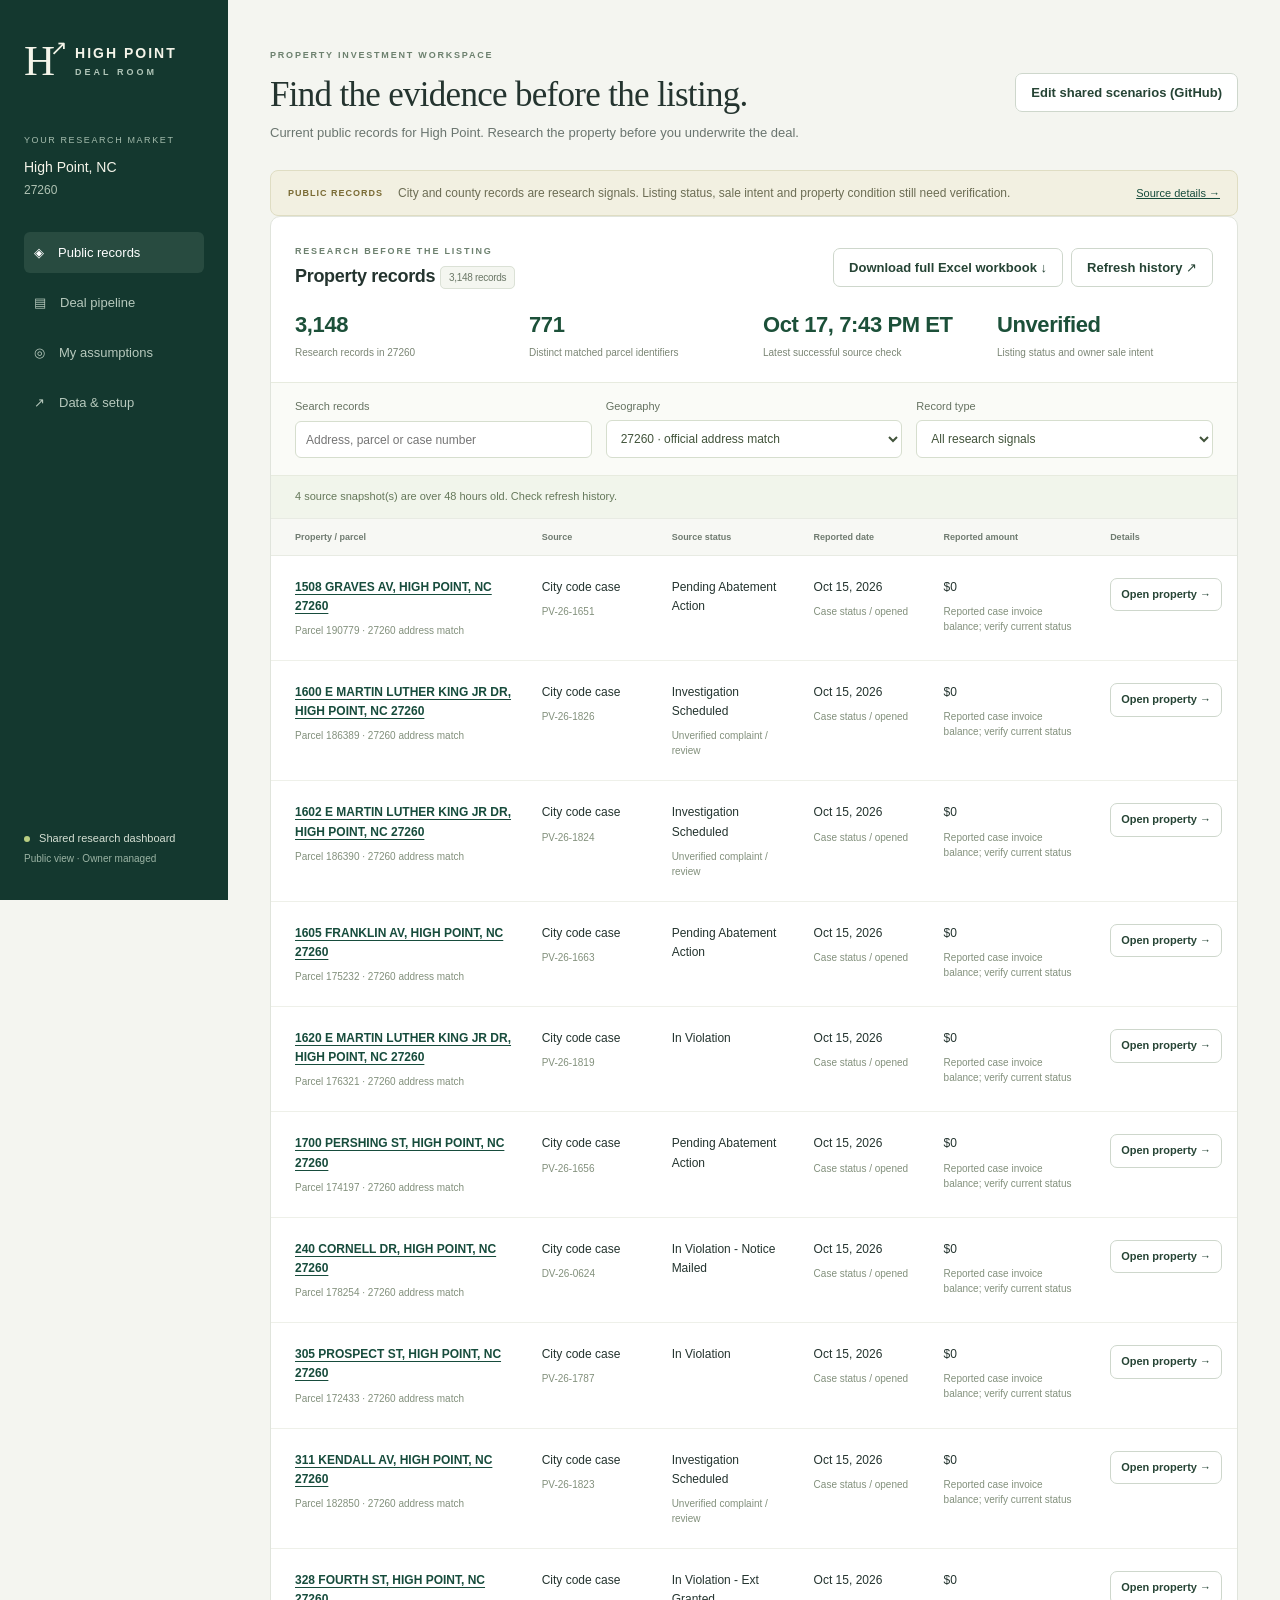
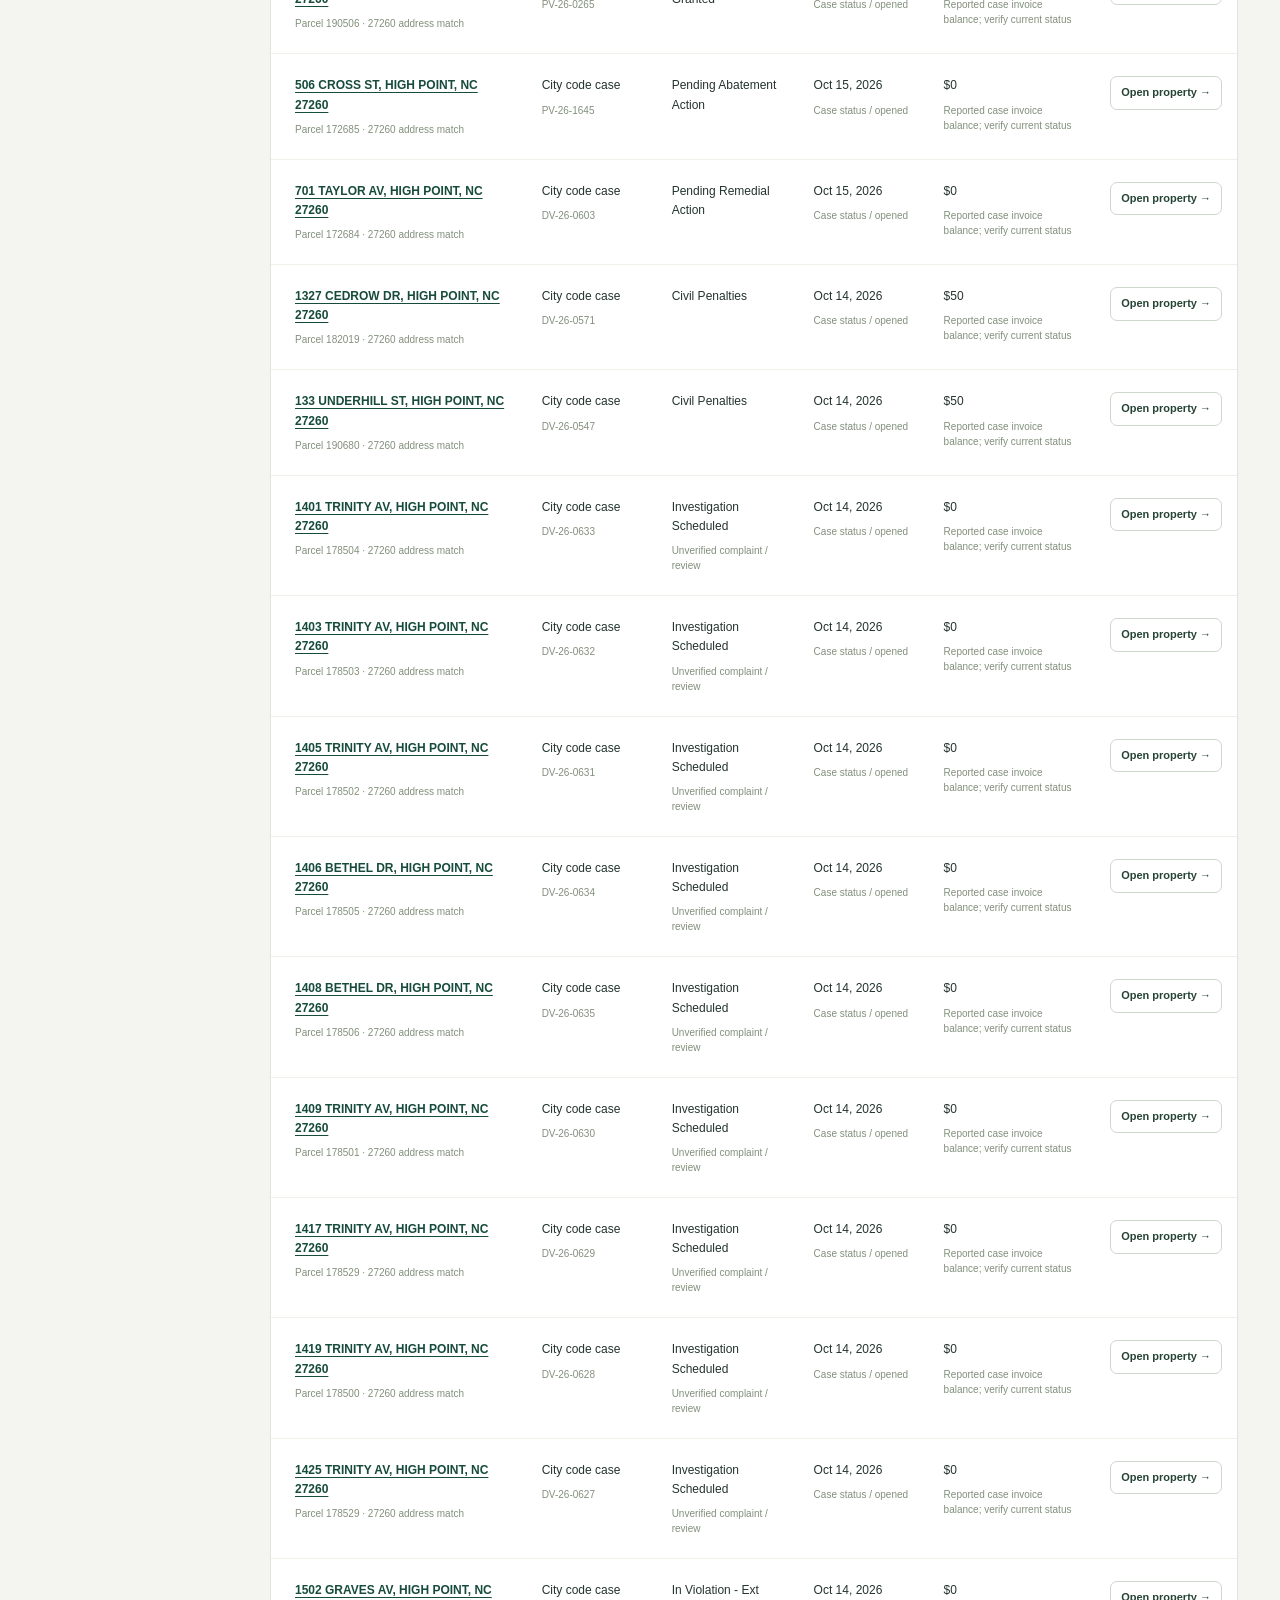
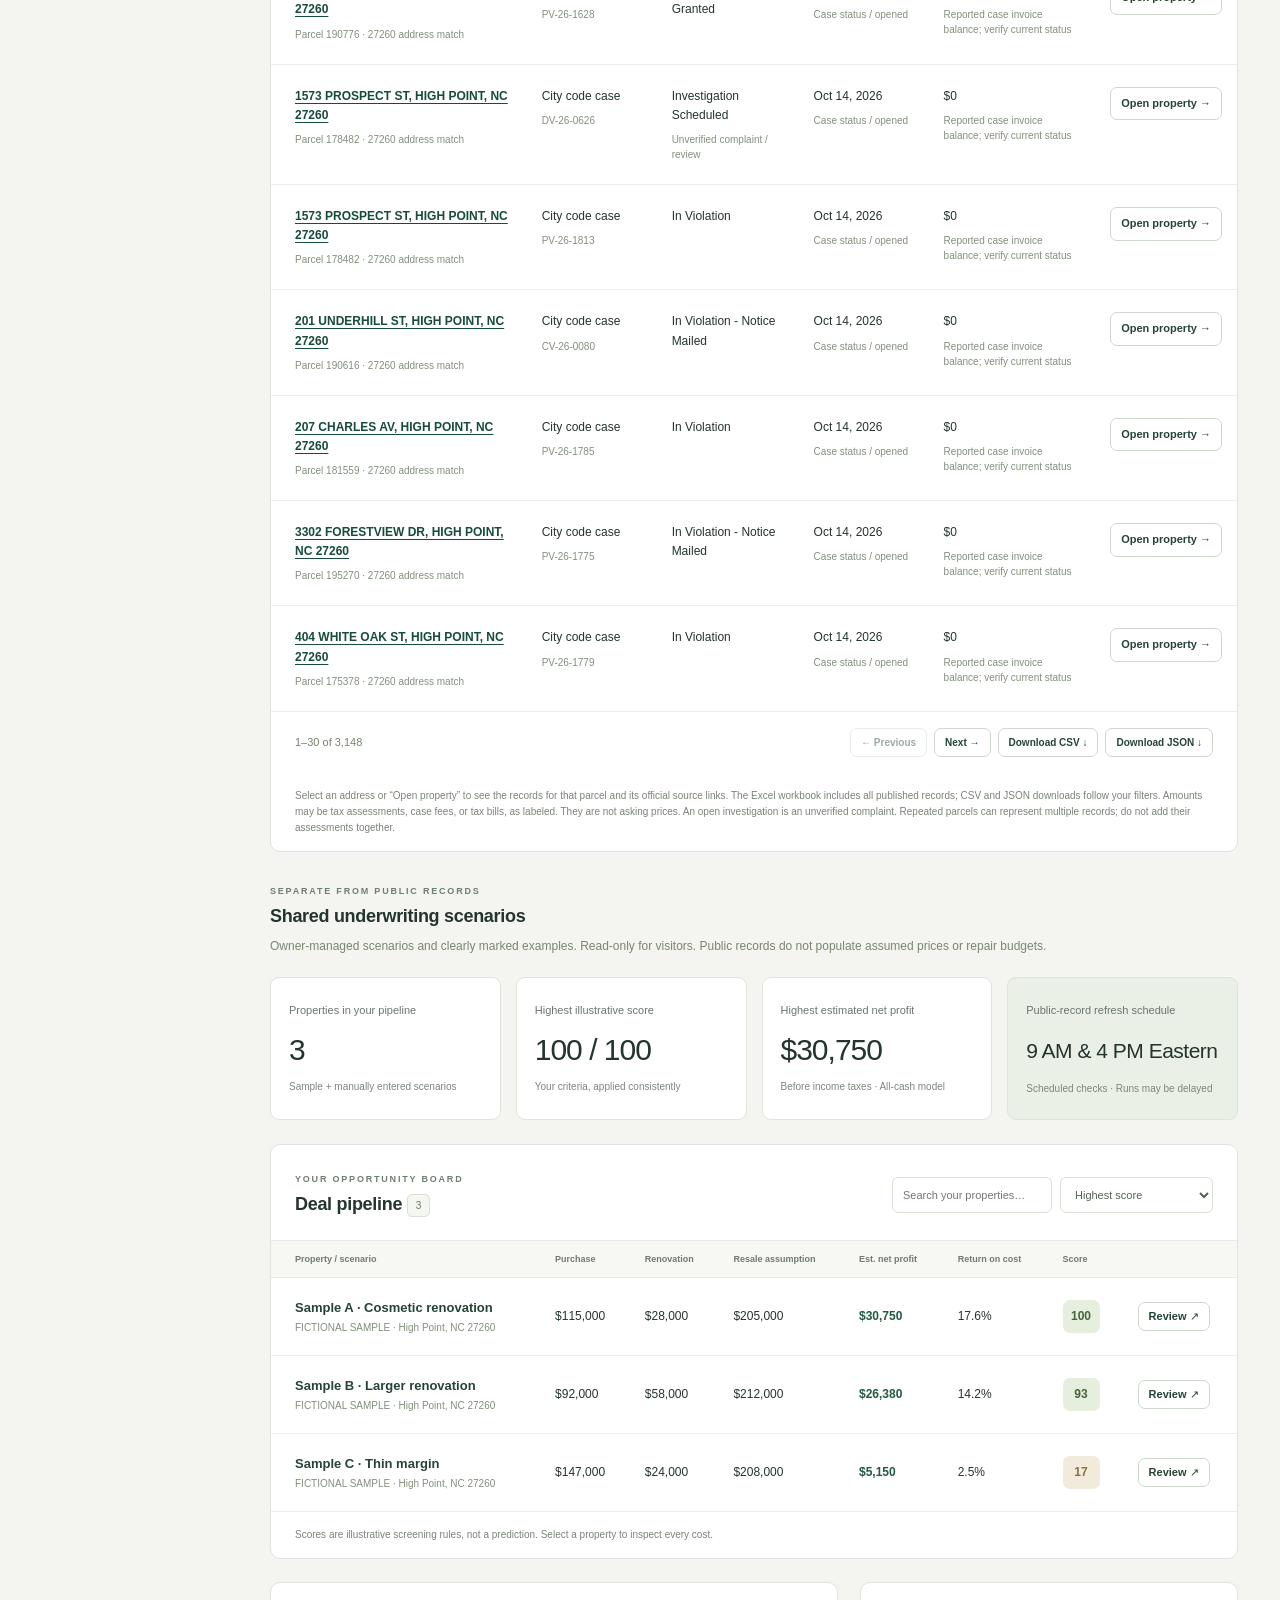
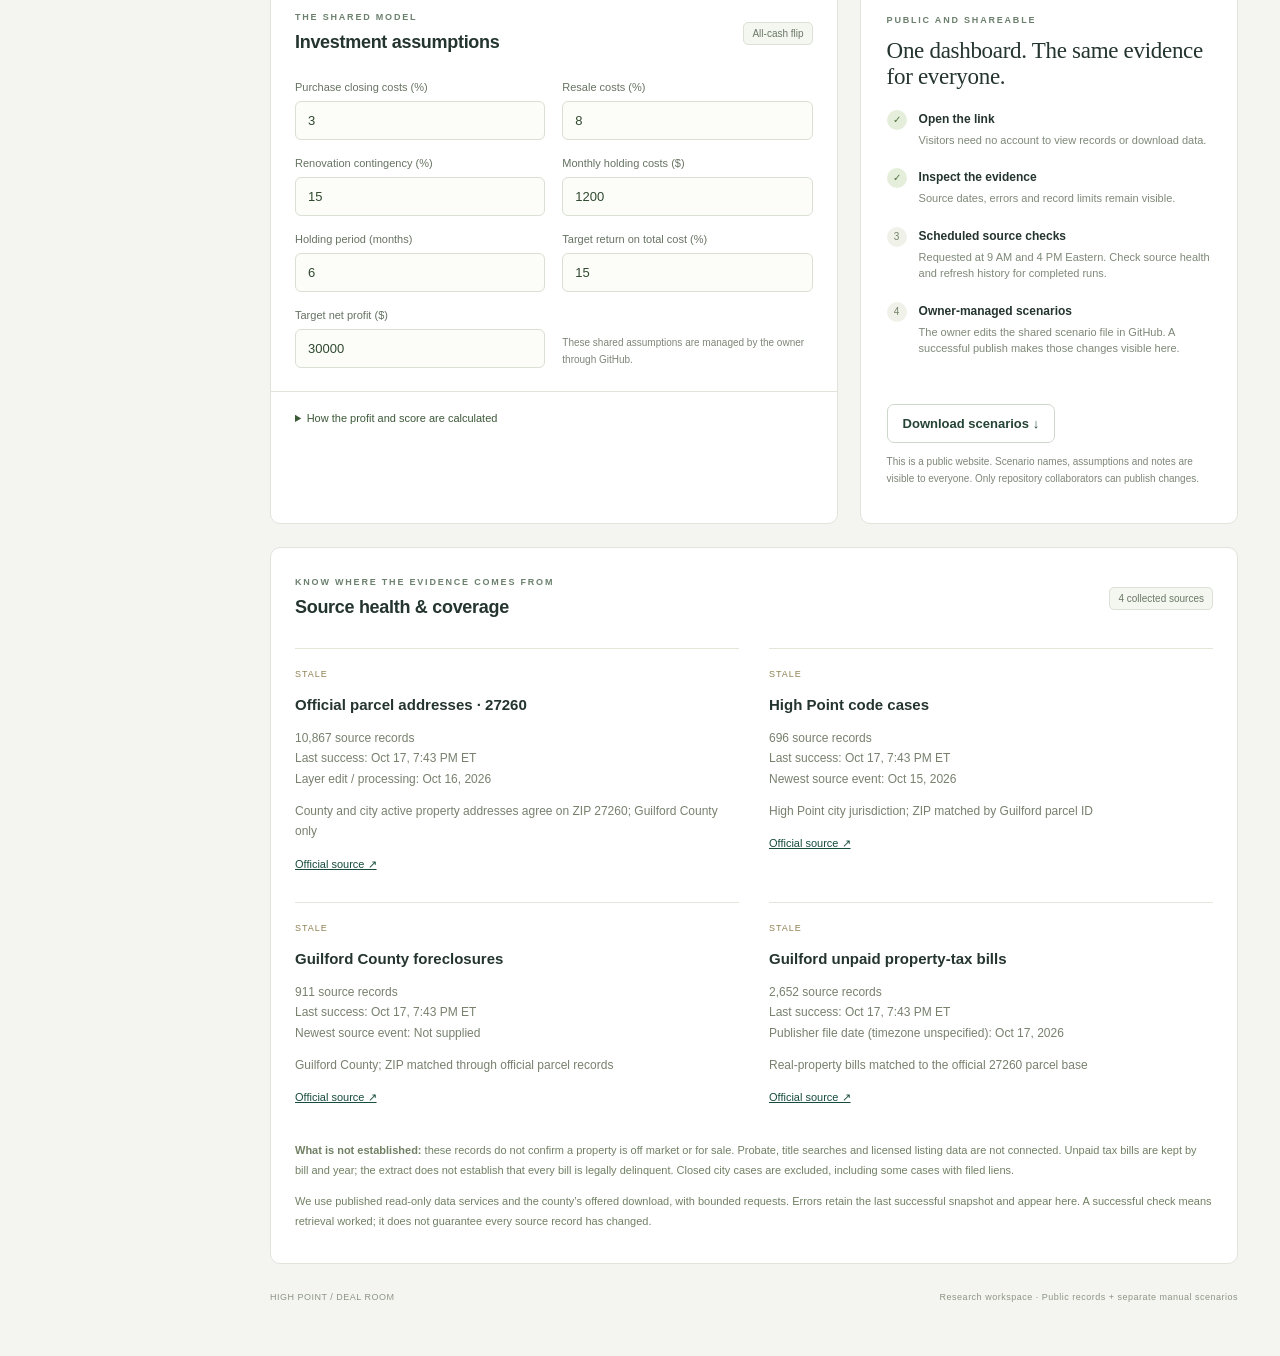
==== docs/index.html @ 8627a889 "Generate a daily Excel workbook with property details and source links" ====
<!doctype html>
<html lang="en">
<head><meta charset="utf-8"><meta name="viewport" content="width=device-width,initial-scale=1"><meta name="description" content="High Point 27260 property research and transparent deal analysis."><title>High Point · Deal Room</title><link rel="stylesheet" href="style.css?v=property-links-1"></head>
<body>
<aside class="sidebar"><a class="brand" href="#overview"><span class="brand-icon">H<span>↗</span></span><span>HIGH POINT<small>DEAL ROOM</small></span></a><div class="market-label">YOUR RESEARCH MARKET</div><div class="market">High Point, NC <span>27260</span></div><nav aria-label="Main navigation"><a href="#overview" class="active">◈ <span>Public records</span></a><a href="#deals">▤ <span>Deal pipeline</span></a><a href="#assumptions">◎ <span>My assumptions</span></a><a href="#sources">↗ <span>Data & setup</span></a></nav><div class="sidebar-foot"><span class="status-dot"></span> Shared research dashboard<small>Public view · Owner managed</small></div></aside>
<main id="overview"><header><div><span class="eyebrow">PROPERTY INVESTMENT WORKSPACE</span><h1>Find the evidence before the listing.</h1><p>Current public records for High Point. Research the property before you underwrite the deal.</p></div><div class="owner-controls"><a class="button" href="https://github.com/taher5352/highpoint-deal-room-web/edit/main/config/workspace.json" target="_blank" rel="noopener noreferrer">Edit shared scenarios (GitHub)</a></div></header>
<div class="notice"><span class="sample-label">PUBLIC RECORDS</span><p>City and county records are research signals. Listing status, sale intent and property condition still need verification.</p><a href="#sources">Source details →</a></div>
<section id="public-records" class="panel records-panel"><div class="section-head"><div><span class="eyebrow">RESEARCH BEFORE THE LISTING</span><h2>Property records <span id="record-count" class="badge">Loading</span></h2></div><div class="backup"><a id="excel-workbook" class="button" href="./downloads/High-Point-Property-Research.xlsx" download>Download full Excel workbook ↓</a><a class="button" href="https://github.com/taher5352/highpoint-deal-room-web/actions" target="_blank" rel="noopener noreferrer">Refresh history ↗</a></div></div><div id="record-overview" class="record-overview"></div><div class="record-toolbar"><label>Search records<input id="record-search" type="search" placeholder="Address, parcel or case number"></label><label>Geography<select id="record-scope"><option value="27260">27260 · official address match</option><option value="all">All source records · scope varies</option></select></label><label>Record type<select id="record-type"><option value="signals">All research signals</option><option value="code_case">City code cases</option><option value="foreclosure">County foreclosures</option><option value="tax_bill">Unpaid property tax bills</option><option value="parcel">27260 parcel base</option></select></label></div><div id="record-message" class="record-message" role="status">Loading the last saved records…</div><div class="table-wrap"><table><thead><tr><th>Property / parcel</th><th>Source</th><th>Source status</th><th>Reported date</th><th>Reported amount</th><th>Details</th></tr></thead><tbody id="record-rows"></tbody></table></div><div class="record-footer"><span id="record-pagination"></span><div><button id="records-prev">← Previous</button><button id="records-next">Next →</button><a id="records-csv" class="button" href="./data/records.csv" download>Download CSV ↓</a><a id="records-json" class="button" href="./data/records.json" download>Download JSON ↓</a></div></div><p class="table-note">Select an address or “Open property” to see the records for that parcel and its official source links. The Excel workbook includes all published records; CSV and JSON downloads follow your filters. Amounts may be tax assessments, case fees, or tax bills, as labeled. They are not asking prices. An open investigation is an unverified complaint. Repeated parcels can represent multiple records; do not add their assessments together.</p></section>
<div id="storage-warning" class="warning" hidden>The shared scenario file could not be loaded. Showing clearly marked fictional examples until the file is available.</div>
<div class="sandbox-title"><span class="eyebrow">SEPARATE FROM PUBLIC RECORDS</span><h2>Shared underwriting scenarios</h2><p>Owner-managed scenarios and clearly marked examples. Read-only for visitors. Public records do not populate assumed prices or repair budgets.</p></div><section class="stats" aria-label="Pipeline summary"><article><span>Properties in your pipeline</span><strong id="count">—</strong><small>Sample + manually entered scenarios</small></article><article><span>Highest illustrative score</span><strong id="best-score">—</strong><small>Your criteria, applied consistently</small></article><article><span>Highest estimated net profit</span><strong id="best-profit">—</strong><small>Before income taxes · All-cash model</small></article><article class="schedule"><span>Public-record refresh schedule</span><strong id="schedule-state">Setup in progress</strong><small id="schedule-detail">Requested: 9 AM & 4 PM Eastern</small></article></section>
<section id="deals" class="panel"><div class="section-head"><div><span class="eyebrow">YOUR OPPORTUNITY BOARD</span><h2>Deal pipeline <span id="shown" class="badge"></span></h2></div><div class="table-controls"><label class="search"><span class="sr-only">Search properties</span><input id="search" type="search" placeholder="Search your properties…"></label><label><span class="sr-only">Sort properties</span><select id="sort"><option value="score">Highest score</option><option value="profit">Highest net profit</option><option value="price">Lowest purchase price</option></select></label></div></div><div class="table-wrap"><table><thead><tr><th>Property / scenario</th><th>Purchase</th><th>Renovation</th><th>Resale assumption</th><th>Est. net profit</th><th>Return on cost</th><th>Score</th><th><span class="sr-only">Actions</span></th></tr></thead><tbody id="rows"></tbody></table></div><p class="table-note">Scores are illustrative screening rules, not a prediction. Select a property to inspect every cost.</p></section>
<div class="lower-grid"><section id="assumptions" class="panel"><div class="section-head"><div><span class="eyebrow">THE SHARED MODEL</span><h2>Investment assumptions</h2></div><span class="badge">All-cash flip</span></div><form id="settings" class="settings-grid"><label>Purchase closing costs (%)<input name="buyPct" type="number" min="0" max="100" step="0.1" required></label><label>Resale costs (%)<input name="sellPct" type="number" min="0" max="100" step="0.1" required></label><label>Renovation contingency (%)<input name="contingencyPct" type="number" min="0" max="100" step="1" required></label><label>Monthly holding costs ($)<input name="monthlyHold" type="number" min="0" max="10000000" step="1" required></label><label>Holding period (months)<input name="months" type="number" min="0" max="120" step="1" required></label><label>Target return on total cost (%)<input name="targetRoi" type="number" min="0.1" max="1000" step="0.1" required></label><label>Target net profit ($)<input name="targetProfit" type="number" min="1" max="100000000" step="1" required></label><div class="save-settings"><span class="subtle">These shared assumptions are managed by the owner through GitHub.</span></div></form><details><summary>How the profit and score are calculated</summary><p>Total cost = purchase + renovation + purchase closing costs + renovation contingency + holding costs + resale costs. Net profit = assumed resale price − total cost. Return on cost = net profit ÷ total cost.</p><p>Score = 70 points × return / target return + 30 points × profit / target profit. Each component is capped at its maximum and floored at zero. This rule has not been validated against historical transactions.</p><p>Enter taxes, insurance, utilities and other carrying costs in monthly holding costs. Financing, income taxes, unexpected repairs and market changes need separate review. Resale and renovation amounts are your inputs, not automated estimates.</p></details></section>
<section class="panel next-step"><span class="eyebrow">PUBLIC AND SHAREABLE</span><h2>One dashboard. The same evidence for everyone.</h2><ol><li class="done"><b>Open the link</b><span>Visitors need no account to view records or download data.</span></li><li class="done"><b>Inspect the evidence</b><span>Source dates, errors and record limits remain visible.</span></li><li><b>Scheduled source checks</b><span>Requested at 9 AM and 4 PM Eastern. Check source health and refresh history for completed runs.</span></li><li><b>Owner-managed scenarios</b><span>The owner edits the shared scenario file in GitHub. A successful publish makes those changes visible here.</span></li></ol><div class="backup"><button id="export">Download scenarios ↓</button></div><p class="subtle">This is a public website. Scenario names, assumptions and notes are visible to everyone. Only repository collaborators can publish changes.</p><div id="message" role="status"></div></section></div>
<section id="sources" class="panel sources"><div class="section-head"><div><span class="eyebrow">KNOW WHERE THE EVIDENCE COMES FROM</span><h2>Source health & coverage</h2></div><span id="source-count" class="badge">Checking</span></div><div id="source-health" class="source-grid"></div><div class="source-limitations"><p><b>What is not established:</b> these records do not confirm a property is off market or for sale. Probate, title searches and licensed listing data are not connected. Unpaid tax bills are kept by bill and year; the extract does not establish that every bill is legally delinquent. Closed city cases are excluded, including some cases with filed liens.</p><p>We use published read-only data services and the county’s offered download, with bounded requests. Errors retain the last successful snapshot and appear here. A successful check means retrieval worked; it does not guarantee every source record has changed.</p></div></section>
<footer><span>HIGH POINT / DEAL ROOM</span><span>Research workspace · Public records + separate manual scenarios</span></footer></main>
<dialog id="editor"><form id="property-form"><div class="dialog-head"><div><span class="eyebrow">PROPERTY WORKSHEET</span><h2 id="editor-title">Review scenario</h2></div><button type="button" id="close" aria-label="Close property worksheet">✕</button></div><input name="id" type="hidden"><div class="edit-grid"><label class="wide">Property name or address<input name="name" maxlength="180" required placeholder="Enter an address you are researching"></label><label>Purchase price ($)<input name="purchase" type="number" min="1" max="100000000" step="1" required></label><label>Renovation budget ($)<input name="rehab" type="number" min="0" max="100000000" step="1" required></label><label>Resale assumption ($)<input name="resale" type="number" min="1" max="100000000" step="1" required></label><label>Research date<input name="researched" type="date"></label><label class="wide">Source URL (optional)<input name="source" type="url" maxlength="2000" placeholder="https://…"></label><label class="wide">Research notes<textarea name="notes" rows="3" maxlength="4000" placeholder="Condition, comparable sales, items to verify…"></textarea></label></div><div id="breakdown" class="breakdown"></div><p class="subtle">Market: High Point, NC 27260. Verify all inputs before making investment decisions.</p><div class="dialog-actions"><span class="subtle">Shared scenario · Read-only view</span><a class="button" href="https://github.com/taher5352/highpoint-deal-room-web/edit/main/config/workspace.json" target="_blank" rel="noopener noreferrer">Edit shared scenarios (GitHub)</a></div></form></dialog>
<script src="model.js"></script><script src="app.js"></script><script src="records.js?v=property-links-1"></script></body></html>
---- docs/style.css ----
:root{font-family:Inter,-apple-system,BlinkMacSystemFont,'Segoe UI',sans-serif;color:#24342f;background:#f4f5f0;font-synthesis:none;--green:#174c3c;--line:#e0e4dc;--muted:#6a756f}*{box-sizing:border-box}body{margin:0}button,input,select,textarea{font:inherit}button,.button{cursor:pointer;border:1px solid #ced7cc;border-radius:7px;background:#fff;color:#264435;padding:11px 15px;font-size:13px;font-weight:600;text-decoration:none}button:hover,.button:hover{background:#eaf0e7}button.primary{background:var(--green);color:white;border-color:var(--green)}button.primary:hover{background:#23624d}a{color:var(--green)}button:focus-visible,a:focus-visible,input:focus-visible,select:focus-visible,summary:focus-visible{outline:3px solid #bc933e;outline-offset:3px}.sidebar{width:228px;background:#14382f;position:fixed;inset:0 auto 0 0;padding:36px 24px;color:#f4f4e9;display:flex;flex-direction:column}.brand{display:flex;gap:12px;align-items:center;color:inherit;text-decoration:none;font-size:14px;letter-spacing:2px;font-weight:650}.brand small{display:block;font-size:9px;letter-spacing:3px;margin-top:6px;color:#b0c5b8}.brand-icon{font-family:Georgia,serif;font-size:43px;font-weight:400;letter-spacing:-5px}.brand-icon span{font-family:Arial;font-size:21px;vertical-align:top}.market-label{font-size:9px;letter-spacing:1.6px;color:#a4bcad;margin-top:50px}.market{font-size:14px;line-height:1.8;margin:10px 0 30px}.market span{display:block;font-size:12px;color:#afc2b3}nav{display:grid;gap:9px}nav a{color:#b7c9bd;display:flex;gap:14px;align-items:center;text-decoration:none;font-size:13px;padding:13px 10px;border-radius:6px}nav a:hover,nav a.active{color:#fff;background:#284b40}.sidebar-foot{margin-top:auto;font-size:11px;color:#d5dfd3}.sidebar-foot small{display:block;font-size:10px;color:#9bb3a4;margin-top:9px}.status-dot{display:inline-block;width:6px;height:6px;background:#b9ce82;border-radius:50%;margin-right:6px}main{margin-left:228px;padding:44px 42px;max-width:1800px}header{display:flex;justify-content:space-between;align-items:center;gap:20px;margin-bottom:30px}.eyebrow{font-size:9px;letter-spacing:1.8px;font-weight:700;color:#6c806e}h1{font-family:Georgia,'Times New Roman',serif;font-size:35px;font-weight:400;letter-spacing:-.7px;margin:13px 0 10px}header p{color:var(--muted);font-size:13px;margin:0}h2{font-size:18px;letter-spacing:-.3px;font-weight:600;margin:8px 0}h3{font-size:15px;font-weight:600}.notice{display:flex;gap:15px;align-items:center;border:1px solid #dfddc3;background:#f2f0e1;padding:13px 17px;border-radius:8px}.sample-label{font-size:9px;letter-spacing:1px;font-weight:700;white-space:nowrap;color:#7a6b34}.notice p{font-size:12px;color:#6c6d54;flex:1;margin:0;line-height:1.5}.notice a{font-size:11px;white-space:nowrap}.stats{display:grid;grid-template-columns:repeat(4,minmax(0,1fr));gap:15px;margin:24px 0}.stats article{border:1px solid var(--line);border-radius:9px;background:#fff;padding:22px 18px}.stats article>span{font-size:11px;color:var(--muted)}.stats strong{display:block;font-size:30px;font-weight:500;letter-spacing:-1px;margin:15px 0 12px}.stats small{font-size:10px;color:#7c867c;line-height:1.6;display:block}.stats .schedule{background:#eaf0e5}.stats .schedule strong{font-size:21px;letter-spacing:-.5px;padding:6px 0}.panel{background:#fff;border:1px solid var(--line);border-radius:10px;overflow:hidden;margin-bottom:23px;scroll-margin-top:20px}.section-head{padding:23px 24px 17px;display:flex;justify-content:space-between;align-items:center;gap:14px}.badge{border:1px solid #dbe1d6;background:#f4f6f0;border-radius:5px;color:#6b7867;padding:5px 8px;font-size:10px;font-weight:500;vertical-align:middle}.table-controls{display:flex;gap:8px}.table-controls input,.table-controls select{font-size:11px;padding:10px;border:1px solid #dce1d7;border-radius:6px;max-width:190px;background:white;color:#52634f}.table-wrap{overflow:auto}table{border-collapse:collapse;width:100%;white-space:nowrap;text-align:left}th{font-size:9px;font-weight:600;color:#6f7b70;background:#f7f8f4;padding:13px 15px;border-block:1px solid #e8ebe3}th:first-child,td:first-child{padding-left:24px}td{font-size:12px;padding:22px 15px;border-bottom:1px solid #eef0e9}td:first-child{min-width:240px}td small{display:block;font-size:10px;margin-top:7px;color:#82907c}td button.property-link{font-weight:600;border:0;background:none;padding:0;color:#264435;text-align:left}td button.property-link:hover{text-decoration:underline}td .edit{font-size:11px;padding:7px 10px}td.profit{font-weight:650;color:#235a41}td.negative{color:#a24c36}.score{display:inline-flex;min-width:37px;height:33px;align-items:center;justify-content:center;border-radius:7px;font-weight:650;background:#e6efde;color:#46643d}.score.low{background:#f2ebdc;color:#8a7040}.table-note{font-size:10px;line-height:1.6;color:#7a8477;padding:0 24px;margin:15px 0}.lower-grid{display:grid;grid-template-columns:1.5fr 1fr;gap:22px}.settings-grid{display:grid;grid-template-columns:1fr 1fr;gap:17px;padding:3px 24px 23px}label{font-size:11px;color:#667362;display:grid;gap:8px}label input,label textarea{width:100%;padding:11px 12px;color:#30492f;border:1px solid #d9dfd3;border-radius:6px;background:#fcfdf9;font-size:13px}.save-settings{display:flex;align-items:end;gap:8px}.save-settings span{font-size:10px}details{padding:17px 24px;border-top:1px solid var(--line);font-size:11px;color:#6f7c69;line-height:1.8}summary{cursor:pointer;color:#3c5938}.next-step{padding:26px}.next-step h2{font-family:Georgia,serif;font-size:23px;font-weight:400;margin:11px 0 22px}.next-step ol{list-style:none;margin:0 0 25px;padding:0;counter-reset:steps}.next-step li{position:relative;padding:0 0 22px 32px;counter-increment:steps;font-size:12px}.next-step li:before{content:counter(steps);position:absolute;left:0;top:-2px;width:20px;height:20px;border-radius:50%;background:#f0f2ea;color:#738367;text-align:center;line-height:20px;font-size:10px}.next-step li.done:before{content:'✓';background:#e5eedb;color:#4d713d}.next-step li b{font-weight:600}.next-step li span{display:block;font-size:11px;color:#7e8978;margin-top:6px;line-height:1.5}.backup{display:flex;flex-wrap:wrap;gap:8px}.subtle{font-size:10px;line-height:1.7;color:#7c8677}.source-grid{display:grid;grid-template-columns:repeat(3,1fr);gap:30px;padding:5px 24px 25px}.source-grid article{padding-top:14px;border-top:1px solid #e2e7da}.source-state{font-size:9px;letter-spacing:1px;color:#5b824b}.source-state.pending{color:#8e8050}.source-grid p{font-size:12px;line-height:1.7;color:#77816e}.source-grid a{font-size:11px}footer{display:flex;justify-content:space-between;gap:15px;font-size:9px;color:#8c9584;letter-spacing:.5px;padding:5px 0 10px}dialog{width:min(650px,95vw);border:1px solid #d7ddcf;border-radius:12px;padding:25px;color:#2b422c;max-height:92vh}dialog::backdrop{background:#10291f80;backdrop-filter:blur(3px)}.dialog-head{display:flex;align-items:center;justify-content:space-between;margin-bottom:20px}.dialog-head button{border:0}.edit-grid{display:grid;grid-template-columns:1fr 1fr;gap:15px}.wide{grid-column:1/-1}.breakdown{margin:20px 0;border-radius:8px;background:#f3f5ed;padding:15px;display:grid;grid-template-columns:1fr 1fr;gap:12px}.breakdown div{font-size:10px;color:#6a785e}.breakdown strong{display:block;color:#344f2c;font-size:15px;margin-top:5px}.dialog-actions{display:flex;justify-content:space-between;gap:15px;padding-top:13px}.danger{color:#94432f}.warning{margin-top:15px;background:#ffebca;padding:14px;font-size:12px}.sr-only{position:absolute;width:1px;height:1px;overflow:hidden;clip:rect(0,0,0,0)}#message{font-size:11px;line-height:1.6;color:#47663c}.empty{text-align:center;padding:30px;color:#7a8672}
@media(min-width:1500px){main{padding:50px 55px}td{padding-block:26px}h1{font-size:40px}}@media(max-width:1200px){.sidebar{width:200px;padding:30px 18px}main{margin-left:200px;padding:30px 24px}.stats{grid-template-columns:repeat(2,1fr)}.lower-grid{grid-template-columns:1fr}.section-head{flex-wrap:wrap}.next-step ol{display:grid;grid-template-columns:1fr 1fr;gap:15px}.next-step li{padding-bottom:8px}h1{font-size:30px}}@media(max-width:700px){.sidebar{position:relative;width:auto;padding:18px 20px}.brand{font-size:12px}.brand-icon{font-size:30px}.market-label,.market,.sidebar-foot{display:none}nav{display:flex;margin-top:16px;overflow:auto;gap:4px}nav a{padding:9px;font-size:10px;white-space:nowrap;gap:6px}main{margin:0;padding:24px 15px}header{align-items:flex-start;flex-direction:column;gap:16px}h1{font-size:29px;line-height:1.15}.notice{align-items:flex-start;flex-wrap:wrap;gap:9px}.notice p{flex-basis:70%;font-size:11px}.notice a{margin-left:auto}.stats{gap:10px;margin:18px 0}.stats article{padding:15px 12px}.stats strong{font-size:25px}.stats .schedule strong{font-size:18px}.stats article>span{font-size:10px}.stats small{font-size:9px}.section-head{padding:18px 16px}.table-controls{width:100%}.table-controls label{flex:1}.table-controls input,.table-controls select{width:100%;max-width:none}.settings-grid{padding:5px 16px 20px;gap:13px}.save-settings{grid-column:1/-1}.source-grid{grid-template-columns:1fr;gap:20px;padding:5px 16px 22px}.next-step{padding:20px}.next-step ol{display:block}.next-step li{padding-bottom:20px}footer{flex-direction:column;font-size:8px}.edit-grid{grid-template-columns:1fr}.breakdown{grid-template-columns:1fr 1fr}dialog{padding:20px}.dialog-actions button{font-size:11px}}
.record-overview{display:grid;grid-template-columns:repeat(4,1fr);gap:18px;padding:0 24px 22px}.record-overview strong{display:block;font-size:22px;letter-spacing:-.4px;color:#1c5039}.record-overview span{display:block;font-size:10px;color:#7b8675;margin-top:7px;line-height:1.5}.record-toolbar{padding:17px 24px;display:flex;gap:14px;border-block:1px solid #e7ebdf;background:#fafbf7}.record-toolbar label{flex:1}.record-toolbar input,.record-toolbar select{font:inherit;font-size:12px;border:1px solid #d6dece;border-radius:6px;padding:10px;background:white;color:#42543b}.record-message{padding:12px 24px;font-size:11px;line-height:1.6;color:#65785a;background:#f1f5eb}.record-footer{display:flex;align-items:center;justify-content:space-between;padding:16px 24px;gap:12px;font-size:11px;color:#75836b}.record-footer>div{display:flex;gap:7px;flex-wrap:wrap}.record-footer button,.record-footer .button{font-size:10px;padding:8px 10px}button:disabled{opacity:.45;cursor:default}#record-rows td{white-space:normal;min-width:130px;max-width:270px;line-height:1.6;vertical-align:top}#record-rows td:first-child{min-width:250px}#record-rows small{line-height:1.5}.sandbox-title{margin:28px 0 10px}.sandbox-title p{font-size:12px;color:#7a8570}.source-limitations{padding:0 24px 20px;color:#718064;font-size:11px;line-height:1.8}.source-grid{grid-template-columns:repeat(2,1fr)}@media(max-width:900px){.record-overview{grid-template-columns:1fr 1fr}.record-toolbar,.record-footer{flex-wrap:wrap}.record-toolbar label{min-width:170px}}@media(max-width:700px){.record-overview{padding:0 16px 16px;gap:16px}.record-overview strong{font-size:19px}.record-toolbar{padding:15px;gap:10px}.record-toolbar label{min-width:100%;width:100%}.record-footer{padding:15px}.record-footer>div{width:100%}.source-grid{grid-template-columns:1fr}}

.record-property-link{font-weight:650;text-underline-offset:3px;text-decoration-thickness:1px}.record-property-link:hover{text-decoration-thickness:2px}#record-rows .button.edit{display:inline-block;white-space:nowrap}
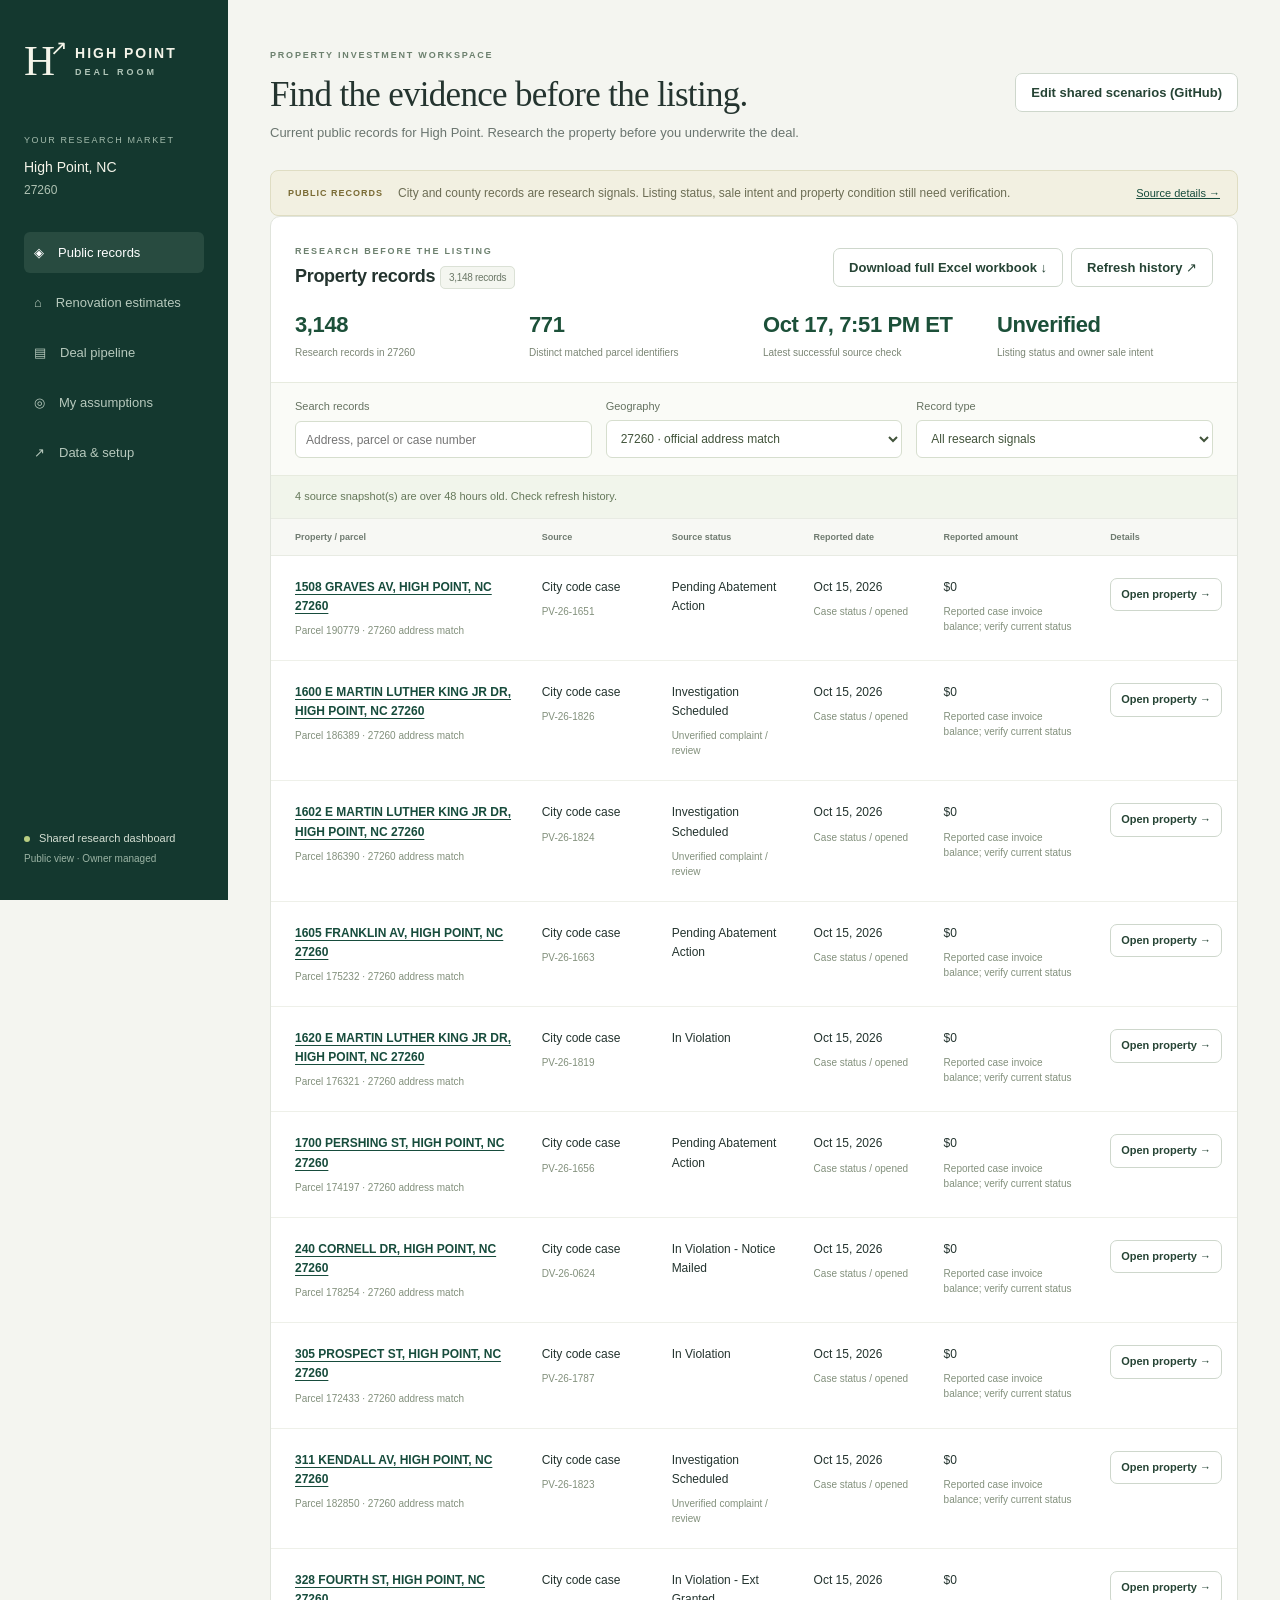
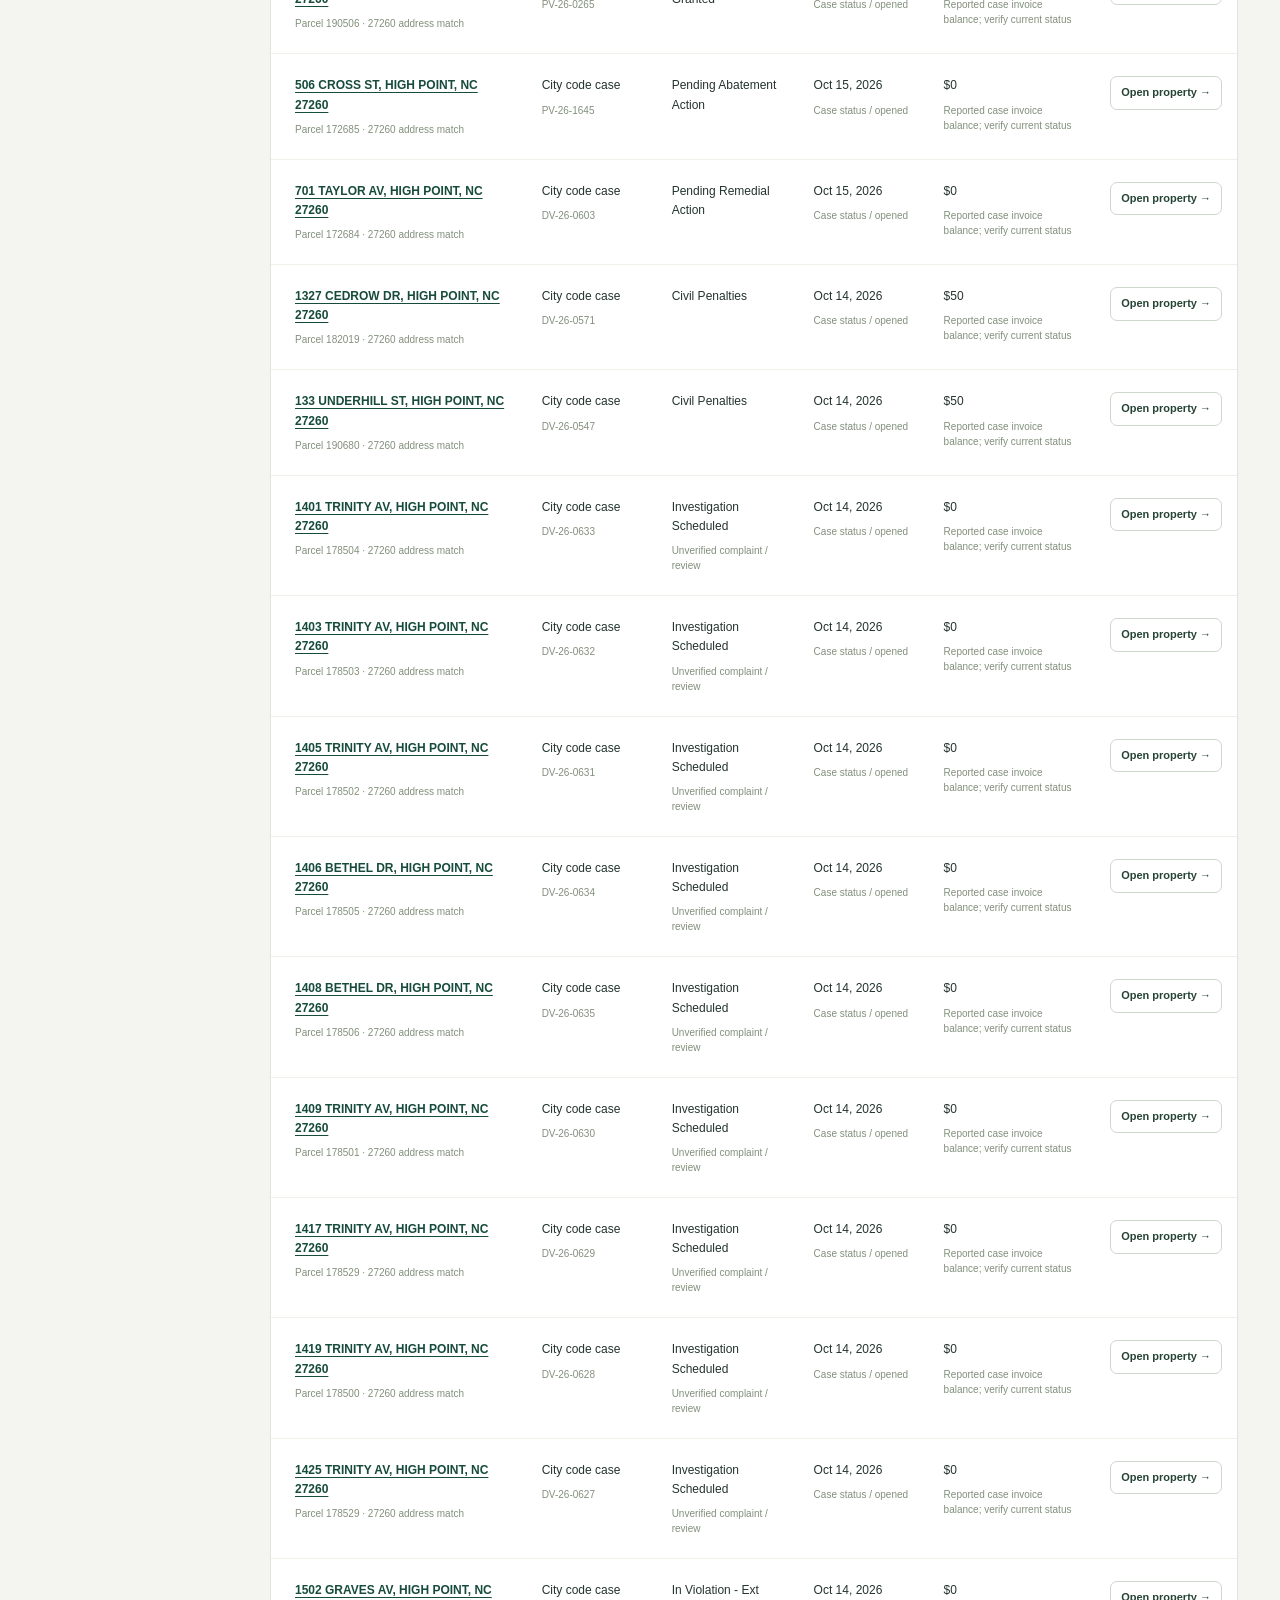
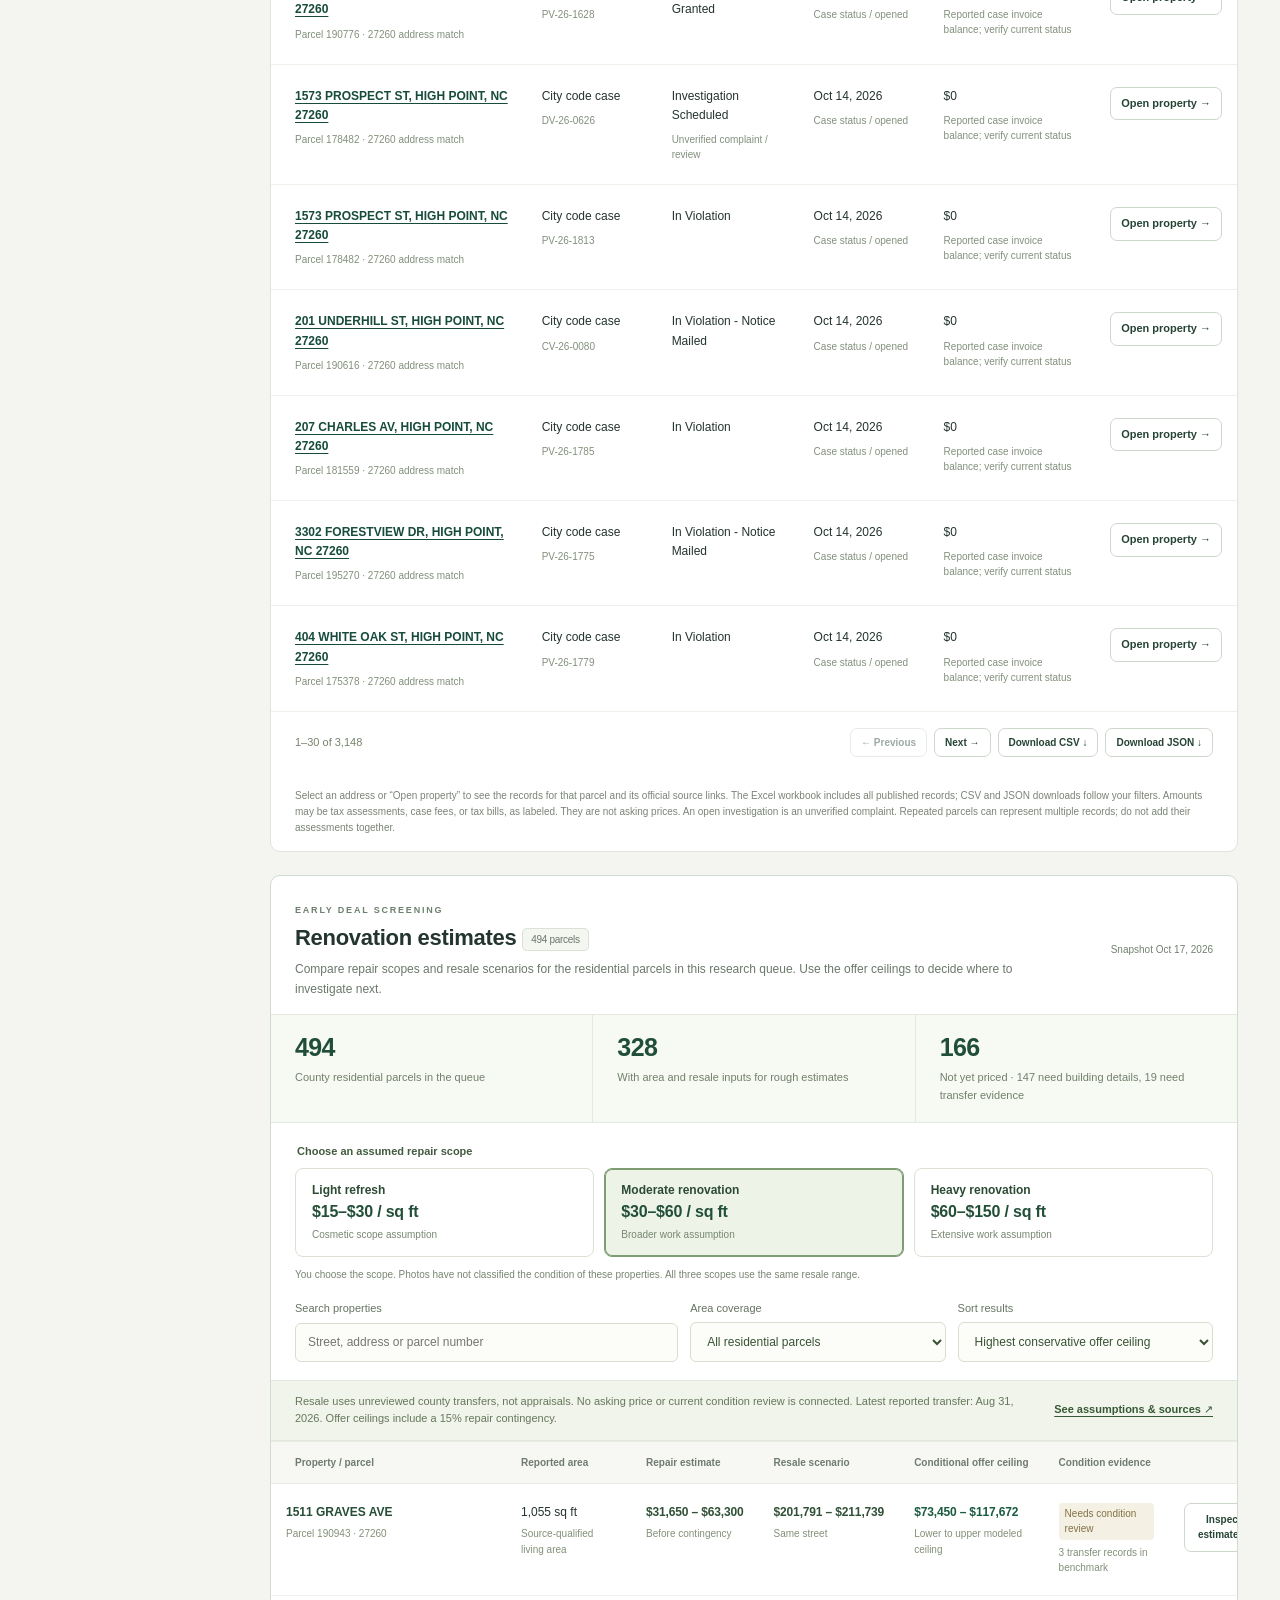
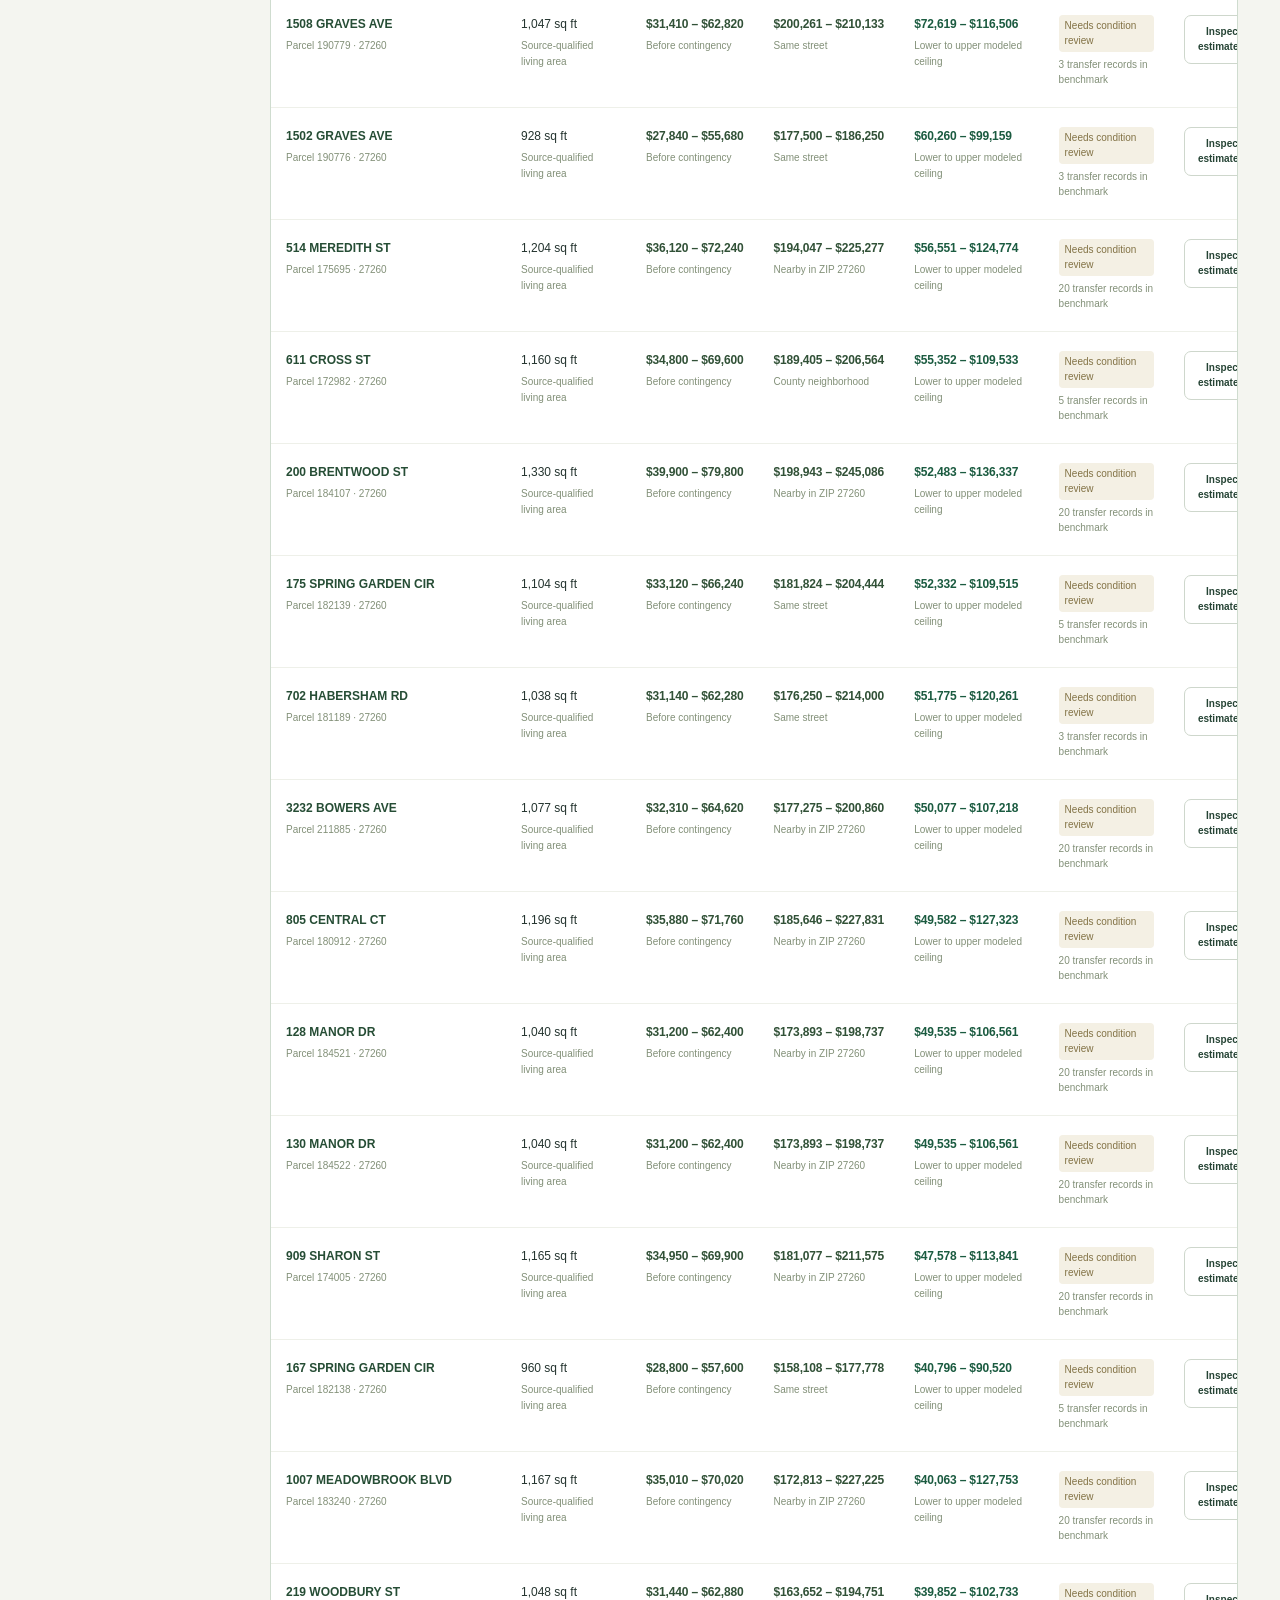
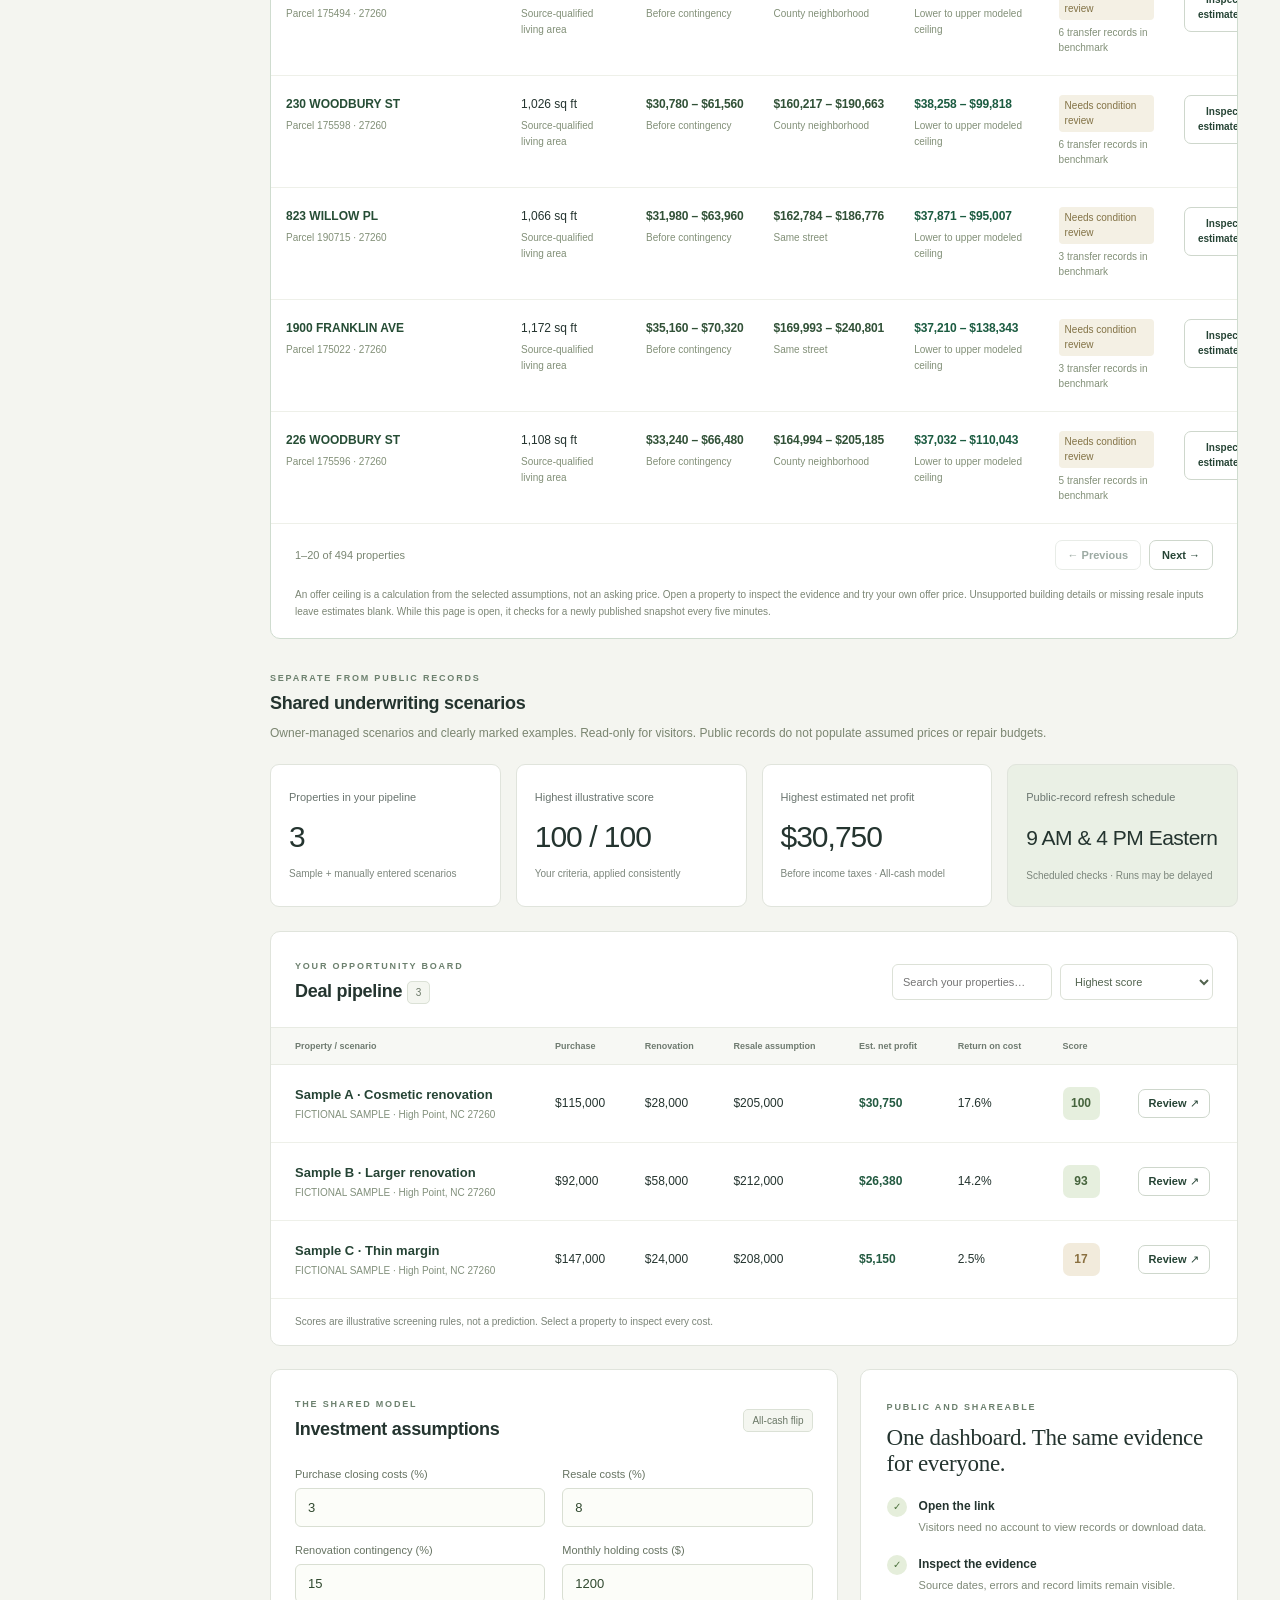
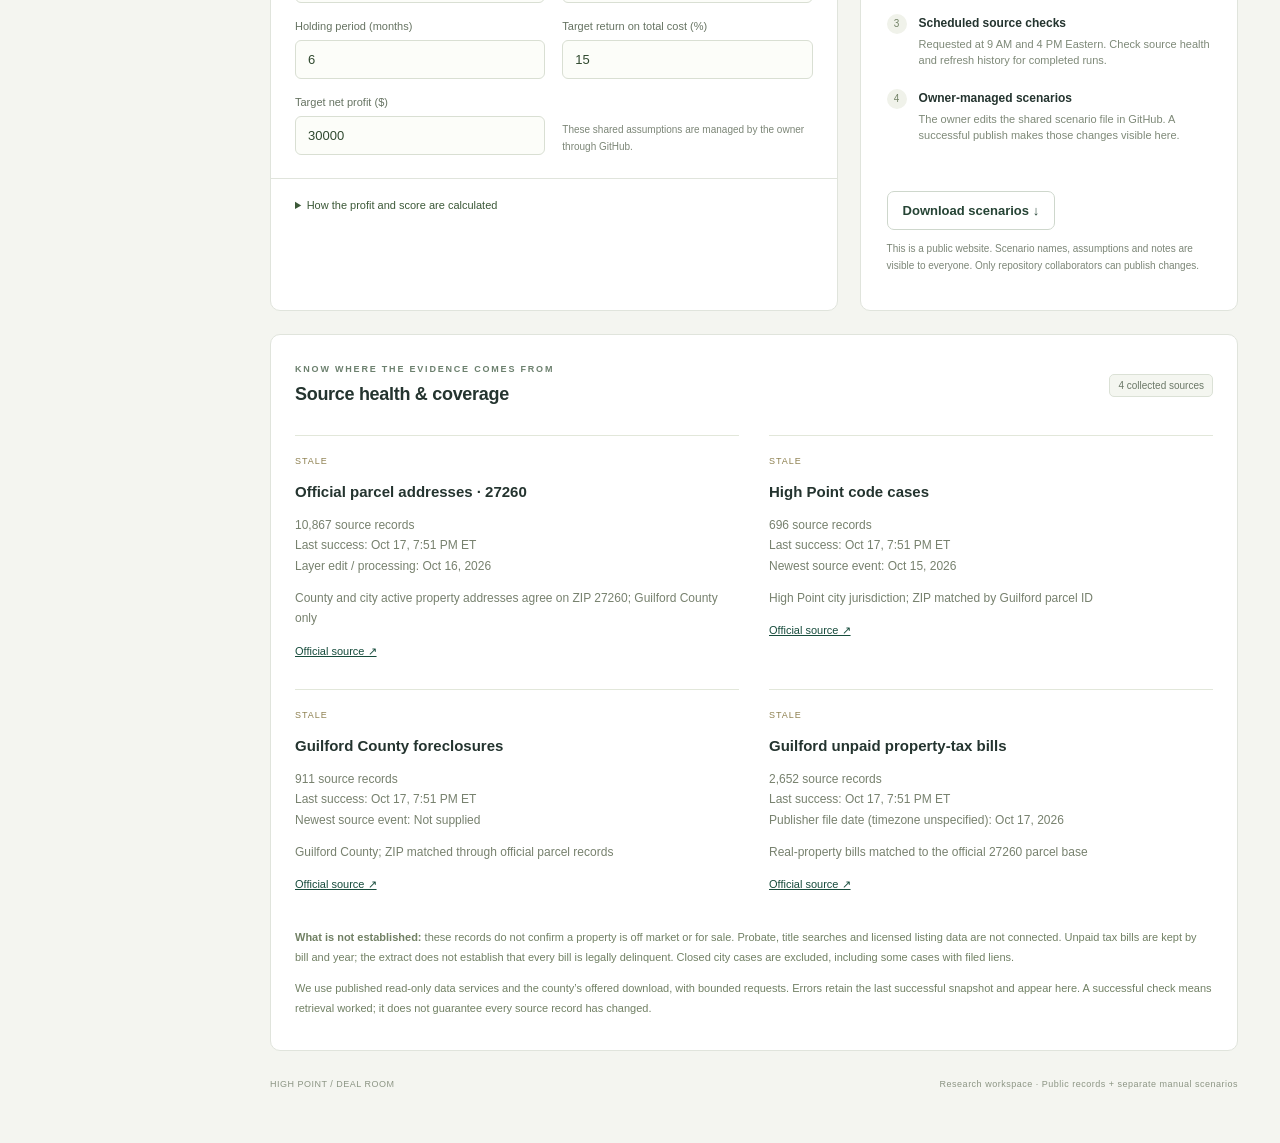
==== commit 0c74d9bb: "Add recorded-transfer renovation screening to dashboard" ====
--- a/docs/index.html
+++ b/docs/index.html
@@ -1,11 +1,20 @@
 <!doctype html>
 <html lang="en">
-<head><meta charset="utf-8"><meta name="viewport" content="width=device-width,initial-scale=1"><meta name="description" content="High Point 27260 property research and transparent deal analysis."><title>High Point · Deal Room</title><link rel="stylesheet" href="style.css?v=property-links-1"></head>
+<head><meta charset="utf-8"><meta name="viewport" content="width=device-width,initial-scale=1"><meta name="description" content="High Point 27260 property research and transparent deal analysis."><title>High Point · Deal Room</title><link rel="stylesheet" href="style.css?v=property-links-1"><link rel="stylesheet" href="rough-estimates.css?v=renovation-1"></head>
 <body>
-<aside class="sidebar"><a class="brand" href="#overview"><span class="brand-icon">H<span>↗</span></span><span>HIGH POINT<small>DEAL ROOM</small></span></a><div class="market-label">YOUR RESEARCH MARKET</div><div class="market">High Point, NC <span>27260</span></div><nav aria-label="Main navigation"><a href="#overview" class="active">◈ <span>Public records</span></a><a href="#deals">▤ <span>Deal pipeline</span></a><a href="#assumptions">◎ <span>My assumptions</span></a><a href="#sources">↗ <span>Data & setup</span></a></nav><div class="sidebar-foot"><span class="status-dot"></span> Shared research dashboard<small>Public view · Owner managed</small></div></aside>
+<aside class="sidebar"><a class="brand" href="#overview"><span class="brand-icon">H<span>↗</span></span><span>HIGH POINT<small>DEAL ROOM</small></span></a><div class="market-label">YOUR RESEARCH MARKET</div><div class="market">High Point, NC <span>27260</span></div><nav aria-label="Main navigation"><a href="#overview" class="active">◈ <span>Public records</span></a><a href="#renovation">⌂ <span>Renovation estimates</span></a><a href="#deals">▤ <span>Deal pipeline</span></a><a href="#assumptions">◎ <span>My assumptions</span></a><a href="#sources">↗ <span>Data & setup</span></a></nav><div class="sidebar-foot"><span class="status-dot"></span> Shared research dashboard<small>Public view · Owner managed</small></div></aside>
 <main id="overview"><header><div><span class="eyebrow">PROPERTY INVESTMENT WORKSPACE</span><h1>Find the evidence before the listing.</h1><p>Current public records for High Point. Research the property before you underwrite the deal.</p></div><div class="owner-controls"><a class="button" href="https://github.com/taher5352/highpoint-deal-room-web/edit/main/config/workspace.json" target="_blank" rel="noopener noreferrer">Edit shared scenarios (GitHub)</a></div></header>
 <div class="notice"><span class="sample-label">PUBLIC RECORDS</span><p>City and county records are research signals. Listing status, sale intent and property condition still need verification.</p><a href="#sources">Source details →</a></div>
 <section id="public-records" class="panel records-panel"><div class="section-head"><div><span class="eyebrow">RESEARCH BEFORE THE LISTING</span><h2>Property records <span id="record-count" class="badge">Loading</span></h2></div><div class="backup"><a id="excel-workbook" class="button" href="./downloads/High-Point-Property-Research.xlsx" download>Download full Excel workbook ↓</a><a class="button" href="https://github.com/taher5352/highpoint-deal-room-web/actions" target="_blank" rel="noopener noreferrer">Refresh history ↗</a></div></div><div id="record-overview" class="record-overview"></div><div class="record-toolbar"><label>Search records<input id="record-search" type="search" placeholder="Address, parcel or case number"></label><label>Geography<select id="record-scope"><option value="27260">27260 · official address match</option><option value="all">All source records · scope varies</option></select></label><label>Record type<select id="record-type"><option value="signals">All research signals</option><option value="code_case">City code cases</option><option value="foreclosure">County foreclosures</option><option value="tax_bill">Unpaid property tax bills</option><option value="parcel">27260 parcel base</option></select></label></div><div id="record-message" class="record-message" role="status">Loading the last saved records…</div><div class="table-wrap"><table><thead><tr><th>Property / parcel</th><th>Source</th><th>Source status</th><th>Reported date</th><th>Reported amount</th><th>Details</th></tr></thead><tbody id="record-rows"></tbody></table></div><div class="record-footer"><span id="record-pagination"></span><div><button id="records-prev">← Previous</button><button id="records-next">Next →</button><a id="records-csv" class="button" href="./data/records.csv" download>Download CSV ↓</a><a id="records-json" class="button" href="./data/records.json" download>Download JSON ↓</a></div></div><p class="table-note">Select an address or “Open property” to see the records for that parcel and its official source links. The Excel workbook includes all published records; CSV and JSON downloads follow your filters. Amounts may be tax assessments, case fees, or tax bills, as labeled. They are not asking prices. An open investigation is an unverified complaint. Repeated parcels can represent multiple records; do not add their assessments together.</p></section>
+<section id="renovation" class="panel rough-panel" aria-labelledby="rough-title">
+<div class="section-head"><div><span class="eyebrow">EARLY DEAL SCREENING</span><h2 id="rough-title">Renovation estimates <span id="rough-count" class="badge">Loading</span></h2><p class="rough-intro">Compare repair scopes and resale scenarios for the residential parcels in this research queue. Use the offer ceilings to decide where to investigate next.</p></div><span id="rough-updated" class="rough-status"></span></div>
+<div id="rough-summary" class="rough-summary" aria-label="Estimate coverage"></div>
+<div class="rough-controls"><fieldset class="rough-scope"><legend>Choose an assumed repair scope</legend><div class="rough-scope-grid"><label><input type="radio" name="rough-scope" value="light"><b>Light refresh</b><strong>$15–$30 / sq ft</strong><small>Cosmetic scope assumption</small></label><label><input type="radio" name="rough-scope" value="moderate" checked><b>Moderate renovation</b><strong>$30–$60 / sq ft</strong><small>Broader work assumption</small></label><label><input type="radio" name="rough-scope" value="heavy"><b>Heavy renovation</b><strong>$60–$150 / sq ft</strong><small>Extensive work assumption</small></label></div><p class="rough-scope-help">You choose the scope. Photos have not classified the condition of these properties. All three scopes use the same resale range.</p></fieldset>
+<div class="rough-toolbar"><label>Search properties<input id="rough-search" type="search" placeholder="Street, address or parcel number" autocomplete="off"></label><label>Area coverage<select id="rough-coverage" aria-label="Area coverage"><option value="all">All residential parcels</option><option value="estimated">With usable building area</option><option value="missing">Needs building verification</option></select></label><label>Sort results<select id="rough-sort" aria-label="Sort results"><option value="offer">Highest conservative offer ceiling</option><option value="repair">Lowest estimated repair cost</option><option value="address">Address</option></select></label></div></div>
+<div class="rough-context"><span id="rough-context">Loading the latest estimate inputs…</span><button type="button" id="rough-show-method">See assumptions & sources ↗</button></div>
+<div class="table-wrap"><table class="rough-table"><thead><tr><th>Property / parcel</th><th>Reported area</th><th>Repair estimate</th><th>Resale scenario</th><th>Conditional offer ceiling</th><th>Condition evidence</th><th><span class="sr-only">Details</span></th></tr></thead><tbody id="rough-rows"><tr><td colspan="7" class="rough-loading">Loading property estimates…</td></tr></tbody></table></div>
+<div class="rough-footer"><span id="rough-pagination" role="status"></span><div><button id="rough-prev" type="button">← Previous</button><button id="rough-next" type="button">Next →</button></div></div><p class="rough-note">An offer ceiling is a calculation from the selected assumptions, not an asking price. Open a property to inspect the evidence and try your own offer price. Unsupported building details or missing resale inputs leave estimates blank. While this page is open, it checks for a newly published snapshot every five minutes.</p>
+</section>
 <div id="storage-warning" class="warning" hidden>The shared scenario file could not be loaded. Showing clearly marked fictional examples until the file is available.</div>
 <div class="sandbox-title"><span class="eyebrow">SEPARATE FROM PUBLIC RECORDS</span><h2>Shared underwriting scenarios</h2><p>Owner-managed scenarios and clearly marked examples. Read-only for visitors. Public records do not populate assumed prices or repair budgets.</p></div><section class="stats" aria-label="Pipeline summary"><article><span>Properties in your pipeline</span><strong id="count">—</strong><small>Sample + manually entered scenarios</small></article><article><span>Highest illustrative score</span><strong id="best-score">—</strong><small>Your criteria, applied consistently</small></article><article><span>Highest estimated net profit</span><strong id="best-profit">—</strong><small>Before income taxes · All-cash model</small></article><article class="schedule"><span>Public-record refresh schedule</span><strong id="schedule-state">Setup in progress</strong><small id="schedule-detail">Requested: 9 AM & 4 PM Eastern</small></article></section>
 <section id="deals" class="panel"><div class="section-head"><div><span class="eyebrow">YOUR OPPORTUNITY BOARD</span><h2>Deal pipeline <span id="shown" class="badge"></span></h2></div><div class="table-controls"><label class="search"><span class="sr-only">Search properties</span><input id="search" type="search" placeholder="Search your properties…"></label><label><span class="sr-only">Sort properties</span><select id="sort"><option value="score">Highest score</option><option value="profit">Highest net profit</option><option value="price">Lowest purchase price</option></select></label></div></div><div class="table-wrap"><table><thead><tr><th>Property / scenario</th><th>Purchase</th><th>Renovation</th><th>Resale assumption</th><th>Est. net profit</th><th>Return on cost</th><th>Score</th><th><span class="sr-only">Actions</span></th></tr></thead><tbody id="rows"></tbody></table></div><p class="table-note">Scores are illustrative screening rules, not a prediction. Select a property to inspect every cost.</p></section>
@@ -14,4 +23,4 @@
 <section id="sources" class="panel sources"><div class="section-head"><div><span class="eyebrow">KNOW WHERE THE EVIDENCE COMES FROM</span><h2>Source health & coverage</h2></div><span id="source-count" class="badge">Checking</span></div><div id="source-health" class="source-grid"></div><div class="source-limitations"><p><b>What is not established:</b> these records do not confirm a property is off market or for sale. Probate, title searches and licensed listing data are not connected. Unpaid tax bills are kept by bill and year; the extract does not establish that every bill is legally delinquent. Closed city cases are excluded, including some cases with filed liens.</p><p>We use published read-only data services and the county’s offered download, with bounded requests. Errors retain the last successful snapshot and appear here. A successful check means retrieval worked; it does not guarantee every source record has changed.</p></div></section>
 <footer><span>HIGH POINT / DEAL ROOM</span><span>Research workspace · Public records + separate manual scenarios</span></footer></main>
 <dialog id="editor"><form id="property-form"><div class="dialog-head"><div><span class="eyebrow">PROPERTY WORKSHEET</span><h2 id="editor-title">Review scenario</h2></div><button type="button" id="close" aria-label="Close property worksheet">✕</button></div><input name="id" type="hidden"><div class="edit-grid"><label class="wide">Property name or address<input name="name" maxlength="180" required placeholder="Enter an address you are researching"></label><label>Purchase price ($)<input name="purchase" type="number" min="1" max="100000000" step="1" required></label><label>Renovation budget ($)<input name="rehab" type="number" min="0" max="100000000" step="1" required></label><label>Resale assumption ($)<input name="resale" type="number" min="1" max="100000000" step="1" required></label><label>Research date<input name="researched" type="date"></label><label class="wide">Source URL (optional)<input name="source" type="url" maxlength="2000" placeholder="https://…"></label><label class="wide">Research notes<textarea name="notes" rows="3" maxlength="4000" placeholder="Condition, comparable sales, items to verify…"></textarea></label></div><div id="breakdown" class="breakdown"></div><p class="subtle">Market: High Point, NC 27260. Verify all inputs before making investment decisions.</p><div class="dialog-actions"><span class="subtle">Shared scenario · Read-only view</span><a class="button" href="https://github.com/taher5352/highpoint-deal-room-web/edit/main/config/workspace.json" target="_blank" rel="noopener noreferrer">Edit shared scenarios (GitHub)</a></div></form></dialog>
-<script src="model.js"></script><script src="app.js"></script><script src="records.js?v=property-links-1"></script></body></html>
+<script src="model.js"></script><script src="app.js?v=renovation-1"></script><script src="records.js?v=property-links-1"></script><script src="estimate-model.js?v=renovation-1"></script><script src="rough-estimates.js?v=renovation-1"></script></body></html>
--- a/docs/rough-estimates.css
+++ b/docs/rough-estimates.css
@@ -0,0 +1,4 @@
+.rough-panel{border-color:#cfdccf;scroll-margin-top:24px}.rough-panel .section-head{padding-bottom:14px}.rough-panel h2{font-size:22px}.rough-intro{max-width:720px;margin:8px 0 0;font-size:12px;line-height:1.7;color:#6b786b}.rough-status{font-size:10px;color:#71816f;white-space:nowrap}.rough-summary{display:grid;grid-template-columns:repeat(3,minmax(0,1fr));gap:1px;background:#e3e9df;border-block:1px solid #e3e9df}.rough-summary article{background:#f7f9f3;padding:18px 24px}.rough-summary strong{display:block;font-size:25px;letter-spacing:-.6px;font-weight:550;color:#214e39;margin-bottom:5px}.rough-summary span{font-size:11px;color:#71806b;line-height:1.5}.rough-controls{padding:22px 24px 18px}.rough-scope{border:0;margin:0 0 19px;padding:0;min-width:0}.rough-scope legend{font-size:11px;font-weight:650;color:#425b40;margin-bottom:11px}.rough-scope-grid{display:grid;grid-template-columns:repeat(3,minmax(0,1fr));gap:10px}.rough-scope label{position:relative;cursor:pointer;border:1px solid #dbe2d3;border-radius:8px;padding:14px 16px;gap:6px;background:#fff;transition:background .15s,border-color .15s}.rough-scope label:has(input:checked){background:#edf3e7;border-color:#7e9d73;box-shadow:inset 0 0 0 1px #7e9d73}.rough-scope label:has(input:focus-visible){outline:3px solid #bc933e;outline-offset:3px}.rough-scope input{position:absolute;opacity:0;width:1px;height:1px}.rough-scope b{font-size:12px;color:#2b4b34;font-weight:650}.rough-scope strong{font-size:16px;letter-spacing:-.2px;font-weight:550;color:#234f38}.rough-scope small{font-size:10px;line-height:1.5;color:#788771}.rough-scope-help{font-size:10px;line-height:1.6;color:#788570;margin:10px 0 0}.rough-toolbar{display:grid;grid-template-columns:minmax(220px,1.5fr) minmax(160px,1fr) minmax(160px,1fr);gap:12px}.rough-toolbar input,.rough-toolbar select{width:100%;font-size:12px;border:1px solid #d7dfd0;border-radius:6px;padding:11px 12px;background:#fcfdf9;color:#385235;min-width:0}.rough-context{display:flex;justify-content:space-between;align-items:center;gap:14px;padding:12px 24px;background:#f1f4eb;border-block:1px solid #e3e8dc;font-size:11px;color:#65785b;line-height:1.6}.rough-context button{border:0;background:none;padding:0;color:#365a35;font-size:11px;text-decoration:underline;text-underline-offset:3px;white-space:nowrap}.rough-table{white-space:normal;min-width:990px}.rough-table th{font-size:10px;line-height:1.5;white-space:nowrap}.rough-table td{font-size:12px;padding:19px 15px;vertical-align:top;line-height:1.55;min-width:125px}.rough-table td:first-child{min-width:235px;max-width:280px}.rough-table td:last-child{min-width:110px}.rough-table td small{font-size:10px;line-height:1.55;margin-top:5px;color:#829078}.rough-table .rough-address{padding:0;border:0;background:none;text-align:left;font-weight:650;color:#264d35;font-size:12px;line-height:1.5}.rough-table .rough-address:hover{text-decoration:underline}.rough-table .rough-money{display:block;white-space:nowrap;font-weight:600;color:#315137;letter-spacing:-.15px}.rough-table .rough-offer{color:#1b5b40}.rough-table .rough-unknown{color:#8b7954;font-size:11px}.rough-table .rough-review{font-size:10px;background:#f4f0e4;color:#827245;display:inline-block;padding:3px 6px;border-radius:4px}.rough-table .rough-open{font-size:10px;padding:8px 9px}.rough-footer{display:flex;justify-content:space-between;align-items:center;padding:16px 24px;gap:12px;font-size:11px;color:#7a8672}.rough-footer>div{display:flex;gap:8px}.rough-footer button{padding:8px 12px;font-size:11px}.rough-note{padding:0 24px 18px;font-size:10px;line-height:1.7;color:#7c8675;margin:0}.rough-loading{padding:36px 24px;font-size:12px;color:#78866e}.rough-error{color:#98624c;background:#fbf1e9;padding:18px 24px;font-size:12px;line-height:1.7}.rough-empty{padding:35px;text-align:center;color:#78886c;font-size:12px}.rough-dialog{width:min(760px,100vw);max-width:100vw;height:100dvh;max-height:100dvh;margin:0 0 0 auto;border-radius:12px 0 0 12px;border:0;border-left:1px solid #d7dfce;padding:0;overflow:auto}.rough-dialog::backdrop{background:#11291d6b;backdrop-filter:blur(3px)}.rough-dialog-head{position:sticky;top:0;background:#fff;z-index:2;border-bottom:1px solid #e4e9de;padding:24px 28px 19px;display:flex;align-items:flex-start;justify-content:space-between;gap:15px}.rough-dialog-head h2{font-size:21px;line-height:1.35;max-width:560px;margin:10px 0 7px}.rough-dialog-head p{font-size:11px;color:#7e8b75;margin:0;line-height:1.6}.rough-dialog-head button{padding:7px 10px;border:0;font-size:17px}.rough-detail-body{padding:22px 28px 30px}.rough-evidence-note{padding:13px 15px;background:#f6f1e5;border:1px solid #ebe2cb;border-radius:7px;color:#82724e;font-size:11px;line-height:1.7;margin:0 0 21px}.rough-detail-metrics{display:grid;grid-template-columns:1fr 1fr;gap:14px;margin-bottom:23px}.rough-detail-metrics article{border:1px solid #dfe7d7;border-radius:8px;padding:16px}.rough-detail-metrics span{display:block;font-size:10px;color:#7b8871;margin-bottom:9px}.rough-detail-metrics strong{font-size:21px;font-weight:550;letter-spacing:-.5px;color:#285237;display:block}.rough-detail-metrics small{font-size:10px;color:#7c886f;line-height:1.6;display:block;margin-top:7px}.rough-detail-section{border-top:1px solid #e3e8dd;padding-top:19px;margin-top:21px}.rough-detail-section h3{font-size:13px;color:#385436;margin:0 0 12px}.rough-detail-section p{font-size:11px;color:#78866e;line-height:1.75;margin:8px 0}.rough-comparison{width:100%;min-width:0;white-space:normal}.rough-comparison th,.rough-comparison td{padding:11px 9px;font-size:11px;min-width:0!important;white-space:normal;vertical-align:top;line-height:1.6}.rough-comparison th:first-child,.rough-comparison td:first-child{padding-left:0;width:24%}.rough-comparison th:last-child,.rough-comparison td:last-child{padding-right:0}.rough-comparison tr.rough-selected td{background:#f1f5eb;color:#31592e}.rough-comparison td b{display:block;font-weight:600}.rough-comparison td small{font-size:9px;margin-top:3px}.rough-comparison td button{border:0;background:none;padding:0;font:inherit;font-weight:600;color:inherit;text-align:left}.rough-offer-input{background:#f4f7ef;border:1px solid #dfe7d7;border-radius:9px;padding:18px;margin-top:23px}.rough-offer-input h3{margin:0 0 8px;font-size:14px}.rough-offer-input p{font-size:11px;line-height:1.7;color:#7b8872;margin:0 0 13px}.rough-offer-input label{max-width:320px}.rough-offer-input input{font-size:17px;font-weight:550;background:#fff}.rough-offer-result{display:grid;grid-template-columns:1fr 1fr;gap:13px;margin-top:15px;padding-top:14px;border-top:1px solid #dfe6d7}.rough-offer-result span{font-size:10px;color:#77866b;display:block}.rough-offer-result strong{font-size:20px;color:#305d3b;display:block;margin-top:6px;font-weight:550}.rough-offer-result strong.rough-negative{color:#a35b42}.rough-offer-result small{grid-column:1/-1;font-size:10px;color:#849076;line-height:1.6}.rough-source-card{border:1px solid #e1e7db;border-radius:7px;padding:13px 15px;margin-top:10px}.rough-source-card a{font-size:11px;font-weight:600;text-underline-offset:3px}.rough-source-card p{font-size:10px;line-height:1.7;margin:6px 0 0}.rough-assumptions-list{display:grid;grid-template-columns:1fr 1fr;gap:9px 20px;margin:12px 0}.rough-assumptions-list div{display:flex;justify-content:space-between;gap:12px;font-size:10px;color:#7e8c73;border-bottom:1px solid #edf0e8;padding-bottom:8px}.rough-assumptions-list strong{color:#45613d;font-weight:550;white-space:nowrap}.rough-detail-links{display:flex;flex-wrap:wrap;gap:9px;margin-top:23px}.rough-detail-links a{font-size:11px;padding:10px 12px}.rough-comp-empty{border:1px dashed #dce3d3;padding:15px;border-radius:7px;color:#7d896f;font-size:11px;line-height:1.7}.rough-source-dialog{height:auto;max-height:92dvh;margin:auto;border-radius:12px;width:min(700px,95vw)}
+@media(max-width:1000px){.rough-toolbar{grid-template-columns:1fr 1fr}.rough-toolbar label:first-child{grid-column:1/-1}.rough-scope label{padding:13px 12px}.rough-scope strong{font-size:14px}.rough-context{align-items:flex-start}.rough-context span{max-width:75%}}
+@media(max-width:700px){.rough-panel h2{font-size:20px}.rough-panel .section-head{padding:21px 17px 16px}.rough-status{font-size:9px}.rough-summary article{padding:15px}.rough-summary strong{font-size:23px}.rough-summary span{font-size:10px}.rough-controls{padding:18px 15px}.rough-scope-grid{gap:7px}.rough-scope label{padding:12px 9px;gap:7px}.rough-scope b{font-size:11px}.rough-scope strong{font-size:12px}.rough-scope small{font-size:9px}.rough-toolbar{gap:10px}.rough-toolbar label{font-size:10px}.rough-toolbar input,.rough-toolbar select{font-size:11px}.rough-context{padding:12px 15px;flex-wrap:wrap;gap:6px}.rough-context span{max-width:none}.rough-context button{font-size:10px}.rough-table{display:block;min-width:0;white-space:normal}.rough-table thead{display:none}.rough-table tbody{display:grid;gap:12px;padding:13px 15px;background:#f8faf5}.rough-table tr{display:grid;grid-template-columns:1fr 1fr;background:#fff;border:1px solid #dee6d6;border-radius:8px;padding:16px;gap:14px 10px}.rough-table td{padding:0!important;border:0;font-size:11px;min-width:0!important;max-width:none!important}.rough-table td:first-child{grid-column:1/-1;padding-bottom:11px!important;border-bottom:1px solid #edf0e7}.rough-table td[data-label]:before{content:attr(data-label);display:block;font-size:9px;color:#89937e;margin-bottom:5px}.rough-table td:last-child{display:flex;justify-content:flex-end;align-items:flex-end}.rough-table .rough-address{font-size:13px}.rough-table .rough-money{font-size:13px;white-space:normal}.rough-table td small{font-size:9px;margin-top:4px}.rough-table .rough-open{font-size:10px}.rough-footer{padding:15px;flex-wrap:wrap;font-size:10px}.rough-footer>div{margin-left:auto}.rough-note{padding:0 15px 17px;font-size:9px}.rough-dialog{border-radius:0;width:100vw}.rough-dialog-head{padding:20px}.rough-dialog-head h2{font-size:20px}.rough-detail-body{padding:19px 20px 28px}.rough-detail-metrics{gap:10px}.rough-detail-metrics article{padding:13px}.rough-detail-metrics strong{font-size:18px}.rough-detail-metrics small{font-size:9px}.rough-comparison th,.rough-comparison td{font-size:10px;padding:11px 6px}.rough-assumptions-list{grid-template-columns:1fr}.rough-offer-input{padding:16px}.rough-offer-result strong{font-size:18px}.rough-source-dialog{border-radius:10px;width:95vw;margin:auto}}
+.rough-project-cost{grid-column:1/-1;padding-bottom:4px}.rough-cost-lines{grid-column:1/-1;display:grid;gap:10px;border-top:1px solid #e0e6d8;padding-top:14px}.rough-cost-lines>div{display:flex;align-items:baseline;justify-content:space-between;gap:12px}.rough-cost-lines b{font-size:11px;font-weight:550;color:#48633e;white-space:nowrap}.rough-cost-lines span{line-height:1.5}
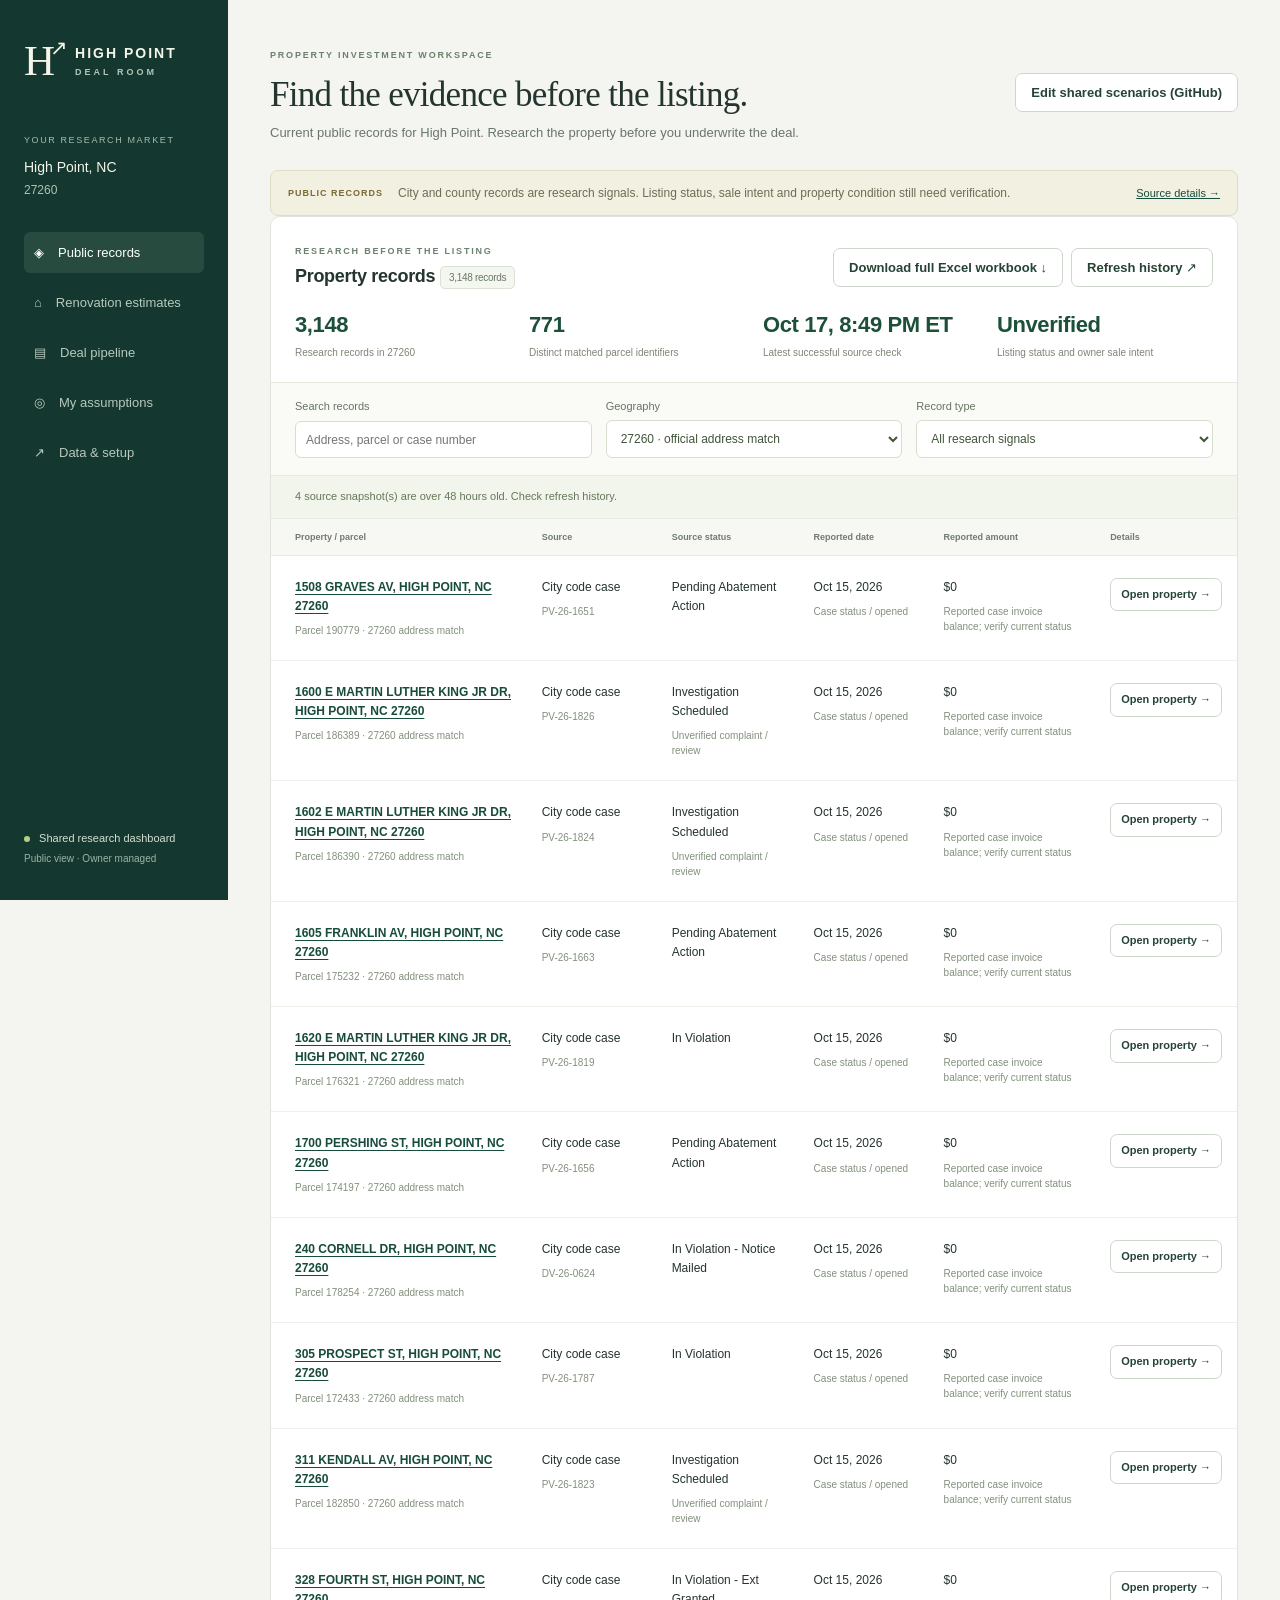
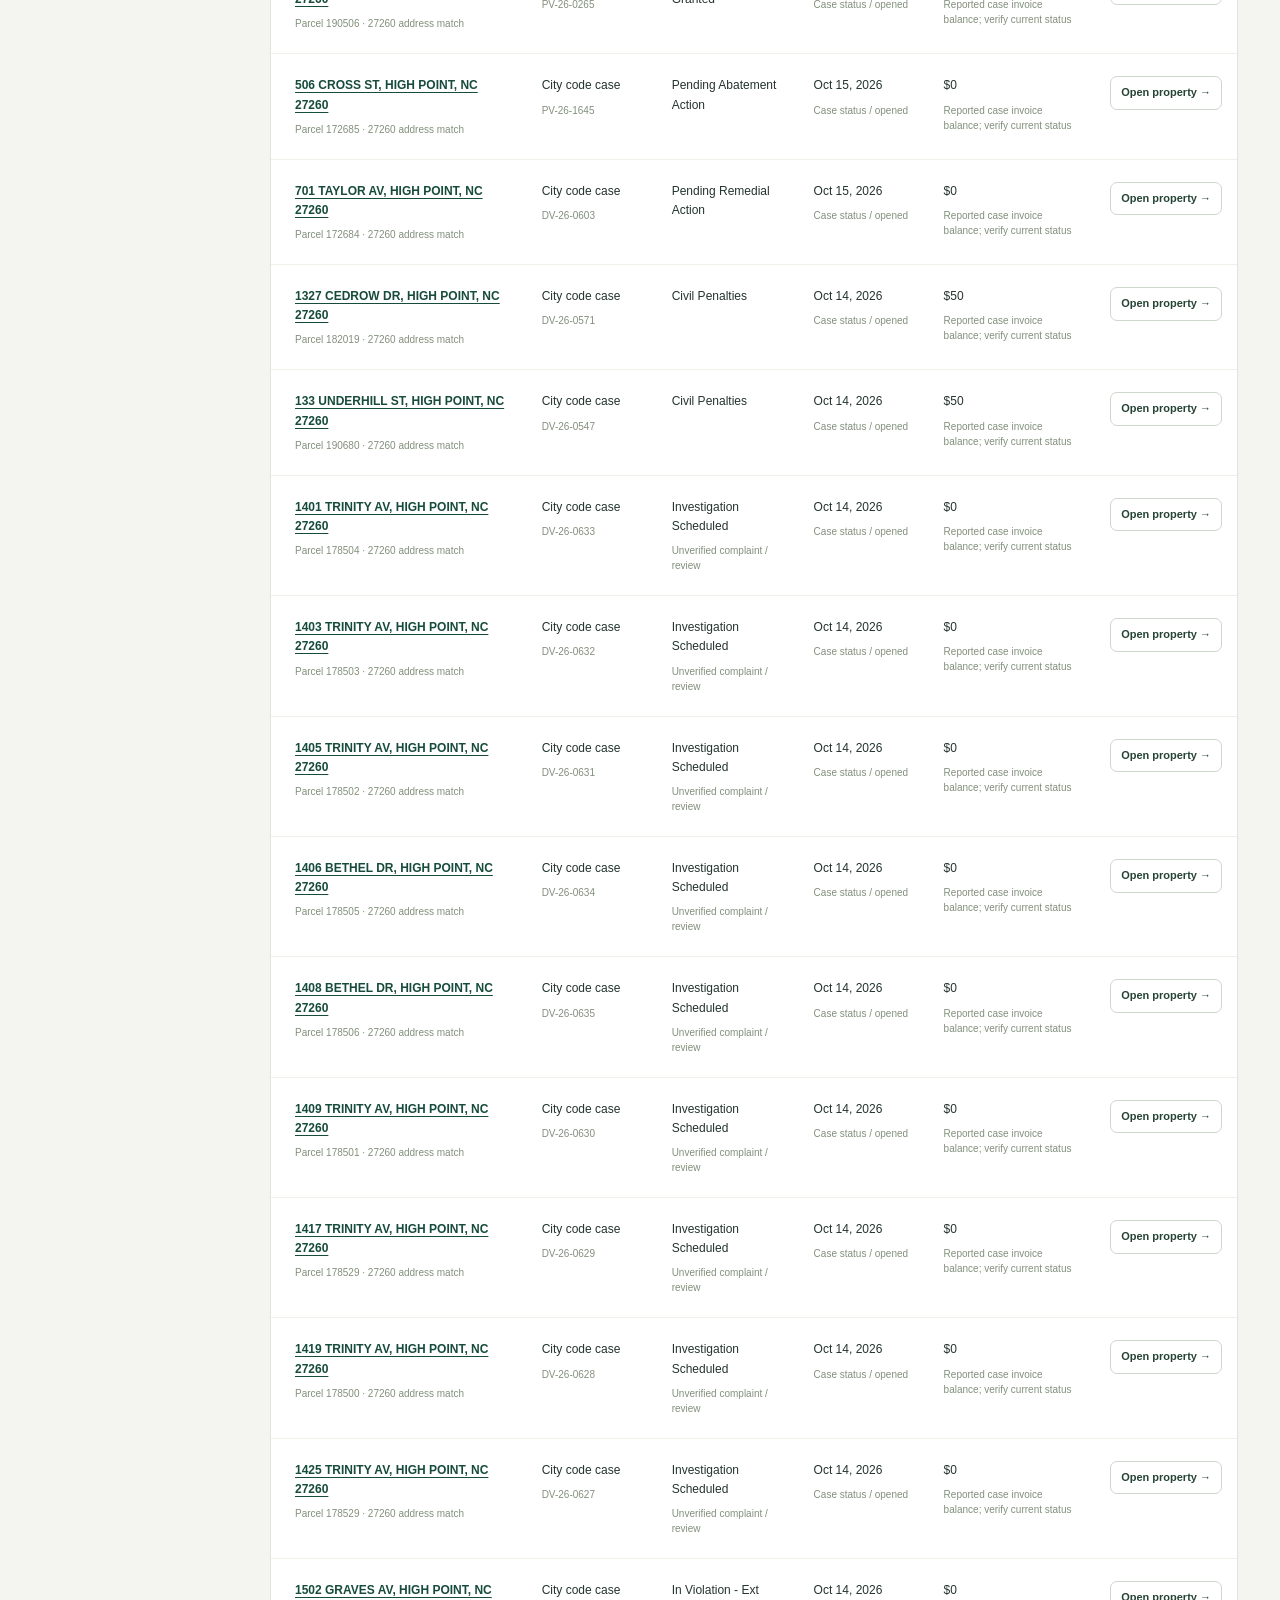
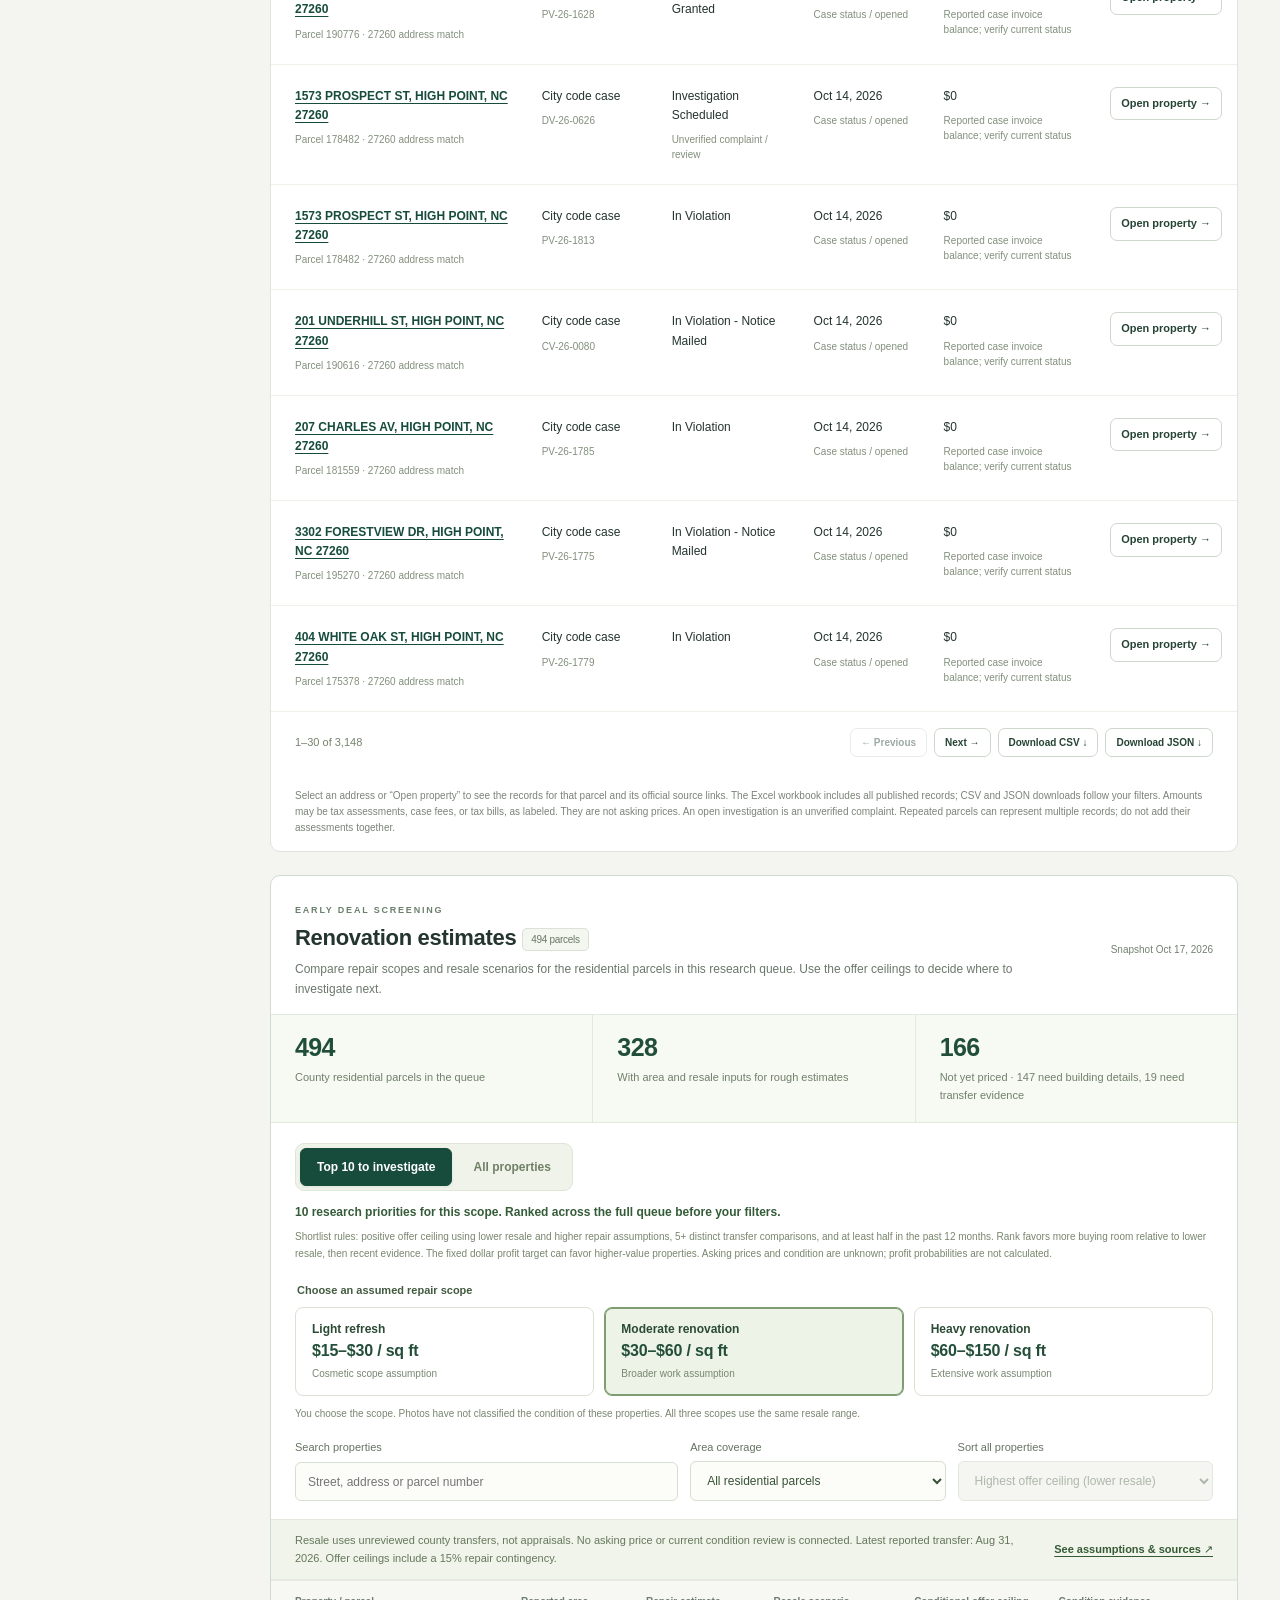
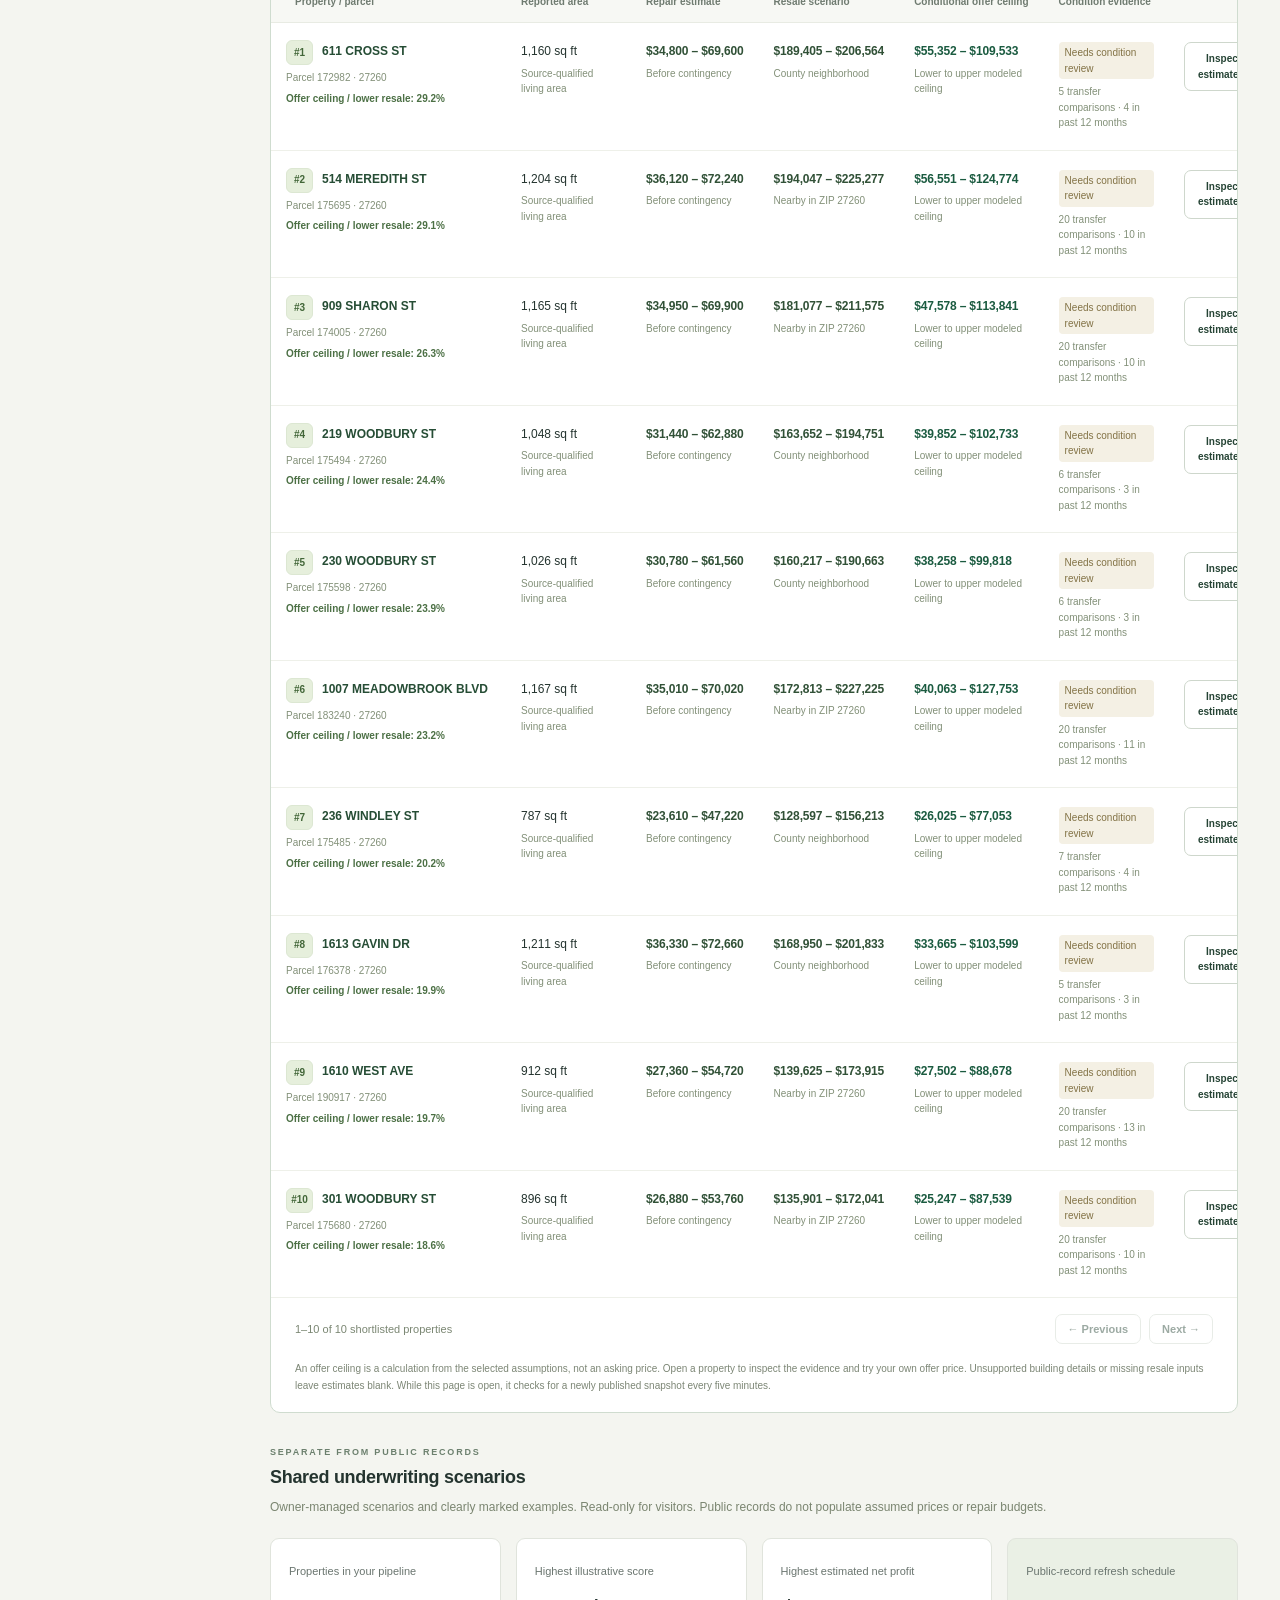
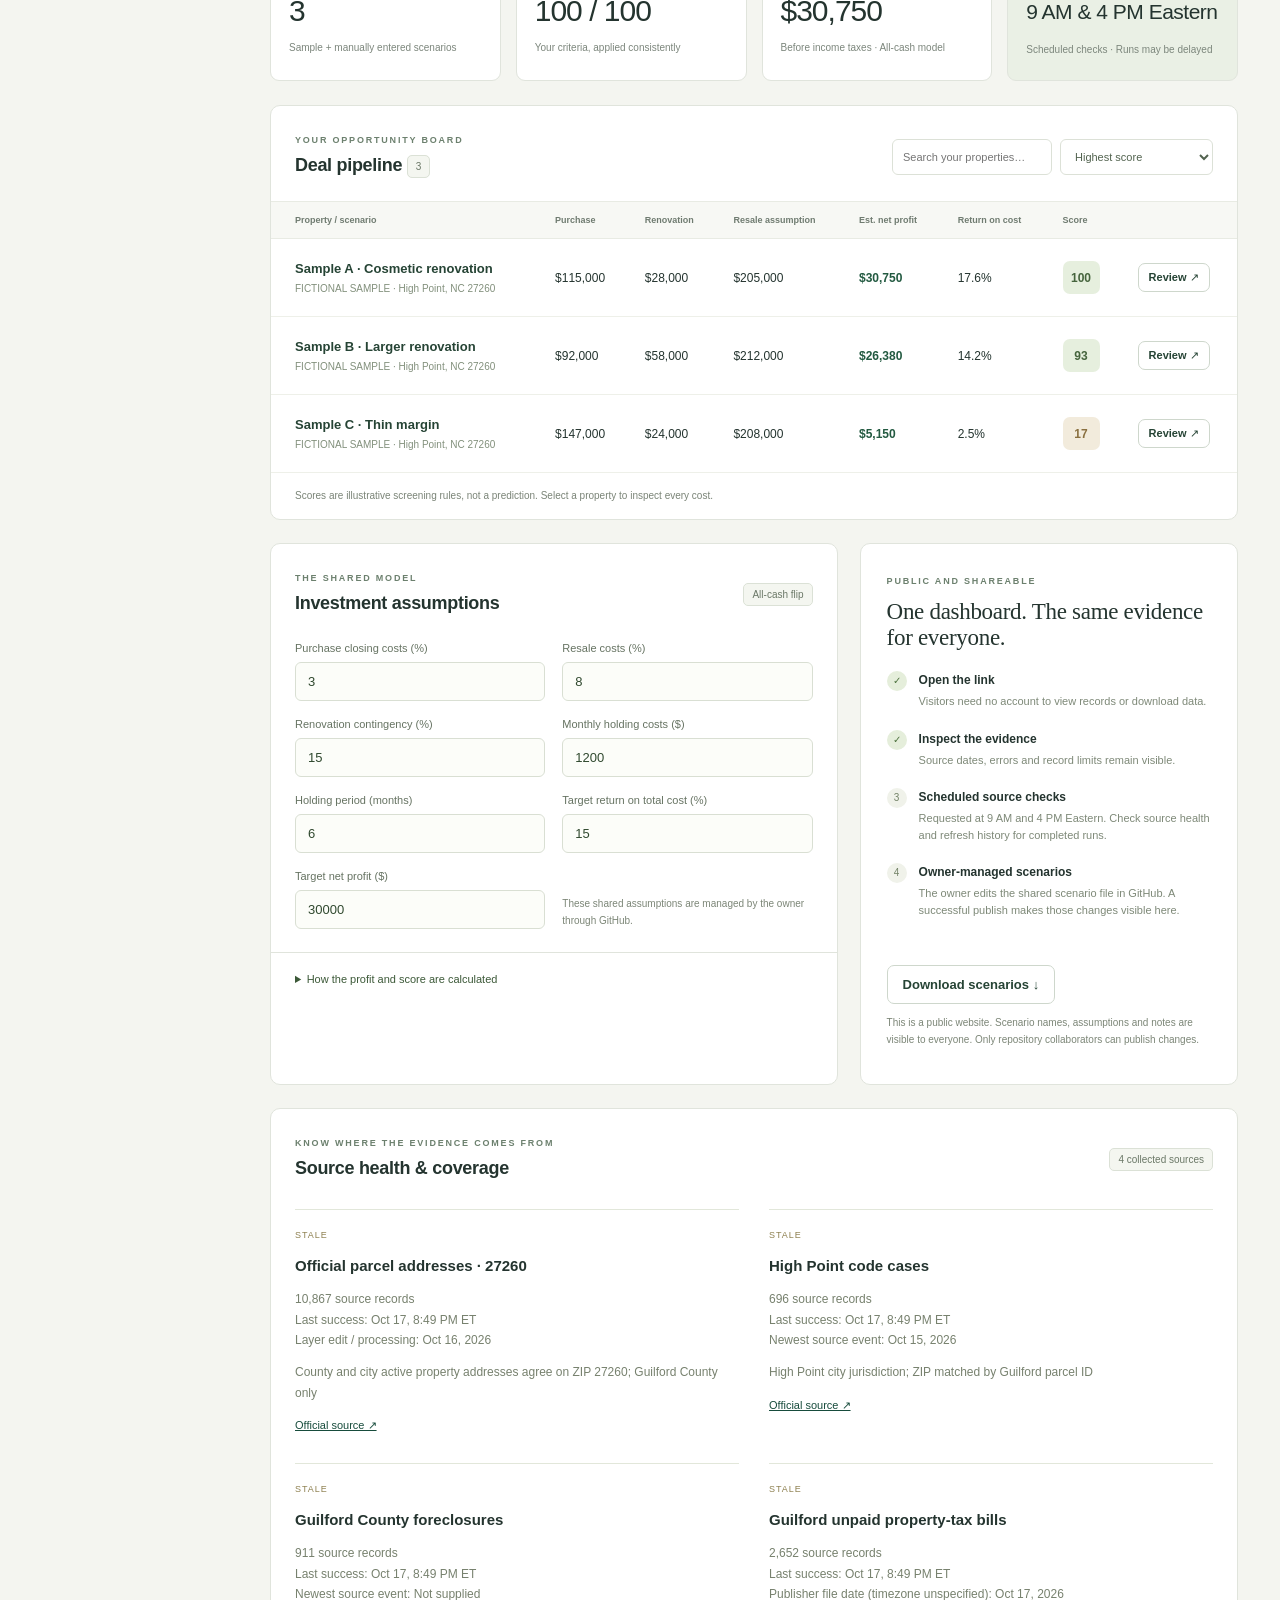
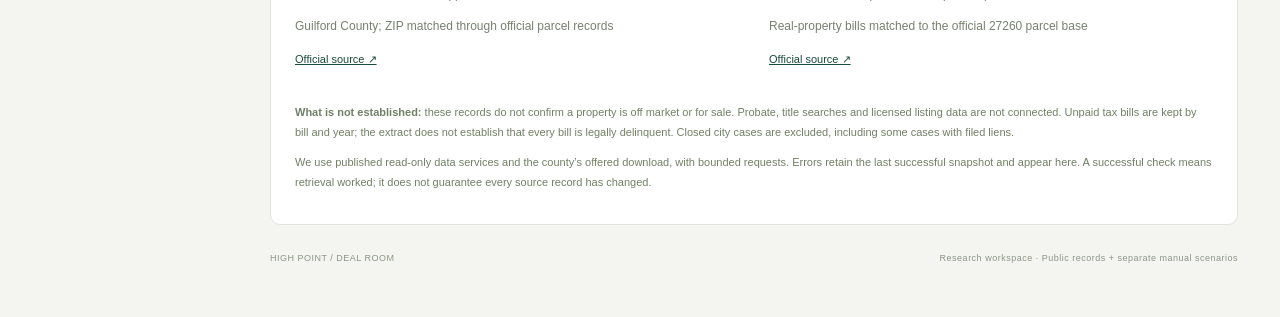
==== commit b3747ff9: "Add top ten renovation research priorities and scroll navigation" ====
--- a/docs/index.html
+++ b/docs/index.html
@@ -1,6 +1,6 @@
 <!doctype html>
 <html lang="en">
-<head><meta charset="utf-8"><meta name="viewport" content="width=device-width,initial-scale=1"><meta name="description" content="High Point 27260 property research and transparent deal analysis."><title>High Point · Deal Room</title><link rel="stylesheet" href="style.css?v=property-links-1"><link rel="stylesheet" href="rough-estimates.css?v=renovation-1"></head>
+<head><meta charset="utf-8"><meta name="viewport" content="width=device-width,initial-scale=1"><meta name="description" content="High Point 27260 property research and transparent deal analysis."><title>High Point · Deal Room</title><link rel="stylesheet" href="style.css?v=property-links-1"><link rel="stylesheet" href="rough-estimates.css?v=renovation-top10-1"></head>
 <body>
 <aside class="sidebar"><a class="brand" href="#overview"><span class="brand-icon">H<span>↗</span></span><span>HIGH POINT<small>DEAL ROOM</small></span></a><div class="market-label">YOUR RESEARCH MARKET</div><div class="market">High Point, NC <span>27260</span></div><nav aria-label="Main navigation"><a href="#overview" class="active">◈ <span>Public records</span></a><a href="#renovation">⌂ <span>Renovation estimates</span></a><a href="#deals">▤ <span>Deal pipeline</span></a><a href="#assumptions">◎ <span>My assumptions</span></a><a href="#sources">↗ <span>Data & setup</span></a></nav><div class="sidebar-foot"><span class="status-dot"></span> Shared research dashboard<small>Public view · Owner managed</small></div></aside>
 <main id="overview"><header><div><span class="eyebrow">PROPERTY INVESTMENT WORKSPACE</span><h1>Find the evidence before the listing.</h1><p>Current public records for High Point. Research the property before you underwrite the deal.</p></div><div class="owner-controls"><a class="button" href="https://github.com/taher5352/highpoint-deal-room-web/edit/main/config/workspace.json" target="_blank" rel="noopener noreferrer">Edit shared scenarios (GitHub)</a></div></header>
@@ -9,8 +9,9 @@
 <section id="renovation" class="panel rough-panel" aria-labelledby="rough-title">
 <div class="section-head"><div><span class="eyebrow">EARLY DEAL SCREENING</span><h2 id="rough-title">Renovation estimates <span id="rough-count" class="badge">Loading</span></h2><p class="rough-intro">Compare repair scopes and resale scenarios for the residential parcels in this research queue. Use the offer ceilings to decide where to investigate next.</p></div><span id="rough-updated" class="rough-status"></span></div>
 <div id="rough-summary" class="rough-summary" aria-label="Estimate coverage"></div>
+<div class="rough-viewbar"><div class="rough-view-toggle" role="group" aria-label="Estimate view"><button type="button" data-rough-view="top" aria-pressed="true">Top 10 to investigate</button><button type="button" data-rough-view="all" aria-pressed="false">All properties</button></div><p id="rough-shortlist-summary" role="status">Ranking the latest saved transfer pool…</p><p id="rough-shortlist-rules">Positive offer ceiling using lower resale and higher repair assumptions. At least 5 distinct transfer comparisons, with half or more in the past 12 months. Asking prices and current condition remain unknown.</p></div>
 <div class="rough-controls"><fieldset class="rough-scope"><legend>Choose an assumed repair scope</legend><div class="rough-scope-grid"><label><input type="radio" name="rough-scope" value="light"><b>Light refresh</b><strong>$15–$30 / sq ft</strong><small>Cosmetic scope assumption</small></label><label><input type="radio" name="rough-scope" value="moderate" checked><b>Moderate renovation</b><strong>$30–$60 / sq ft</strong><small>Broader work assumption</small></label><label><input type="radio" name="rough-scope" value="heavy"><b>Heavy renovation</b><strong>$60–$150 / sq ft</strong><small>Extensive work assumption</small></label></div><p class="rough-scope-help">You choose the scope. Photos have not classified the condition of these properties. All three scopes use the same resale range.</p></fieldset>
-<div class="rough-toolbar"><label>Search properties<input id="rough-search" type="search" placeholder="Street, address or parcel number" autocomplete="off"></label><label>Area coverage<select id="rough-coverage" aria-label="Area coverage"><option value="all">All residential parcels</option><option value="estimated">With usable building area</option><option value="missing">Needs building verification</option></select></label><label>Sort results<select id="rough-sort" aria-label="Sort results"><option value="offer">Highest conservative offer ceiling</option><option value="repair">Lowest estimated repair cost</option><option value="address">Address</option></select></label></div></div>
+<div class="rough-toolbar"><label>Search properties<input id="rough-search" type="search" placeholder="Street, address or parcel number" autocomplete="off"></label><label>Area coverage<select id="rough-coverage" aria-label="Area coverage"><option value="all">All residential parcels</option><option value="estimated">With usable building area</option><option value="missing">Needs building verification</option></select></label><label>Sort all properties<select id="rough-sort" aria-label="Sort results"><option value="offer">Highest offer ceiling (lower resale)</option><option value="repair">Lowest estimated repair cost</option><option value="address">Address</option></select></label></div></div>
 <div class="rough-context"><span id="rough-context">Loading the latest estimate inputs…</span><button type="button" id="rough-show-method">See assumptions & sources ↗</button></div>
 <div class="table-wrap"><table class="rough-table"><thead><tr><th>Property / parcel</th><th>Reported area</th><th>Repair estimate</th><th>Resale scenario</th><th>Conditional offer ceiling</th><th>Condition evidence</th><th><span class="sr-only">Details</span></th></tr></thead><tbody id="rough-rows"><tr><td colspan="7" class="rough-loading">Loading property estimates…</td></tr></tbody></table></div>
 <div class="rough-footer"><span id="rough-pagination" role="status"></span><div><button id="rough-prev" type="button">← Previous</button><button id="rough-next" type="button">Next →</button></div></div><p class="rough-note">An offer ceiling is a calculation from the selected assumptions, not an asking price. Open a property to inspect the evidence and try your own offer price. Unsupported building details or missing resale inputs leave estimates blank. While this page is open, it checks for a newly published snapshot every five minutes.</p>
@@ -23,4 +24,4 @@
 <section id="sources" class="panel sources"><div class="section-head"><div><span class="eyebrow">KNOW WHERE THE EVIDENCE COMES FROM</span><h2>Source health & coverage</h2></div><span id="source-count" class="badge">Checking</span></div><div id="source-health" class="source-grid"></div><div class="source-limitations"><p><b>What is not established:</b> these records do not confirm a property is off market or for sale. Probate, title searches and licensed listing data are not connected. Unpaid tax bills are kept by bill and year; the extract does not establish that every bill is legally delinquent. Closed city cases are excluded, including some cases with filed liens.</p><p>We use published read-only data services and the county’s offered download, with bounded requests. Errors retain the last successful snapshot and appear here. A successful check means retrieval worked; it does not guarantee every source record has changed.</p></div></section>
 <footer><span>HIGH POINT / DEAL ROOM</span><span>Research workspace · Public records + separate manual scenarios</span></footer></main>
 <dialog id="editor"><form id="property-form"><div class="dialog-head"><div><span class="eyebrow">PROPERTY WORKSHEET</span><h2 id="editor-title">Review scenario</h2></div><button type="button" id="close" aria-label="Close property worksheet">✕</button></div><input name="id" type="hidden"><div class="edit-grid"><label class="wide">Property name or address<input name="name" maxlength="180" required placeholder="Enter an address you are researching"></label><label>Purchase price ($)<input name="purchase" type="number" min="1" max="100000000" step="1" required></label><label>Renovation budget ($)<input name="rehab" type="number" min="0" max="100000000" step="1" required></label><label>Resale assumption ($)<input name="resale" type="number" min="1" max="100000000" step="1" required></label><label>Research date<input name="researched" type="date"></label><label class="wide">Source URL (optional)<input name="source" type="url" maxlength="2000" placeholder="https://…"></label><label class="wide">Research notes<textarea name="notes" rows="3" maxlength="4000" placeholder="Condition, comparable sales, items to verify…"></textarea></label></div><div id="breakdown" class="breakdown"></div><p class="subtle">Market: High Point, NC 27260. Verify all inputs before making investment decisions.</p><div class="dialog-actions"><span class="subtle">Shared scenario · Read-only view</span><a class="button" href="https://github.com/taher5352/highpoint-deal-room-web/edit/main/config/workspace.json" target="_blank" rel="noopener noreferrer">Edit shared scenarios (GitHub)</a></div></form></dialog>
-<script src="model.js"></script><script src="app.js?v=renovation-1"></script><script src="records.js?v=property-links-1"></script><script src="estimate-model.js?v=renovation-1"></script><script src="rough-estimates.js?v=renovation-1"></script></body></html>
+<script src="model.js"></script><script src="app.js?v=scroll-top10-1"></script><script src="records.js?v=property-links-1"></script><script src="estimate-model.js?v=renovation-top10-1"></script><script src="rough-estimates.js?v=renovation-top10-1"></script></body></html>
--- a/docs/rough-estimates.css
+++ b/docs/rough-estimates.css
@@ -2,3 +2,4 @@
 @media(max-width:1000px){.rough-toolbar{grid-template-columns:1fr 1fr}.rough-toolbar label:first-child{grid-column:1/-1}.rough-scope label{padding:13px 12px}.rough-scope strong{font-size:14px}.rough-context{align-items:flex-start}.rough-context span{max-width:75%}}
 @media(max-width:700px){.rough-panel h2{font-size:20px}.rough-panel .section-head{padding:21px 17px 16px}.rough-status{font-size:9px}.rough-summary article{padding:15px}.rough-summary strong{font-size:23px}.rough-summary span{font-size:10px}.rough-controls{padding:18px 15px}.rough-scope-grid{gap:7px}.rough-scope label{padding:12px 9px;gap:7px}.rough-scope b{font-size:11px}.rough-scope strong{font-size:12px}.rough-scope small{font-size:9px}.rough-toolbar{gap:10px}.rough-toolbar label{font-size:10px}.rough-toolbar input,.rough-toolbar select{font-size:11px}.rough-context{padding:12px 15px;flex-wrap:wrap;gap:6px}.rough-context span{max-width:none}.rough-context button{font-size:10px}.rough-table{display:block;min-width:0;white-space:normal}.rough-table thead{display:none}.rough-table tbody{display:grid;gap:12px;padding:13px 15px;background:#f8faf5}.rough-table tr{display:grid;grid-template-columns:1fr 1fr;background:#fff;border:1px solid #dee6d6;border-radius:8px;padding:16px;gap:14px 10px}.rough-table td{padding:0!important;border:0;font-size:11px;min-width:0!important;max-width:none!important}.rough-table td:first-child{grid-column:1/-1;padding-bottom:11px!important;border-bottom:1px solid #edf0e7}.rough-table td[data-label]:before{content:attr(data-label);display:block;font-size:9px;color:#89937e;margin-bottom:5px}.rough-table td:last-child{display:flex;justify-content:flex-end;align-items:flex-end}.rough-table .rough-address{font-size:13px}.rough-table .rough-money{font-size:13px;white-space:normal}.rough-table td small{font-size:9px;margin-top:4px}.rough-table .rough-open{font-size:10px}.rough-footer{padding:15px;flex-wrap:wrap;font-size:10px}.rough-footer>div{margin-left:auto}.rough-note{padding:0 15px 17px;font-size:9px}.rough-dialog{border-radius:0;width:100vw}.rough-dialog-head{padding:20px}.rough-dialog-head h2{font-size:20px}.rough-detail-body{padding:19px 20px 28px}.rough-detail-metrics{gap:10px}.rough-detail-metrics article{padding:13px}.rough-detail-metrics strong{font-size:18px}.rough-detail-metrics small{font-size:9px}.rough-comparison th,.rough-comparison td{font-size:10px;padding:11px 6px}.rough-assumptions-list{grid-template-columns:1fr}.rough-offer-input{padding:16px}.rough-offer-result strong{font-size:18px}.rough-source-dialog{border-radius:10px;width:95vw;margin:auto}}
 .rough-project-cost{grid-column:1/-1;padding-bottom:4px}.rough-cost-lines{grid-column:1/-1;display:grid;gap:10px;border-top:1px solid #e0e6d8;padding-top:14px}.rough-cost-lines>div{display:flex;align-items:baseline;justify-content:space-between;gap:12px}.rough-cost-lines b{font-size:11px;font-weight:550;color:#48633e;white-space:nowrap}.rough-cost-lines span{line-height:1.5}
+.rough-viewbar{padding:20px 24px 0}.rough-view-toggle{display:inline-flex;padding:4px;background:#eff3e9;border:1px solid #dfe6d7;border-radius:9px;gap:4px}.rough-view-toggle button{border-color:transparent;background:transparent;font-size:12px;padding:11px 16px;border-radius:6px;color:#708066}.rough-view-toggle button[aria-pressed="true"]{background:#174c3c;color:#fff;border-color:#174c3c;box-shadow:0 1px 3px #174c3c14}.rough-viewbar p{font-size:11px;color:#78866d;line-height:1.7;margin:11px 0 0}.rough-viewbar #rough-shortlist-summary{color:#355c39;font-weight:600;font-size:12px}.rough-viewbar #rough-shortlist-rules{font-size:10px;margin-top:6px;max-width:950px}.rough-property-title{display:flex;align-items:flex-start;gap:9px}.rough-rank{display:inline-flex;align-items:center;justify-content:center;min-width:27px;height:25px;flex-shrink:0;border-radius:6px;background:#e6efdc;border:1px solid #dce7d2;color:#426638;font-size:10px;font-weight:700;margin-top:-2px}.rough-rank-caption{font-weight:600;color:#4c7045!important}.rough-table .rough-empty button{margin-top:10px;font-size:11px}.rough-toolbar select:disabled{background:#f1f3ed;color:#8e9987;cursor:default}@media(max-width:700px){.rough-viewbar{padding:18px 15px 0}.rough-view-toggle{display:flex;width:100%}.rough-view-toggle button{flex:1;padding:11px 10px;font-size:11px}.rough-viewbar #rough-shortlist-summary{font-size:11px}.rough-viewbar #rough-shortlist-rules{font-size:9px;line-height:1.7}.rough-rank{min-width:25px;height:23px;font-size:9px}}
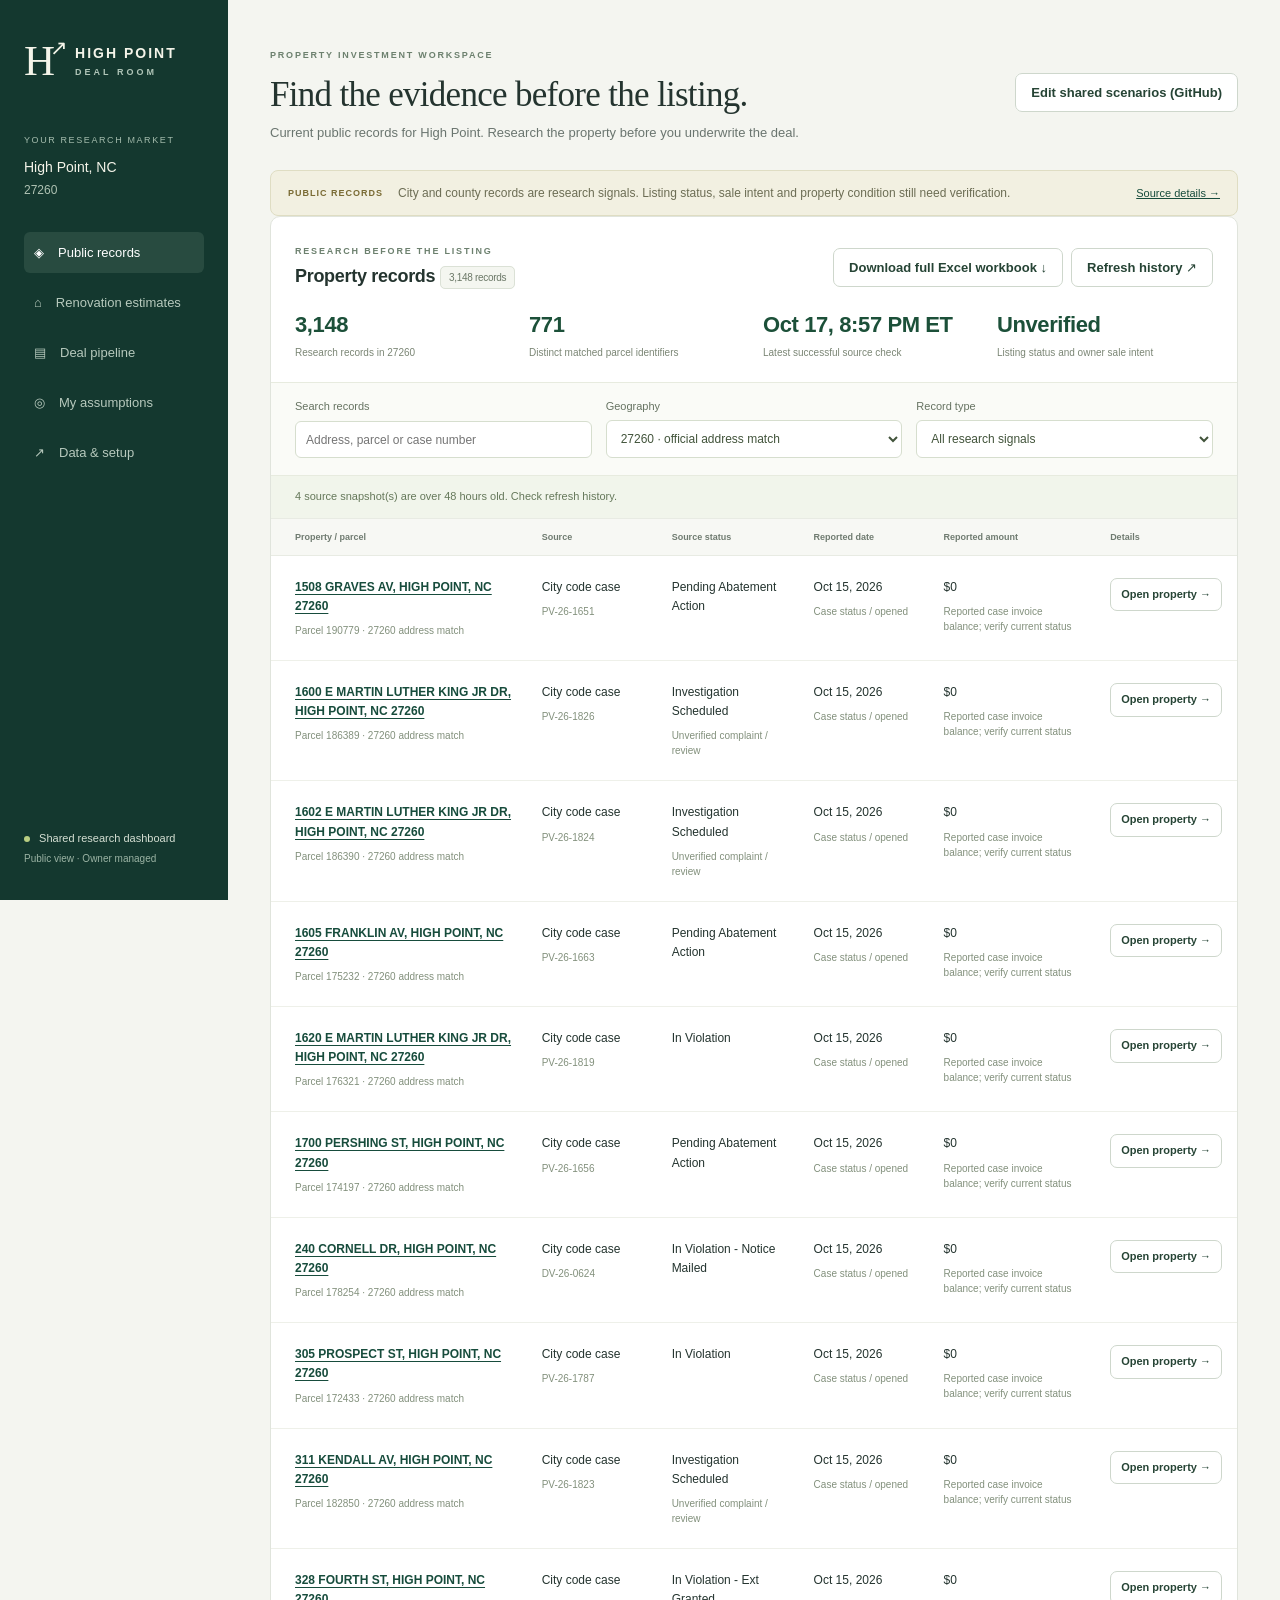
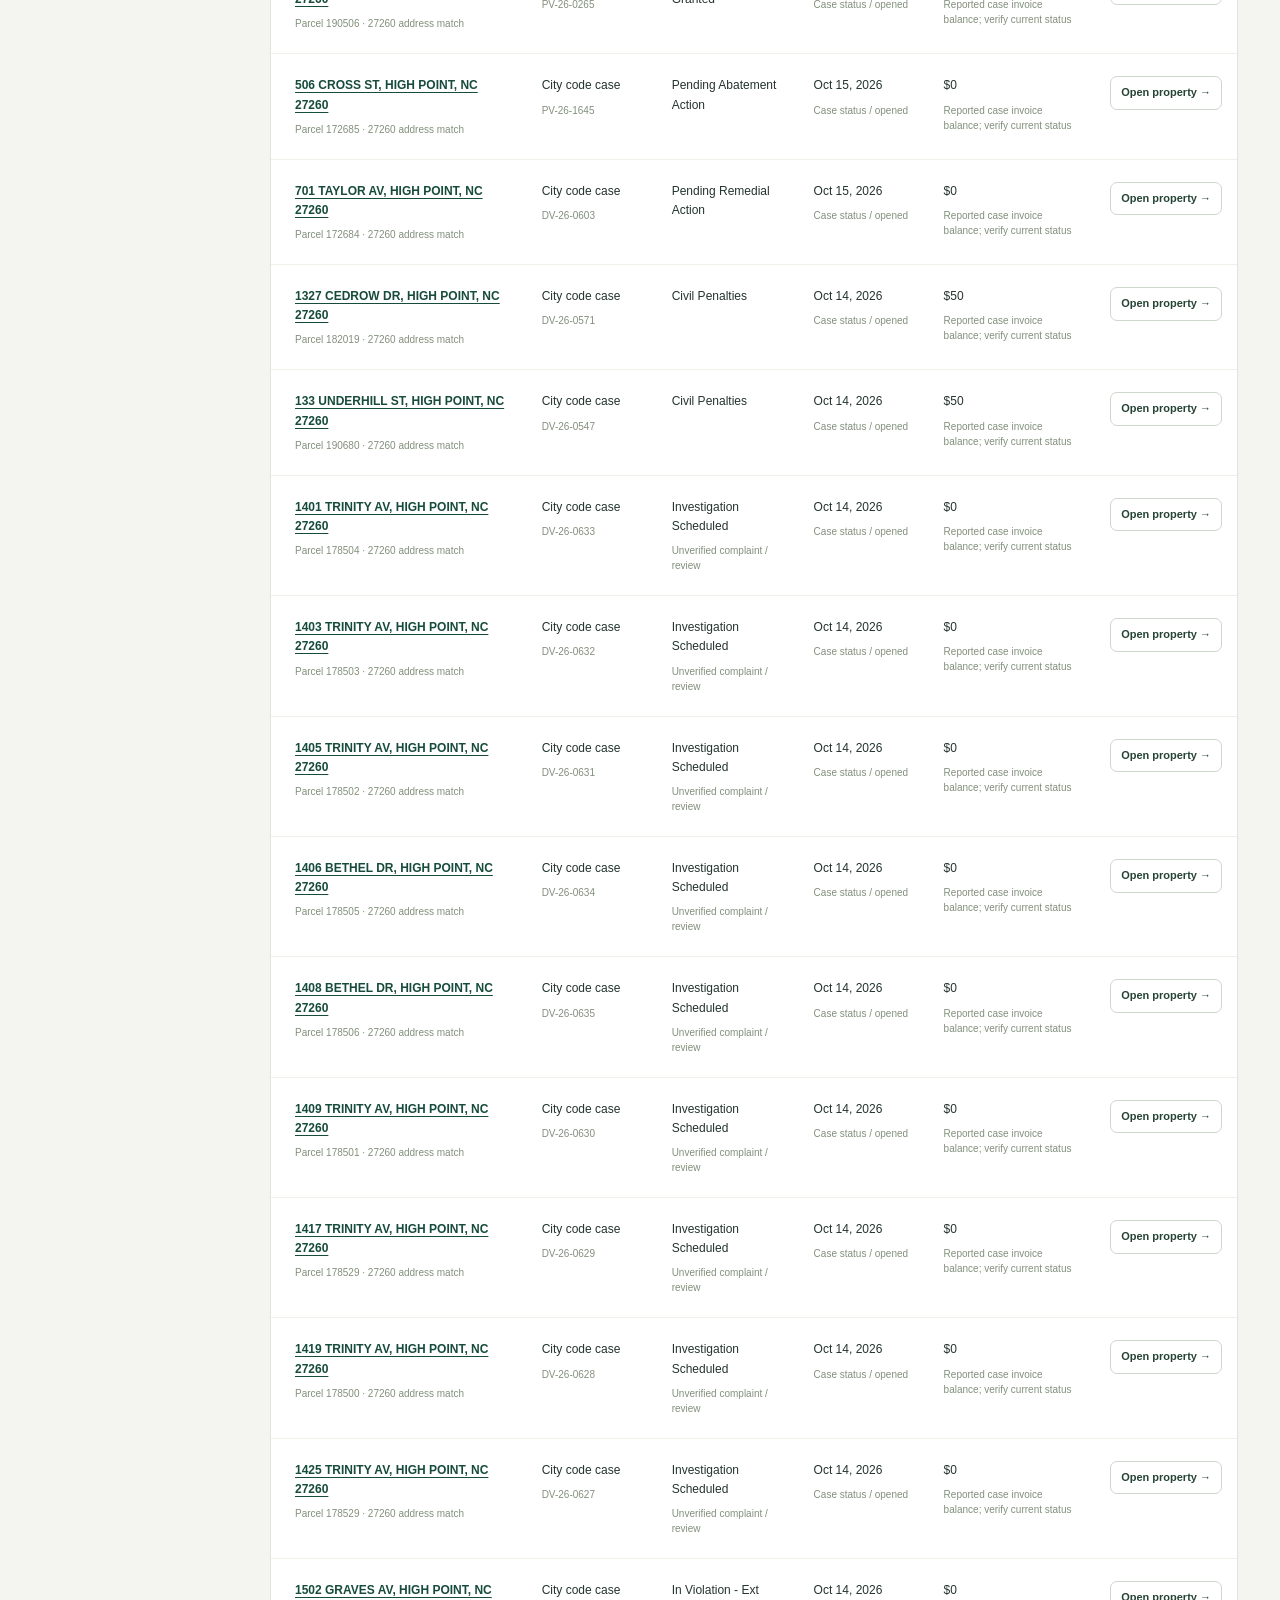
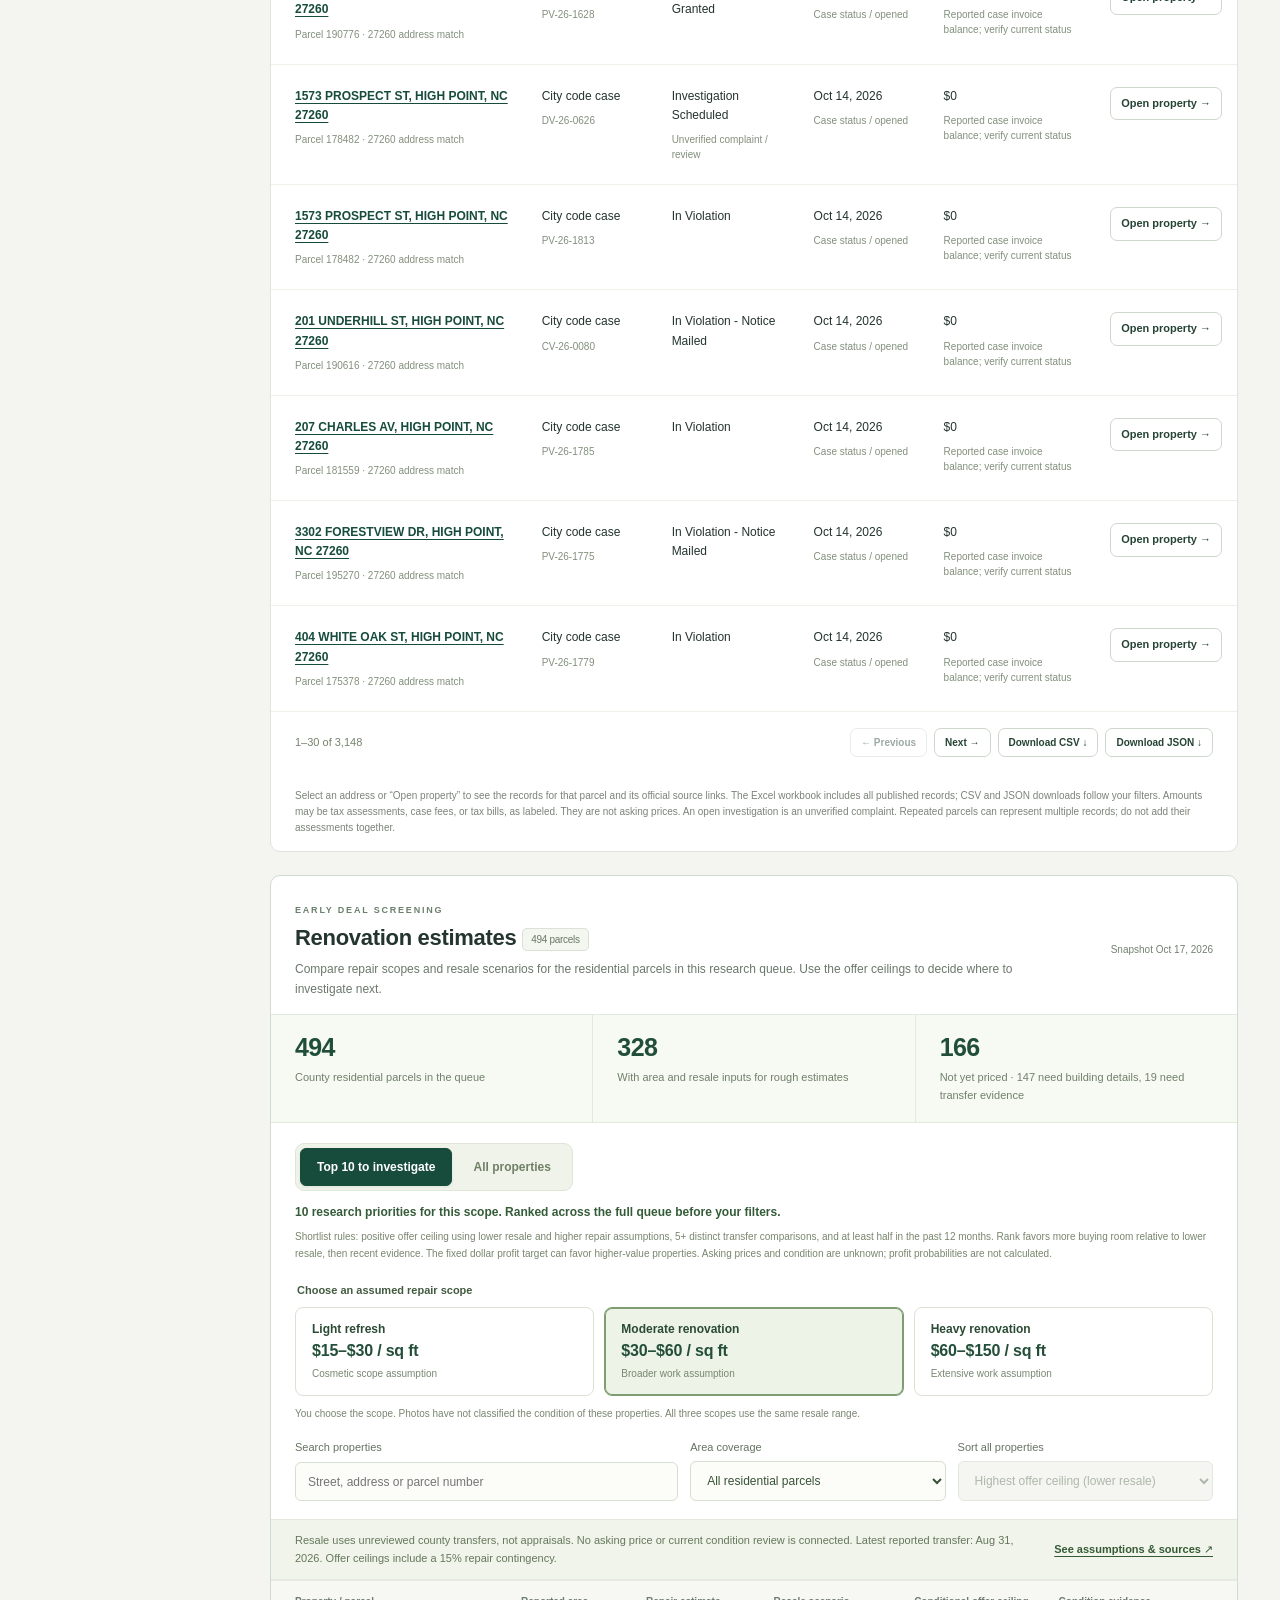
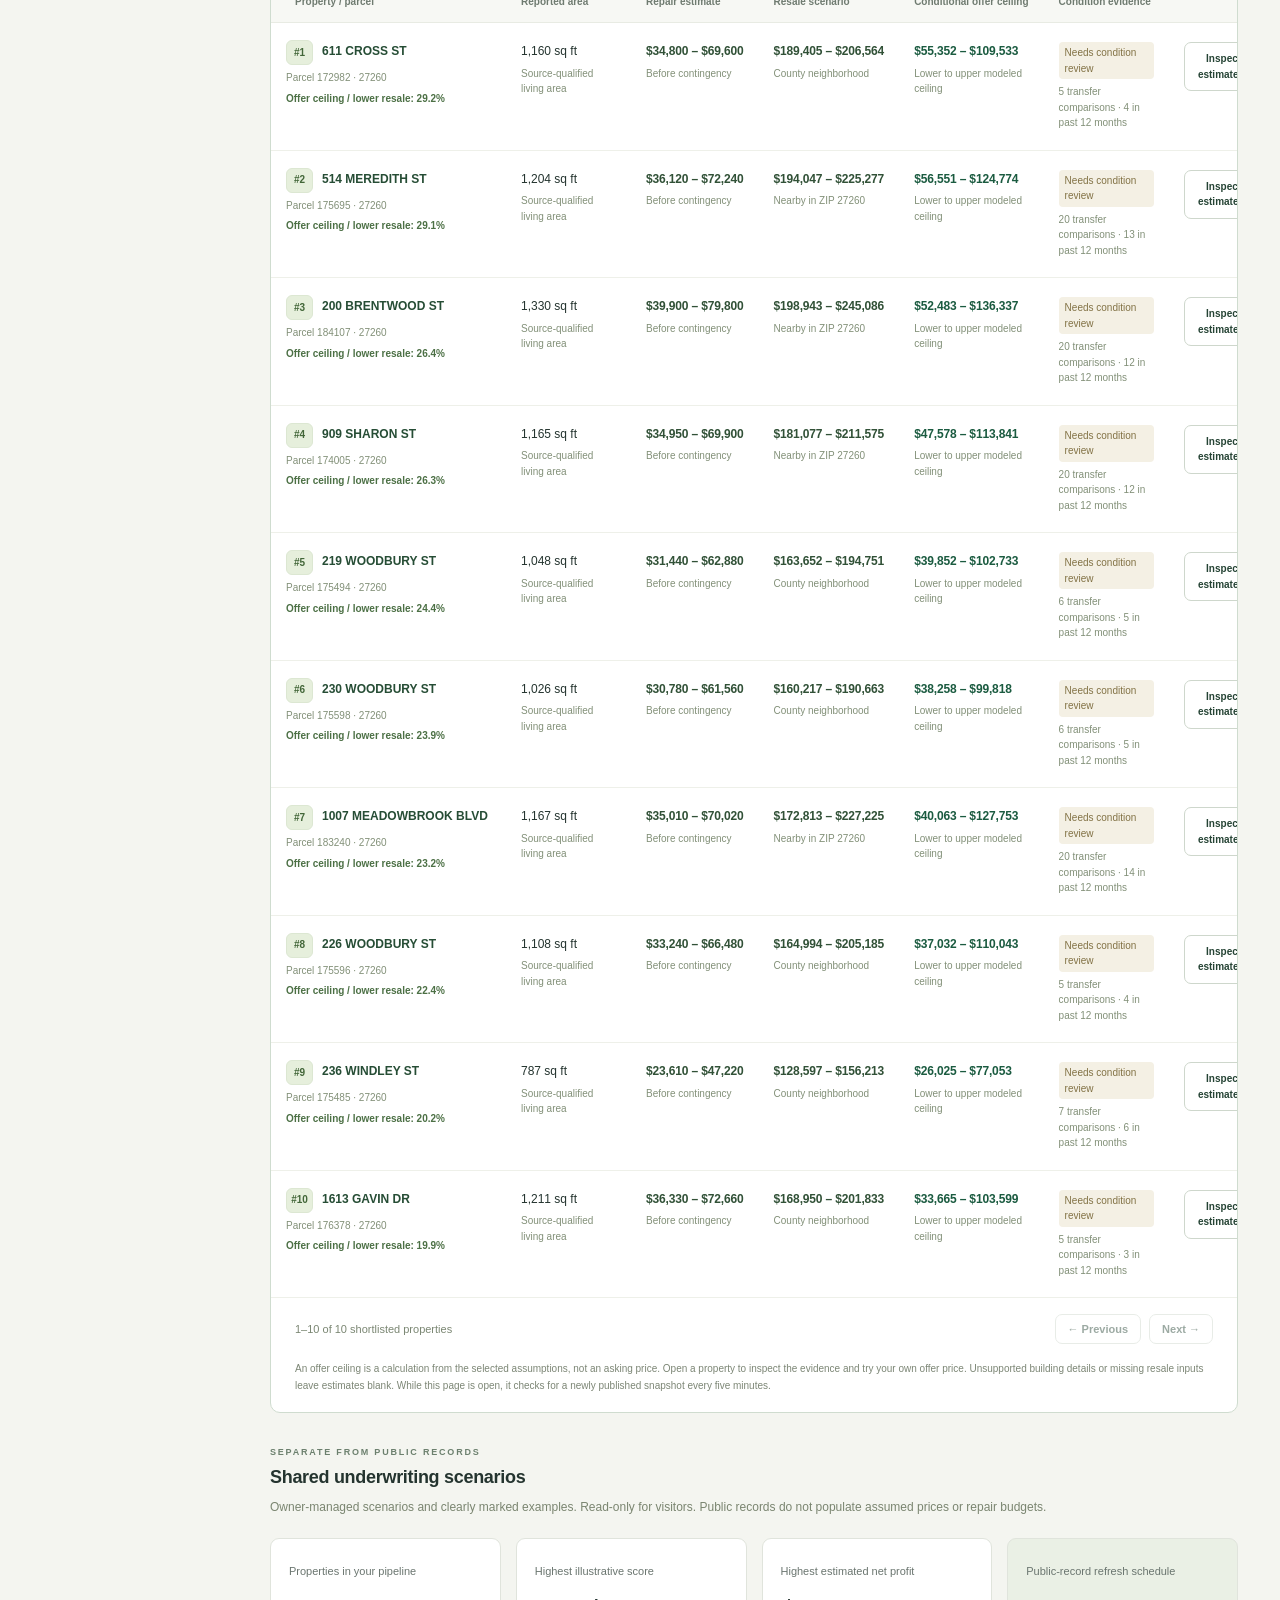
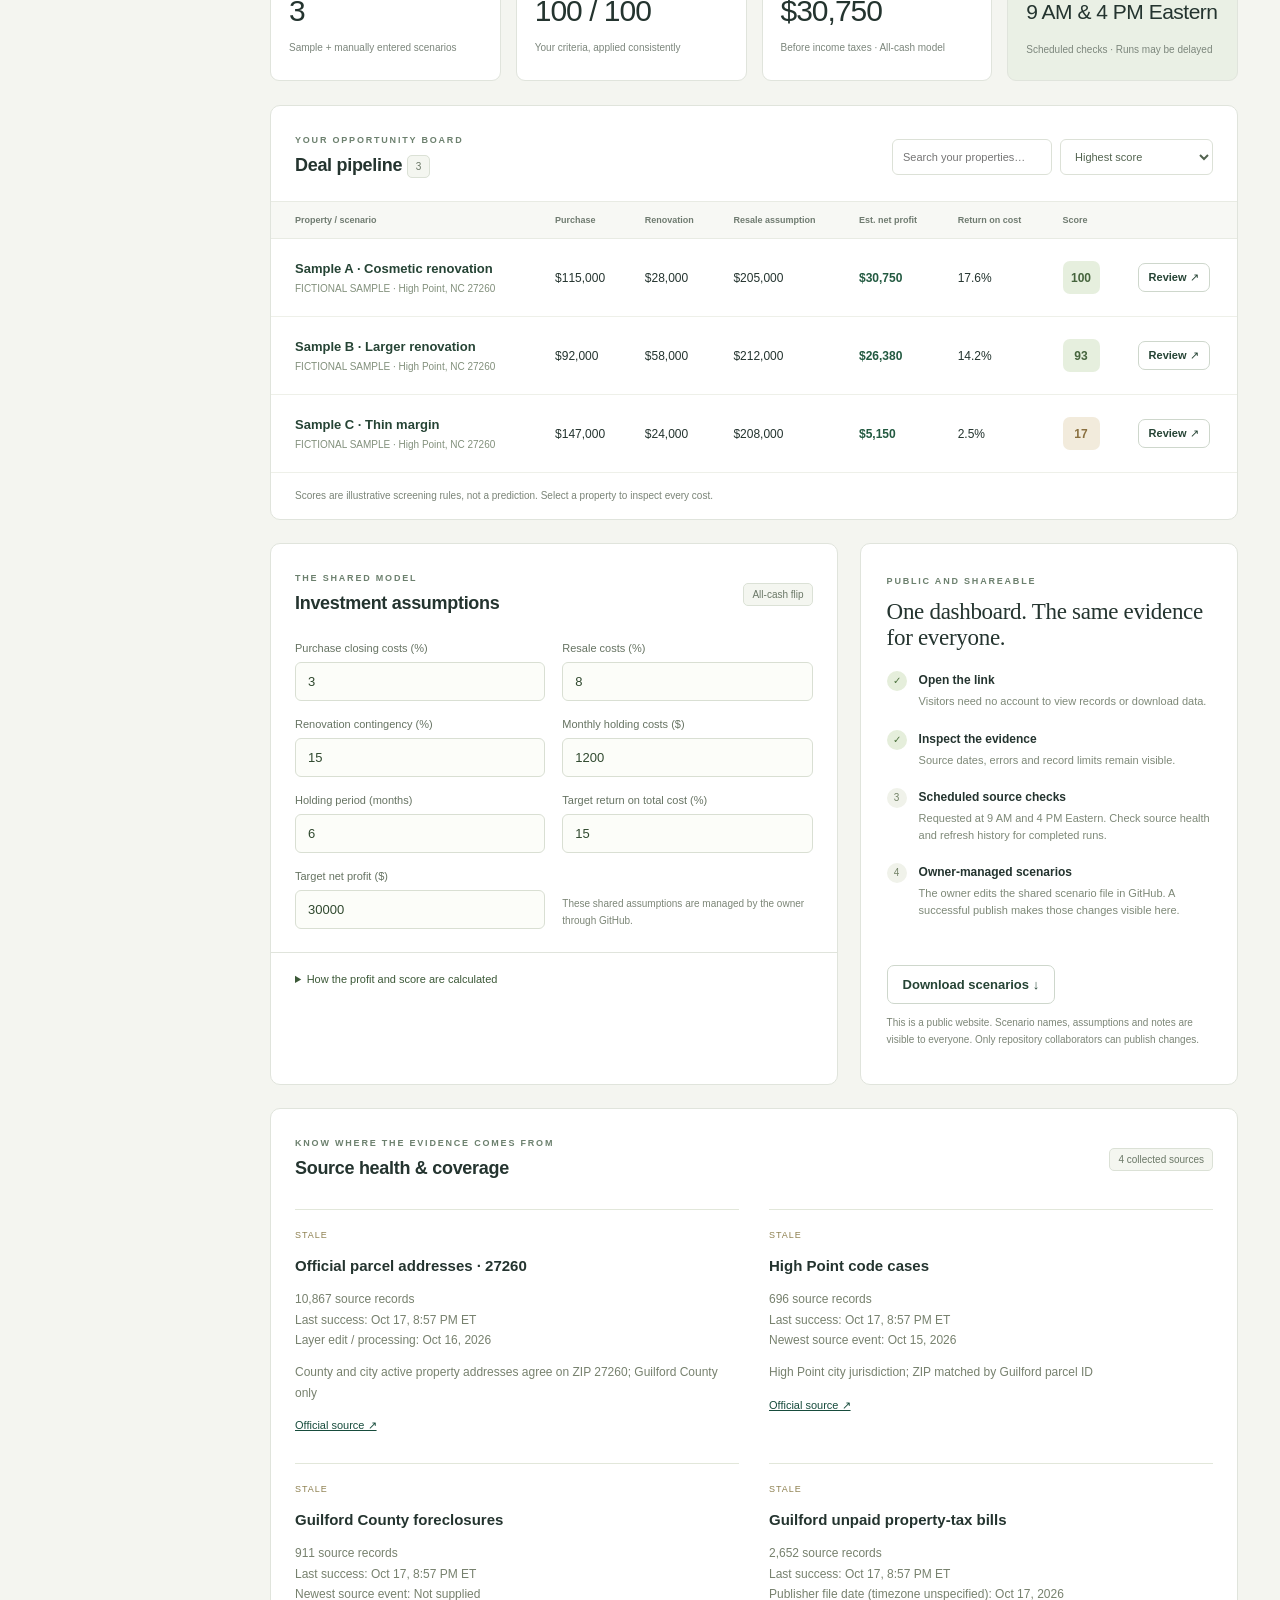
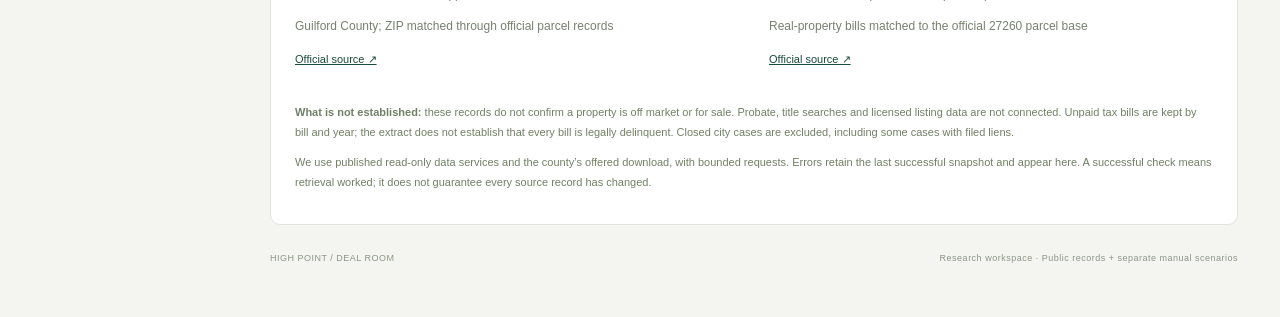
==== commit 24126d5e: "Preserve section links while initial property tables load" ====
--- a/docs/index.html
+++ b/docs/index.html
@@ -24,4 +24,4 @@
 <section id="sources" class="panel sources"><div class="section-head"><div><span class="eyebrow">KNOW WHERE THE EVIDENCE COMES FROM</span><h2>Source health & coverage</h2></div><span id="source-count" class="badge">Checking</span></div><div id="source-health" class="source-grid"></div><div class="source-limitations"><p><b>What is not established:</b> these records do not confirm a property is off market or for sale. Probate, title searches and licensed listing data are not connected. Unpaid tax bills are kept by bill and year; the extract does not establish that every bill is legally delinquent. Closed city cases are excluded, including some cases with filed liens.</p><p>We use published read-only data services and the county’s offered download, with bounded requests. Errors retain the last successful snapshot and appear here. A successful check means retrieval worked; it does not guarantee every source record has changed.</p></div></section>
 <footer><span>HIGH POINT / DEAL ROOM</span><span>Research workspace · Public records + separate manual scenarios</span></footer></main>
 <dialog id="editor"><form id="property-form"><div class="dialog-head"><div><span class="eyebrow">PROPERTY WORKSHEET</span><h2 id="editor-title">Review scenario</h2></div><button type="button" id="close" aria-label="Close property worksheet">✕</button></div><input name="id" type="hidden"><div class="edit-grid"><label class="wide">Property name or address<input name="name" maxlength="180" required placeholder="Enter an address you are researching"></label><label>Purchase price ($)<input name="purchase" type="number" min="1" max="100000000" step="1" required></label><label>Renovation budget ($)<input name="rehab" type="number" min="0" max="100000000" step="1" required></label><label>Resale assumption ($)<input name="resale" type="number" min="1" max="100000000" step="1" required></label><label>Research date<input name="researched" type="date"></label><label class="wide">Source URL (optional)<input name="source" type="url" maxlength="2000" placeholder="https://…"></label><label class="wide">Research notes<textarea name="notes" rows="3" maxlength="4000" placeholder="Condition, comparable sales, items to verify…"></textarea></label></div><div id="breakdown" class="breakdown"></div><p class="subtle">Market: High Point, NC 27260. Verify all inputs before making investment decisions.</p><div class="dialog-actions"><span class="subtle">Shared scenario · Read-only view</span><a class="button" href="https://github.com/taher5352/highpoint-deal-room-web/edit/main/config/workspace.json" target="_blank" rel="noopener noreferrer">Edit shared scenarios (GitHub)</a></div></form></dialog>
-<script src="model.js"></script><script src="app.js?v=scroll-top10-1"></script><script src="records.js?v=property-links-1"></script><script src="estimate-model.js?v=renovation-top10-1"></script><script src="rough-estimates.js?v=renovation-top10-1"></script></body></html>
+<script src="model.js"></script><script src="app.js?v=scroll-top10-2"></script><script src="records.js?v=section-links-2"></script><script src="estimate-model.js?v=renovation-top10-1"></script><script src="rough-estimates.js?v=renovation-top10-2"></script></body></html>
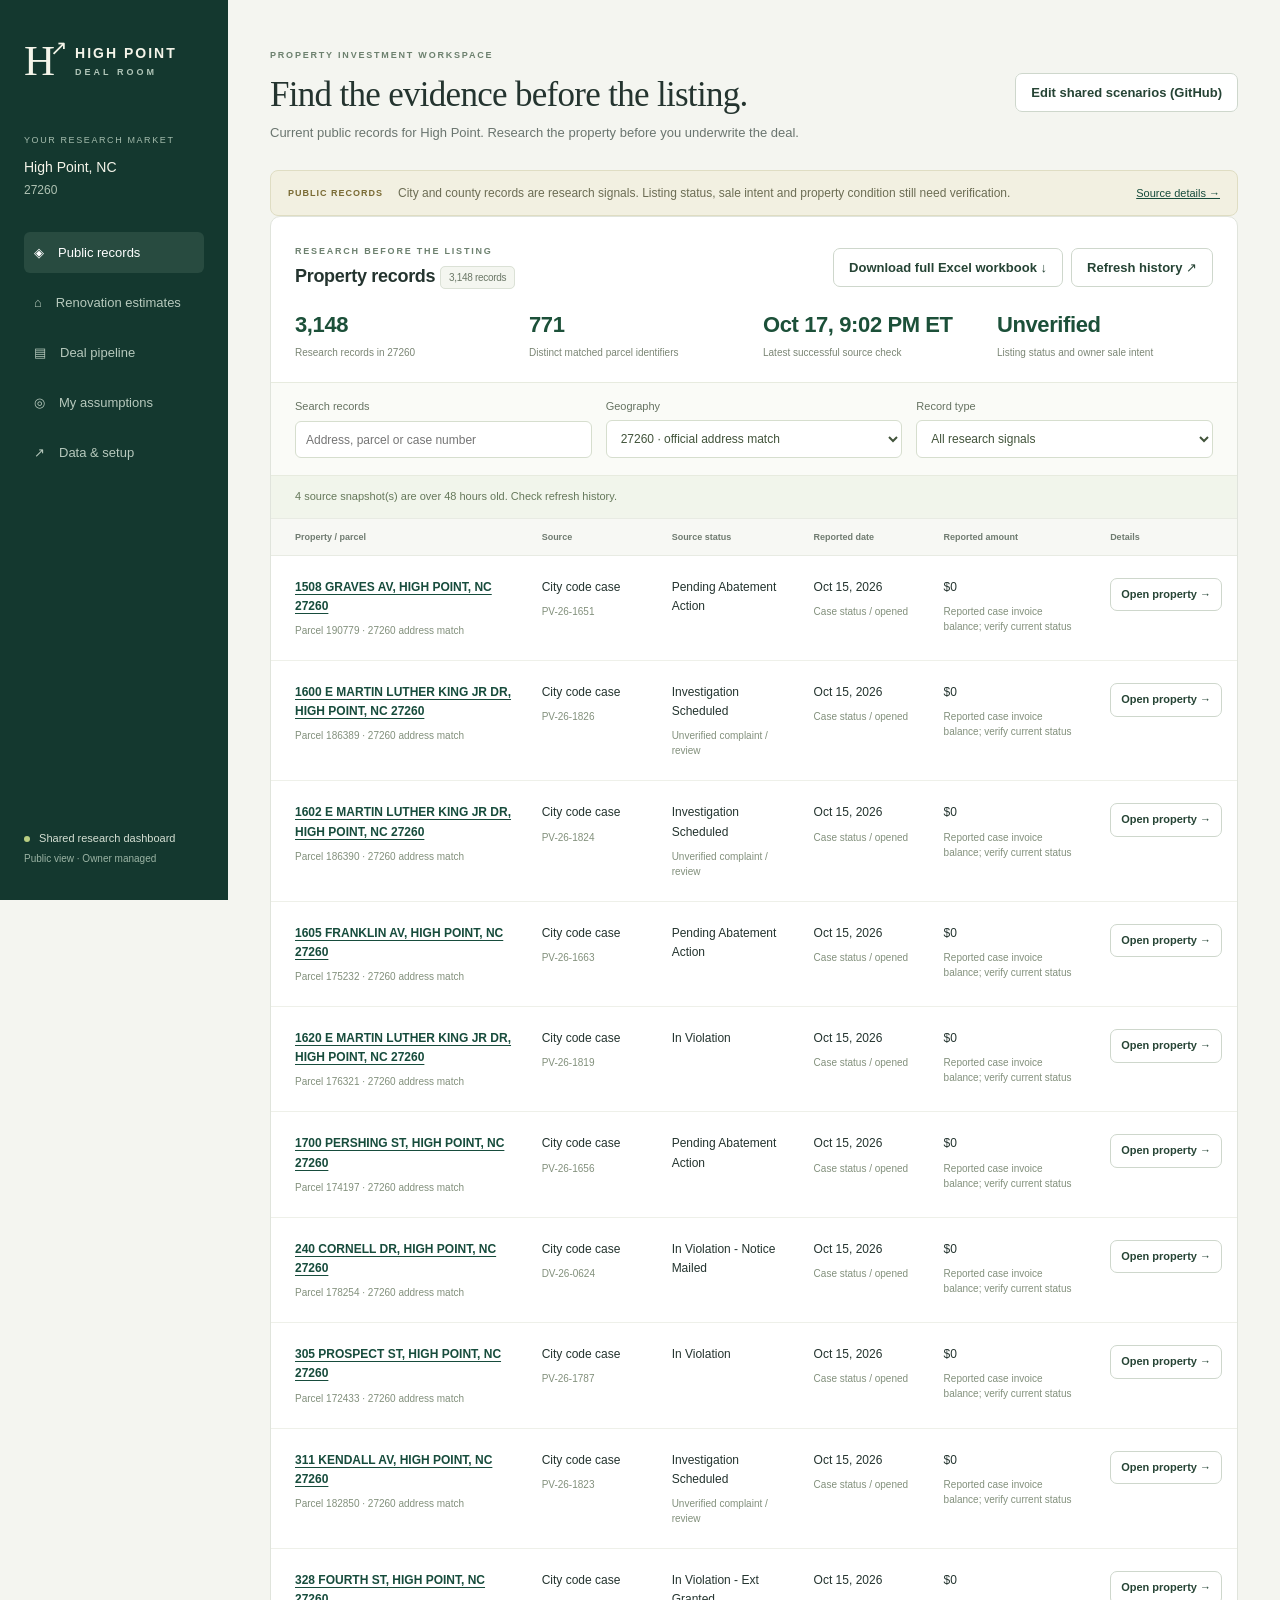
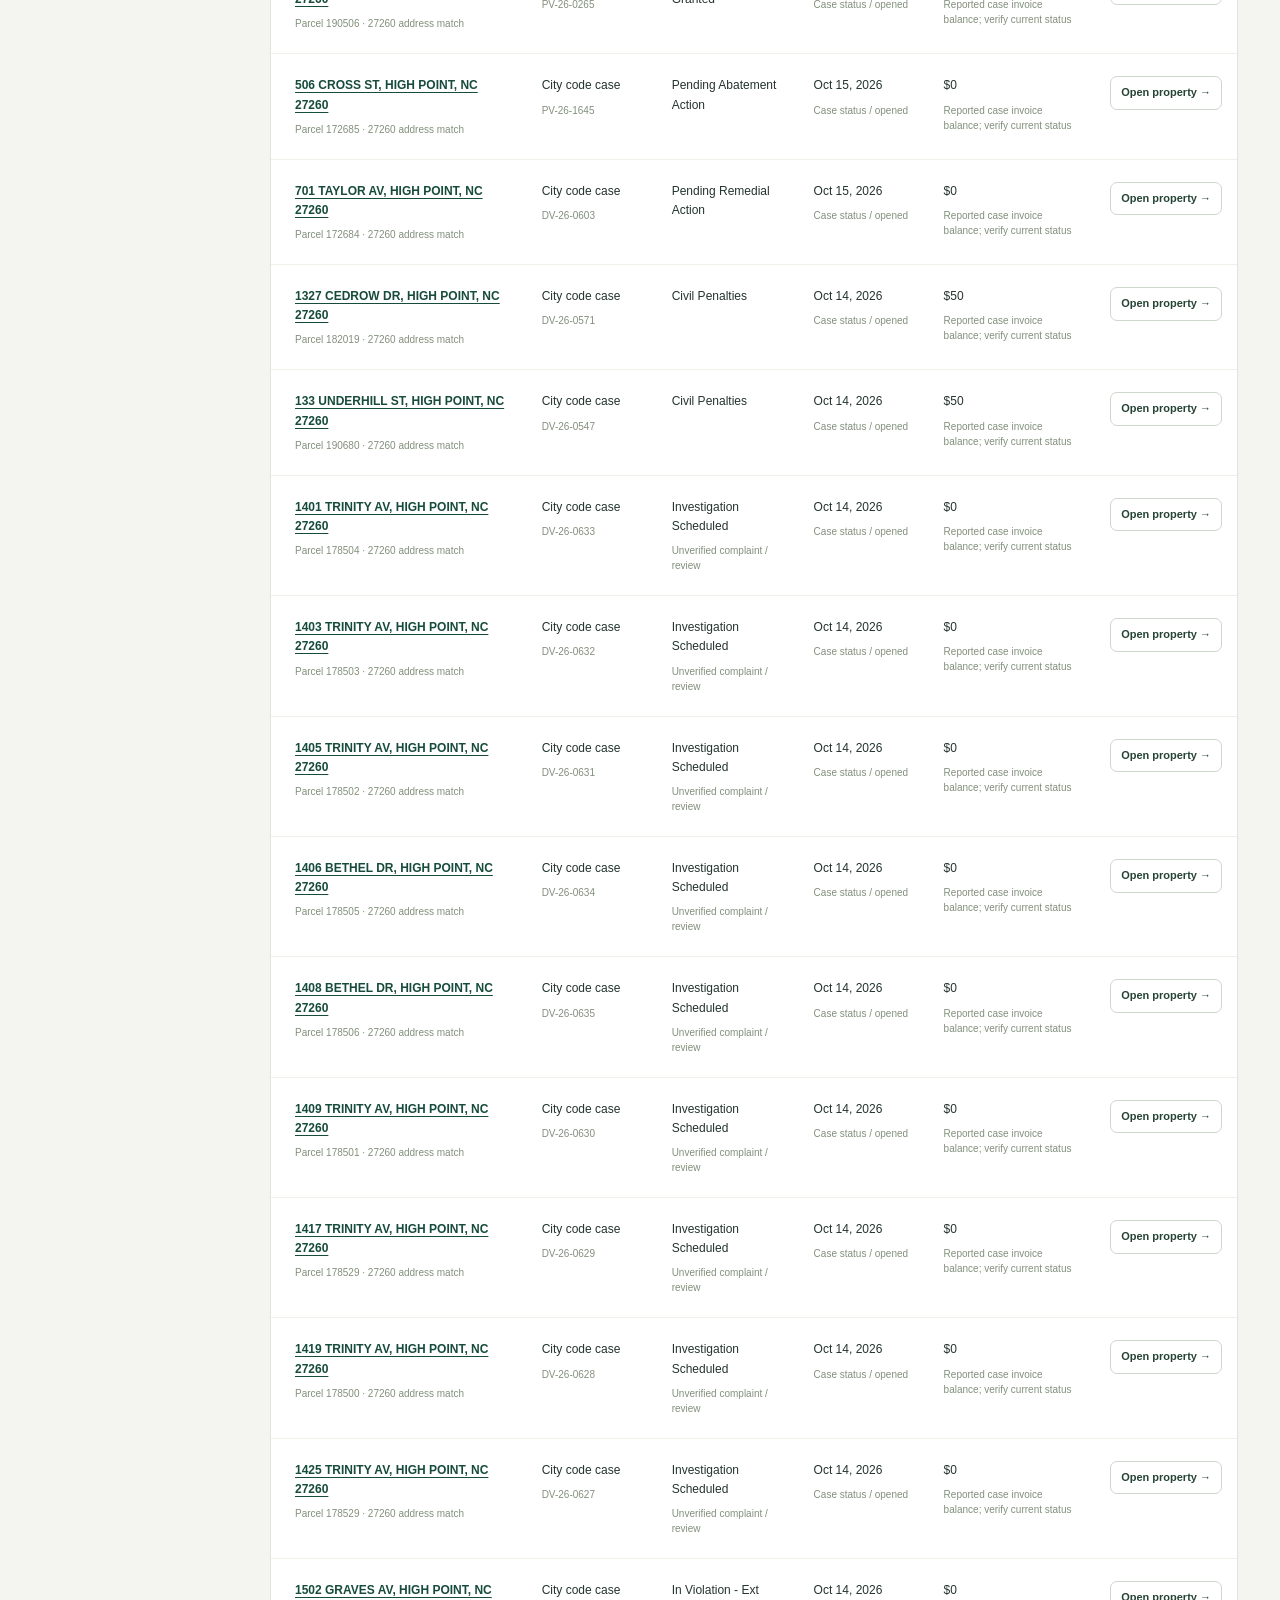
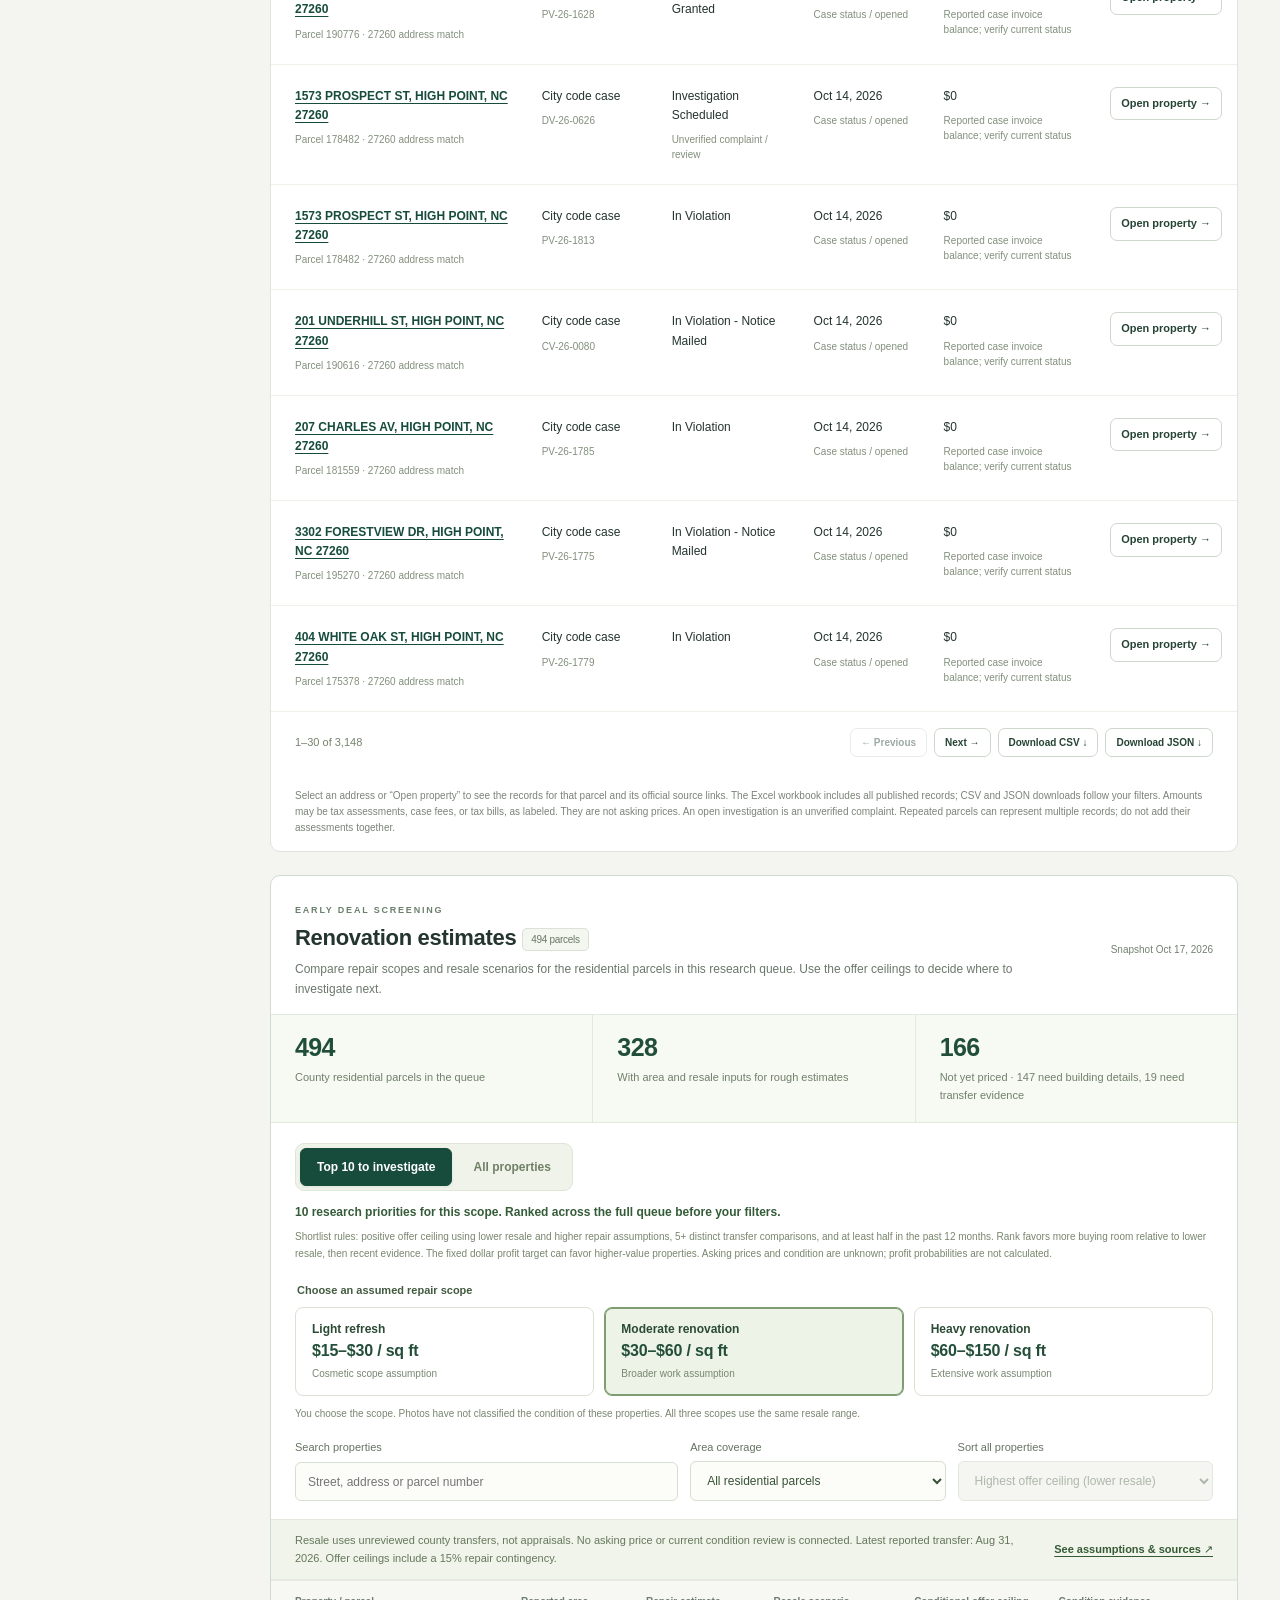
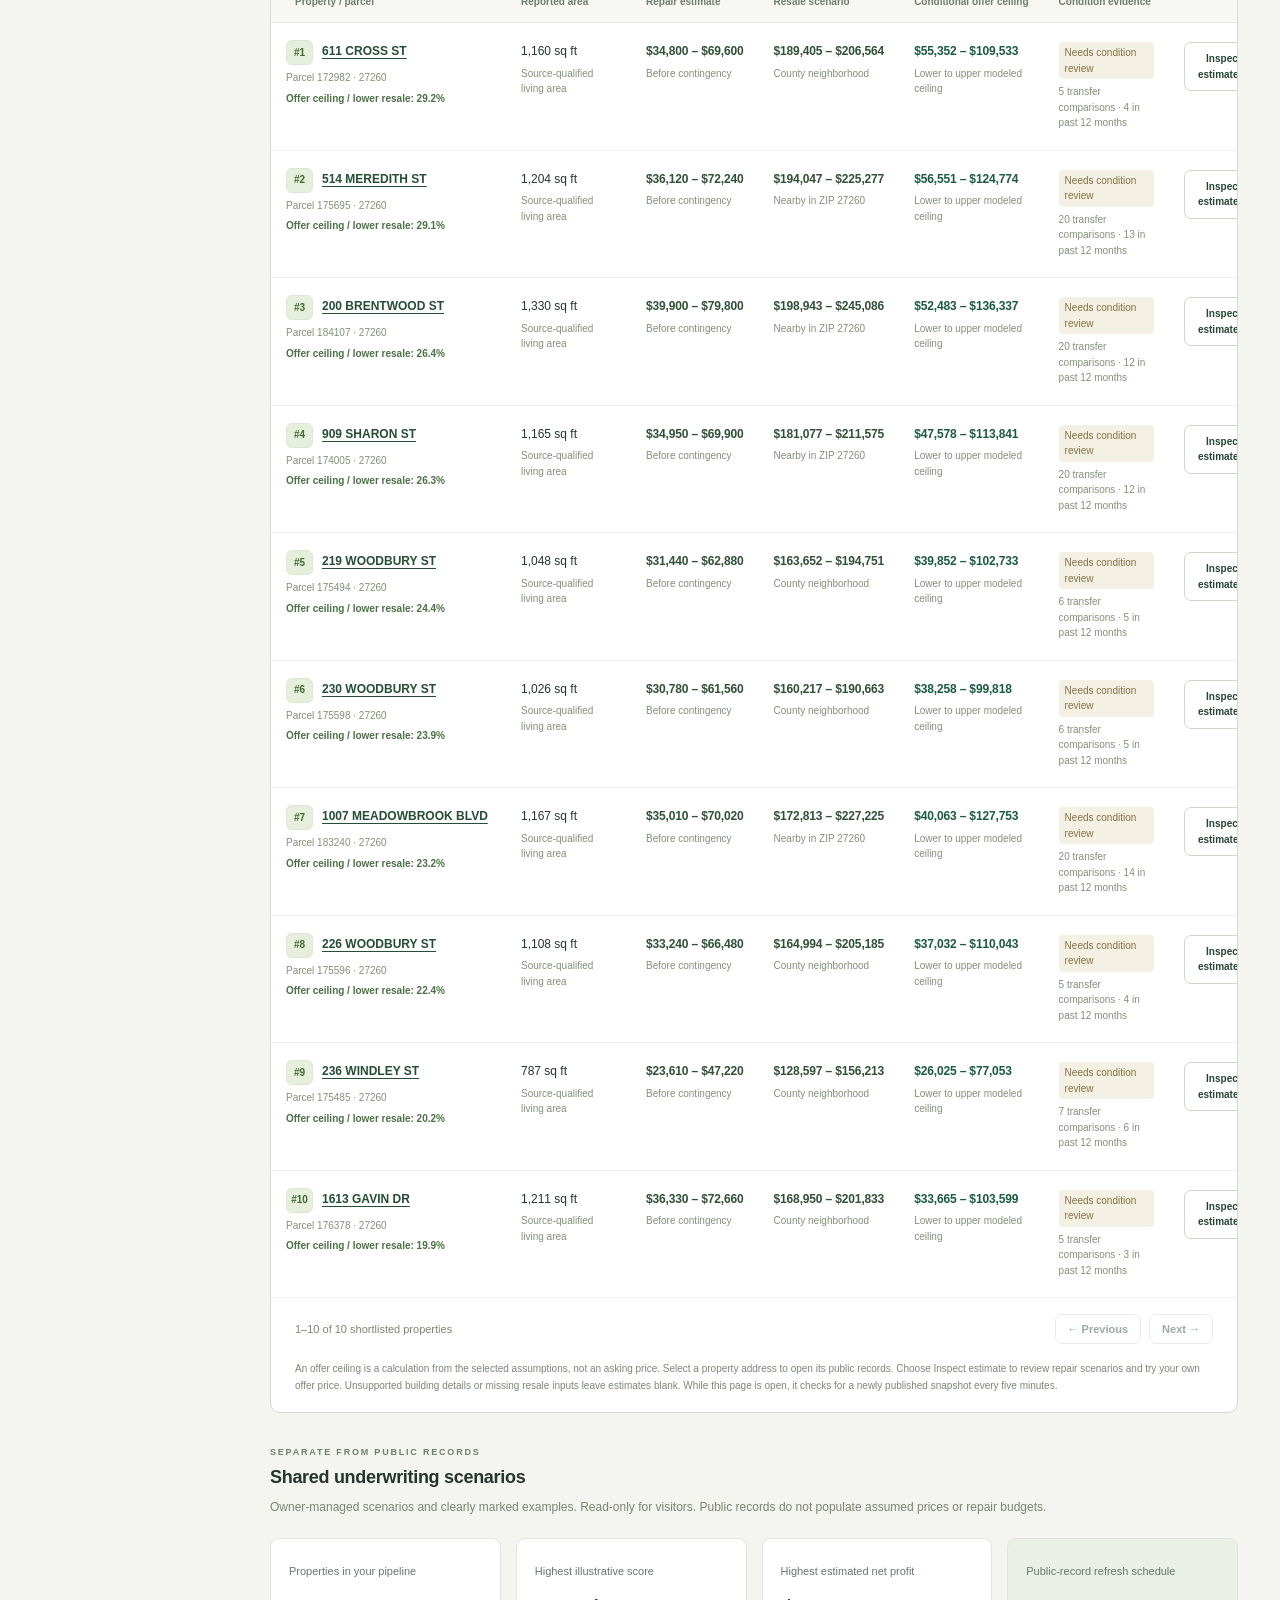
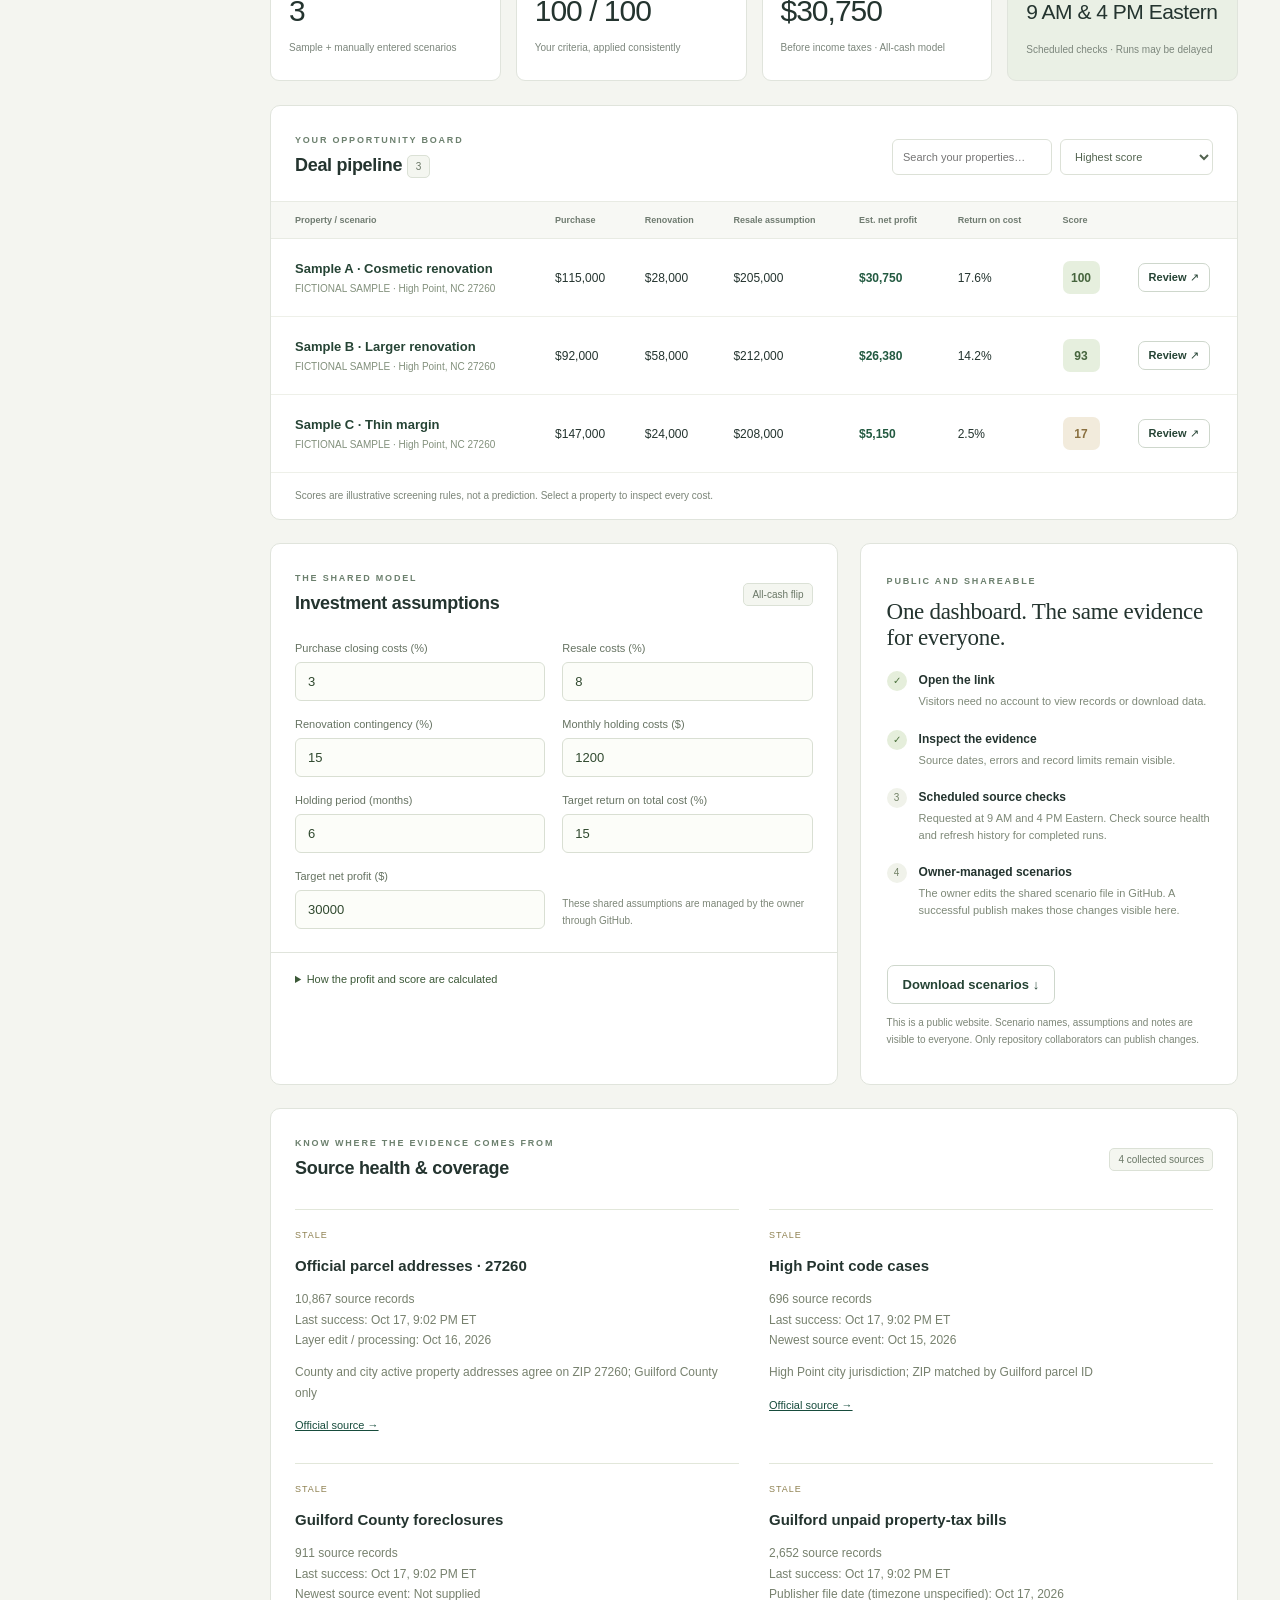
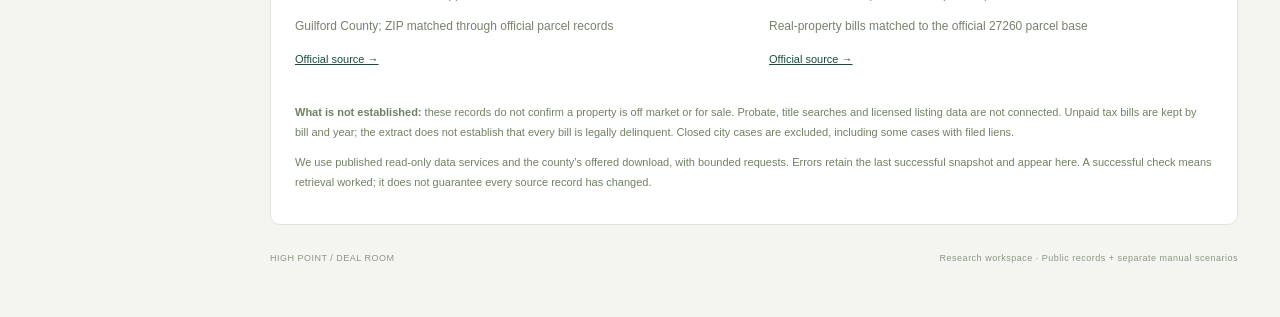
==== commit 138350a3: "Make property and county records directly navigable" ====
--- a/docs/index.html
+++ b/docs/index.html
@@ -1,6 +1,6 @@
 <!doctype html>
 <html lang="en">
-<head><meta charset="utf-8"><meta name="viewport" content="width=device-width,initial-scale=1"><meta name="description" content="High Point 27260 property research and transparent deal analysis."><title>High Point · Deal Room</title><link rel="stylesheet" href="style.css?v=property-links-1"><link rel="stylesheet" href="rough-estimates.css?v=renovation-top10-1"></head>
+<head><meta charset="utf-8"><meta name="viewport" content="width=device-width,initial-scale=1"><meta name="description" content="High Point 27260 property research and transparent deal analysis."><title>High Point · Deal Room</title><link rel="stylesheet" href="style.css?v=property-links-1"><link rel="stylesheet" href="rough-estimates.css?v=property-navigation-2"></head>
 <body>
 <aside class="sidebar"><a class="brand" href="#overview"><span class="brand-icon">H<span>↗</span></span><span>HIGH POINT<small>DEAL ROOM</small></span></a><div class="market-label">YOUR RESEARCH MARKET</div><div class="market">High Point, NC <span>27260</span></div><nav aria-label="Main navigation"><a href="#overview" class="active">◈ <span>Public records</span></a><a href="#renovation">⌂ <span>Renovation estimates</span></a><a href="#deals">▤ <span>Deal pipeline</span></a><a href="#assumptions">◎ <span>My assumptions</span></a><a href="#sources">↗ <span>Data & setup</span></a></nav><div class="sidebar-foot"><span class="status-dot"></span> Shared research dashboard<small>Public view · Owner managed</small></div></aside>
 <main id="overview"><header><div><span class="eyebrow">PROPERTY INVESTMENT WORKSPACE</span><h1>Find the evidence before the listing.</h1><p>Current public records for High Point. Research the property before you underwrite the deal.</p></div><div class="owner-controls"><a class="button" href="https://github.com/taher5352/highpoint-deal-room-web/edit/main/config/workspace.json" target="_blank" rel="noopener noreferrer">Edit shared scenarios (GitHub)</a></div></header>
@@ -14,7 +14,7 @@
 <div class="rough-toolbar"><label>Search properties<input id="rough-search" type="search" placeholder="Street, address or parcel number" autocomplete="off"></label><label>Area coverage<select id="rough-coverage" aria-label="Area coverage"><option value="all">All residential parcels</option><option value="estimated">With usable building area</option><option value="missing">Needs building verification</option></select></label><label>Sort all properties<select id="rough-sort" aria-label="Sort results"><option value="offer">Highest offer ceiling (lower resale)</option><option value="repair">Lowest estimated repair cost</option><option value="address">Address</option></select></label></div></div>
 <div class="rough-context"><span id="rough-context">Loading the latest estimate inputs…</span><button type="button" id="rough-show-method">See assumptions & sources ↗</button></div>
 <div class="table-wrap"><table class="rough-table"><thead><tr><th>Property / parcel</th><th>Reported area</th><th>Repair estimate</th><th>Resale scenario</th><th>Conditional offer ceiling</th><th>Condition evidence</th><th><span class="sr-only">Details</span></th></tr></thead><tbody id="rough-rows"><tr><td colspan="7" class="rough-loading">Loading property estimates…</td></tr></tbody></table></div>
-<div class="rough-footer"><span id="rough-pagination" role="status"></span><div><button id="rough-prev" type="button">← Previous</button><button id="rough-next" type="button">Next →</button></div></div><p class="rough-note">An offer ceiling is a calculation from the selected assumptions, not an asking price. Open a property to inspect the evidence and try your own offer price. Unsupported building details or missing resale inputs leave estimates blank. While this page is open, it checks for a newly published snapshot every five minutes.</p>
+<div class="rough-footer"><span id="rough-pagination" role="status"></span><div><button id="rough-prev" type="button">← Previous</button><button id="rough-next" type="button">Next →</button></div></div><p class="rough-note">An offer ceiling is a calculation from the selected assumptions, not an asking price. Select a property address to open its public records. Choose Inspect estimate to review repair scenarios and try your own offer price. Unsupported building details or missing resale inputs leave estimates blank. While this page is open, it checks for a newly published snapshot every five minutes.</p>
 </section>
 <div id="storage-warning" class="warning" hidden>The shared scenario file could not be loaded. Showing clearly marked fictional examples until the file is available.</div>
 <div class="sandbox-title"><span class="eyebrow">SEPARATE FROM PUBLIC RECORDS</span><h2>Shared underwriting scenarios</h2><p>Owner-managed scenarios and clearly marked examples. Read-only for visitors. Public records do not populate assumed prices or repair budgets.</p></div><section class="stats" aria-label="Pipeline summary"><article><span>Properties in your pipeline</span><strong id="count">—</strong><small>Sample + manually entered scenarios</small></article><article><span>Highest illustrative score</span><strong id="best-score">—</strong><small>Your criteria, applied consistently</small></article><article><span>Highest estimated net profit</span><strong id="best-profit">—</strong><small>Before income taxes · All-cash model</small></article><article class="schedule"><span>Public-record refresh schedule</span><strong id="schedule-state">Setup in progress</strong><small id="schedule-detail">Requested: 9 AM & 4 PM Eastern</small></article></section>
@@ -24,4 +24,4 @@
 <section id="sources" class="panel sources"><div class="section-head"><div><span class="eyebrow">KNOW WHERE THE EVIDENCE COMES FROM</span><h2>Source health & coverage</h2></div><span id="source-count" class="badge">Checking</span></div><div id="source-health" class="source-grid"></div><div class="source-limitations"><p><b>What is not established:</b> these records do not confirm a property is off market or for sale. Probate, title searches and licensed listing data are not connected. Unpaid tax bills are kept by bill and year; the extract does not establish that every bill is legally delinquent. Closed city cases are excluded, including some cases with filed liens.</p><p>We use published read-only data services and the county’s offered download, with bounded requests. Errors retain the last successful snapshot and appear here. A successful check means retrieval worked; it does not guarantee every source record has changed.</p></div></section>
 <footer><span>HIGH POINT / DEAL ROOM</span><span>Research workspace · Public records + separate manual scenarios</span></footer></main>
 <dialog id="editor"><form id="property-form"><div class="dialog-head"><div><span class="eyebrow">PROPERTY WORKSHEET</span><h2 id="editor-title">Review scenario</h2></div><button type="button" id="close" aria-label="Close property worksheet">✕</button></div><input name="id" type="hidden"><div class="edit-grid"><label class="wide">Property name or address<input name="name" maxlength="180" required placeholder="Enter an address you are researching"></label><label>Purchase price ($)<input name="purchase" type="number" min="1" max="100000000" step="1" required></label><label>Renovation budget ($)<input name="rehab" type="number" min="0" max="100000000" step="1" required></label><label>Resale assumption ($)<input name="resale" type="number" min="1" max="100000000" step="1" required></label><label>Research date<input name="researched" type="date"></label><label class="wide">Source URL (optional)<input name="source" type="url" maxlength="2000" placeholder="https://…"></label><label class="wide">Research notes<textarea name="notes" rows="3" maxlength="4000" placeholder="Condition, comparable sales, items to verify…"></textarea></label></div><div id="breakdown" class="breakdown"></div><p class="subtle">Market: High Point, NC 27260. Verify all inputs before making investment decisions.</p><div class="dialog-actions"><span class="subtle">Shared scenario · Read-only view</span><a class="button" href="https://github.com/taher5352/highpoint-deal-room-web/edit/main/config/workspace.json" target="_blank" rel="noopener noreferrer">Edit shared scenarios (GitHub)</a></div></form></dialog>
-<script src="model.js"></script><script src="app.js?v=scroll-top10-2"></script><script src="records.js?v=section-links-2"></script><script src="estimate-model.js?v=renovation-top10-1"></script><script src="rough-estimates.js?v=renovation-top10-2"></script></body></html>
+<script src="model.js"></script><script src="app.js?v=scroll-top10-2"></script><script src="records.js?v=property-navigation-2"></script><script src="estimate-model.js?v=renovation-top10-1"></script><script src="rough-estimates.js?v=property-navigation-2"></script></body></html>
--- a/docs/rough-estimates.css
+++ b/docs/rough-estimates.css
@@ -1,5 +1,7 @@
-.rough-panel{border-color:#cfdccf;scroll-margin-top:24px}.rough-panel .section-head{padding-bottom:14px}.rough-panel h2{font-size:22px}.rough-intro{max-width:720px;margin:8px 0 0;font-size:12px;line-height:1.7;color:#6b786b}.rough-status{font-size:10px;color:#71816f;white-space:nowrap}.rough-summary{display:grid;grid-template-columns:repeat(3,minmax(0,1fr));gap:1px;background:#e3e9df;border-block:1px solid #e3e9df}.rough-summary article{background:#f7f9f3;padding:18px 24px}.rough-summary strong{display:block;font-size:25px;letter-spacing:-.6px;font-weight:550;color:#214e39;margin-bottom:5px}.rough-summary span{font-size:11px;color:#71806b;line-height:1.5}.rough-controls{padding:22px 24px 18px}.rough-scope{border:0;margin:0 0 19px;padding:0;min-width:0}.rough-scope legend{font-size:11px;font-weight:650;color:#425b40;margin-bottom:11px}.rough-scope-grid{display:grid;grid-template-columns:repeat(3,minmax(0,1fr));gap:10px}.rough-scope label{position:relative;cursor:pointer;border:1px solid #dbe2d3;border-radius:8px;padding:14px 16px;gap:6px;background:#fff;transition:background .15s,border-color .15s}.rough-scope label:has(input:checked){background:#edf3e7;border-color:#7e9d73;box-shadow:inset 0 0 0 1px #7e9d73}.rough-scope label:has(input:focus-visible){outline:3px solid #bc933e;outline-offset:3px}.rough-scope input{position:absolute;opacity:0;width:1px;height:1px}.rough-scope b{font-size:12px;color:#2b4b34;font-weight:650}.rough-scope strong{font-size:16px;letter-spacing:-.2px;font-weight:550;color:#234f38}.rough-scope small{font-size:10px;line-height:1.5;color:#788771}.rough-scope-help{font-size:10px;line-height:1.6;color:#788570;margin:10px 0 0}.rough-toolbar{display:grid;grid-template-columns:minmax(220px,1.5fr) minmax(160px,1fr) minmax(160px,1fr);gap:12px}.rough-toolbar input,.rough-toolbar select{width:100%;font-size:12px;border:1px solid #d7dfd0;border-radius:6px;padding:11px 12px;background:#fcfdf9;color:#385235;min-width:0}.rough-context{display:flex;justify-content:space-between;align-items:center;gap:14px;padding:12px 24px;background:#f1f4eb;border-block:1px solid #e3e8dc;font-size:11px;color:#65785b;line-height:1.6}.rough-context button{border:0;background:none;padding:0;color:#365a35;font-size:11px;text-decoration:underline;text-underline-offset:3px;white-space:nowrap}.rough-table{white-space:normal;min-width:990px}.rough-table th{font-size:10px;line-height:1.5;white-space:nowrap}.rough-table td{font-size:12px;padding:19px 15px;vertical-align:top;line-height:1.55;min-width:125px}.rough-table td:first-child{min-width:235px;max-width:280px}.rough-table td:last-child{min-width:110px}.rough-table td small{font-size:10px;line-height:1.55;margin-top:5px;color:#829078}.rough-table .rough-address{padding:0;border:0;background:none;text-align:left;font-weight:650;color:#264d35;font-size:12px;line-height:1.5}.rough-table .rough-address:hover{text-decoration:underline}.rough-table .rough-money{display:block;white-space:nowrap;font-weight:600;color:#315137;letter-spacing:-.15px}.rough-table .rough-offer{color:#1b5b40}.rough-table .rough-unknown{color:#8b7954;font-size:11px}.rough-table .rough-review{font-size:10px;background:#f4f0e4;color:#827245;display:inline-block;padding:3px 6px;border-radius:4px}.rough-table .rough-open{font-size:10px;padding:8px 9px}.rough-footer{display:flex;justify-content:space-between;align-items:center;padding:16px 24px;gap:12px;font-size:11px;color:#7a8672}.rough-footer>div{display:flex;gap:8px}.rough-footer button{padding:8px 12px;font-size:11px}.rough-note{padding:0 24px 18px;font-size:10px;line-height:1.7;color:#7c8675;margin:0}.rough-loading{padding:36px 24px;font-size:12px;color:#78866e}.rough-error{color:#98624c;background:#fbf1e9;padding:18px 24px;font-size:12px;line-height:1.7}.rough-empty{padding:35px;text-align:center;color:#78886c;font-size:12px}.rough-dialog{width:min(760px,100vw);max-width:100vw;height:100dvh;max-height:100dvh;margin:0 0 0 auto;border-radius:12px 0 0 12px;border:0;border-left:1px solid #d7dfce;padding:0;overflow:auto}.rough-dialog::backdrop{background:#11291d6b;backdrop-filter:blur(3px)}.rough-dialog-head{position:sticky;top:0;background:#fff;z-index:2;border-bottom:1px solid #e4e9de;padding:24px 28px 19px;display:flex;align-items:flex-start;justify-content:space-between;gap:15px}.rough-dialog-head h2{font-size:21px;line-height:1.35;max-width:560px;margin:10px 0 7px}.rough-dialog-head p{font-size:11px;color:#7e8b75;margin:0;line-height:1.6}.rough-dialog-head button{padding:7px 10px;border:0;font-size:17px}.rough-detail-body{padding:22px 28px 30px}.rough-evidence-note{padding:13px 15px;background:#f6f1e5;border:1px solid #ebe2cb;border-radius:7px;color:#82724e;font-size:11px;line-height:1.7;margin:0 0 21px}.rough-detail-metrics{display:grid;grid-template-columns:1fr 1fr;gap:14px;margin-bottom:23px}.rough-detail-metrics article{border:1px solid #dfe7d7;border-radius:8px;padding:16px}.rough-detail-metrics span{display:block;font-size:10px;color:#7b8871;margin-bottom:9px}.rough-detail-metrics strong{font-size:21px;font-weight:550;letter-spacing:-.5px;color:#285237;display:block}.rough-detail-metrics small{font-size:10px;color:#7c886f;line-height:1.6;display:block;margin-top:7px}.rough-detail-section{border-top:1px solid #e3e8dd;padding-top:19px;margin-top:21px}.rough-detail-section h3{font-size:13px;color:#385436;margin:0 0 12px}.rough-detail-section p{font-size:11px;color:#78866e;line-height:1.75;margin:8px 0}.rough-comparison{width:100%;min-width:0;white-space:normal}.rough-comparison th,.rough-comparison td{padding:11px 9px;font-size:11px;min-width:0!important;white-space:normal;vertical-align:top;line-height:1.6}.rough-comparison th:first-child,.rough-comparison td:first-child{padding-left:0;width:24%}.rough-comparison th:last-child,.rough-comparison td:last-child{padding-right:0}.rough-comparison tr.rough-selected td{background:#f1f5eb;color:#31592e}.rough-comparison td b{display:block;font-weight:600}.rough-comparison td small{font-size:9px;margin-top:3px}.rough-comparison td button{border:0;background:none;padding:0;font:inherit;font-weight:600;color:inherit;text-align:left}.rough-offer-input{background:#f4f7ef;border:1px solid #dfe7d7;border-radius:9px;padding:18px;margin-top:23px}.rough-offer-input h3{margin:0 0 8px;font-size:14px}.rough-offer-input p{font-size:11px;line-height:1.7;color:#7b8872;margin:0 0 13px}.rough-offer-input label{max-width:320px}.rough-offer-input input{font-size:17px;font-weight:550;background:#fff}.rough-offer-result{display:grid;grid-template-columns:1fr 1fr;gap:13px;margin-top:15px;padding-top:14px;border-top:1px solid #dfe6d7}.rough-offer-result span{font-size:10px;color:#77866b;display:block}.rough-offer-result strong{font-size:20px;color:#305d3b;display:block;margin-top:6px;font-weight:550}.rough-offer-result strong.rough-negative{color:#a35b42}.rough-offer-result small{grid-column:1/-1;font-size:10px;color:#849076;line-height:1.6}.rough-source-card{border:1px solid #e1e7db;border-radius:7px;padding:13px 15px;margin-top:10px}.rough-source-card a{font-size:11px;font-weight:600;text-underline-offset:3px}.rough-source-card p{font-size:10px;line-height:1.7;margin:6px 0 0}.rough-assumptions-list{display:grid;grid-template-columns:1fr 1fr;gap:9px 20px;margin:12px 0}.rough-assumptions-list div{display:flex;justify-content:space-between;gap:12px;font-size:10px;color:#7e8c73;border-bottom:1px solid #edf0e8;padding-bottom:8px}.rough-assumptions-list strong{color:#45613d;font-weight:550;white-space:nowrap}.rough-detail-links{display:flex;flex-wrap:wrap;gap:9px;margin-top:23px}.rough-detail-links a{font-size:11px;padding:10px 12px}.rough-comp-empty{border:1px dashed #dce3d3;padding:15px;border-radius:7px;color:#7d896f;font-size:11px;line-height:1.7}.rough-source-dialog{height:auto;max-height:92dvh;margin:auto;border-radius:12px;width:min(700px,95vw)}
+.rough-panel{border-color:#cfdccf;scroll-margin-top:24px}.rough-panel .section-head{padding-bottom:14px}.rough-panel h2{font-size:22px}.rough-intro{max-width:720px;margin:8px 0 0;font-size:12px;line-height:1.7;color:#6b786b}.rough-status{font-size:10px;color:#71816f;white-space:nowrap}.rough-summary{display:grid;grid-template-columns:repeat(3,minmax(0,1fr));gap:1px;background:#e3e9df;border-block:1px solid #e3e9df}.rough-summary article{background:#f7f9f3;padding:18px 24px}.rough-summary strong{display:block;font-size:25px;letter-spacing:-.6px;font-weight:550;color:#214e39;margin-bottom:5px}.rough-summary span{font-size:11px;color:#71806b;line-height:1.5}.rough-controls{padding:22px 24px 18px}.rough-scope{border:0;margin:0 0 19px;padding:0;min-width:0}.rough-scope legend{font-size:11px;font-weight:650;color:#425b40;margin-bottom:11px}.rough-scope-grid{display:grid;grid-template-columns:repeat(3,minmax(0,1fr));gap:10px}.rough-scope label{position:relative;cursor:pointer;border:1px solid #dbe2d3;border-radius:8px;padding:14px 16px;gap:6px;background:#fff;transition:background .15s,border-color .15s}.rough-scope label:has(input:checked){background:#edf3e7;border-color:#7e9d73;box-shadow:inset 0 0 0 1px #7e9d73}.rough-scope label:has(input:focus-visible){outline:3px solid #bc933e;outline-offset:3px}.rough-scope input{position:absolute;opacity:0;width:1px;height:1px}.rough-scope b{font-size:12px;color:#2b4b34;font-weight:650}.rough-scope strong{font-size:16px;letter-spacing:-.2px;font-weight:550;color:#234f38}.rough-scope small{font-size:10px;line-height:1.5;color:#788771}.rough-scope-help{font-size:10px;line-height:1.6;color:#788570;margin:10px 0 0}.rough-toolbar{display:grid;grid-template-columns:minmax(220px,1.5fr) minmax(160px,1fr) minmax(160px,1fr);gap:12px}.rough-toolbar input,.rough-toolbar select{width:100%;font-size:12px;border:1px solid #d7dfd0;border-radius:6px;padding:11px 12px;background:#fcfdf9;color:#385235;min-width:0}.rough-context{display:flex;justify-content:space-between;align-items:center;gap:14px;padding:12px 24px;background:#f1f4eb;border-block:1px solid #e3e8dc;font-size:11px;color:#65785b;line-height:1.6}.rough-context button{border:0;background:none;padding:0;color:#365a35;font-size:11px;text-decoration:underline;text-underline-offset:3px;white-space:nowrap}.rough-table{white-space:normal;min-width:990px}.rough-table th{font-size:10px;line-height:1.5;white-space:nowrap}.rough-table td{font-size:12px;padding:19px 15px;vertical-align:top;line-height:1.55;min-width:125px}.rough-table td:first-child{min-width:235px;max-width:280px}.rough-table td:last-child{min-width:110px}.rough-table td small{font-size:10px;line-height:1.55;margin-top:5px;color:#829078}.rough-table .rough-address{padding:0;border:0;background:none;text-align:left;font-weight:650;color:#264d35;font-size:12px;line-height:1.5;text-decoration:underline;text-underline-offset:3px;cursor:pointer}.rough-table .rough-address:hover{text-decoration:underline}.rough-table .rough-money{display:block;white-space:nowrap;font-weight:600;color:#315137;letter-spacing:-.15px}.rough-table .rough-offer{color:#1b5b40}.rough-table .rough-unknown{color:#8b7954;font-size:11px}.rough-table .rough-review{font-size:10px;background:#f4f0e4;color:#827245;display:inline-block;padding:3px 6px;border-radius:4px}.rough-table .rough-open{font-size:10px;padding:8px 9px}.rough-footer{display:flex;justify-content:space-between;align-items:center;padding:16px 24px;gap:12px;font-size:11px;color:#7a8672}.rough-footer>div{display:flex;gap:8px}.rough-footer button{padding:8px 12px;font-size:11px}.rough-note{padding:0 24px 18px;font-size:10px;line-height:1.7;color:#7c8675;margin:0}.rough-loading{padding:36px 24px;font-size:12px;color:#78866e}.rough-error{color:#98624c;background:#fbf1e9;padding:18px 24px;font-size:12px;line-height:1.7}.rough-empty{padding:35px;text-align:center;color:#78886c;font-size:12px}.rough-dialog{width:min(760px,100vw);max-width:100vw;height:100dvh;max-height:100dvh;margin:0 0 0 auto;border-radius:12px 0 0 12px;border:0;border-left:1px solid #d7dfce;padding:0;overflow:auto}.rough-dialog::backdrop{background:#11291d6b;backdrop-filter:blur(3px)}.rough-dialog-head{position:sticky;top:0;background:#fff;z-index:2;border-bottom:1px solid #e4e9de;padding:24px 28px 19px;display:flex;align-items:flex-start;justify-content:space-between;gap:15px}.rough-dialog-head h2{font-size:21px;line-height:1.35;max-width:560px;margin:10px 0 7px}.rough-dialog-head p{font-size:11px;color:#7e8b75;margin:0;line-height:1.6}.rough-dialog-head button{padding:7px 10px;border:0;font-size:17px}.rough-detail-body{padding:22px 28px 30px}.rough-evidence-note{padding:13px 15px;background:#f6f1e5;border:1px solid #ebe2cb;border-radius:7px;color:#82724e;font-size:11px;line-height:1.7;margin:0 0 21px}.rough-detail-metrics{display:grid;grid-template-columns:1fr 1fr;gap:14px;margin-bottom:23px}.rough-detail-metrics article{border:1px solid #dfe7d7;border-radius:8px;padding:16px}.rough-detail-metrics span{display:block;font-size:10px;color:#7b8871;margin-bottom:9px}.rough-detail-metrics strong{font-size:21px;font-weight:550;letter-spacing:-.5px;color:#285237;display:block}.rough-detail-metrics small{font-size:10px;color:#7c886f;line-height:1.6;display:block;margin-top:7px}.rough-detail-section{border-top:1px solid #e3e8dd;padding-top:19px;margin-top:21px}.rough-detail-section h3{font-size:13px;color:#385436;margin:0 0 12px}.rough-detail-section p{font-size:11px;color:#78866e;line-height:1.75;margin:8px 0}.rough-comparison{width:100%;min-width:0;white-space:normal}.rough-comparison th,.rough-comparison td{padding:11px 9px;font-size:11px;min-width:0!important;white-space:normal;vertical-align:top;line-height:1.6}.rough-comparison th:first-child,.rough-comparison td:first-child{padding-left:0;width:24%}.rough-comparison th:last-child,.rough-comparison td:last-child{padding-right:0}.rough-comparison tr.rough-selected td{background:#f1f5eb;color:#31592e}.rough-comparison td b{display:block;font-weight:600}.rough-comparison td small{font-size:9px;margin-top:3px}.rough-comparison td button{border:0;background:none;padding:0;font:inherit;font-weight:600;color:inherit;text-align:left}.rough-offer-input{background:#f4f7ef;border:1px solid #dfe7d7;border-radius:9px;padding:18px;margin-top:23px}.rough-offer-input h3{margin:0 0 8px;font-size:14px}.rough-offer-input p{font-size:11px;line-height:1.7;color:#7b8872;margin:0 0 13px}.rough-offer-input label{max-width:320px}.rough-offer-input input{font-size:17px;font-weight:550;background:#fff}.rough-offer-result{display:grid;grid-template-columns:1fr 1fr;gap:13px;margin-top:15px;padding-top:14px;border-top:1px solid #dfe6d7}.rough-offer-result span{font-size:10px;color:#77866b;display:block}.rough-offer-result strong{font-size:20px;color:#305d3b;display:block;margin-top:6px;font-weight:550}.rough-offer-result strong.rough-negative{color:#a35b42}.rough-offer-result small{grid-column:1/-1;font-size:10px;color:#849076;line-height:1.6}.rough-source-card{border:1px solid #e1e7db;border-radius:7px;padding:13px 15px;margin-top:10px}.rough-source-card a{font-size:11px;font-weight:600;text-underline-offset:3px}.rough-source-card p{font-size:10px;line-height:1.7;margin:6px 0 0}.rough-assumptions-list{display:grid;grid-template-columns:1fr 1fr;gap:9px 20px;margin:12px 0}.rough-assumptions-list div{display:flex;justify-content:space-between;gap:12px;font-size:10px;color:#7e8c73;border-bottom:1px solid #edf0e8;padding-bottom:8px}.rough-assumptions-list strong{color:#45613d;font-weight:550;white-space:nowrap}.rough-detail-links{display:flex;flex-wrap:wrap;gap:9px;margin-top:23px}.rough-detail-links a{font-size:11px;padding:10px 12px}.rough-comp-empty{border:1px dashed #dce3d3;padding:15px;border-radius:7px;color:#7d896f;font-size:11px;line-height:1.7}.rough-source-dialog{height:auto;max-height:92dvh;margin:auto;border-radius:12px;width:min(700px,95vw)}
 @media(max-width:1000px){.rough-toolbar{grid-template-columns:1fr 1fr}.rough-toolbar label:first-child{grid-column:1/-1}.rough-scope label{padding:13px 12px}.rough-scope strong{font-size:14px}.rough-context{align-items:flex-start}.rough-context span{max-width:75%}}
 @media(max-width:700px){.rough-panel h2{font-size:20px}.rough-panel .section-head{padding:21px 17px 16px}.rough-status{font-size:9px}.rough-summary article{padding:15px}.rough-summary strong{font-size:23px}.rough-summary span{font-size:10px}.rough-controls{padding:18px 15px}.rough-scope-grid{gap:7px}.rough-scope label{padding:12px 9px;gap:7px}.rough-scope b{font-size:11px}.rough-scope strong{font-size:12px}.rough-scope small{font-size:9px}.rough-toolbar{gap:10px}.rough-toolbar label{font-size:10px}.rough-toolbar input,.rough-toolbar select{font-size:11px}.rough-context{padding:12px 15px;flex-wrap:wrap;gap:6px}.rough-context span{max-width:none}.rough-context button{font-size:10px}.rough-table{display:block;min-width:0;white-space:normal}.rough-table thead{display:none}.rough-table tbody{display:grid;gap:12px;padding:13px 15px;background:#f8faf5}.rough-table tr{display:grid;grid-template-columns:1fr 1fr;background:#fff;border:1px solid #dee6d6;border-radius:8px;padding:16px;gap:14px 10px}.rough-table td{padding:0!important;border:0;font-size:11px;min-width:0!important;max-width:none!important}.rough-table td:first-child{grid-column:1/-1;padding-bottom:11px!important;border-bottom:1px solid #edf0e7}.rough-table td[data-label]:before{content:attr(data-label);display:block;font-size:9px;color:#89937e;margin-bottom:5px}.rough-table td:last-child{display:flex;justify-content:flex-end;align-items:flex-end}.rough-table .rough-address{font-size:13px}.rough-table .rough-money{font-size:13px;white-space:normal}.rough-table td small{font-size:9px;margin-top:4px}.rough-table .rough-open{font-size:10px}.rough-footer{padding:15px;flex-wrap:wrap;font-size:10px}.rough-footer>div{margin-left:auto}.rough-note{padding:0 15px 17px;font-size:9px}.rough-dialog{border-radius:0;width:100vw}.rough-dialog-head{padding:20px}.rough-dialog-head h2{font-size:20px}.rough-detail-body{padding:19px 20px 28px}.rough-detail-metrics{gap:10px}.rough-detail-metrics article{padding:13px}.rough-detail-metrics strong{font-size:18px}.rough-detail-metrics small{font-size:9px}.rough-comparison th,.rough-comparison td{font-size:10px;padding:11px 6px}.rough-assumptions-list{grid-template-columns:1fr}.rough-offer-input{padding:16px}.rough-offer-result strong{font-size:18px}.rough-source-dialog{border-radius:10px;width:95vw;margin:auto}}
 .rough-project-cost{grid-column:1/-1;padding-bottom:4px}.rough-cost-lines{grid-column:1/-1;display:grid;gap:10px;border-top:1px solid #e0e6d8;padding-top:14px}.rough-cost-lines>div{display:flex;align-items:baseline;justify-content:space-between;gap:12px}.rough-cost-lines b{font-size:11px;font-weight:550;color:#48633e;white-space:nowrap}.rough-cost-lines span{line-height:1.5}
 .rough-viewbar{padding:20px 24px 0}.rough-view-toggle{display:inline-flex;padding:4px;background:#eff3e9;border:1px solid #dfe6d7;border-radius:9px;gap:4px}.rough-view-toggle button{border-color:transparent;background:transparent;font-size:12px;padding:11px 16px;border-radius:6px;color:#708066}.rough-view-toggle button[aria-pressed="true"]{background:#174c3c;color:#fff;border-color:#174c3c;box-shadow:0 1px 3px #174c3c14}.rough-viewbar p{font-size:11px;color:#78866d;line-height:1.7;margin:11px 0 0}.rough-viewbar #rough-shortlist-summary{color:#355c39;font-weight:600;font-size:12px}.rough-viewbar #rough-shortlist-rules{font-size:10px;margin-top:6px;max-width:950px}.rough-property-title{display:flex;align-items:flex-start;gap:9px}.rough-rank{display:inline-flex;align-items:center;justify-content:center;min-width:27px;height:25px;flex-shrink:0;border-radius:6px;background:#e6efdc;border:1px solid #dce7d2;color:#426638;font-size:10px;font-weight:700;margin-top:-2px}.rough-rank-caption{font-weight:600;color:#4c7045!important}.rough-table .rough-empty button{margin-top:10px;font-size:11px}.rough-toolbar select:disabled{background:#f1f3ed;color:#8e9987;cursor:default}@media(max-width:700px){.rough-viewbar{padding:18px 15px 0}.rough-view-toggle{display:flex;width:100%}.rough-view-toggle button{flex:1;padding:11px 10px;font-size:11px}.rough-viewbar #rough-shortlist-summary{font-size:11px}.rough-viewbar #rough-shortlist-rules{font-size:9px;line-height:1.7}.rough-rank{min-width:25px;height:23px;font-size:9px}}
+
+.rough-record-links{display:flex;gap:8px;margin:15px 0 0;padding:0}.rough-record-links a{color:var(--green);border:1px solid #ced7cc;font-size:11px;padding:10px 12px}.rough-record-links a:first-child{background:var(--green);color:#fff;border-color:var(--green)}.rough-record-links a:hover{text-decoration:underline;text-underline-offset:3px}.rough-record-links a:first-child:hover{background:#23624d}.rough-detail-links a,.rough-source-card a,.rough-comparison a{cursor:pointer}
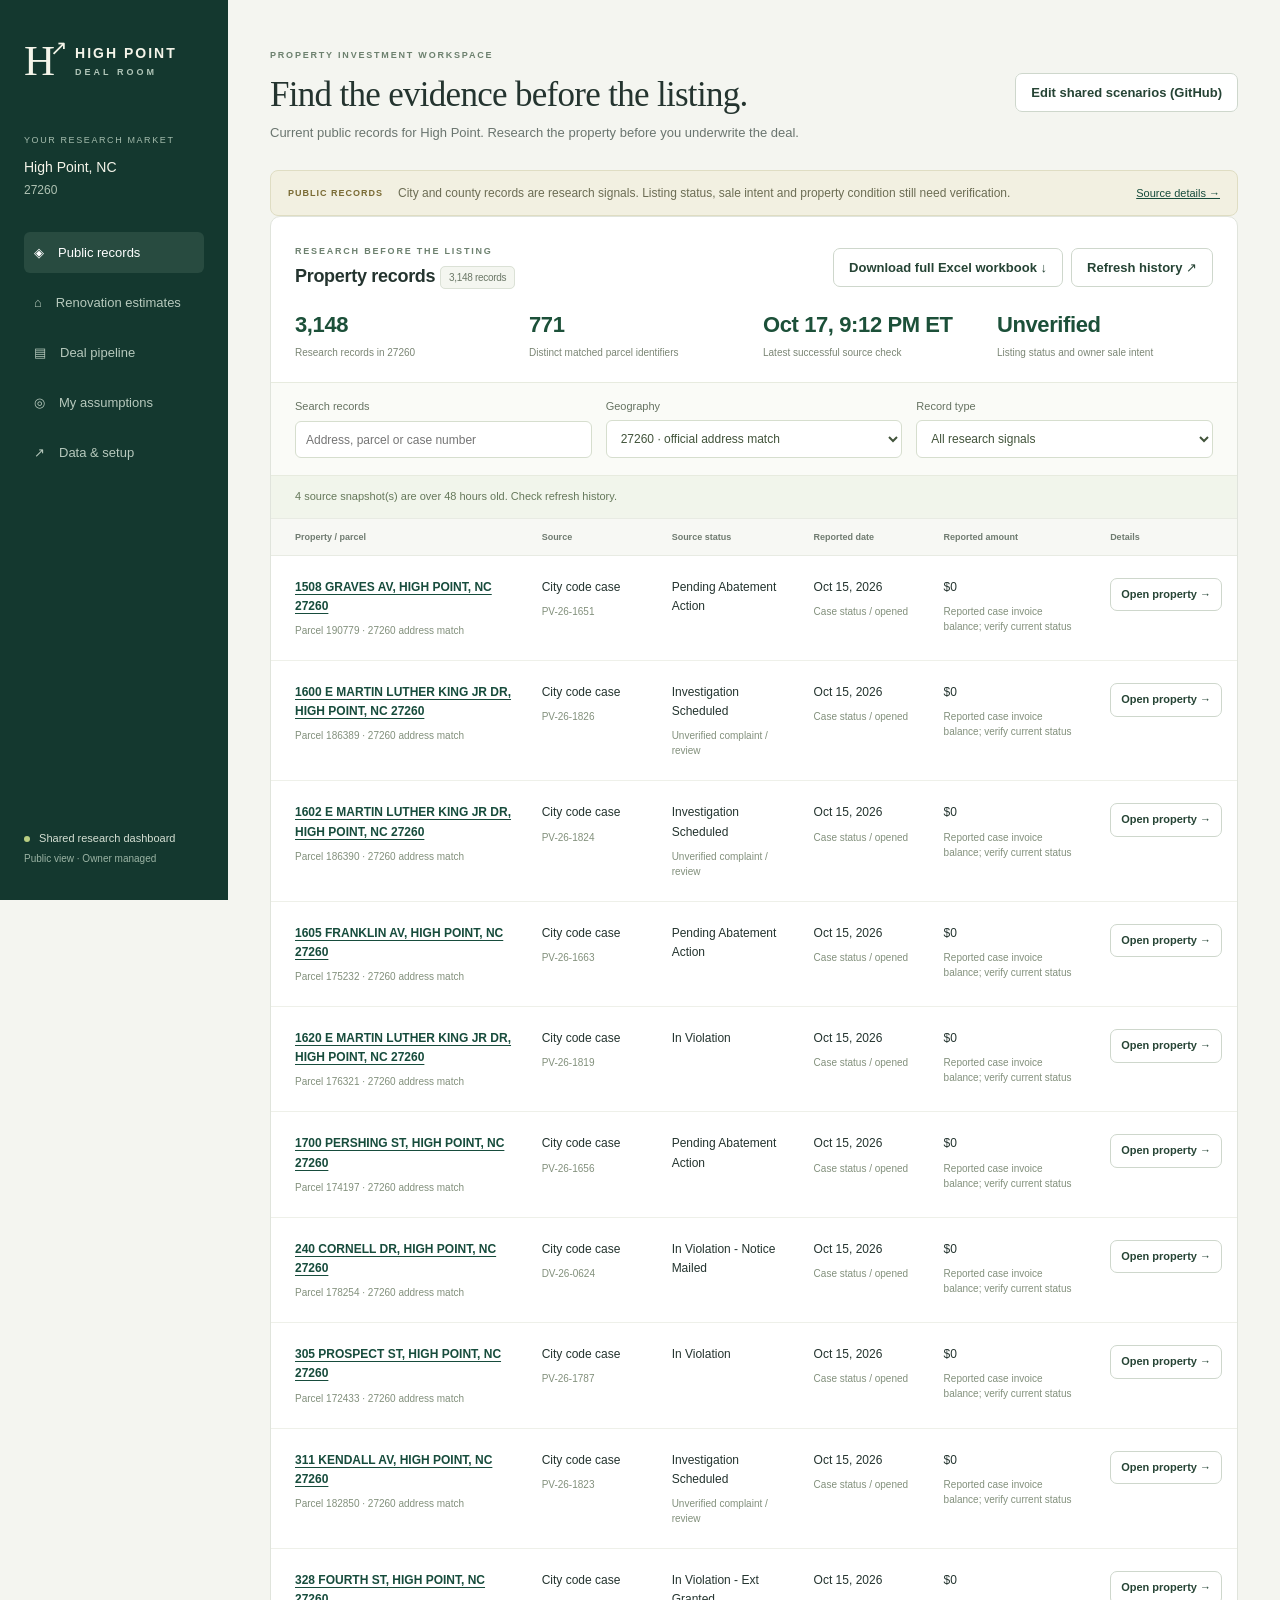
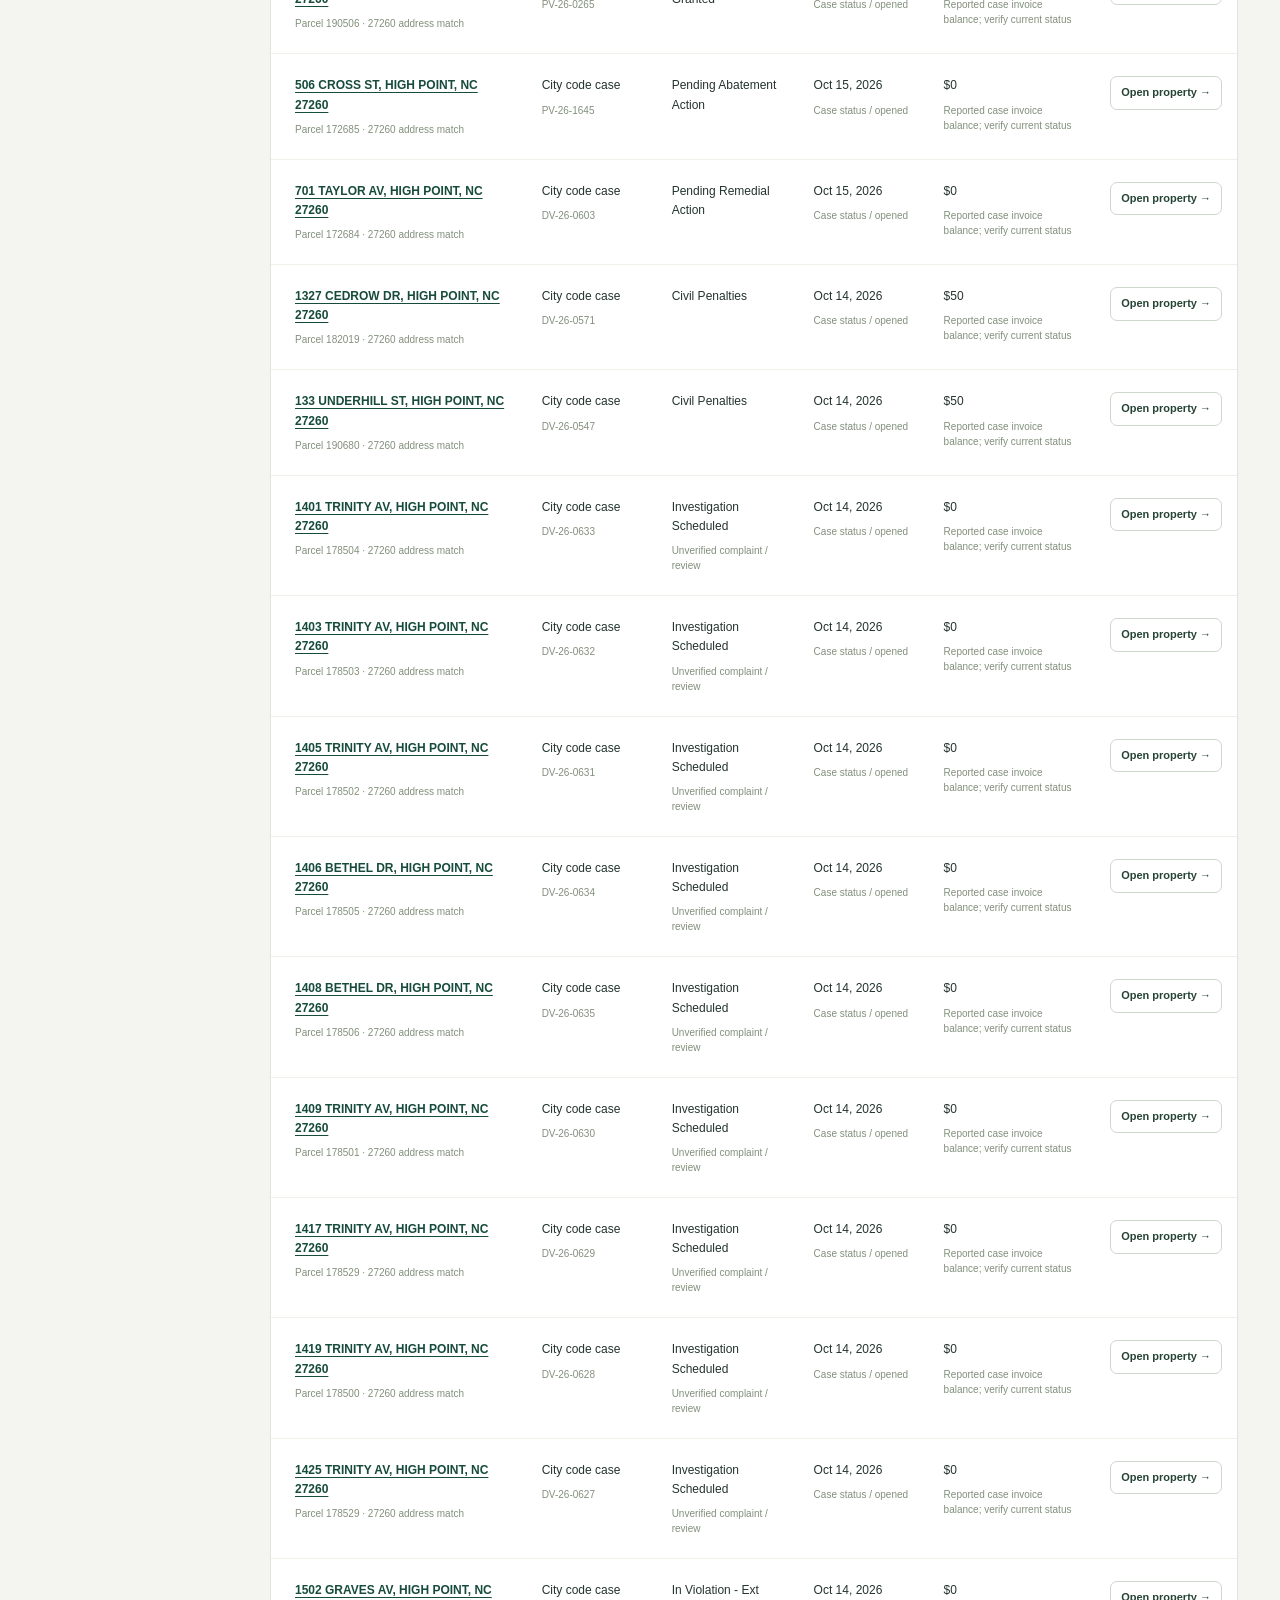
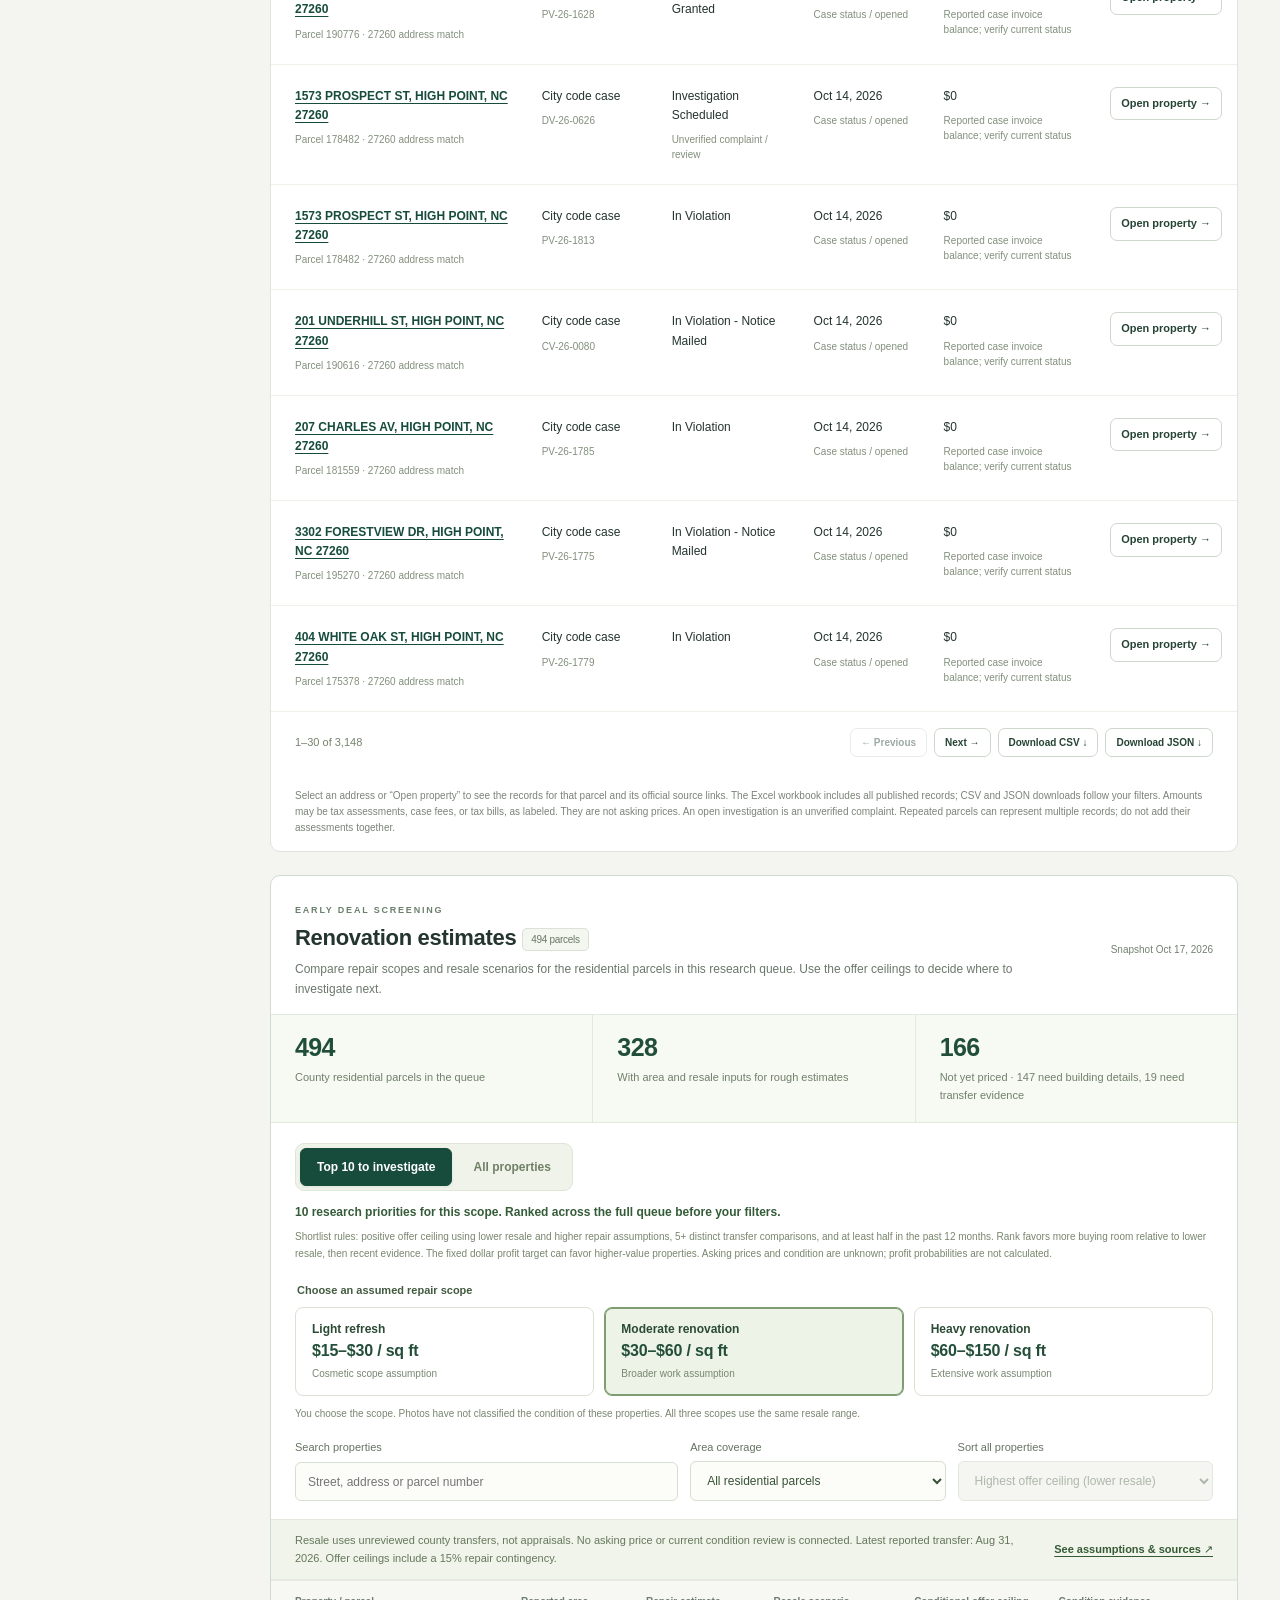
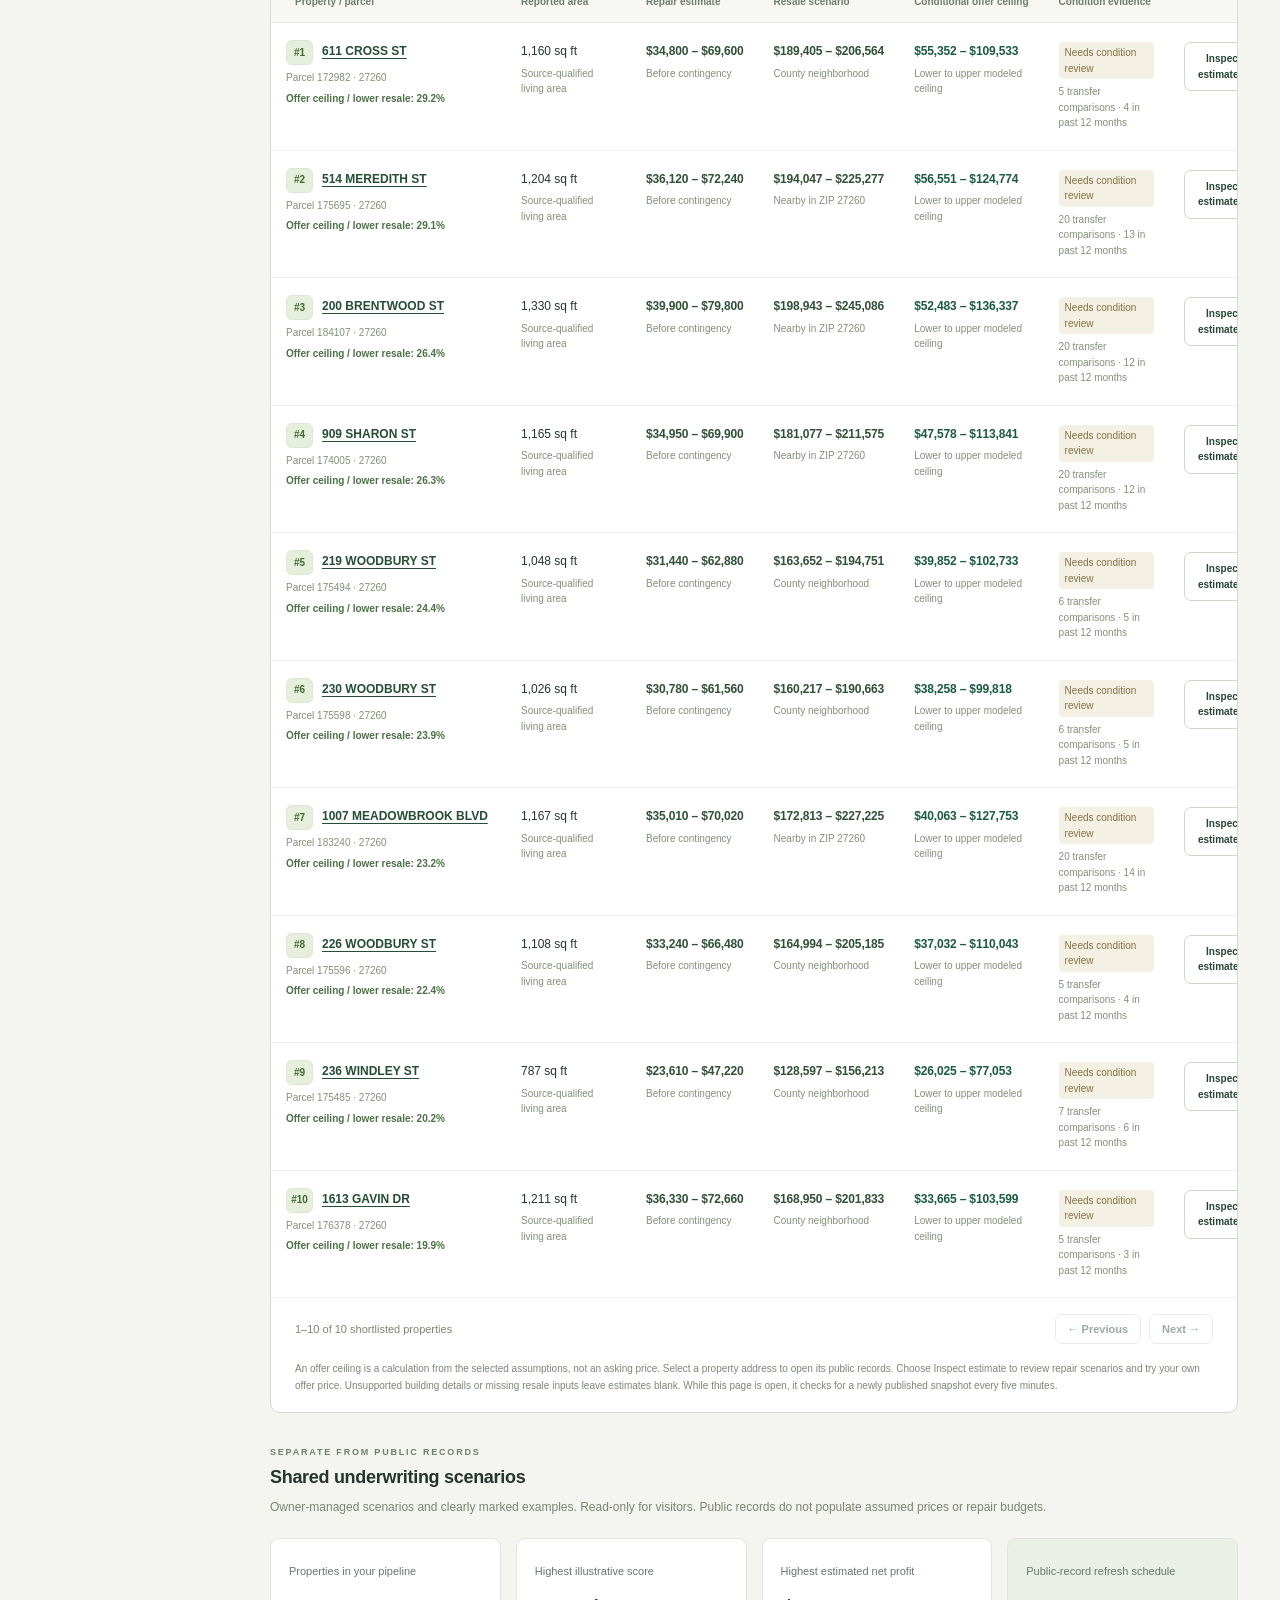
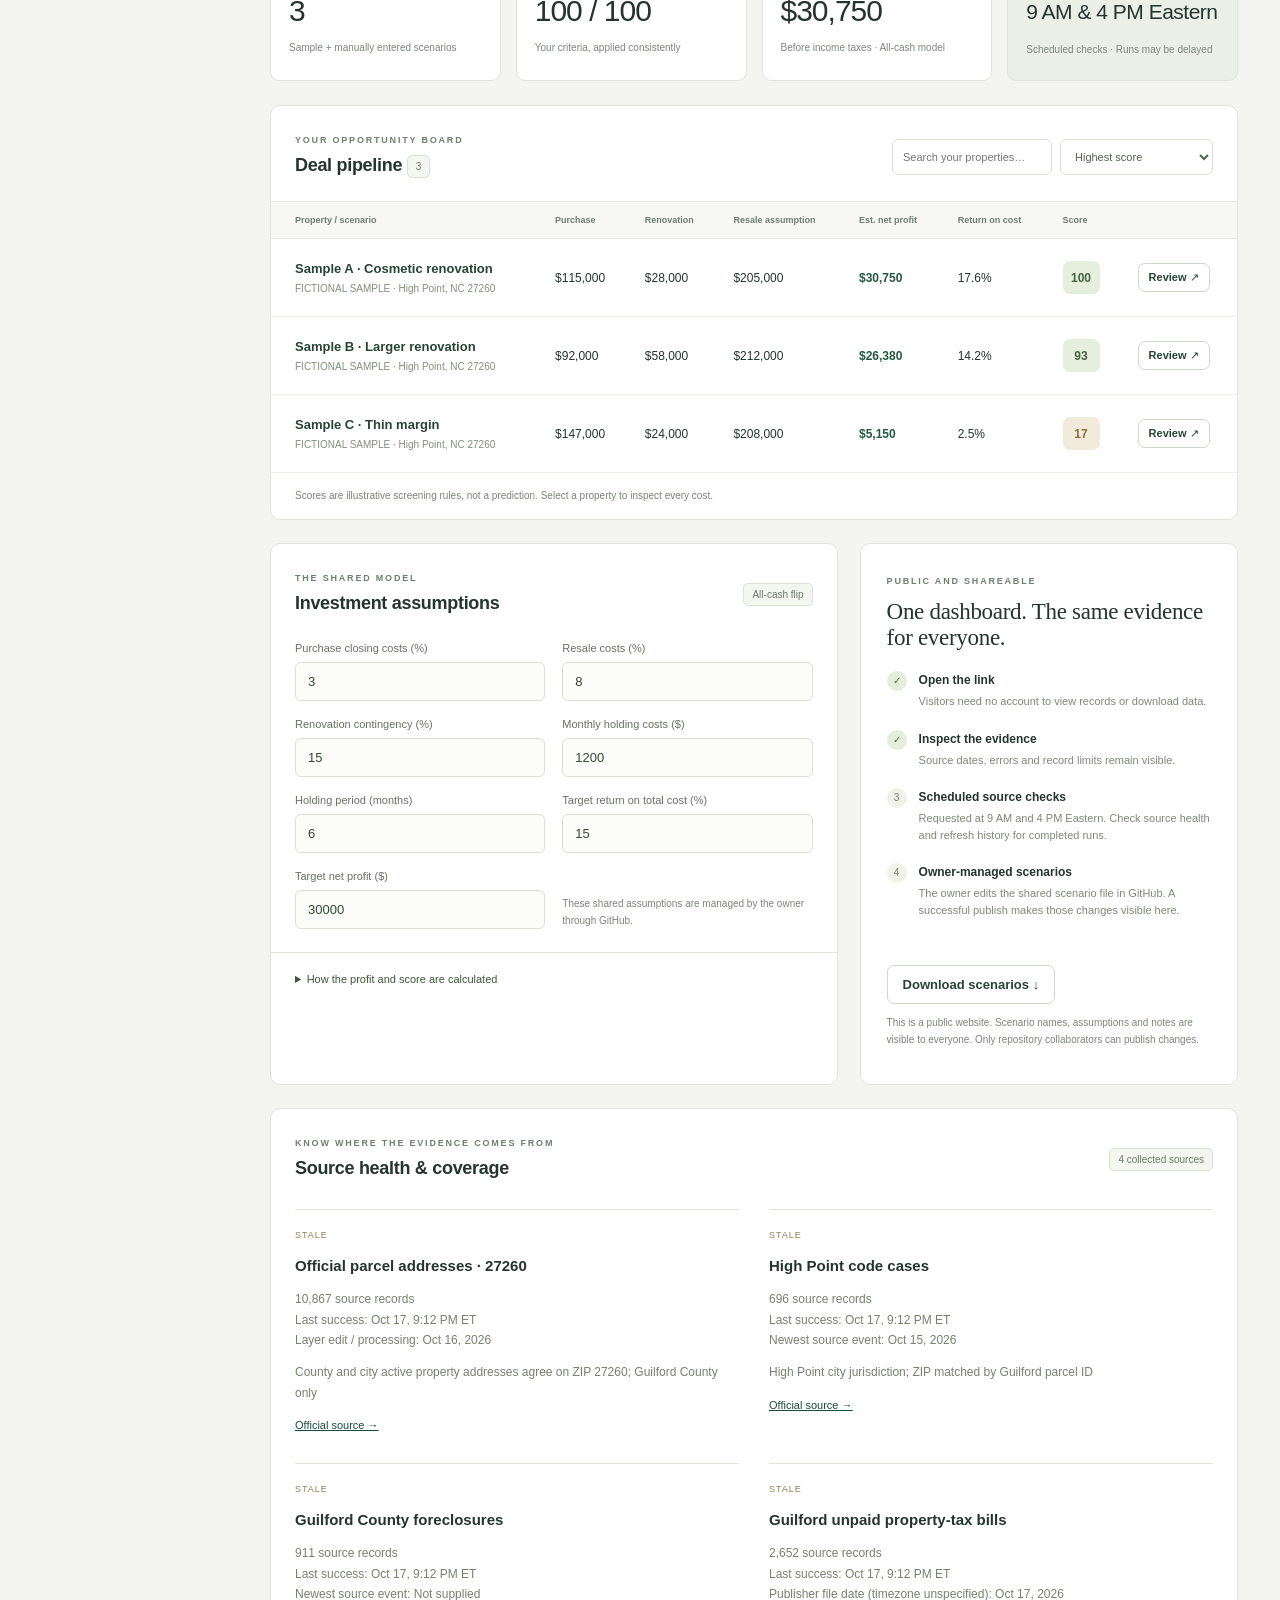
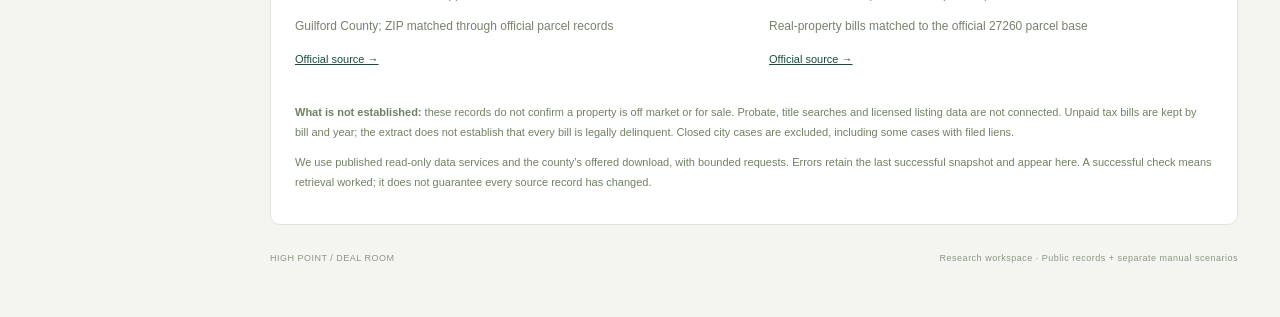
==== commit 3a12534d: "Make full property address boxes clickable" ====
--- a/docs/index.html
+++ b/docs/index.html
@@ -1,6 +1,6 @@
 <!doctype html>
 <html lang="en">
-<head><meta charset="utf-8"><meta name="viewport" content="width=device-width,initial-scale=1"><meta name="description" content="High Point 27260 property research and transparent deal analysis."><title>High Point · Deal Room</title><link rel="stylesheet" href="style.css?v=property-links-1"><link rel="stylesheet" href="rough-estimates.css?v=property-navigation-2"></head>
+<head><meta charset="utf-8"><meta name="viewport" content="width=device-width,initial-scale=1"><meta name="description" content="High Point 27260 property research and transparent deal analysis."><title>High Point · Deal Room</title><link rel="stylesheet" href="style.css?v=property-hit-area-3"><link rel="stylesheet" href="rough-estimates.css?v=property-hit-area-3"></head>
 <body>
 <aside class="sidebar"><a class="brand" href="#overview"><span class="brand-icon">H<span>↗</span></span><span>HIGH POINT<small>DEAL ROOM</small></span></a><div class="market-label">YOUR RESEARCH MARKET</div><div class="market">High Point, NC <span>27260</span></div><nav aria-label="Main navigation"><a href="#overview" class="active">◈ <span>Public records</span></a><a href="#renovation">⌂ <span>Renovation estimates</span></a><a href="#deals">▤ <span>Deal pipeline</span></a><a href="#assumptions">◎ <span>My assumptions</span></a><a href="#sources">↗ <span>Data & setup</span></a></nav><div class="sidebar-foot"><span class="status-dot"></span> Shared research dashboard<small>Public view · Owner managed</small></div></aside>
 <main id="overview"><header><div><span class="eyebrow">PROPERTY INVESTMENT WORKSPACE</span><h1>Find the evidence before the listing.</h1><p>Current public records for High Point. Research the property before you underwrite the deal.</p></div><div class="owner-controls"><a class="button" href="https://github.com/taher5352/highpoint-deal-room-web/edit/main/config/workspace.json" target="_blank" rel="noopener noreferrer">Edit shared scenarios (GitHub)</a></div></header>
--- a/docs/style.css
+++ b/docs/style.css
@@ -2,4 +2,4 @@
 @media(min-width:1500px){main{padding:50px 55px}td{padding-block:26px}h1{font-size:40px}}@media(max-width:1200px){.sidebar{width:200px;padding:30px 18px}main{margin-left:200px;padding:30px 24px}.stats{grid-template-columns:repeat(2,1fr)}.lower-grid{grid-template-columns:1fr}.section-head{flex-wrap:wrap}.next-step ol{display:grid;grid-template-columns:1fr 1fr;gap:15px}.next-step li{padding-bottom:8px}h1{font-size:30px}}@media(max-width:700px){.sidebar{position:relative;width:auto;padding:18px 20px}.brand{font-size:12px}.brand-icon{font-size:30px}.market-label,.market,.sidebar-foot{display:none}nav{display:flex;margin-top:16px;overflow:auto;gap:4px}nav a{padding:9px;font-size:10px;white-space:nowrap;gap:6px}main{margin:0;padding:24px 15px}header{align-items:flex-start;flex-direction:column;gap:16px}h1{font-size:29px;line-height:1.15}.notice{align-items:flex-start;flex-wrap:wrap;gap:9px}.notice p{flex-basis:70%;font-size:11px}.notice a{margin-left:auto}.stats{gap:10px;margin:18px 0}.stats article{padding:15px 12px}.stats strong{font-size:25px}.stats .schedule strong{font-size:18px}.stats article>span{font-size:10px}.stats small{font-size:9px}.section-head{padding:18px 16px}.table-controls{width:100%}.table-controls label{flex:1}.table-controls input,.table-controls select{width:100%;max-width:none}.settings-grid{padding:5px 16px 20px;gap:13px}.save-settings{grid-column:1/-1}.source-grid{grid-template-columns:1fr;gap:20px;padding:5px 16px 22px}.next-step{padding:20px}.next-step ol{display:block}.next-step li{padding-bottom:20px}footer{flex-direction:column;font-size:8px}.edit-grid{grid-template-columns:1fr}.breakdown{grid-template-columns:1fr 1fr}dialog{padding:20px}.dialog-actions button{font-size:11px}}
 .record-overview{display:grid;grid-template-columns:repeat(4,1fr);gap:18px;padding:0 24px 22px}.record-overview strong{display:block;font-size:22px;letter-spacing:-.4px;color:#1c5039}.record-overview span{display:block;font-size:10px;color:#7b8675;margin-top:7px;line-height:1.5}.record-toolbar{padding:17px 24px;display:flex;gap:14px;border-block:1px solid #e7ebdf;background:#fafbf7}.record-toolbar label{flex:1}.record-toolbar input,.record-toolbar select{font:inherit;font-size:12px;border:1px solid #d6dece;border-radius:6px;padding:10px;background:white;color:#42543b}.record-message{padding:12px 24px;font-size:11px;line-height:1.6;color:#65785a;background:#f1f5eb}.record-footer{display:flex;align-items:center;justify-content:space-between;padding:16px 24px;gap:12px;font-size:11px;color:#75836b}.record-footer>div{display:flex;gap:7px;flex-wrap:wrap}.record-footer button,.record-footer .button{font-size:10px;padding:8px 10px}button:disabled{opacity:.45;cursor:default}#record-rows td{white-space:normal;min-width:130px;max-width:270px;line-height:1.6;vertical-align:top}#record-rows td:first-child{min-width:250px}#record-rows small{line-height:1.5}.sandbox-title{margin:28px 0 10px}.sandbox-title p{font-size:12px;color:#7a8570}.source-limitations{padding:0 24px 20px;color:#718064;font-size:11px;line-height:1.8}.source-grid{grid-template-columns:repeat(2,1fr)}@media(max-width:900px){.record-overview{grid-template-columns:1fr 1fr}.record-toolbar,.record-footer{flex-wrap:wrap}.record-toolbar label{min-width:170px}}@media(max-width:700px){.record-overview{padding:0 16px 16px;gap:16px}.record-overview strong{font-size:19px}.record-toolbar{padding:15px;gap:10px}.record-toolbar label{min-width:100%;width:100%}.record-footer{padding:15px}.record-footer>div{width:100%}.source-grid{grid-template-columns:1fr}}
 
-.record-property-link{font-weight:650;text-underline-offset:3px;text-decoration-thickness:1px}.record-property-link:hover{text-decoration-thickness:2px}#record-rows .button.edit{display:inline-block;white-space:nowrap}
+.record-property-link{display:inline-block;max-width:100%;font-weight:650;text-underline-offset:3px;text-decoration-thickness:1px}.record-property-link:hover{text-decoration-thickness:2px}#record-rows .button.edit{display:inline-block;white-space:nowrap}
--- a/docs/rough-estimates.css
+++ b/docs/rough-estimates.css
@@ -1,4 +1,4 @@
-.rough-panel{border-color:#cfdccf;scroll-margin-top:24px}.rough-panel .section-head{padding-bottom:14px}.rough-panel h2{font-size:22px}.rough-intro{max-width:720px;margin:8px 0 0;font-size:12px;line-height:1.7;color:#6b786b}.rough-status{font-size:10px;color:#71816f;white-space:nowrap}.rough-summary{display:grid;grid-template-columns:repeat(3,minmax(0,1fr));gap:1px;background:#e3e9df;border-block:1px solid #e3e9df}.rough-summary article{background:#f7f9f3;padding:18px 24px}.rough-summary strong{display:block;font-size:25px;letter-spacing:-.6px;font-weight:550;color:#214e39;margin-bottom:5px}.rough-summary span{font-size:11px;color:#71806b;line-height:1.5}.rough-controls{padding:22px 24px 18px}.rough-scope{border:0;margin:0 0 19px;padding:0;min-width:0}.rough-scope legend{font-size:11px;font-weight:650;color:#425b40;margin-bottom:11px}.rough-scope-grid{display:grid;grid-template-columns:repeat(3,minmax(0,1fr));gap:10px}.rough-scope label{position:relative;cursor:pointer;border:1px solid #dbe2d3;border-radius:8px;padding:14px 16px;gap:6px;background:#fff;transition:background .15s,border-color .15s}.rough-scope label:has(input:checked){background:#edf3e7;border-color:#7e9d73;box-shadow:inset 0 0 0 1px #7e9d73}.rough-scope label:has(input:focus-visible){outline:3px solid #bc933e;outline-offset:3px}.rough-scope input{position:absolute;opacity:0;width:1px;height:1px}.rough-scope b{font-size:12px;color:#2b4b34;font-weight:650}.rough-scope strong{font-size:16px;letter-spacing:-.2px;font-weight:550;color:#234f38}.rough-scope small{font-size:10px;line-height:1.5;color:#788771}.rough-scope-help{font-size:10px;line-height:1.6;color:#788570;margin:10px 0 0}.rough-toolbar{display:grid;grid-template-columns:minmax(220px,1.5fr) minmax(160px,1fr) minmax(160px,1fr);gap:12px}.rough-toolbar input,.rough-toolbar select{width:100%;font-size:12px;border:1px solid #d7dfd0;border-radius:6px;padding:11px 12px;background:#fcfdf9;color:#385235;min-width:0}.rough-context{display:flex;justify-content:space-between;align-items:center;gap:14px;padding:12px 24px;background:#f1f4eb;border-block:1px solid #e3e8dc;font-size:11px;color:#65785b;line-height:1.6}.rough-context button{border:0;background:none;padding:0;color:#365a35;font-size:11px;text-decoration:underline;text-underline-offset:3px;white-space:nowrap}.rough-table{white-space:normal;min-width:990px}.rough-table th{font-size:10px;line-height:1.5;white-space:nowrap}.rough-table td{font-size:12px;padding:19px 15px;vertical-align:top;line-height:1.55;min-width:125px}.rough-table td:first-child{min-width:235px;max-width:280px}.rough-table td:last-child{min-width:110px}.rough-table td small{font-size:10px;line-height:1.55;margin-top:5px;color:#829078}.rough-table .rough-address{padding:0;border:0;background:none;text-align:left;font-weight:650;color:#264d35;font-size:12px;line-height:1.5;text-decoration:underline;text-underline-offset:3px;cursor:pointer}.rough-table .rough-address:hover{text-decoration:underline}.rough-table .rough-money{display:block;white-space:nowrap;font-weight:600;color:#315137;letter-spacing:-.15px}.rough-table .rough-offer{color:#1b5b40}.rough-table .rough-unknown{color:#8b7954;font-size:11px}.rough-table .rough-review{font-size:10px;background:#f4f0e4;color:#827245;display:inline-block;padding:3px 6px;border-radius:4px}.rough-table .rough-open{font-size:10px;padding:8px 9px}.rough-footer{display:flex;justify-content:space-between;align-items:center;padding:16px 24px;gap:12px;font-size:11px;color:#7a8672}.rough-footer>div{display:flex;gap:8px}.rough-footer button{padding:8px 12px;font-size:11px}.rough-note{padding:0 24px 18px;font-size:10px;line-height:1.7;color:#7c8675;margin:0}.rough-loading{padding:36px 24px;font-size:12px;color:#78866e}.rough-error{color:#98624c;background:#fbf1e9;padding:18px 24px;font-size:12px;line-height:1.7}.rough-empty{padding:35px;text-align:center;color:#78886c;font-size:12px}.rough-dialog{width:min(760px,100vw);max-width:100vw;height:100dvh;max-height:100dvh;margin:0 0 0 auto;border-radius:12px 0 0 12px;border:0;border-left:1px solid #d7dfce;padding:0;overflow:auto}.rough-dialog::backdrop{background:#11291d6b;backdrop-filter:blur(3px)}.rough-dialog-head{position:sticky;top:0;background:#fff;z-index:2;border-bottom:1px solid #e4e9de;padding:24px 28px 19px;display:flex;align-items:flex-start;justify-content:space-between;gap:15px}.rough-dialog-head h2{font-size:21px;line-height:1.35;max-width:560px;margin:10px 0 7px}.rough-dialog-head p{font-size:11px;color:#7e8b75;margin:0;line-height:1.6}.rough-dialog-head button{padding:7px 10px;border:0;font-size:17px}.rough-detail-body{padding:22px 28px 30px}.rough-evidence-note{padding:13px 15px;background:#f6f1e5;border:1px solid #ebe2cb;border-radius:7px;color:#82724e;font-size:11px;line-height:1.7;margin:0 0 21px}.rough-detail-metrics{display:grid;grid-template-columns:1fr 1fr;gap:14px;margin-bottom:23px}.rough-detail-metrics article{border:1px solid #dfe7d7;border-radius:8px;padding:16px}.rough-detail-metrics span{display:block;font-size:10px;color:#7b8871;margin-bottom:9px}.rough-detail-metrics strong{font-size:21px;font-weight:550;letter-spacing:-.5px;color:#285237;display:block}.rough-detail-metrics small{font-size:10px;color:#7c886f;line-height:1.6;display:block;margin-top:7px}.rough-detail-section{border-top:1px solid #e3e8dd;padding-top:19px;margin-top:21px}.rough-detail-section h3{font-size:13px;color:#385436;margin:0 0 12px}.rough-detail-section p{font-size:11px;color:#78866e;line-height:1.75;margin:8px 0}.rough-comparison{width:100%;min-width:0;white-space:normal}.rough-comparison th,.rough-comparison td{padding:11px 9px;font-size:11px;min-width:0!important;white-space:normal;vertical-align:top;line-height:1.6}.rough-comparison th:first-child,.rough-comparison td:first-child{padding-left:0;width:24%}.rough-comparison th:last-child,.rough-comparison td:last-child{padding-right:0}.rough-comparison tr.rough-selected td{background:#f1f5eb;color:#31592e}.rough-comparison td b{display:block;font-weight:600}.rough-comparison td small{font-size:9px;margin-top:3px}.rough-comparison td button{border:0;background:none;padding:0;font:inherit;font-weight:600;color:inherit;text-align:left}.rough-offer-input{background:#f4f7ef;border:1px solid #dfe7d7;border-radius:9px;padding:18px;margin-top:23px}.rough-offer-input h3{margin:0 0 8px;font-size:14px}.rough-offer-input p{font-size:11px;line-height:1.7;color:#7b8872;margin:0 0 13px}.rough-offer-input label{max-width:320px}.rough-offer-input input{font-size:17px;font-weight:550;background:#fff}.rough-offer-result{display:grid;grid-template-columns:1fr 1fr;gap:13px;margin-top:15px;padding-top:14px;border-top:1px solid #dfe6d7}.rough-offer-result span{font-size:10px;color:#77866b;display:block}.rough-offer-result strong{font-size:20px;color:#305d3b;display:block;margin-top:6px;font-weight:550}.rough-offer-result strong.rough-negative{color:#a35b42}.rough-offer-result small{grid-column:1/-1;font-size:10px;color:#849076;line-height:1.6}.rough-source-card{border:1px solid #e1e7db;border-radius:7px;padding:13px 15px;margin-top:10px}.rough-source-card a{font-size:11px;font-weight:600;text-underline-offset:3px}.rough-source-card p{font-size:10px;line-height:1.7;margin:6px 0 0}.rough-assumptions-list{display:grid;grid-template-columns:1fr 1fr;gap:9px 20px;margin:12px 0}.rough-assumptions-list div{display:flex;justify-content:space-between;gap:12px;font-size:10px;color:#7e8c73;border-bottom:1px solid #edf0e8;padding-bottom:8px}.rough-assumptions-list strong{color:#45613d;font-weight:550;white-space:nowrap}.rough-detail-links{display:flex;flex-wrap:wrap;gap:9px;margin-top:23px}.rough-detail-links a{font-size:11px;padding:10px 12px}.rough-comp-empty{border:1px dashed #dce3d3;padding:15px;border-radius:7px;color:#7d896f;font-size:11px;line-height:1.7}.rough-source-dialog{height:auto;max-height:92dvh;margin:auto;border-radius:12px;width:min(700px,95vw)}
+.rough-panel{border-color:#cfdccf;scroll-margin-top:24px}.rough-panel .section-head{padding-bottom:14px}.rough-panel h2{font-size:22px}.rough-intro{max-width:720px;margin:8px 0 0;font-size:12px;line-height:1.7;color:#6b786b}.rough-status{font-size:10px;color:#71816f;white-space:nowrap}.rough-summary{display:grid;grid-template-columns:repeat(3,minmax(0,1fr));gap:1px;background:#e3e9df;border-block:1px solid #e3e9df}.rough-summary article{background:#f7f9f3;padding:18px 24px}.rough-summary strong{display:block;font-size:25px;letter-spacing:-.6px;font-weight:550;color:#214e39;margin-bottom:5px}.rough-summary span{font-size:11px;color:#71806b;line-height:1.5}.rough-controls{padding:22px 24px 18px}.rough-scope{border:0;margin:0 0 19px;padding:0;min-width:0}.rough-scope legend{font-size:11px;font-weight:650;color:#425b40;margin-bottom:11px}.rough-scope-grid{display:grid;grid-template-columns:repeat(3,minmax(0,1fr));gap:10px}.rough-scope label{position:relative;cursor:pointer;border:1px solid #dbe2d3;border-radius:8px;padding:14px 16px;gap:6px;background:#fff;transition:background .15s,border-color .15s}.rough-scope label:has(input:checked){background:#edf3e7;border-color:#7e9d73;box-shadow:inset 0 0 0 1px #7e9d73}.rough-scope label:has(input:focus-visible){outline:3px solid #bc933e;outline-offset:3px}.rough-scope input{position:absolute;opacity:0;width:1px;height:1px}.rough-scope b{font-size:12px;color:#2b4b34;font-weight:650}.rough-scope strong{font-size:16px;letter-spacing:-.2px;font-weight:550;color:#234f38}.rough-scope small{font-size:10px;line-height:1.5;color:#788771}.rough-scope-help{font-size:10px;line-height:1.6;color:#788570;margin:10px 0 0}.rough-toolbar{display:grid;grid-template-columns:minmax(220px,1.5fr) minmax(160px,1fr) minmax(160px,1fr);gap:12px}.rough-toolbar input,.rough-toolbar select{width:100%;font-size:12px;border:1px solid #d7dfd0;border-radius:6px;padding:11px 12px;background:#fcfdf9;color:#385235;min-width:0}.rough-context{display:flex;justify-content:space-between;align-items:center;gap:14px;padding:12px 24px;background:#f1f4eb;border-block:1px solid #e3e8dc;font-size:11px;color:#65785b;line-height:1.6}.rough-context button{border:0;background:none;padding:0;color:#365a35;font-size:11px;text-decoration:underline;text-underline-offset:3px;white-space:nowrap}.rough-table{white-space:normal;min-width:990px}.rough-table th{font-size:10px;line-height:1.5;white-space:nowrap}.rough-table td{font-size:12px;padding:19px 15px;vertical-align:top;line-height:1.55;min-width:125px}.rough-table td:first-child{min-width:235px;max-width:280px}.rough-table td:last-child{min-width:110px}.rough-table td small{font-size:10px;line-height:1.55;margin-top:5px;color:#829078}.rough-table .rough-address{display:inline-block;max-width:100%;padding:0;border:0;background:none;text-align:left;font-weight:650;color:#264d35;font-size:12px;line-height:1.5;text-decoration:underline;text-underline-offset:3px;cursor:pointer}.rough-table .rough-address:hover{text-decoration:underline}.rough-table .rough-money{display:block;white-space:nowrap;font-weight:600;color:#315137;letter-spacing:-.15px}.rough-table .rough-offer{color:#1b5b40}.rough-table .rough-unknown{color:#8b7954;font-size:11px}.rough-table .rough-review{font-size:10px;background:#f4f0e4;color:#827245;display:inline-block;padding:3px 6px;border-radius:4px}.rough-table .rough-open{font-size:10px;padding:8px 9px}.rough-footer{display:flex;justify-content:space-between;align-items:center;padding:16px 24px;gap:12px;font-size:11px;color:#7a8672}.rough-footer>div{display:flex;gap:8px}.rough-footer button{padding:8px 12px;font-size:11px}.rough-note{padding:0 24px 18px;font-size:10px;line-height:1.7;color:#7c8675;margin:0}.rough-loading{padding:36px 24px;font-size:12px;color:#78866e}.rough-error{color:#98624c;background:#fbf1e9;padding:18px 24px;font-size:12px;line-height:1.7}.rough-empty{padding:35px;text-align:center;color:#78886c;font-size:12px}.rough-dialog{width:min(760px,100vw);max-width:100vw;height:100dvh;max-height:100dvh;margin:0 0 0 auto;border-radius:12px 0 0 12px;border:0;border-left:1px solid #d7dfce;padding:0;overflow:auto}.rough-dialog::backdrop{background:#11291d6b;backdrop-filter:blur(3px)}.rough-dialog-head{position:sticky;top:0;background:#fff;z-index:2;border-bottom:1px solid #e4e9de;padding:24px 28px 19px;display:flex;align-items:flex-start;justify-content:space-between;gap:15px}.rough-dialog-head h2{font-size:21px;line-height:1.35;max-width:560px;margin:10px 0 7px}.rough-dialog-head p{font-size:11px;color:#7e8b75;margin:0;line-height:1.6}.rough-dialog-head button{padding:7px 10px;border:0;font-size:17px}.rough-detail-body{padding:22px 28px 30px}.rough-evidence-note{padding:13px 15px;background:#f6f1e5;border:1px solid #ebe2cb;border-radius:7px;color:#82724e;font-size:11px;line-height:1.7;margin:0 0 21px}.rough-detail-metrics{display:grid;grid-template-columns:1fr 1fr;gap:14px;margin-bottom:23px}.rough-detail-metrics article{border:1px solid #dfe7d7;border-radius:8px;padding:16px}.rough-detail-metrics span{display:block;font-size:10px;color:#7b8871;margin-bottom:9px}.rough-detail-metrics strong{font-size:21px;font-weight:550;letter-spacing:-.5px;color:#285237;display:block}.rough-detail-metrics small{font-size:10px;color:#7c886f;line-height:1.6;display:block;margin-top:7px}.rough-detail-section{border-top:1px solid #e3e8dd;padding-top:19px;margin-top:21px}.rough-detail-section h3{font-size:13px;color:#385436;margin:0 0 12px}.rough-detail-section p{font-size:11px;color:#78866e;line-height:1.75;margin:8px 0}.rough-comparison{width:100%;min-width:0;white-space:normal}.rough-comparison th,.rough-comparison td{padding:11px 9px;font-size:11px;min-width:0!important;white-space:normal;vertical-align:top;line-height:1.6}.rough-comparison th:first-child,.rough-comparison td:first-child{padding-left:0;width:24%}.rough-comparison th:last-child,.rough-comparison td:last-child{padding-right:0}.rough-comparison tr.rough-selected td{background:#f1f5eb;color:#31592e}.rough-comparison td b{display:block;font-weight:600}.rough-comparison td small{font-size:9px;margin-top:3px}.rough-comparison td button{border:0;background:none;padding:0;font:inherit;font-weight:600;color:inherit;text-align:left}.rough-offer-input{background:#f4f7ef;border:1px solid #dfe7d7;border-radius:9px;padding:18px;margin-top:23px}.rough-offer-input h3{margin:0 0 8px;font-size:14px}.rough-offer-input p{font-size:11px;line-height:1.7;color:#7b8872;margin:0 0 13px}.rough-offer-input label{max-width:320px}.rough-offer-input input{font-size:17px;font-weight:550;background:#fff}.rough-offer-result{display:grid;grid-template-columns:1fr 1fr;gap:13px;margin-top:15px;padding-top:14px;border-top:1px solid #dfe6d7}.rough-offer-result span{font-size:10px;color:#77866b;display:block}.rough-offer-result strong{font-size:20px;color:#305d3b;display:block;margin-top:6px;font-weight:550}.rough-offer-result strong.rough-negative{color:#a35b42}.rough-offer-result small{grid-column:1/-1;font-size:10px;color:#849076;line-height:1.6}.rough-source-card{border:1px solid #e1e7db;border-radius:7px;padding:13px 15px;margin-top:10px}.rough-source-card a{font-size:11px;font-weight:600;text-underline-offset:3px}.rough-source-card p{font-size:10px;line-height:1.7;margin:6px 0 0}.rough-assumptions-list{display:grid;grid-template-columns:1fr 1fr;gap:9px 20px;margin:12px 0}.rough-assumptions-list div{display:flex;justify-content:space-between;gap:12px;font-size:10px;color:#7e8c73;border-bottom:1px solid #edf0e8;padding-bottom:8px}.rough-assumptions-list strong{color:#45613d;font-weight:550;white-space:nowrap}.rough-detail-links{display:flex;flex-wrap:wrap;gap:9px;margin-top:23px}.rough-detail-links a{font-size:11px;padding:10px 12px}.rough-comp-empty{border:1px dashed #dce3d3;padding:15px;border-radius:7px;color:#7d896f;font-size:11px;line-height:1.7}.rough-source-dialog{height:auto;max-height:92dvh;margin:auto;border-radius:12px;width:min(700px,95vw)}
 @media(max-width:1000px){.rough-toolbar{grid-template-columns:1fr 1fr}.rough-toolbar label:first-child{grid-column:1/-1}.rough-scope label{padding:13px 12px}.rough-scope strong{font-size:14px}.rough-context{align-items:flex-start}.rough-context span{max-width:75%}}
 @media(max-width:700px){.rough-panel h2{font-size:20px}.rough-panel .section-head{padding:21px 17px 16px}.rough-status{font-size:9px}.rough-summary article{padding:15px}.rough-summary strong{font-size:23px}.rough-summary span{font-size:10px}.rough-controls{padding:18px 15px}.rough-scope-grid{gap:7px}.rough-scope label{padding:12px 9px;gap:7px}.rough-scope b{font-size:11px}.rough-scope strong{font-size:12px}.rough-scope small{font-size:9px}.rough-toolbar{gap:10px}.rough-toolbar label{font-size:10px}.rough-toolbar input,.rough-toolbar select{font-size:11px}.rough-context{padding:12px 15px;flex-wrap:wrap;gap:6px}.rough-context span{max-width:none}.rough-context button{font-size:10px}.rough-table{display:block;min-width:0;white-space:normal}.rough-table thead{display:none}.rough-table tbody{display:grid;gap:12px;padding:13px 15px;background:#f8faf5}.rough-table tr{display:grid;grid-template-columns:1fr 1fr;background:#fff;border:1px solid #dee6d6;border-radius:8px;padding:16px;gap:14px 10px}.rough-table td{padding:0!important;border:0;font-size:11px;min-width:0!important;max-width:none!important}.rough-table td:first-child{grid-column:1/-1;padding-bottom:11px!important;border-bottom:1px solid #edf0e7}.rough-table td[data-label]:before{content:attr(data-label);display:block;font-size:9px;color:#89937e;margin-bottom:5px}.rough-table td:last-child{display:flex;justify-content:flex-end;align-items:flex-end}.rough-table .rough-address{font-size:13px}.rough-table .rough-money{font-size:13px;white-space:normal}.rough-table td small{font-size:9px;margin-top:4px}.rough-table .rough-open{font-size:10px}.rough-footer{padding:15px;flex-wrap:wrap;font-size:10px}.rough-footer>div{margin-left:auto}.rough-note{padding:0 15px 17px;font-size:9px}.rough-dialog{border-radius:0;width:100vw}.rough-dialog-head{padding:20px}.rough-dialog-head h2{font-size:20px}.rough-detail-body{padding:19px 20px 28px}.rough-detail-metrics{gap:10px}.rough-detail-metrics article{padding:13px}.rough-detail-metrics strong{font-size:18px}.rough-detail-metrics small{font-size:9px}.rough-comparison th,.rough-comparison td{font-size:10px;padding:11px 6px}.rough-assumptions-list{grid-template-columns:1fr}.rough-offer-input{padding:16px}.rough-offer-result strong{font-size:18px}.rough-source-dialog{border-radius:10px;width:95vw;margin:auto}}
 .rough-project-cost{grid-column:1/-1;padding-bottom:4px}.rough-cost-lines{grid-column:1/-1;display:grid;gap:10px;border-top:1px solid #e0e6d8;padding-top:14px}.rough-cost-lines>div{display:flex;align-items:baseline;justify-content:space-between;gap:12px}.rough-cost-lines b{font-size:11px;font-weight:550;color:#48633e;white-space:nowrap}.rough-cost-lines span{line-height:1.5}
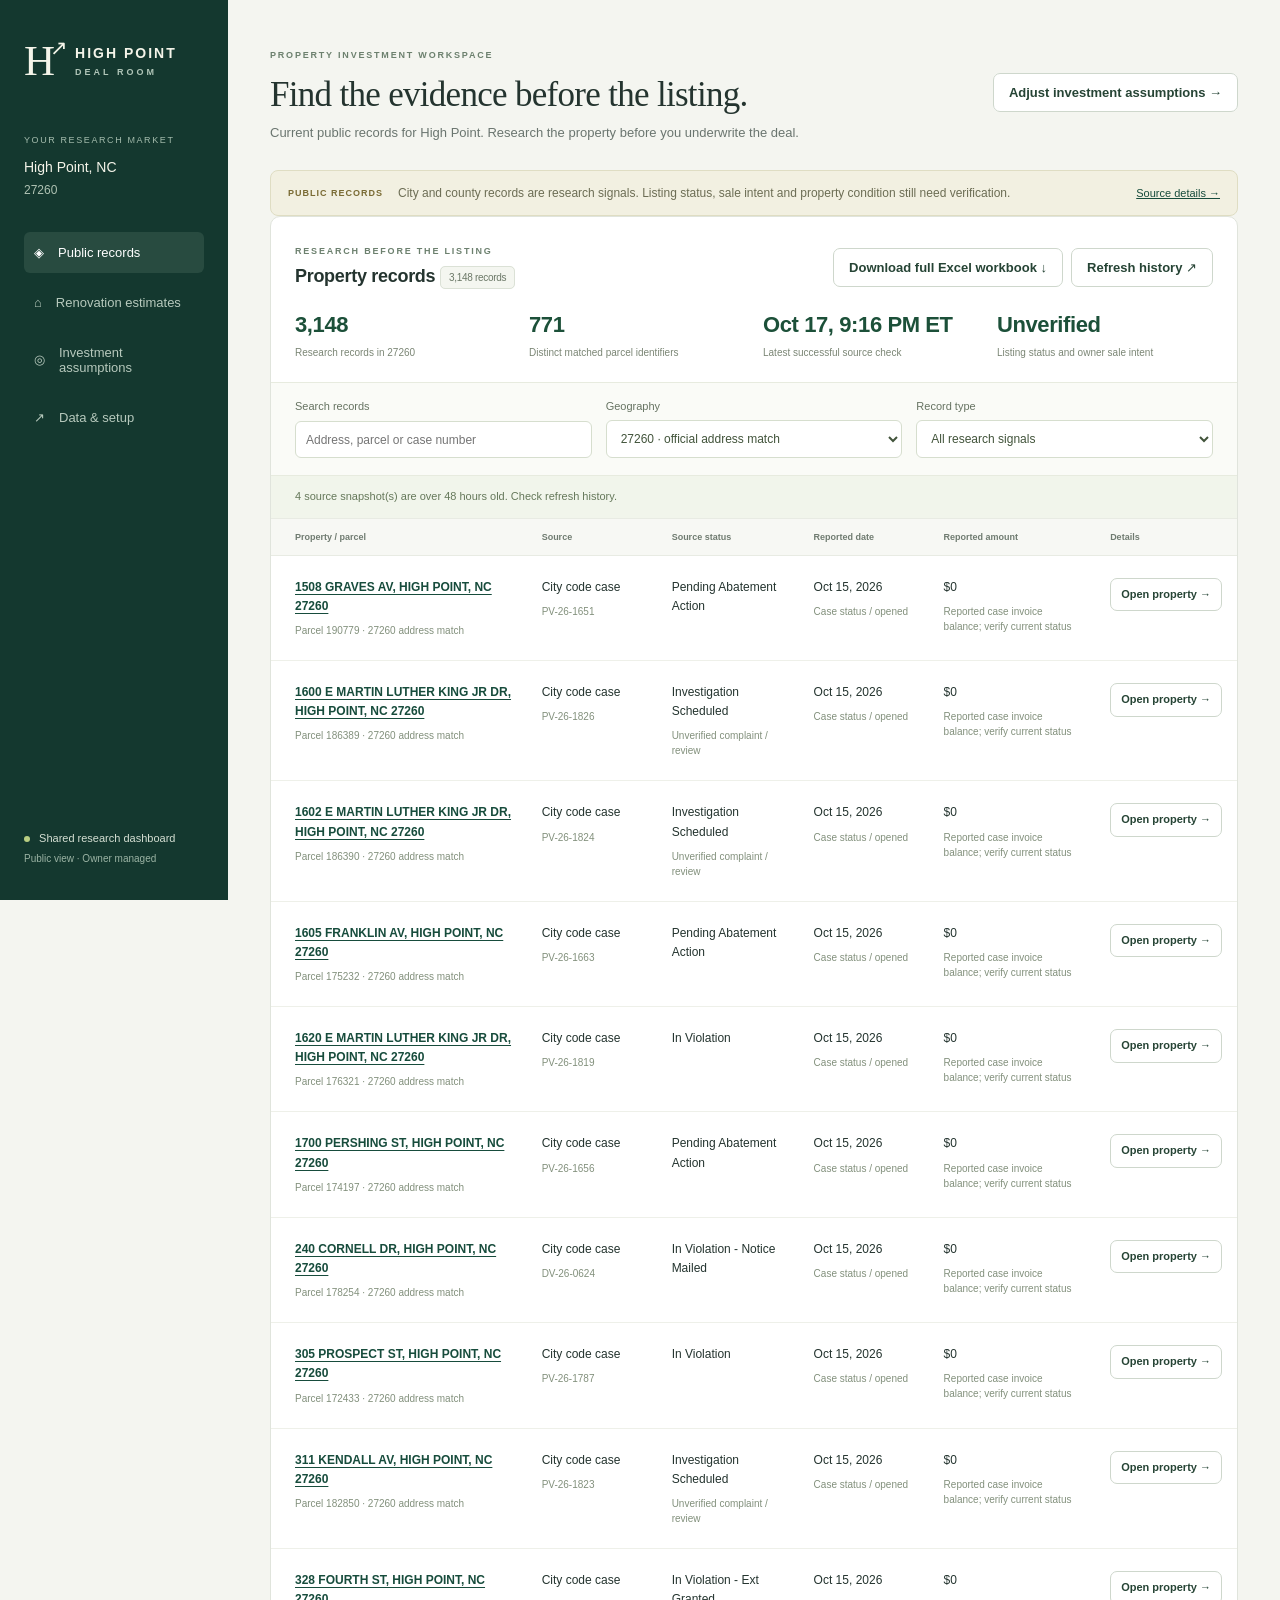
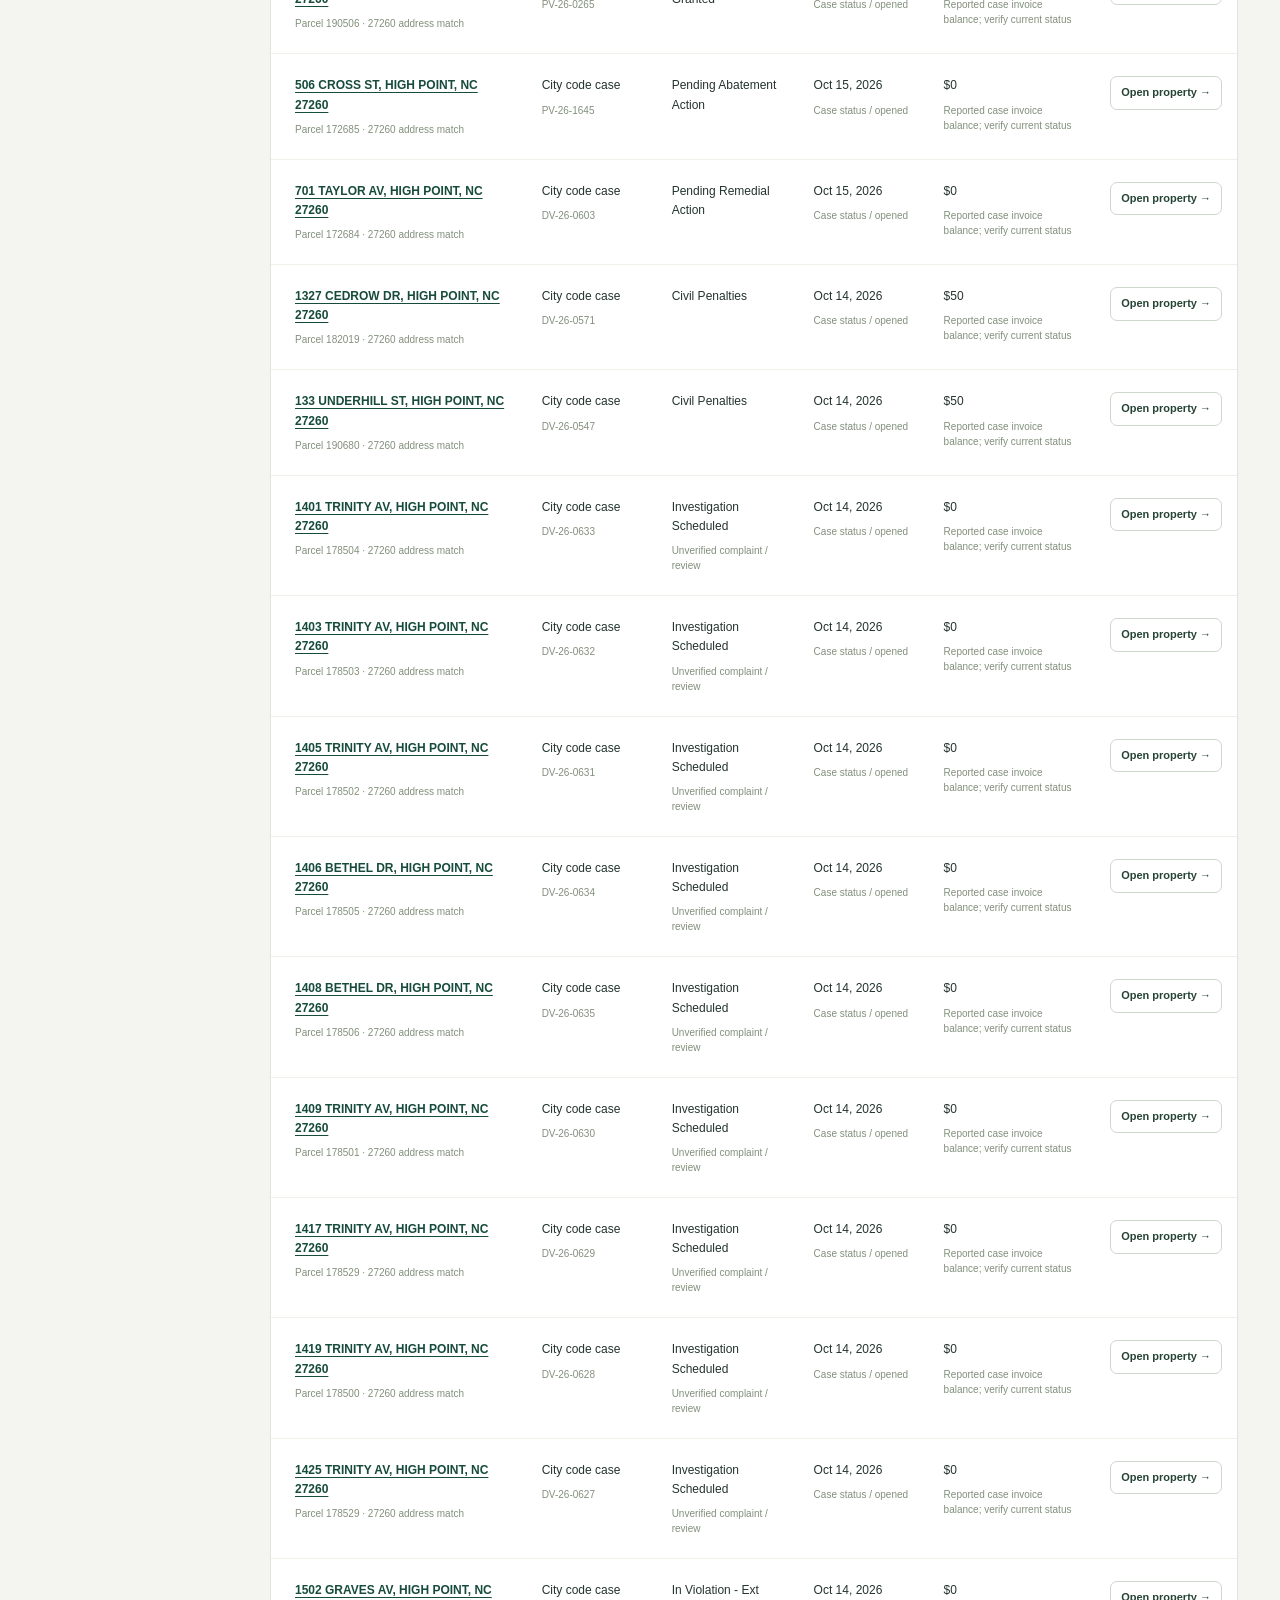
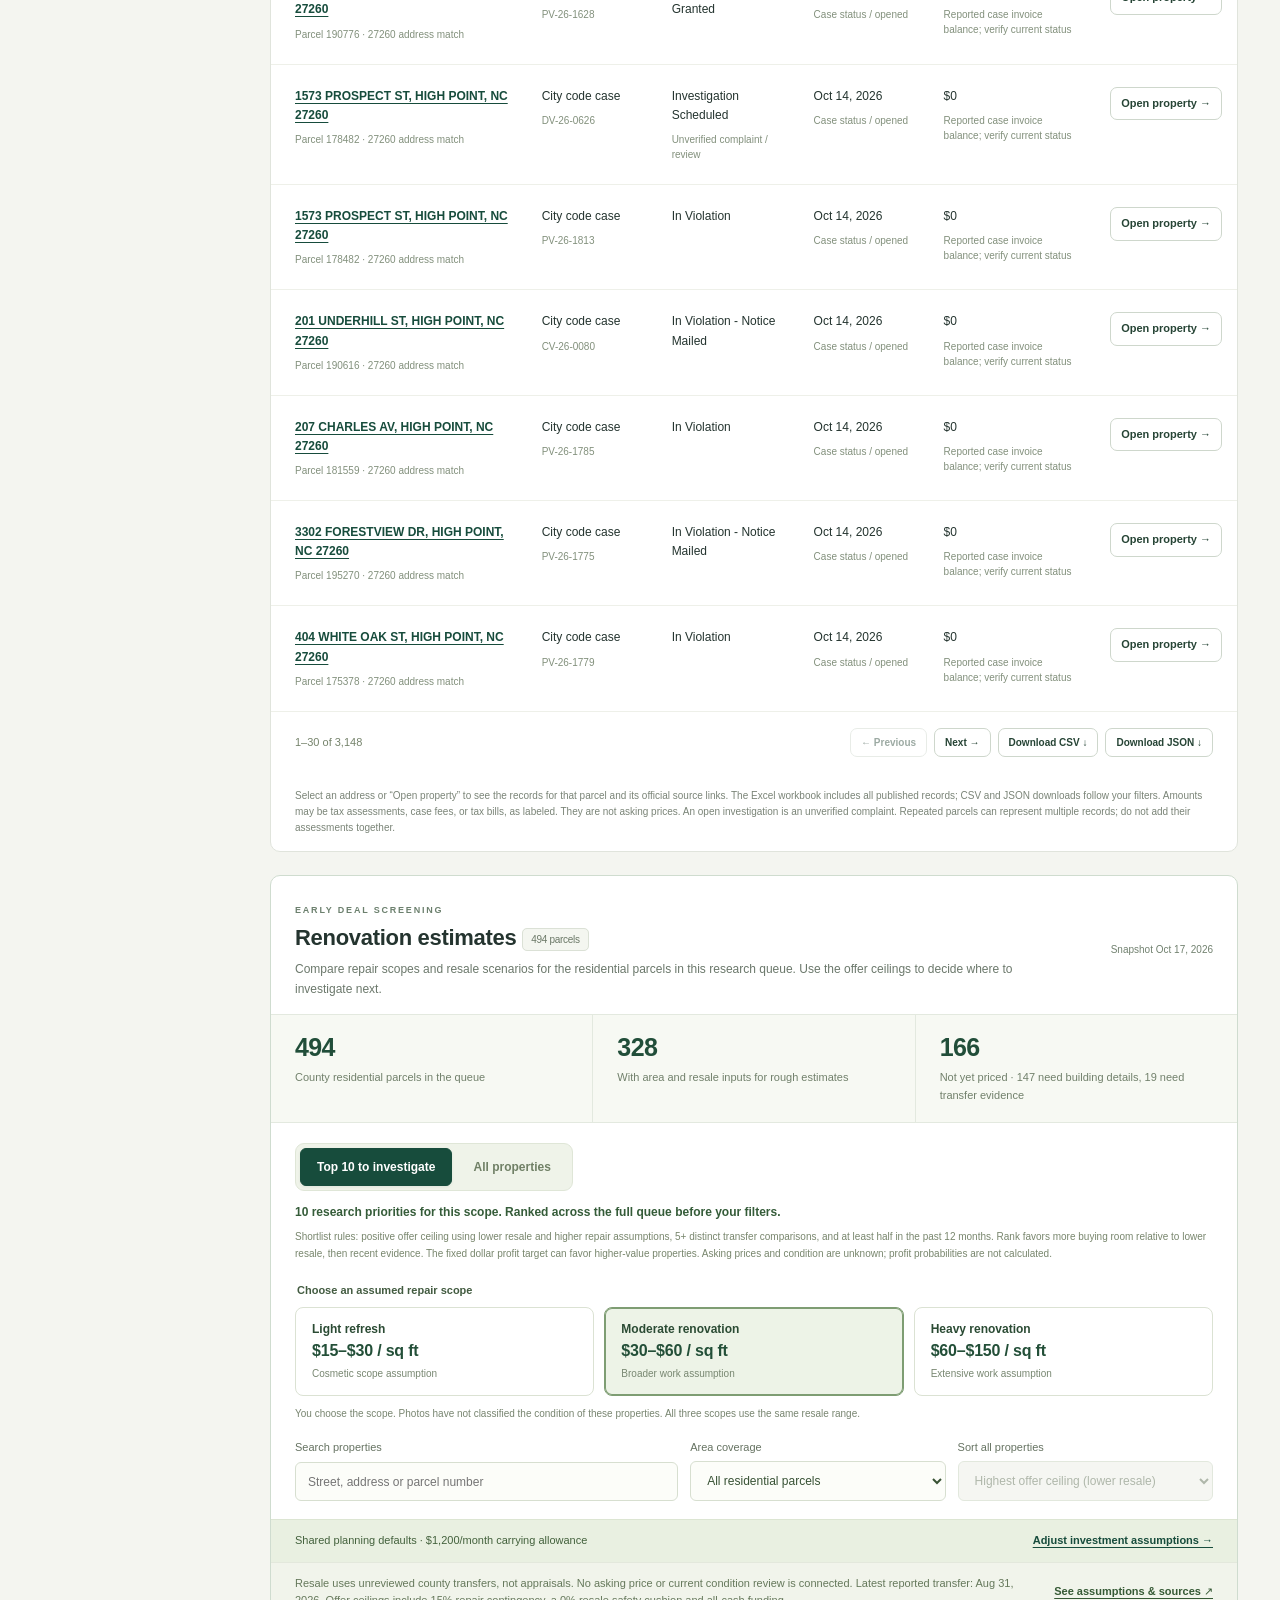
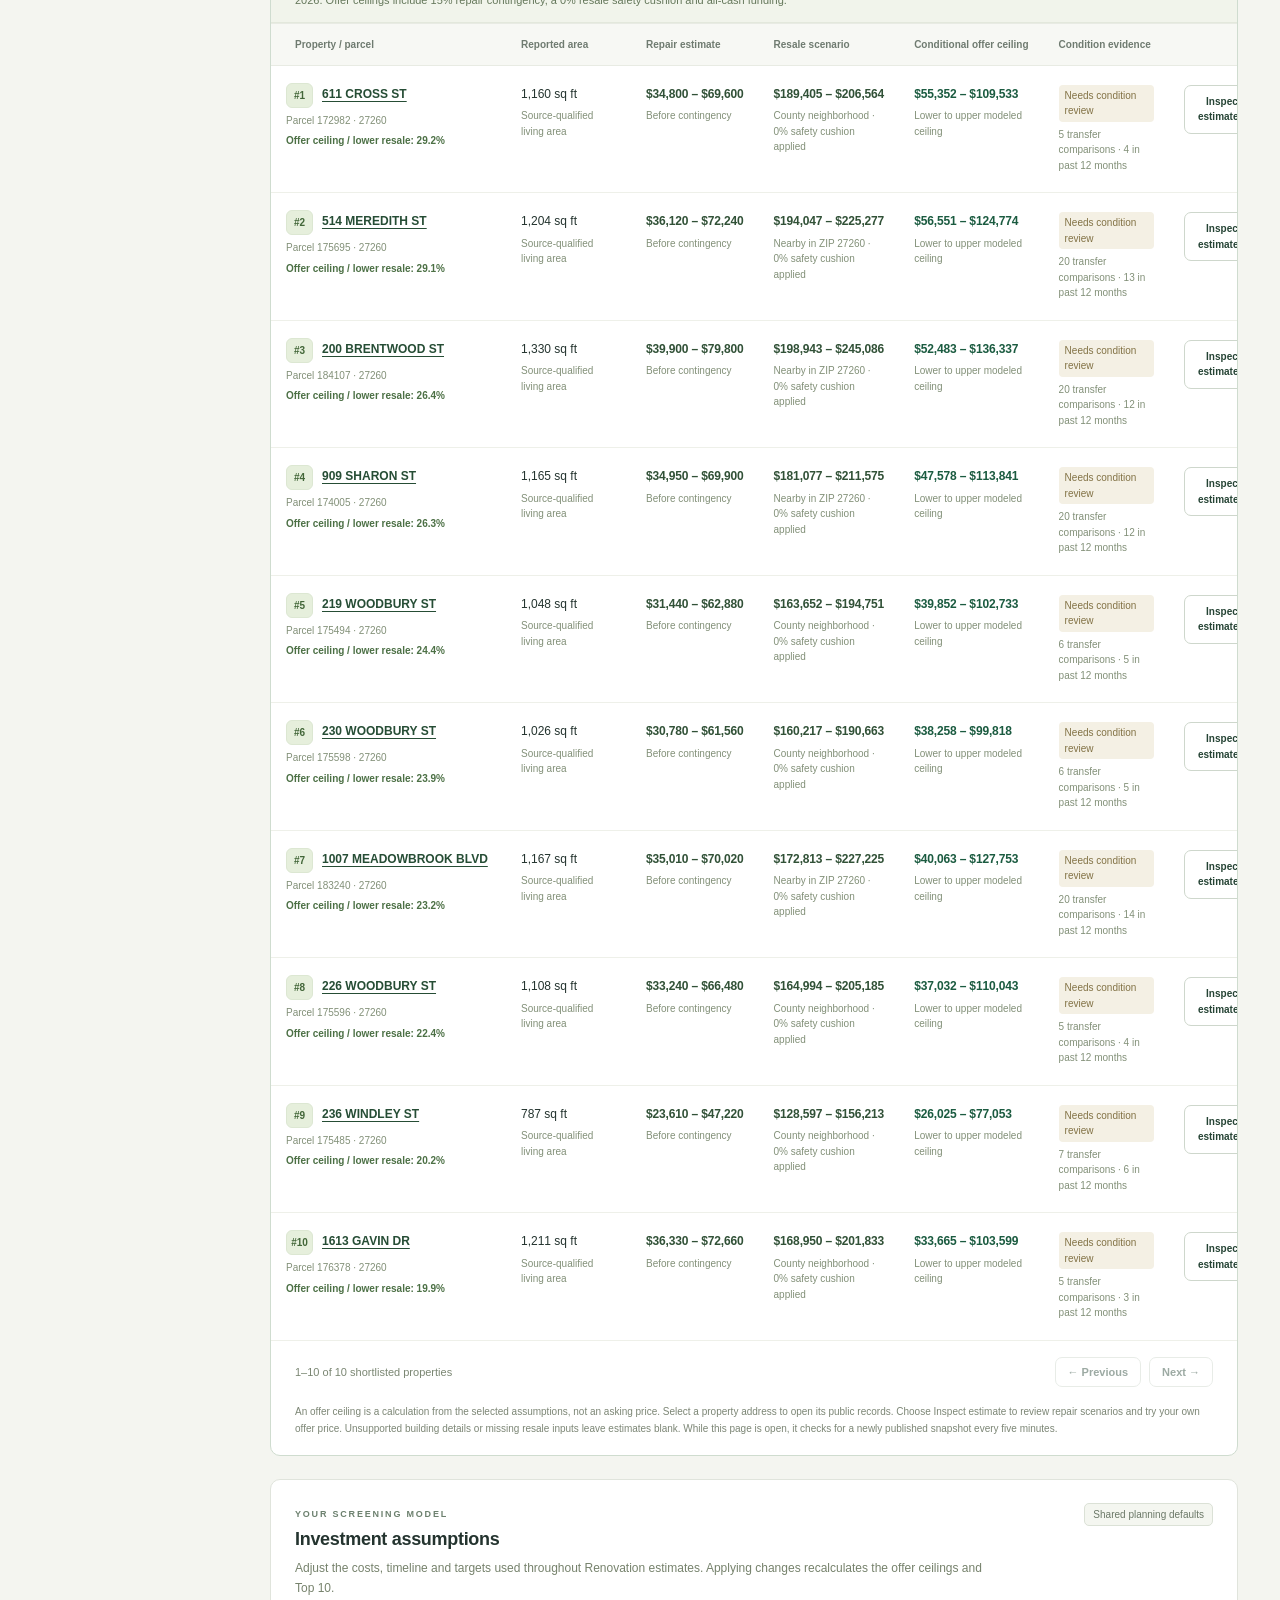
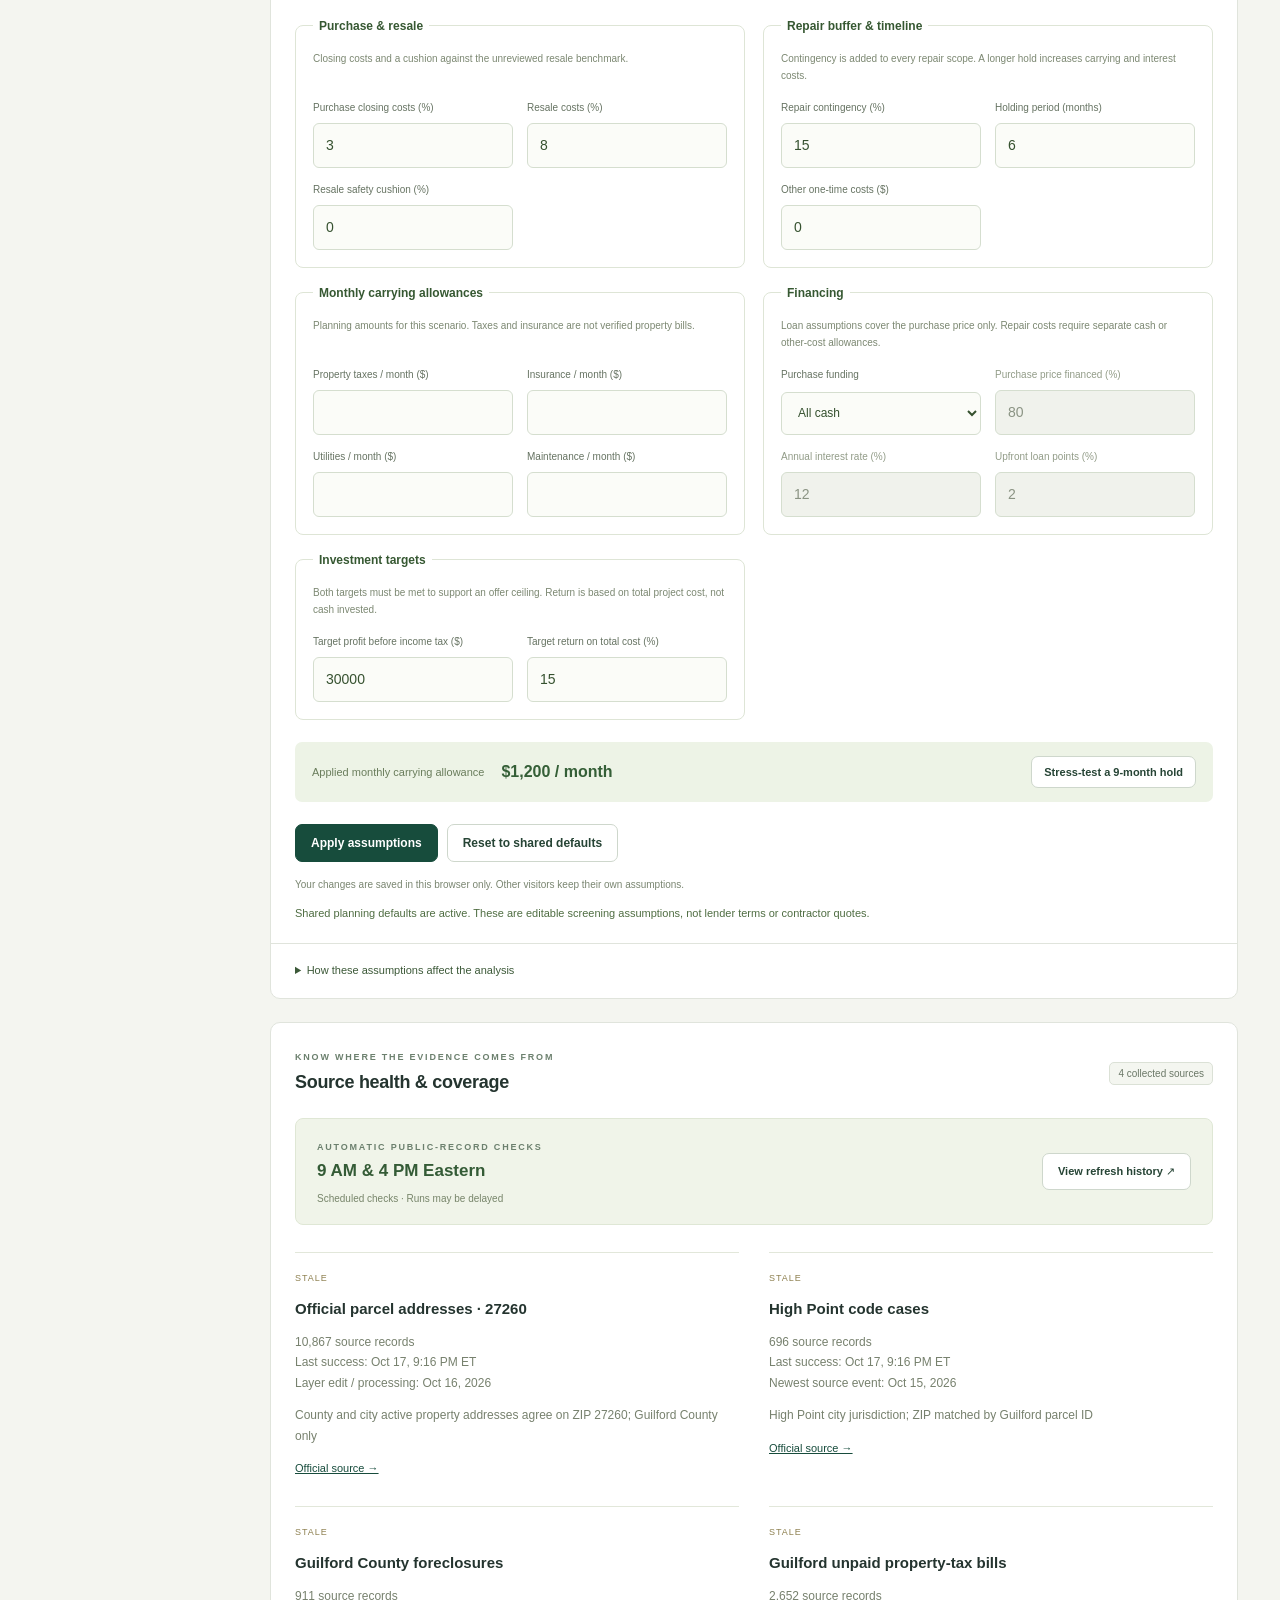
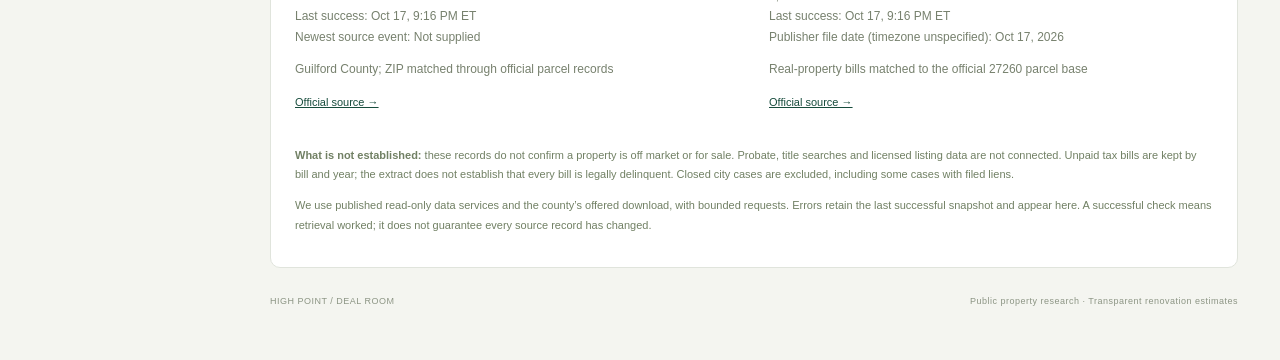
==== commit 6ca4ffea: "Replace deal pipeline with integrated investment assumptions" ====
--- a/docs/index.html
+++ b/docs/index.html
@@ -1,9 +1,9 @@
 <!doctype html>
 <html lang="en">
-<head><meta charset="utf-8"><meta name="viewport" content="width=device-width,initial-scale=1"><meta name="description" content="High Point 27260 property research and transparent deal analysis."><title>High Point · Deal Room</title><link rel="stylesheet" href="style.css?v=property-hit-area-3"><link rel="stylesheet" href="rough-estimates.css?v=property-hit-area-3"></head>
+<head><meta charset="utf-8"><meta name="viewport" content="width=device-width,initial-scale=1"><meta name="description" content="High Point 27260 property research and transparent deal analysis."><title>High Point · Deal Room</title><link rel="stylesheet" href="style.css?v=property-hit-area-3"><link rel="stylesheet" href="rough-estimates.css?v=investment-1"></head>
 <body>
-<aside class="sidebar"><a class="brand" href="#overview"><span class="brand-icon">H<span>↗</span></span><span>HIGH POINT<small>DEAL ROOM</small></span></a><div class="market-label">YOUR RESEARCH MARKET</div><div class="market">High Point, NC <span>27260</span></div><nav aria-label="Main navigation"><a href="#overview" class="active">◈ <span>Public records</span></a><a href="#renovation">⌂ <span>Renovation estimates</span></a><a href="#deals">▤ <span>Deal pipeline</span></a><a href="#assumptions">◎ <span>My assumptions</span></a><a href="#sources">↗ <span>Data & setup</span></a></nav><div class="sidebar-foot"><span class="status-dot"></span> Shared research dashboard<small>Public view · Owner managed</small></div></aside>
-<main id="overview"><header><div><span class="eyebrow">PROPERTY INVESTMENT WORKSPACE</span><h1>Find the evidence before the listing.</h1><p>Current public records for High Point. Research the property before you underwrite the deal.</p></div><div class="owner-controls"><a class="button" href="https://github.com/taher5352/highpoint-deal-room-web/edit/main/config/workspace.json" target="_blank" rel="noopener noreferrer">Edit shared scenarios (GitHub)</a></div></header>
+<aside class="sidebar"><a class="brand" href="#overview"><span class="brand-icon">H<span>↗</span></span><span>HIGH POINT<small>DEAL ROOM</small></span></a><div class="market-label">YOUR RESEARCH MARKET</div><div class="market">High Point, NC <span>27260</span></div><nav aria-label="Main navigation"><a href="#overview" class="active">◈ <span>Public records</span></a><a href="#renovation">⌂ <span>Renovation estimates</span></a><a href="#assumptions">◎ <span>Investment assumptions</span></a><a href="#sources">↗ <span>Data & setup</span></a></nav><div class="sidebar-foot"><span class="status-dot"></span> Shared research dashboard<small>Public view · Owner managed</small></div></aside>
+<main id="overview"><header><div><span class="eyebrow">PROPERTY INVESTMENT WORKSPACE</span><h1>Find the evidence before the listing.</h1><p>Current public records for High Point. Research the property before you underwrite the deal.</p></div><div class="owner-controls"><a class="button" href="#assumptions">Adjust investment assumptions →</a></div></header>
 <div class="notice"><span class="sample-label">PUBLIC RECORDS</span><p>City and county records are research signals. Listing status, sale intent and property condition still need verification.</p><a href="#sources">Source details →</a></div>
 <section id="public-records" class="panel records-panel"><div class="section-head"><div><span class="eyebrow">RESEARCH BEFORE THE LISTING</span><h2>Property records <span id="record-count" class="badge">Loading</span></h2></div><div class="backup"><a id="excel-workbook" class="button" href="./downloads/High-Point-Property-Research.xlsx" download>Download full Excel workbook ↓</a><a class="button" href="https://github.com/taher5352/highpoint-deal-room-web/actions" target="_blank" rel="noopener noreferrer">Refresh history ↗</a></div></div><div id="record-overview" class="record-overview"></div><div class="record-toolbar"><label>Search records<input id="record-search" type="search" placeholder="Address, parcel or case number"></label><label>Geography<select id="record-scope"><option value="27260">27260 · official address match</option><option value="all">All source records · scope varies</option></select></label><label>Record type<select id="record-type"><option value="signals">All research signals</option><option value="code_case">City code cases</option><option value="foreclosure">County foreclosures</option><option value="tax_bill">Unpaid property tax bills</option><option value="parcel">27260 parcel base</option></select></label></div><div id="record-message" class="record-message" role="status">Loading the last saved records…</div><div class="table-wrap"><table><thead><tr><th>Property / parcel</th><th>Source</th><th>Source status</th><th>Reported date</th><th>Reported amount</th><th>Details</th></tr></thead><tbody id="record-rows"></tbody></table></div><div class="record-footer"><span id="record-pagination"></span><div><button id="records-prev">← Previous</button><button id="records-next">Next →</button><a id="records-csv" class="button" href="./data/records.csv" download>Download CSV ↓</a><a id="records-json" class="button" href="./data/records.json" download>Download JSON ↓</a></div></div><p class="table-note">Select an address or “Open property” to see the records for that parcel and its official source links. The Excel workbook includes all published records; CSV and JSON downloads follow your filters. Amounts may be tax assessments, case fees, or tax bills, as labeled. They are not asking prices. An open investigation is an unverified complaint. Repeated parcels can represent multiple records; do not add their assessments together.</p></section>
 <section id="renovation" class="panel rough-panel" aria-labelledby="rough-title">
@@ -12,16 +12,11 @@
 <div class="rough-viewbar"><div class="rough-view-toggle" role="group" aria-label="Estimate view"><button type="button" data-rough-view="top" aria-pressed="true">Top 10 to investigate</button><button type="button" data-rough-view="all" aria-pressed="false">All properties</button></div><p id="rough-shortlist-summary" role="status">Ranking the latest saved transfer pool…</p><p id="rough-shortlist-rules">Positive offer ceiling using lower resale and higher repair assumptions. At least 5 distinct transfer comparisons, with half or more in the past 12 months. Asking prices and current condition remain unknown.</p></div>
 <div class="rough-controls"><fieldset class="rough-scope"><legend>Choose an assumed repair scope</legend><div class="rough-scope-grid"><label><input type="radio" name="rough-scope" value="light"><b>Light refresh</b><strong>$15–$30 / sq ft</strong><small>Cosmetic scope assumption</small></label><label><input type="radio" name="rough-scope" value="moderate" checked><b>Moderate renovation</b><strong>$30–$60 / sq ft</strong><small>Broader work assumption</small></label><label><input type="radio" name="rough-scope" value="heavy"><b>Heavy renovation</b><strong>$60–$150 / sq ft</strong><small>Extensive work assumption</small></label></div><p class="rough-scope-help">You choose the scope. Photos have not classified the condition of these properties. All three scopes use the same resale range.</p></fieldset>
 <div class="rough-toolbar"><label>Search properties<input id="rough-search" type="search" placeholder="Street, address or parcel number" autocomplete="off"></label><label>Area coverage<select id="rough-coverage" aria-label="Area coverage"><option value="all">All residential parcels</option><option value="estimated">With usable building area</option><option value="missing">Needs building verification</option></select></label><label>Sort all properties<select id="rough-sort" aria-label="Sort results"><option value="offer">Highest offer ceiling (lower resale)</option><option value="repair">Lowest estimated repair cost</option><option value="address">Address</option></select></label></div></div>
-<div class="rough-context"><span id="rough-context">Loading the latest estimate inputs…</span><button type="button" id="rough-show-method">See assumptions & sources ↗</button></div>
+<div class="rough-personal-bar"><span id="rough-settings-state">Loading investment assumptions…</span><a href="#assumptions">Adjust investment assumptions →</a></div><div class="rough-context"><span id="rough-context">Loading the latest estimate inputs…</span><button type="button" id="rough-show-method">See assumptions & sources ↗</button></div>
 <div class="table-wrap"><table class="rough-table"><thead><tr><th>Property / parcel</th><th>Reported area</th><th>Repair estimate</th><th>Resale scenario</th><th>Conditional offer ceiling</th><th>Condition evidence</th><th><span class="sr-only">Details</span></th></tr></thead><tbody id="rough-rows"><tr><td colspan="7" class="rough-loading">Loading property estimates…</td></tr></tbody></table></div>
 <div class="rough-footer"><span id="rough-pagination" role="status"></span><div><button id="rough-prev" type="button">← Previous</button><button id="rough-next" type="button">Next →</button></div></div><p class="rough-note">An offer ceiling is a calculation from the selected assumptions, not an asking price. Select a property address to open its public records. Choose Inspect estimate to review repair scenarios and try your own offer price. Unsupported building details or missing resale inputs leave estimates blank. While this page is open, it checks for a newly published snapshot every five minutes.</p>
 </section>
-<div id="storage-warning" class="warning" hidden>The shared scenario file could not be loaded. Showing clearly marked fictional examples until the file is available.</div>
-<div class="sandbox-title"><span class="eyebrow">SEPARATE FROM PUBLIC RECORDS</span><h2>Shared underwriting scenarios</h2><p>Owner-managed scenarios and clearly marked examples. Read-only for visitors. Public records do not populate assumed prices or repair budgets.</p></div><section class="stats" aria-label="Pipeline summary"><article><span>Properties in your pipeline</span><strong id="count">—</strong><small>Sample + manually entered scenarios</small></article><article><span>Highest illustrative score</span><strong id="best-score">—</strong><small>Your criteria, applied consistently</small></article><article><span>Highest estimated net profit</span><strong id="best-profit">—</strong><small>Before income taxes · All-cash model</small></article><article class="schedule"><span>Public-record refresh schedule</span><strong id="schedule-state">Setup in progress</strong><small id="schedule-detail">Requested: 9 AM & 4 PM Eastern</small></article></section>
-<section id="deals" class="panel"><div class="section-head"><div><span class="eyebrow">YOUR OPPORTUNITY BOARD</span><h2>Deal pipeline <span id="shown" class="badge"></span></h2></div><div class="table-controls"><label class="search"><span class="sr-only">Search properties</span><input id="search" type="search" placeholder="Search your properties…"></label><label><span class="sr-only">Sort properties</span><select id="sort"><option value="score">Highest score</option><option value="profit">Highest net profit</option><option value="price">Lowest purchase price</option></select></label></div></div><div class="table-wrap"><table><thead><tr><th>Property / scenario</th><th>Purchase</th><th>Renovation</th><th>Resale assumption</th><th>Est. net profit</th><th>Return on cost</th><th>Score</th><th><span class="sr-only">Actions</span></th></tr></thead><tbody id="rows"></tbody></table></div><p class="table-note">Scores are illustrative screening rules, not a prediction. Select a property to inspect every cost.</p></section>
-<div class="lower-grid"><section id="assumptions" class="panel"><div class="section-head"><div><span class="eyebrow">THE SHARED MODEL</span><h2>Investment assumptions</h2></div><span class="badge">All-cash flip</span></div><form id="settings" class="settings-grid"><label>Purchase closing costs (%)<input name="buyPct" type="number" min="0" max="100" step="0.1" required></label><label>Resale costs (%)<input name="sellPct" type="number" min="0" max="100" step="0.1" required></label><label>Renovation contingency (%)<input name="contingencyPct" type="number" min="0" max="100" step="1" required></label><label>Monthly holding costs ($)<input name="monthlyHold" type="number" min="0" max="10000000" step="1" required></label><label>Holding period (months)<input name="months" type="number" min="0" max="120" step="1" required></label><label>Target return on total cost (%)<input name="targetRoi" type="number" min="0.1" max="1000" step="0.1" required></label><label>Target net profit ($)<input name="targetProfit" type="number" min="1" max="100000000" step="1" required></label><div class="save-settings"><span class="subtle">These shared assumptions are managed by the owner through GitHub.</span></div></form><details><summary>How the profit and score are calculated</summary><p>Total cost = purchase + renovation + purchase closing costs + renovation contingency + holding costs + resale costs. Net profit = assumed resale price − total cost. Return on cost = net profit ÷ total cost.</p><p>Score = 70 points × return / target return + 30 points × profit / target profit. Each component is capped at its maximum and floored at zero. This rule has not been validated against historical transactions.</p><p>Enter taxes, insurance, utilities and other carrying costs in monthly holding costs. Financing, income taxes, unexpected repairs and market changes need separate review. Resale and renovation amounts are your inputs, not automated estimates.</p></details></section>
-<section class="panel next-step"><span class="eyebrow">PUBLIC AND SHAREABLE</span><h2>One dashboard. The same evidence for everyone.</h2><ol><li class="done"><b>Open the link</b><span>Visitors need no account to view records or download data.</span></li><li class="done"><b>Inspect the evidence</b><span>Source dates, errors and record limits remain visible.</span></li><li><b>Scheduled source checks</b><span>Requested at 9 AM and 4 PM Eastern. Check source health and refresh history for completed runs.</span></li><li><b>Owner-managed scenarios</b><span>The owner edits the shared scenario file in GitHub. A successful publish makes those changes visible here.</span></li></ol><div class="backup"><button id="export">Download scenarios ↓</button></div><p class="subtle">This is a public website. Scenario names, assumptions and notes are visible to everyone. Only repository collaborators can publish changes.</p><div id="message" role="status"></div></section></div>
-<section id="sources" class="panel sources"><div class="section-head"><div><span class="eyebrow">KNOW WHERE THE EVIDENCE COMES FROM</span><h2>Source health & coverage</h2></div><span id="source-count" class="badge">Checking</span></div><div id="source-health" class="source-grid"></div><div class="source-limitations"><p><b>What is not established:</b> these records do not confirm a property is off market or for sale. Probate, title searches and licensed listing data are not connected. Unpaid tax bills are kept by bill and year; the extract does not establish that every bill is legally delinquent. Closed city cases are excluded, including some cases with filed liens.</p><p>We use published read-only data services and the county’s offered download, with bounded requests. Errors retain the last successful snapshot and appear here. A successful check means retrieval worked; it does not guarantee every source record has changed.</p></div></section>
-<footer><span>HIGH POINT / DEAL ROOM</span><span>Research workspace · Public records + separate manual scenarios</span></footer></main>
-<dialog id="editor"><form id="property-form"><div class="dialog-head"><div><span class="eyebrow">PROPERTY WORKSHEET</span><h2 id="editor-title">Review scenario</h2></div><button type="button" id="close" aria-label="Close property worksheet">✕</button></div><input name="id" type="hidden"><div class="edit-grid"><label class="wide">Property name or address<input name="name" maxlength="180" required placeholder="Enter an address you are researching"></label><label>Purchase price ($)<input name="purchase" type="number" min="1" max="100000000" step="1" required></label><label>Renovation budget ($)<input name="rehab" type="number" min="0" max="100000000" step="1" required></label><label>Resale assumption ($)<input name="resale" type="number" min="1" max="100000000" step="1" required></label><label>Research date<input name="researched" type="date"></label><label class="wide">Source URL (optional)<input name="source" type="url" maxlength="2000" placeholder="https://…"></label><label class="wide">Research notes<textarea name="notes" rows="3" maxlength="4000" placeholder="Condition, comparable sales, items to verify…"></textarea></label></div><div id="breakdown" class="breakdown"></div><p class="subtle">Market: High Point, NC 27260. Verify all inputs before making investment decisions.</p><div class="dialog-actions"><span class="subtle">Shared scenario · Read-only view</span><a class="button" href="https://github.com/taher5352/highpoint-deal-room-web/edit/main/config/workspace.json" target="_blank" rel="noopener noreferrer">Edit shared scenarios (GitHub)</a></div></form></dialog>
-<script src="model.js"></script><script src="app.js?v=scroll-top10-2"></script><script src="records.js?v=property-navigation-2"></script><script src="estimate-model.js?v=renovation-top10-1"></script><script src="rough-estimates.js?v=property-navigation-2"></script></body></html>
+<section id="assumptions" class="panel investment-panel" aria-labelledby="investment-title"><div class="section-head"><div><span class="eyebrow">YOUR SCREENING MODEL</span><h2 id="investment-title">Investment assumptions</h2><p class="investment-intro">Adjust the costs, timeline and targets used throughout Renovation estimates. Applying changes recalculates the offer ceilings and Top 10.</p></div><span id="investment-status" class="badge">Loading shared defaults</span></div><form id="investment-settings"><div id="investment-fields" class="investment-fields"></div><div class="investment-carry-summary"><span>Applied monthly carrying allowance</span><strong id="investment-carry-total">—</strong><button id="investment-delay" type="button">Stress-test a 9-month hold</button></div><div class="investment-actions"><button type="submit" class="primary" disabled>Apply assumptions</button><button id="investment-reset" type="button" disabled>Reset to shared defaults</button><button id="investment-return" type="button" hidden>Return to property estimate ↗</button><p>Your changes are saved in this browser only. Other visitors keep their own assumptions.</p></div><p id="investment-message" class="investment-message" role="status">Loading the published model settings…</p></form><details><summary>How these assumptions affect the analysis</summary><p>Offer ceilings use both the target profit and return on total project cost. The lower ceiling pairs lower resale with higher repair costs; the upper ceiling pairs higher resale with lower repair costs. The Top 10 reranks when you apply changes.</p><p>Purchase prices remain unknown until you enter your own offer in a property estimate. Repair scopes are assumptions and recorded transfers have not been checked as renovated comparable sales. Future price growth is assumed to be zero.</p></details></section>
+<section id="sources" class="panel sources"><div class="section-head"><div><span class="eyebrow">KNOW WHERE THE EVIDENCE COMES FROM</span><h2>Source health & coverage</h2></div><span id="source-count" class="badge">Checking</span></div><div class="source-schedule"><div><span class="eyebrow">AUTOMATIC PUBLIC-RECORD CHECKS</span><strong id="schedule-state">Checking schedule</strong><small id="schedule-detail">9 AM &amp; 4 PM Eastern</small></div><a class="button" href="https://github.com/taher5352/highpoint-deal-room-web/actions" target="_blank" rel="noopener noreferrer">View refresh history ↗</a></div><div id="source-health" class="source-grid"></div><div class="source-limitations"><p><b>What is not established:</b> these records do not confirm a property is off market or for sale. Probate, title searches and licensed listing data are not connected. Unpaid tax bills are kept by bill and year; the extract does not establish that every bill is legally delinquent. Closed city cases are excluded, including some cases with filed liens.</p><p>We use published read-only data services and the county’s offered download, with bounded requests. Errors retain the last successful snapshot and appear here. A successful check means retrieval worked; it does not guarantee every source record has changed.</p></div></section>
+<footer><span>HIGH POINT / DEAL ROOM</span><span>Public property research · Transparent renovation estimates</span></footer></main>
+<script src="app.js?v=investment-1"></script><script src="records.js?v=investment-1"></script><script src="estimate-model.js?v=investment-1"></script><script src="rough-estimates.js?v=investment-1"></script></body></html>
--- a/docs/rough-estimates.css
+++ b/docs/rough-estimates.css
@@ -5,3 +5,6 @@
 .rough-viewbar{padding:20px 24px 0}.rough-view-toggle{display:inline-flex;padding:4px;background:#eff3e9;border:1px solid #dfe6d7;border-radius:9px;gap:4px}.rough-view-toggle button{border-color:transparent;background:transparent;font-size:12px;padding:11px 16px;border-radius:6px;color:#708066}.rough-view-toggle button[aria-pressed="true"]{background:#174c3c;color:#fff;border-color:#174c3c;box-shadow:0 1px 3px #174c3c14}.rough-viewbar p{font-size:11px;color:#78866d;line-height:1.7;margin:11px 0 0}.rough-viewbar #rough-shortlist-summary{color:#355c39;font-weight:600;font-size:12px}.rough-viewbar #rough-shortlist-rules{font-size:10px;margin-top:6px;max-width:950px}.rough-property-title{display:flex;align-items:flex-start;gap:9px}.rough-rank{display:inline-flex;align-items:center;justify-content:center;min-width:27px;height:25px;flex-shrink:0;border-radius:6px;background:#e6efdc;border:1px solid #dce7d2;color:#426638;font-size:10px;font-weight:700;margin-top:-2px}.rough-rank-caption{font-weight:600;color:#4c7045!important}.rough-table .rough-empty button{margin-top:10px;font-size:11px}.rough-toolbar select:disabled{background:#f1f3ed;color:#8e9987;cursor:default}@media(max-width:700px){.rough-viewbar{padding:18px 15px 0}.rough-view-toggle{display:flex;width:100%}.rough-view-toggle button{flex:1;padding:11px 10px;font-size:11px}.rough-viewbar #rough-shortlist-summary{font-size:11px}.rough-viewbar #rough-shortlist-rules{font-size:9px;line-height:1.7}.rough-rank{min-width:25px;height:23px;font-size:9px}}
 
 .rough-record-links{display:flex;gap:8px;margin:15px 0 0;padding:0}.rough-record-links a{color:var(--green);border:1px solid #ced7cc;font-size:11px;padding:10px 12px}.rough-record-links a:first-child{background:var(--green);color:#fff;border-color:var(--green)}.rough-record-links a:hover{text-decoration:underline;text-underline-offset:3px}.rough-record-links a:first-child:hover{background:#23624d}.rough-detail-links a,.rough-source-card a,.rough-comparison a{cursor:pointer}
+.rough-personal-bar{display:flex;align-items:center;justify-content:space-between;gap:12px;padding:12px 24px;background:#e9f0e1;border-top:1px solid #dce5d2;font-size:11px;color:#43613c;line-height:1.6}.rough-personal-bar a{font-weight:600;white-space:nowrap;text-underline-offset:3px}.investment-panel .section-head{align-items:flex-start}.investment-intro{font-size:12px;line-height:1.7;color:#76826c;max-width:700px;margin:8px 0 0}.investment-fields{display:grid;grid-template-columns:repeat(2,minmax(0,1fr));gap:18px;padding:3px 24px 22px}.investment-group{border:1px solid #dee5d6;border-radius:8px;min-width:0;margin:0;padding:17px}.investment-group legend{font-size:12px;font-weight:650;color:#365832;padding:0 6px}.investment-group>p{font-size:10px;color:#7c8872;line-height:1.7;margin:0 0 16px;min-height:34px}.investment-group>div{display:grid;grid-template-columns:repeat(2,minmax(0,1fr));gap:14px}.investment-group label{font-size:10px;line-height:1.5}.investment-group input,.investment-group select{width:100%;min-width:0;border:1px solid #d5decf;background:#fbfcf8;color:#35512f;font-size:14px;padding:11px 12px;border-radius:6px}.investment-group select{font-size:12px}.investment-group input:disabled{background:#f0f2ec;color:#8a9383}.investment-inactive{color:#929c88}.investment-carry-summary{display:flex;align-items:center;flex-wrap:wrap;gap:10px 17px;margin:0 24px;padding:14px 17px;border-radius:7px;background:#edf3e6;font-size:11px;color:#6a7d5c}.investment-carry-summary strong{font-size:16px;color:#355f37;font-weight:600}.investment-carry-summary button{margin-left:auto;font-size:11px;padding:9px 12px;background:#fff}.investment-actions{display:flex;align-items:center;gap:9px;flex-wrap:wrap;padding:22px 24px 0}.investment-actions p{font-size:10px;color:#7a8671;line-height:1.7;flex-basis:100%;margin:5px 0 0}.investment-actions button{font-size:12px}.investment-actions button:disabled{cursor:wait;opacity:.6}.investment-message{font-size:11px;line-height:1.7;color:#4f6d42;padding:0 24px;margin:11px 0 21px}.source-schedule{display:flex;align-items:center;justify-content:space-between;gap:18px;padding:17px 21px;margin:0 24px 22px;background:#f0f4e9;border:1px solid #dfe7d5;border-radius:8px}.source-schedule strong{font-size:17px;color:#345b36;font-weight:550;display:block;margin:7px 0}.source-schedule small{font-size:10px;color:#77856a;line-height:1.6}.source-schedule .button{font-size:11px}
+@media(max-width:1000px){.investment-fields{grid-template-columns:1fr}.investment-group>p{min-height:0}.investment-group>div{grid-template-columns:repeat(3,minmax(0,1fr))}.investment-group:nth-child(3)>div,.investment-group:nth-child(4)>div{grid-template-columns:repeat(2,minmax(0,1fr))}}
+@media(max-width:700px){.rough-personal-bar{padding:12px 15px;flex-wrap:wrap;font-size:10px}.investment-intro{font-size:11px}.investment-fields{padding:3px 15px 18px;gap:15px}.investment-group{padding:14px}.investment-group>div{grid-template-columns:repeat(2,minmax(0,1fr));gap:12px}.investment-group label{font-size:10px}.investment-group input{font-size:15px}.investment-group select{font-size:11px}.investment-carry-summary{margin:0 15px;padding:14px;gap:10px}.investment-carry-summary>span{flex-basis:100%}.investment-carry-summary button{font-size:10px;margin-left:0}.investment-actions{padding:18px 15px 0}.investment-actions button{font-size:11px;padding:11px 12px}.investment-message{padding:0 15px;font-size:10px}.source-schedule{margin:0 15px 20px;padding:15px;flex-wrap:wrap}.source-schedule strong{font-size:16px}.source-schedule .button{font-size:10px}}
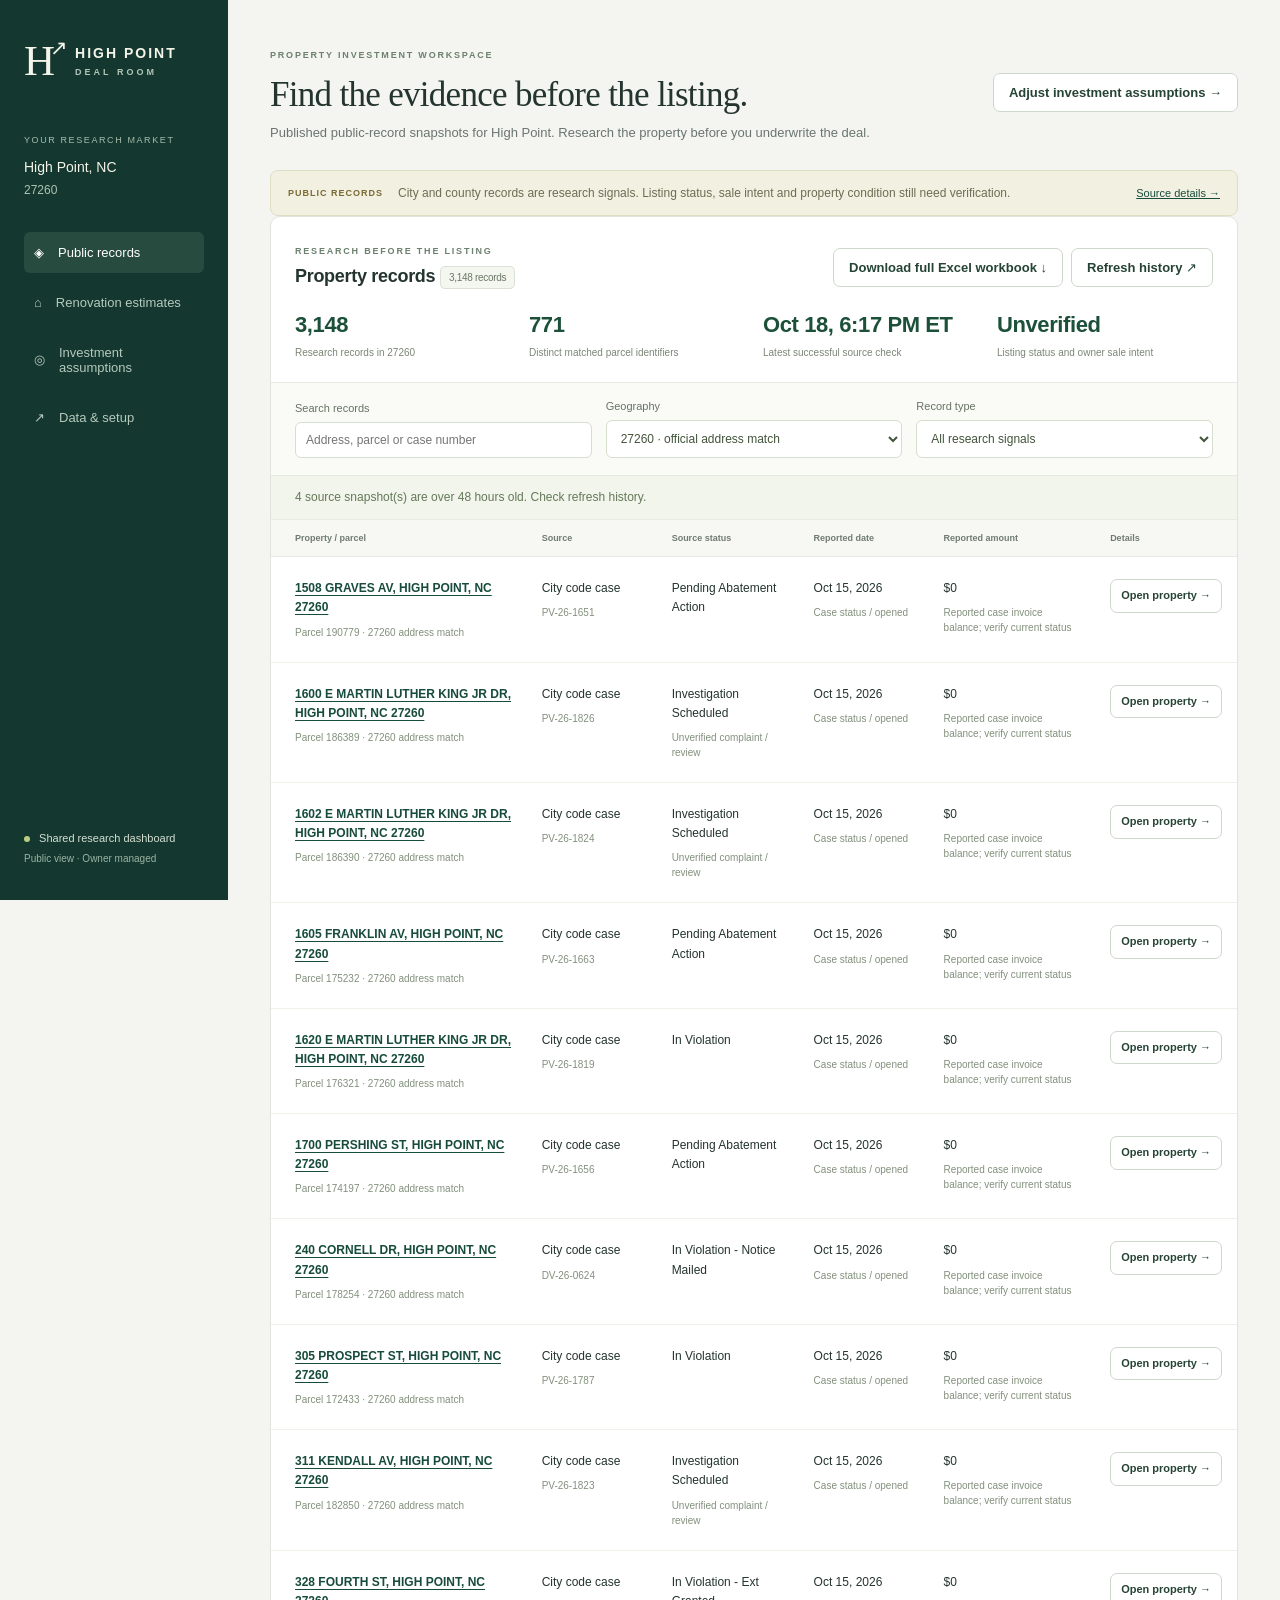
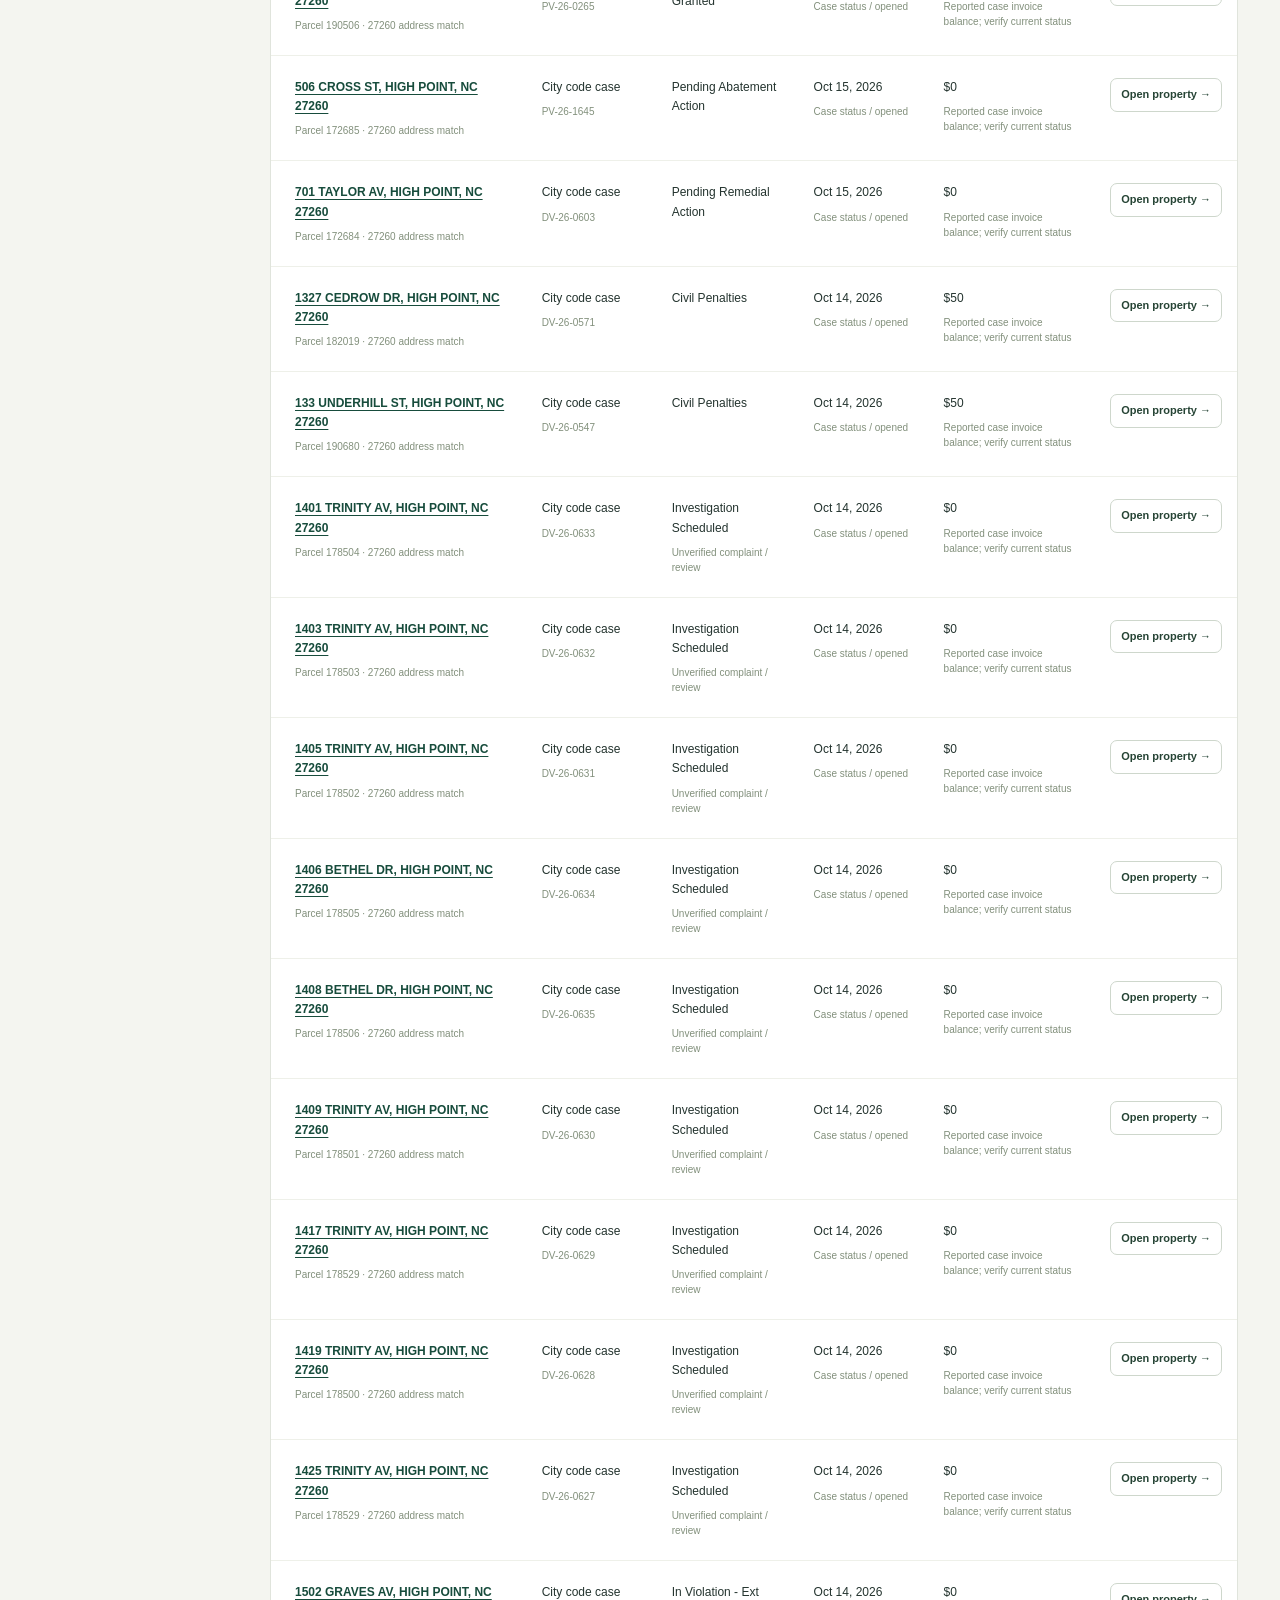
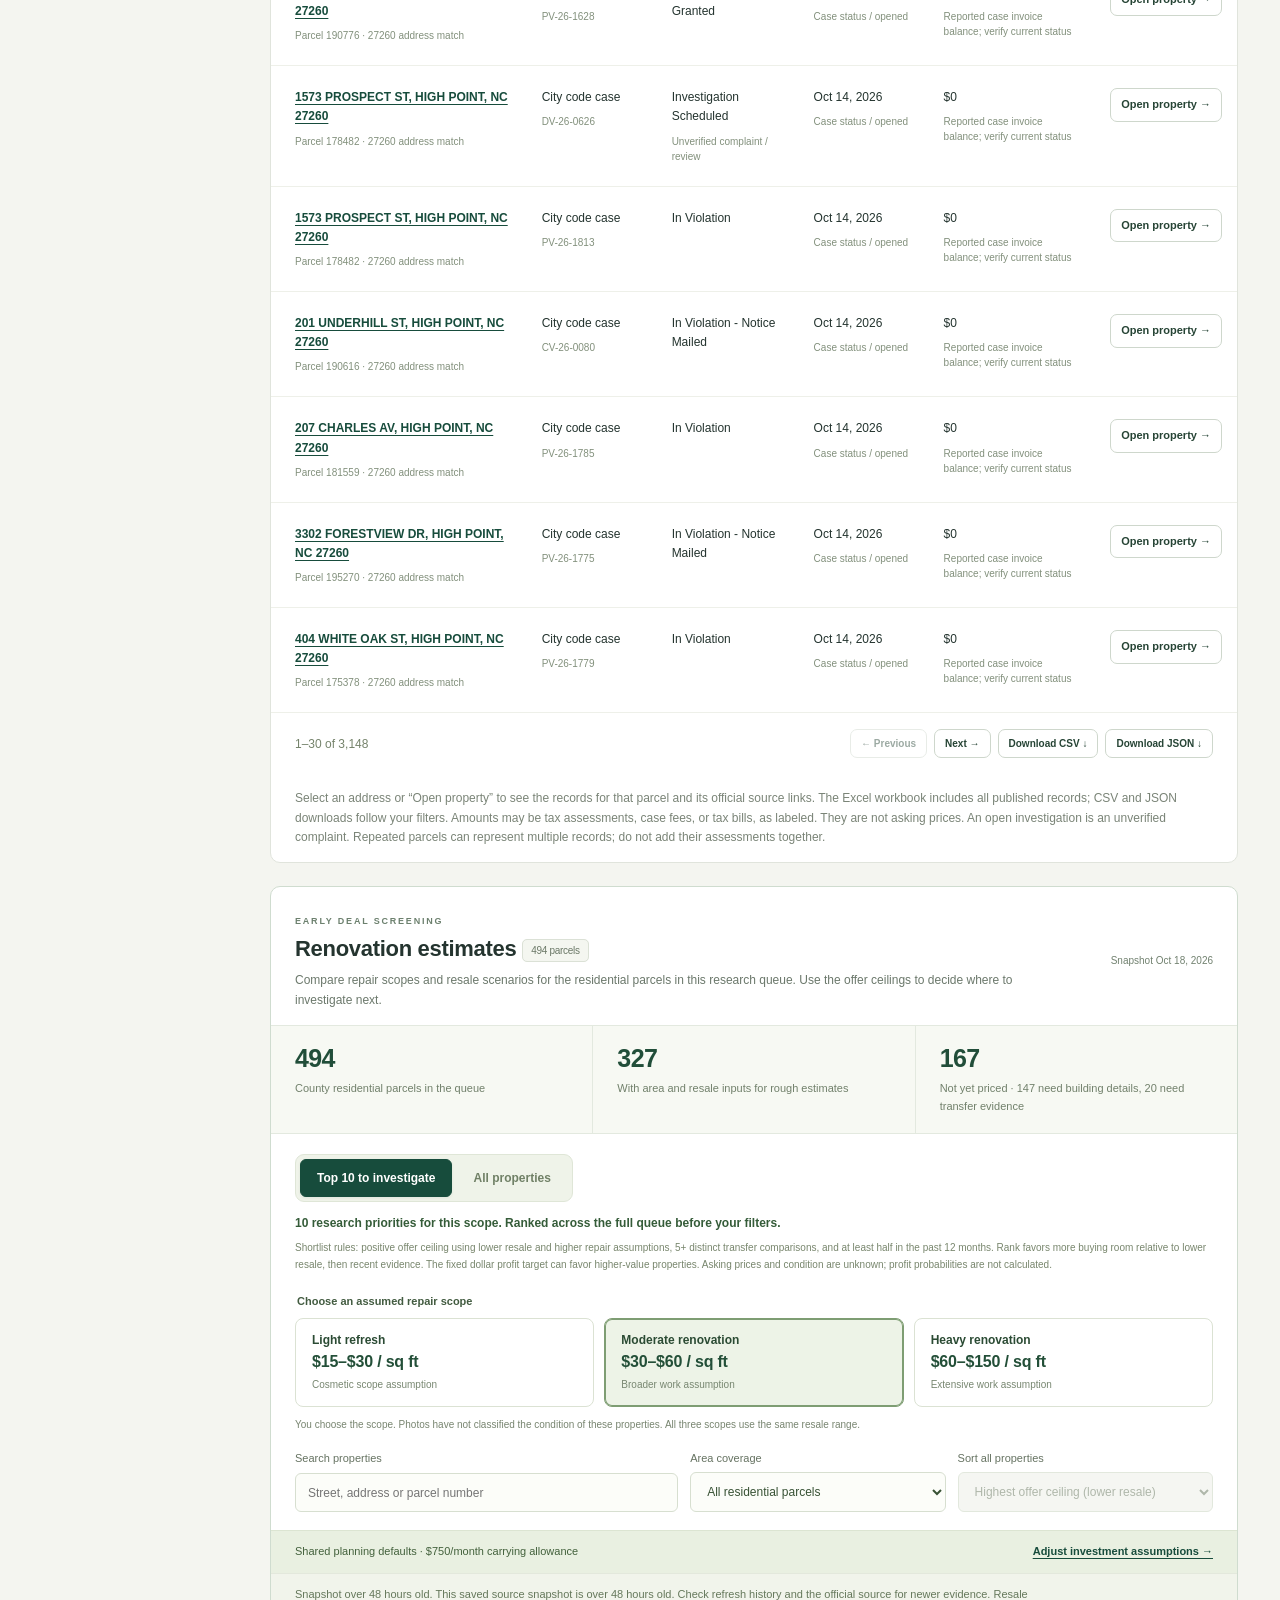
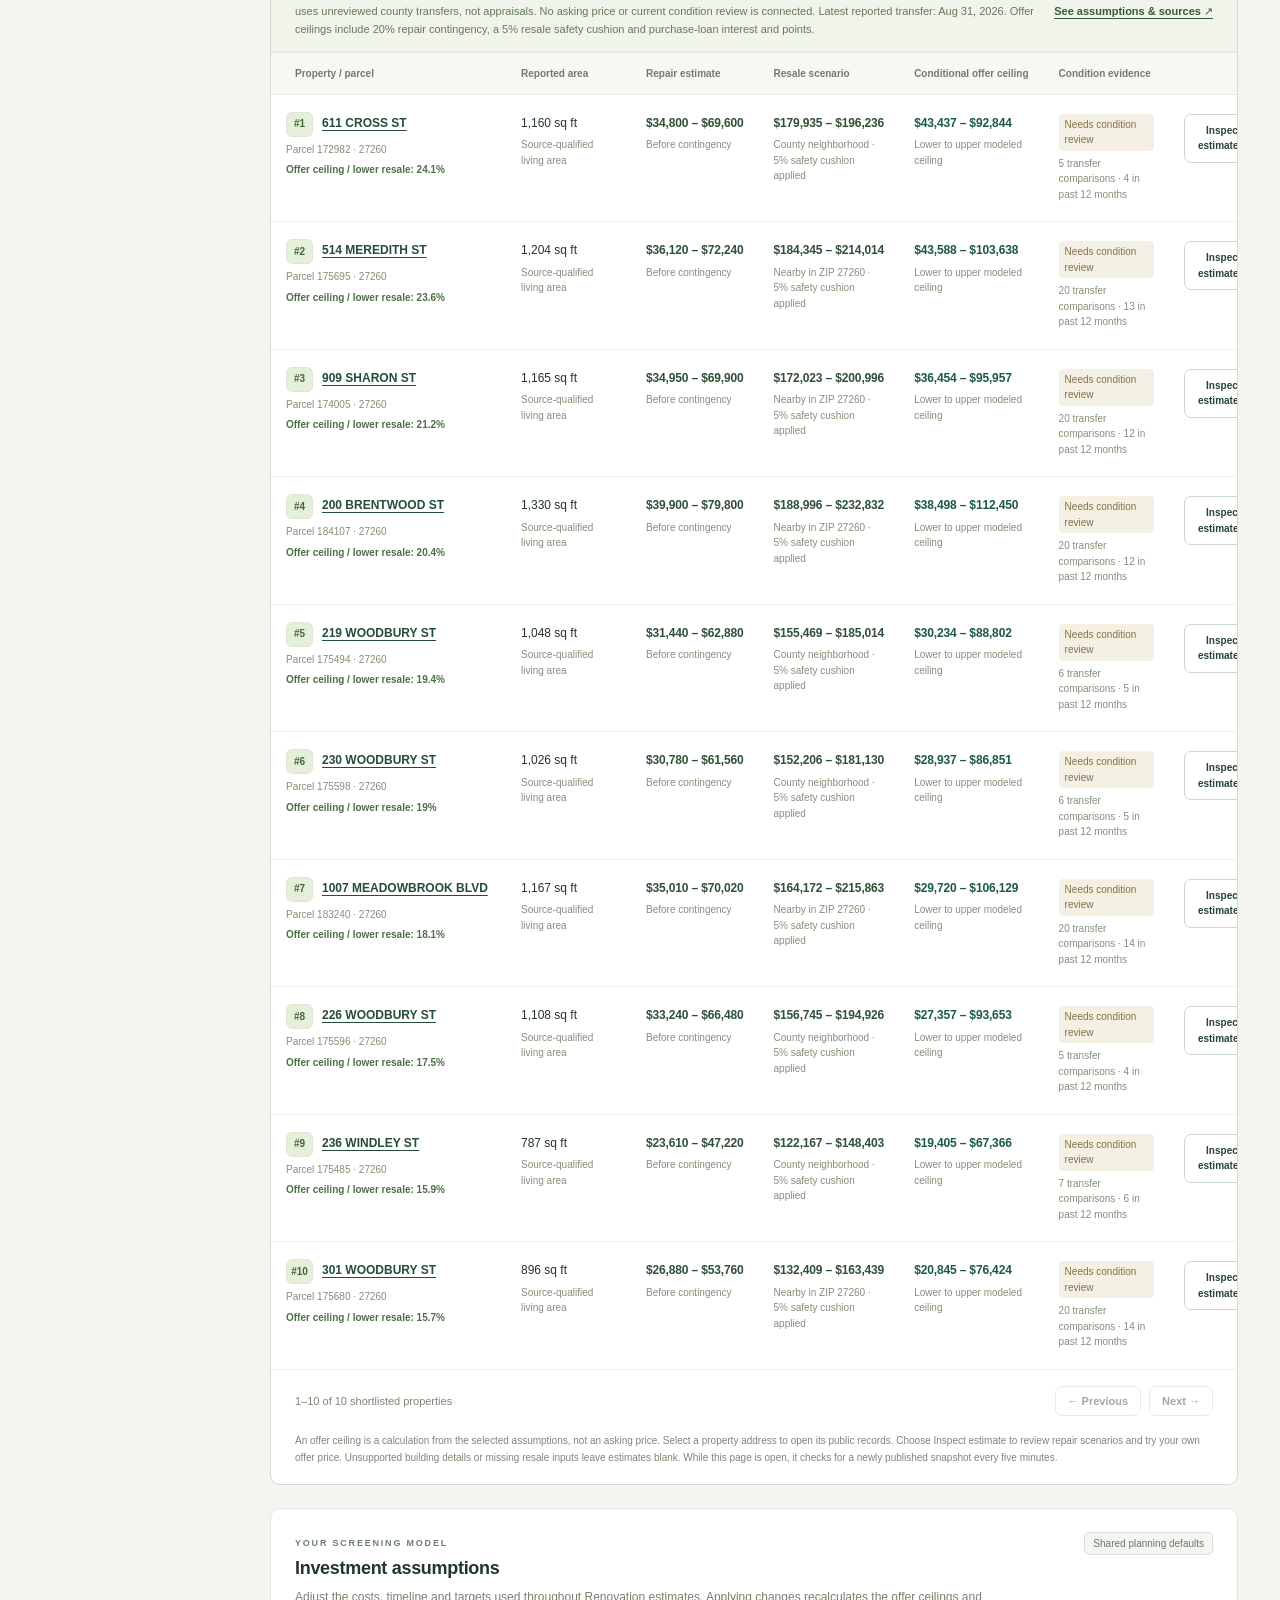
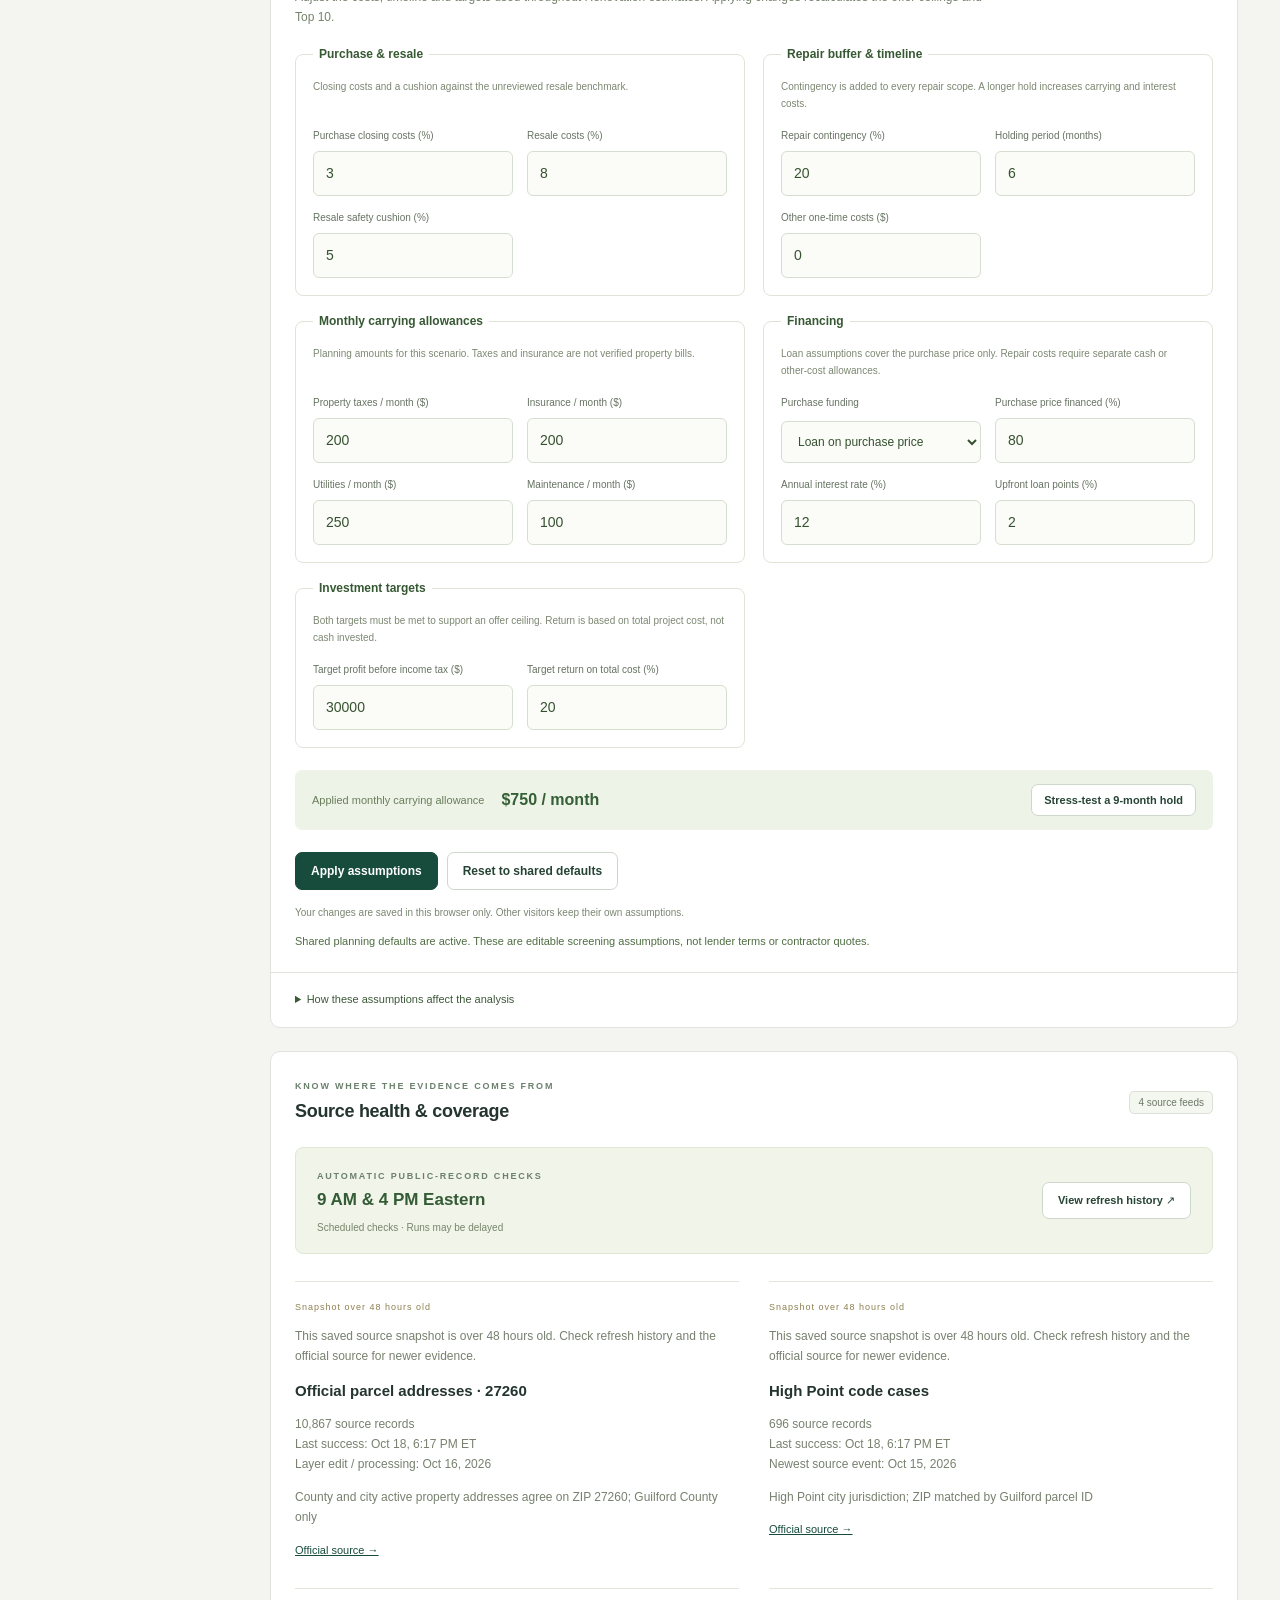
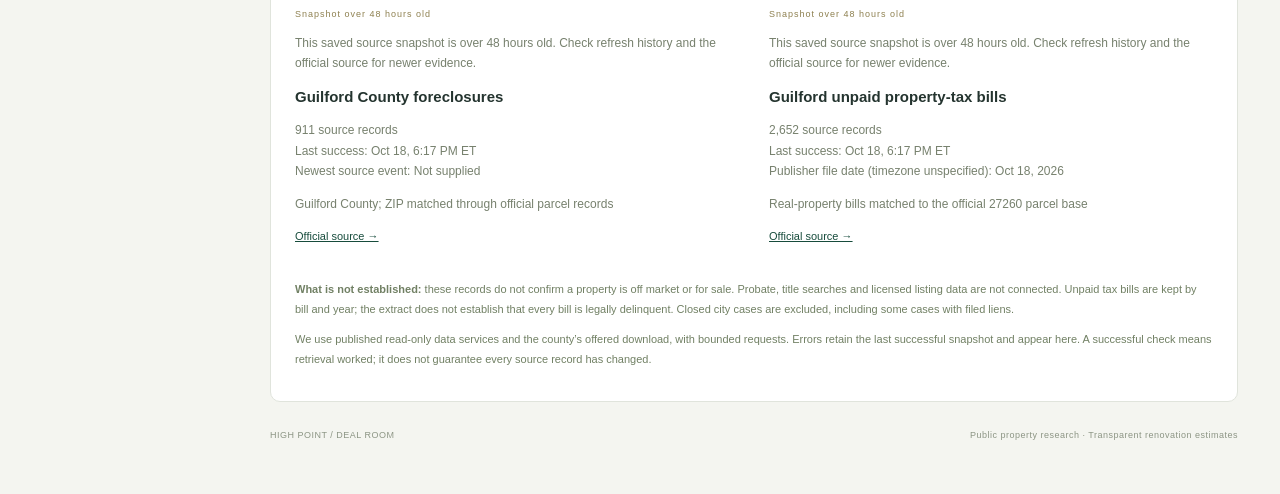
==== commit 46bdeb76: "Improve mobile property research and worksheet accessibility" ====
--- a/docs/index.html
+++ b/docs/index.html
@@ -1,11 +1,12 @@
 <!doctype html>
 <html lang="en">
-<head><meta charset="utf-8"><meta name="viewport" content="width=device-width,initial-scale=1"><meta name="description" content="High Point 27260 property research and transparent deal analysis."><title>High Point · Deal Room</title><link rel="stylesheet" href="style.css?v=property-hit-area-3"><link rel="stylesheet" href="rough-estimates.css?v=investment-1"></head>
+<head><meta charset="utf-8"><meta name="viewport" content="width=device-width,initial-scale=1"><meta name="description" content="High Point 27260 property research and transparent deal analysis."><title>High Point · Deal Room</title><link rel="stylesheet" href="style.css?v=research-flow-1"><link rel="stylesheet" href="rough-estimates.css?v=research-flow-1"></head>
 <body>
+<a class="skip-link" href="#public-records">Skip to property records</a>
 <aside class="sidebar"><a class="brand" href="#overview"><span class="brand-icon">H<span>↗</span></span><span>HIGH POINT<small>DEAL ROOM</small></span></a><div class="market-label">YOUR RESEARCH MARKET</div><div class="market">High Point, NC <span>27260</span></div><nav aria-label="Main navigation"><a href="#overview" class="active">◈ <span>Public records</span></a><a href="#renovation">⌂ <span>Renovation estimates</span></a><a href="#assumptions">◎ <span>Investment assumptions</span></a><a href="#sources">↗ <span>Data & setup</span></a></nav><div class="sidebar-foot"><span class="status-dot"></span> Shared research dashboard<small>Public view · Owner managed</small></div></aside>
-<main id="overview"><header><div><span class="eyebrow">PROPERTY INVESTMENT WORKSPACE</span><h1>Find the evidence before the listing.</h1><p>Current public records for High Point. Research the property before you underwrite the deal.</p></div><div class="owner-controls"><a class="button" href="#assumptions">Adjust investment assumptions →</a></div></header>
+<main id="overview"><header><div><span class="eyebrow">PROPERTY INVESTMENT WORKSPACE</span><h1>Find the evidence before the listing.</h1><p>Published public-record snapshots for High Point. Research the property before you underwrite the deal.</p></div><div class="owner-controls"><a class="button" href="#assumptions">Adjust investment assumptions →</a></div></header>
 <div class="notice"><span class="sample-label">PUBLIC RECORDS</span><p>City and county records are research signals. Listing status, sale intent and property condition still need verification.</p><a href="#sources">Source details →</a></div>
-<section id="public-records" class="panel records-panel"><div class="section-head"><div><span class="eyebrow">RESEARCH BEFORE THE LISTING</span><h2>Property records <span id="record-count" class="badge">Loading</span></h2></div><div class="backup"><a id="excel-workbook" class="button" href="./downloads/High-Point-Property-Research.xlsx" download>Download full Excel workbook ↓</a><a class="button" href="https://github.com/taher5352/highpoint-deal-room-web/actions" target="_blank" rel="noopener noreferrer">Refresh history ↗</a></div></div><div id="record-overview" class="record-overview"></div><div class="record-toolbar"><label>Search records<input id="record-search" type="search" placeholder="Address, parcel or case number"></label><label>Geography<select id="record-scope"><option value="27260">27260 · official address match</option><option value="all">All source records · scope varies</option></select></label><label>Record type<select id="record-type"><option value="signals">All research signals</option><option value="code_case">City code cases</option><option value="foreclosure">County foreclosures</option><option value="tax_bill">Unpaid property tax bills</option><option value="parcel">27260 parcel base</option></select></label></div><div id="record-message" class="record-message" role="status">Loading the last saved records…</div><div class="table-wrap"><table><thead><tr><th>Property / parcel</th><th>Source</th><th>Source status</th><th>Reported date</th><th>Reported amount</th><th>Details</th></tr></thead><tbody id="record-rows"></tbody></table></div><div class="record-footer"><span id="record-pagination"></span><div><button id="records-prev">← Previous</button><button id="records-next">Next →</button><a id="records-csv" class="button" href="./data/records.csv" download>Download CSV ↓</a><a id="records-json" class="button" href="./data/records.json" download>Download JSON ↓</a></div></div><p class="table-note">Select an address or “Open property” to see the records for that parcel and its official source links. The Excel workbook includes all published records; CSV and JSON downloads follow your filters. Amounts may be tax assessments, case fees, or tax bills, as labeled. They are not asking prices. An open investigation is an unverified complaint. Repeated parcels can represent multiple records; do not add their assessments together.</p></section>
+<section id="public-records" class="panel records-panel"><div class="section-head"><div><span class="eyebrow">RESEARCH BEFORE THE LISTING</span><h2>Property records <span id="record-count" class="badge">Loading</span></h2></div><div class="backup"><a id="excel-workbook" class="button" href="./downloads/High-Point-Property-Research.xlsx" download>Download full Excel workbook ↓</a><a class="button" href="https://github.com/taher5352/highpoint-deal-room-web/actions" target="_blank" rel="noopener noreferrer">Refresh history ↗</a></div></div><div id="record-overview" class="record-overview"></div><div class="record-toolbar"><label>Search records<input id="record-search" type="search" maxlength="200" autocomplete="off" placeholder="Address, parcel or case number"></label><label>Geography<select id="record-scope"><option value="27260">27260 · official address match</option><option value="all">All source records · scope varies</option></select></label><label>Record type<select id="record-type"><option value="signals">All research signals</option><option value="code_case">City code cases</option><option value="foreclosure">County foreclosures</option><option value="tax_bill">Unpaid property tax bills</option><option value="parcel">27260 parcel base</option></select></label><button id="records-reset" type="button" hidden>Clear filters</button></div><div id="record-message" class="record-message" role="status">Loading the last saved records…</div><div class="table-wrap"><table class="records-table" role="table"><caption class="sr-only">Published property research records. Reported amounts are not asking prices.</caption><thead><tr><th scope="col">Property / parcel</th><th scope="col">Source</th><th scope="col">Source status</th><th scope="col">Reported date</th><th scope="col">Reported amount</th><th scope="col">Details</th></tr></thead><tbody id="record-rows" role="rowgroup"></tbody></table></div><div class="record-footer"><span id="record-pagination" role="status" aria-live="polite" aria-atomic="true"></span><div><button id="records-prev">← Previous</button><button id="records-next">Next →</button><a id="records-csv" class="button" href="./data/records.csv" download>Download CSV ↓</a><a id="records-json" class="button" href="./data/records.json" download>Download JSON ↓</a></div></div><p class="table-note">Select an address or “Open property” to see the records for that parcel and its official source links. The Excel workbook includes all published records; CSV and JSON downloads follow your filters. Amounts may be tax assessments, case fees, or tax bills, as labeled. They are not asking prices. An open investigation is an unverified complaint. Repeated parcels can represent multiple records; do not add their assessments together.</p></section>
 <section id="renovation" class="panel rough-panel" aria-labelledby="rough-title">
 <div class="section-head"><div><span class="eyebrow">EARLY DEAL SCREENING</span><h2 id="rough-title">Renovation estimates <span id="rough-count" class="badge">Loading</span></h2><p class="rough-intro">Compare repair scopes and resale scenarios for the residential parcels in this research queue. Use the offer ceilings to decide where to investigate next.</p></div><span id="rough-updated" class="rough-status"></span></div>
 <div id="rough-summary" class="rough-summary" aria-label="Estimate coverage"></div>
@@ -13,10 +14,10 @@
 <div class="rough-controls"><fieldset class="rough-scope"><legend>Choose an assumed repair scope</legend><div class="rough-scope-grid"><label><input type="radio" name="rough-scope" value="light"><b>Light refresh</b><strong>$15–$30 / sq ft</strong><small>Cosmetic scope assumption</small></label><label><input type="radio" name="rough-scope" value="moderate" checked><b>Moderate renovation</b><strong>$30–$60 / sq ft</strong><small>Broader work assumption</small></label><label><input type="radio" name="rough-scope" value="heavy"><b>Heavy renovation</b><strong>$60–$150 / sq ft</strong><small>Extensive work assumption</small></label></div><p class="rough-scope-help">You choose the scope. Photos have not classified the condition of these properties. All three scopes use the same resale range.</p></fieldset>
 <div class="rough-toolbar"><label>Search properties<input id="rough-search" type="search" placeholder="Street, address or parcel number" autocomplete="off"></label><label>Area coverage<select id="rough-coverage" aria-label="Area coverage"><option value="all">All residential parcels</option><option value="estimated">With usable building area</option><option value="missing">Needs building verification</option></select></label><label>Sort all properties<select id="rough-sort" aria-label="Sort results"><option value="offer">Highest offer ceiling (lower resale)</option><option value="repair">Lowest estimated repair cost</option><option value="address">Address</option></select></label></div></div>
 <div class="rough-personal-bar"><span id="rough-settings-state">Loading investment assumptions…</span><a href="#assumptions">Adjust investment assumptions →</a></div><div class="rough-context"><span id="rough-context">Loading the latest estimate inputs…</span><button type="button" id="rough-show-method">See assumptions & sources ↗</button></div>
-<div class="table-wrap"><table class="rough-table"><thead><tr><th>Property / parcel</th><th>Reported area</th><th>Repair estimate</th><th>Resale scenario</th><th>Conditional offer ceiling</th><th>Condition evidence</th><th><span class="sr-only">Details</span></th></tr></thead><tbody id="rough-rows"><tr><td colspan="7" class="rough-loading">Loading property estimates…</td></tr></tbody></table></div>
+<div class="table-wrap"><table class="rough-table"><thead><tr><th scope="col">Property / parcel</th><th scope="col">Reported area</th><th scope="col">Repair estimate</th><th scope="col">Resale scenario</th><th scope="col">Conditional offer ceiling</th><th scope="col">Condition evidence</th><th scope="col"><span class="sr-only">Details</span></th></tr></thead><tbody id="rough-rows"><tr><td colspan="7" class="rough-loading">Loading property estimates…</td></tr></tbody></table></div>
 <div class="rough-footer"><span id="rough-pagination" role="status"></span><div><button id="rough-prev" type="button">← Previous</button><button id="rough-next" type="button">Next →</button></div></div><p class="rough-note">An offer ceiling is a calculation from the selected assumptions, not an asking price. Select a property address to open its public records. Choose Inspect estimate to review repair scenarios and try your own offer price. Unsupported building details or missing resale inputs leave estimates blank. While this page is open, it checks for a newly published snapshot every five minutes.</p>
 </section>
 <section id="assumptions" class="panel investment-panel" aria-labelledby="investment-title"><div class="section-head"><div><span class="eyebrow">YOUR SCREENING MODEL</span><h2 id="investment-title">Investment assumptions</h2><p class="investment-intro">Adjust the costs, timeline and targets used throughout Renovation estimates. Applying changes recalculates the offer ceilings and Top 10.</p></div><span id="investment-status" class="badge">Loading shared defaults</span></div><form id="investment-settings"><div id="investment-fields" class="investment-fields"></div><div class="investment-carry-summary"><span>Applied monthly carrying allowance</span><strong id="investment-carry-total">—</strong><button id="investment-delay" type="button">Stress-test a 9-month hold</button></div><div class="investment-actions"><button type="submit" class="primary" disabled>Apply assumptions</button><button id="investment-reset" type="button" disabled>Reset to shared defaults</button><button id="investment-return" type="button" hidden>Return to property estimate ↗</button><p>Your changes are saved in this browser only. Other visitors keep their own assumptions.</p></div><p id="investment-message" class="investment-message" role="status">Loading the published model settings…</p></form><details><summary>How these assumptions affect the analysis</summary><p>Offer ceilings use both the target profit and return on total project cost. The lower ceiling pairs lower resale with higher repair costs; the upper ceiling pairs higher resale with lower repair costs. The Top 10 reranks when you apply changes.</p><p>Purchase prices remain unknown until you enter your own offer in a property estimate. Repair scopes are assumptions and recorded transfers have not been checked as renovated comparable sales. Future price growth is assumed to be zero.</p></details></section>
 <section id="sources" class="panel sources"><div class="section-head"><div><span class="eyebrow">KNOW WHERE THE EVIDENCE COMES FROM</span><h2>Source health & coverage</h2></div><span id="source-count" class="badge">Checking</span></div><div class="source-schedule"><div><span class="eyebrow">AUTOMATIC PUBLIC-RECORD CHECKS</span><strong id="schedule-state">Checking schedule</strong><small id="schedule-detail">9 AM &amp; 4 PM Eastern</small></div><a class="button" href="https://github.com/taher5352/highpoint-deal-room-web/actions" target="_blank" rel="noopener noreferrer">View refresh history ↗</a></div><div id="source-health" class="source-grid"></div><div class="source-limitations"><p><b>What is not established:</b> these records do not confirm a property is off market or for sale. Probate, title searches and licensed listing data are not connected. Unpaid tax bills are kept by bill and year; the extract does not establish that every bill is legally delinquent. Closed city cases are excluded, including some cases with filed liens.</p><p>We use published read-only data services and the county’s offered download, with bounded requests. Errors retain the last successful snapshot and appear here. A successful check means retrieval worked; it does not guarantee every source record has changed.</p></div></section>
 <footer><span>HIGH POINT / DEAL ROOM</span><span>Public property research · Transparent renovation estimates</span></footer></main>
-<script src="app.js?v=investment-1"></script><script src="records.js?v=investment-1"></script><script src="estimate-model.js?v=investment-1"></script><script src="rough-estimates.js?v=investment-1"></script></body></html>
+<script src="app.js?v=investment-1"></script><script src="property-model.js?v=source-freshness-1"></script><script src="record-view-model.js?v=research-flow-1"></script><script src="records.js?v=research-flow-1"></script><script src="estimate-model.js?v=investment-1"></script><script src="rough-estimates.js?v=research-flow-1"></script></body></html>
--- a/docs/style.css
+++ b/docs/style.css
@@ -3,3 +3,30 @@
 .record-overview{display:grid;grid-template-columns:repeat(4,1fr);gap:18px;padding:0 24px 22px}.record-overview strong{display:block;font-size:22px;letter-spacing:-.4px;color:#1c5039}.record-overview span{display:block;font-size:10px;color:#7b8675;margin-top:7px;line-height:1.5}.record-toolbar{padding:17px 24px;display:flex;gap:14px;border-block:1px solid #e7ebdf;background:#fafbf7}.record-toolbar label{flex:1}.record-toolbar input,.record-toolbar select{font:inherit;font-size:12px;border:1px solid #d6dece;border-radius:6px;padding:10px;background:white;color:#42543b}.record-message{padding:12px 24px;font-size:11px;line-height:1.6;color:#65785a;background:#f1f5eb}.record-footer{display:flex;align-items:center;justify-content:space-between;padding:16px 24px;gap:12px;font-size:11px;color:#75836b}.record-footer>div{display:flex;gap:7px;flex-wrap:wrap}.record-footer button,.record-footer .button{font-size:10px;padding:8px 10px}button:disabled{opacity:.45;cursor:default}#record-rows td{white-space:normal;min-width:130px;max-width:270px;line-height:1.6;vertical-align:top}#record-rows td:first-child{min-width:250px}#record-rows small{line-height:1.5}.sandbox-title{margin:28px 0 10px}.sandbox-title p{font-size:12px;color:#7a8570}.source-limitations{padding:0 24px 20px;color:#718064;font-size:11px;line-height:1.8}.source-grid{grid-template-columns:repeat(2,1fr)}@media(max-width:900px){.record-overview{grid-template-columns:1fr 1fr}.record-toolbar,.record-footer{flex-wrap:wrap}.record-toolbar label{min-width:170px}}@media(max-width:700px){.record-overview{padding:0 16px 16px;gap:16px}.record-overview strong{font-size:19px}.record-toolbar{padding:15px;gap:10px}.record-toolbar label{min-width:100%;width:100%}.record-footer{padding:15px}.record-footer>div{width:100%}.source-grid{grid-template-columns:1fr}}
 
 .record-property-link{display:inline-block;max-width:100%;font-weight:650;text-underline-offset:3px;text-decoration-thickness:1px}.record-property-link:hover{text-decoration-thickness:2px}#record-rows .button.edit{display:inline-block;white-space:nowrap}
+
+/* Research controls remain usable with touch, keyboard and narrow screens. */
+[hidden]{display:none!important}
+.skip-link{position:absolute;left:16px;top:-100px;z-index:20;background:#fff;padding:14px;border:2px solid var(--green);border-radius:6px}
+.skip-link:focus{top:12px}
+.record-toolbar{align-items:end}
+.record-toolbar button{min-height:44px}
+.empty button{margin-top:12px;white-space:normal}
+.record-message,.record-footer,.table-note{font-size:12px}
+@media(max-width:700px){
+  input[type="search"],input[type="number"],select{font-size:16px!important;min-height:44px}
+  nav a{min-height:44px;align-items:center;font-size:12px}
+  .record-toolbar button{width:100%}
+  .records-table{white-space:normal;table-layout:fixed}
+  .records-table thead{position:absolute;width:1px;height:1px;overflow:hidden;clip:rect(0,0,0,0)}
+  .records-table tbody{display:block;padding:12px 15px;background:#f7f9f3}
+  .records-table tr{display:grid;grid-template-columns:minmax(0,1fr) minmax(0,1fr);gap:16px 12px;padding:17px;margin-bottom:12px;border:1px solid #dbe3d6;border-radius:8px;background:#fff}
+  #record-rows td{display:block;padding:0;min-width:0;max-width:none;border:0;font-size:13px;overflow-wrap:anywhere}
+  #record-rows td:first-child{grid-column:1/-1;border-bottom:1px solid #e5eadf;padding-bottom:12px}
+  #record-rows td[data-label]::before{content:attr(data-label);display:block;font-size:11px;font-weight:600;color:#52634f;margin-bottom:5px}
+  #record-rows small{font-size:11px;color:#64735e}
+  #record-rows .record-actions,#record-rows .empty{grid-column:1/-1}
+  #record-rows .record-actions .button{display:block;text-align:center;min-height:44px;padding:12px;font-size:13px}
+  .record-footer button,.record-footer .button{min-height:44px;font-size:12px;display:inline-flex;align-items:center;justify-content:center}
+  .record-footer>div{display:grid;grid-template-columns:1fr 1fr}
+  .table-note{font-size:12px;line-height:1.7}
+}
--- a/docs/rough-estimates.css
+++ b/docs/rough-estimates.css
@@ -6,5 +6,20 @@
 
 .rough-record-links{display:flex;gap:8px;margin:15px 0 0;padding:0}.rough-record-links a{color:var(--green);border:1px solid #ced7cc;font-size:11px;padding:10px 12px}.rough-record-links a:first-child{background:var(--green);color:#fff;border-color:var(--green)}.rough-record-links a:hover{text-decoration:underline;text-underline-offset:3px}.rough-record-links a:first-child:hover{background:#23624d}.rough-detail-links a,.rough-source-card a,.rough-comparison a{cursor:pointer}
 .rough-personal-bar{display:flex;align-items:center;justify-content:space-between;gap:12px;padding:12px 24px;background:#e9f0e1;border-top:1px solid #dce5d2;font-size:11px;color:#43613c;line-height:1.6}.rough-personal-bar a{font-weight:600;white-space:nowrap;text-underline-offset:3px}.investment-panel .section-head{align-items:flex-start}.investment-intro{font-size:12px;line-height:1.7;color:#76826c;max-width:700px;margin:8px 0 0}.investment-fields{display:grid;grid-template-columns:repeat(2,minmax(0,1fr));gap:18px;padding:3px 24px 22px}.investment-group{border:1px solid #dee5d6;border-radius:8px;min-width:0;margin:0;padding:17px}.investment-group legend{font-size:12px;font-weight:650;color:#365832;padding:0 6px}.investment-group>p{font-size:10px;color:#7c8872;line-height:1.7;margin:0 0 16px;min-height:34px}.investment-group>div{display:grid;grid-template-columns:repeat(2,minmax(0,1fr));gap:14px}.investment-group label{font-size:10px;line-height:1.5}.investment-group input,.investment-group select{width:100%;min-width:0;border:1px solid #d5decf;background:#fbfcf8;color:#35512f;font-size:14px;padding:11px 12px;border-radius:6px}.investment-group select{font-size:12px}.investment-group input:disabled{background:#f0f2ec;color:#8a9383}.investment-inactive{color:#929c88}.investment-carry-summary{display:flex;align-items:center;flex-wrap:wrap;gap:10px 17px;margin:0 24px;padding:14px 17px;border-radius:7px;background:#edf3e6;font-size:11px;color:#6a7d5c}.investment-carry-summary strong{font-size:16px;color:#355f37;font-weight:600}.investment-carry-summary button{margin-left:auto;font-size:11px;padding:9px 12px;background:#fff}.investment-actions{display:flex;align-items:center;gap:9px;flex-wrap:wrap;padding:22px 24px 0}.investment-actions p{font-size:10px;color:#7a8671;line-height:1.7;flex-basis:100%;margin:5px 0 0}.investment-actions button{font-size:12px}.investment-actions button:disabled{cursor:wait;opacity:.6}.investment-message{font-size:11px;line-height:1.7;color:#4f6d42;padding:0 24px;margin:11px 0 21px}.source-schedule{display:flex;align-items:center;justify-content:space-between;gap:18px;padding:17px 21px;margin:0 24px 22px;background:#f0f4e9;border:1px solid #dfe7d5;border-radius:8px}.source-schedule strong{font-size:17px;color:#345b36;font-weight:550;display:block;margin:7px 0}.source-schedule small{font-size:10px;color:#77856a;line-height:1.6}.source-schedule .button{font-size:11px}
+
+.rough-dialog-head button[data-rough-close]{min-width:44px;min-height:44px;flex-shrink:0}
+.rough-comparison button[data-rough-select-scope]{min-height:44px;min-width:44px;padding:8px 2px}
+.rough-input-error{color:#8d3828!important;font-weight:600}
+#rough-offer[aria-invalid="true"]{border:2px solid #9c4d38}
+@media(max-width:700px){
+  .rough-dialog-head{padding:16px}
+  .rough-dialog-head h2{font-size:19px}
+  .rough-detail-body{padding:16px}
+  .rough-detail-metrics{grid-template-columns:1fr}
+  .rough-detail-metrics small,.rough-evidence-note,.rough-detail-section p,.rough-offer-input p{font-size:12px}
+  .rough-table .rough-open,.rough-footer button{min-height:44px;font-size:12px}
+  .rough-offer-result{grid-template-columns:1fr}
+  .rough-detail-section{overflow-wrap:anywhere}
+}
 @media(max-width:1000px){.investment-fields{grid-template-columns:1fr}.investment-group>p{min-height:0}.investment-group>div{grid-template-columns:repeat(3,minmax(0,1fr))}.investment-group:nth-child(3)>div,.investment-group:nth-child(4)>div{grid-template-columns:repeat(2,minmax(0,1fr))}}
 @media(max-width:700px){.rough-personal-bar{padding:12px 15px;flex-wrap:wrap;font-size:10px}.investment-intro{font-size:11px}.investment-fields{padding:3px 15px 18px;gap:15px}.investment-group{padding:14px}.investment-group>div{grid-template-columns:repeat(2,minmax(0,1fr));gap:12px}.investment-group label{font-size:10px}.investment-group input{font-size:15px}.investment-group select{font-size:11px}.investment-carry-summary{margin:0 15px;padding:14px;gap:10px}.investment-carry-summary>span{flex-basis:100%}.investment-carry-summary button{font-size:10px;margin-left:0}.investment-actions{padding:18px 15px 0}.investment-actions button{font-size:11px;padding:11px 12px}.investment-message{padding:0 15px;font-size:10px}.source-schedule{margin:0 15px 20px;padding:15px;flex-wrap:wrap}.source-schedule strong{font-size:16px}.source-schedule .button{font-size:10px}}
